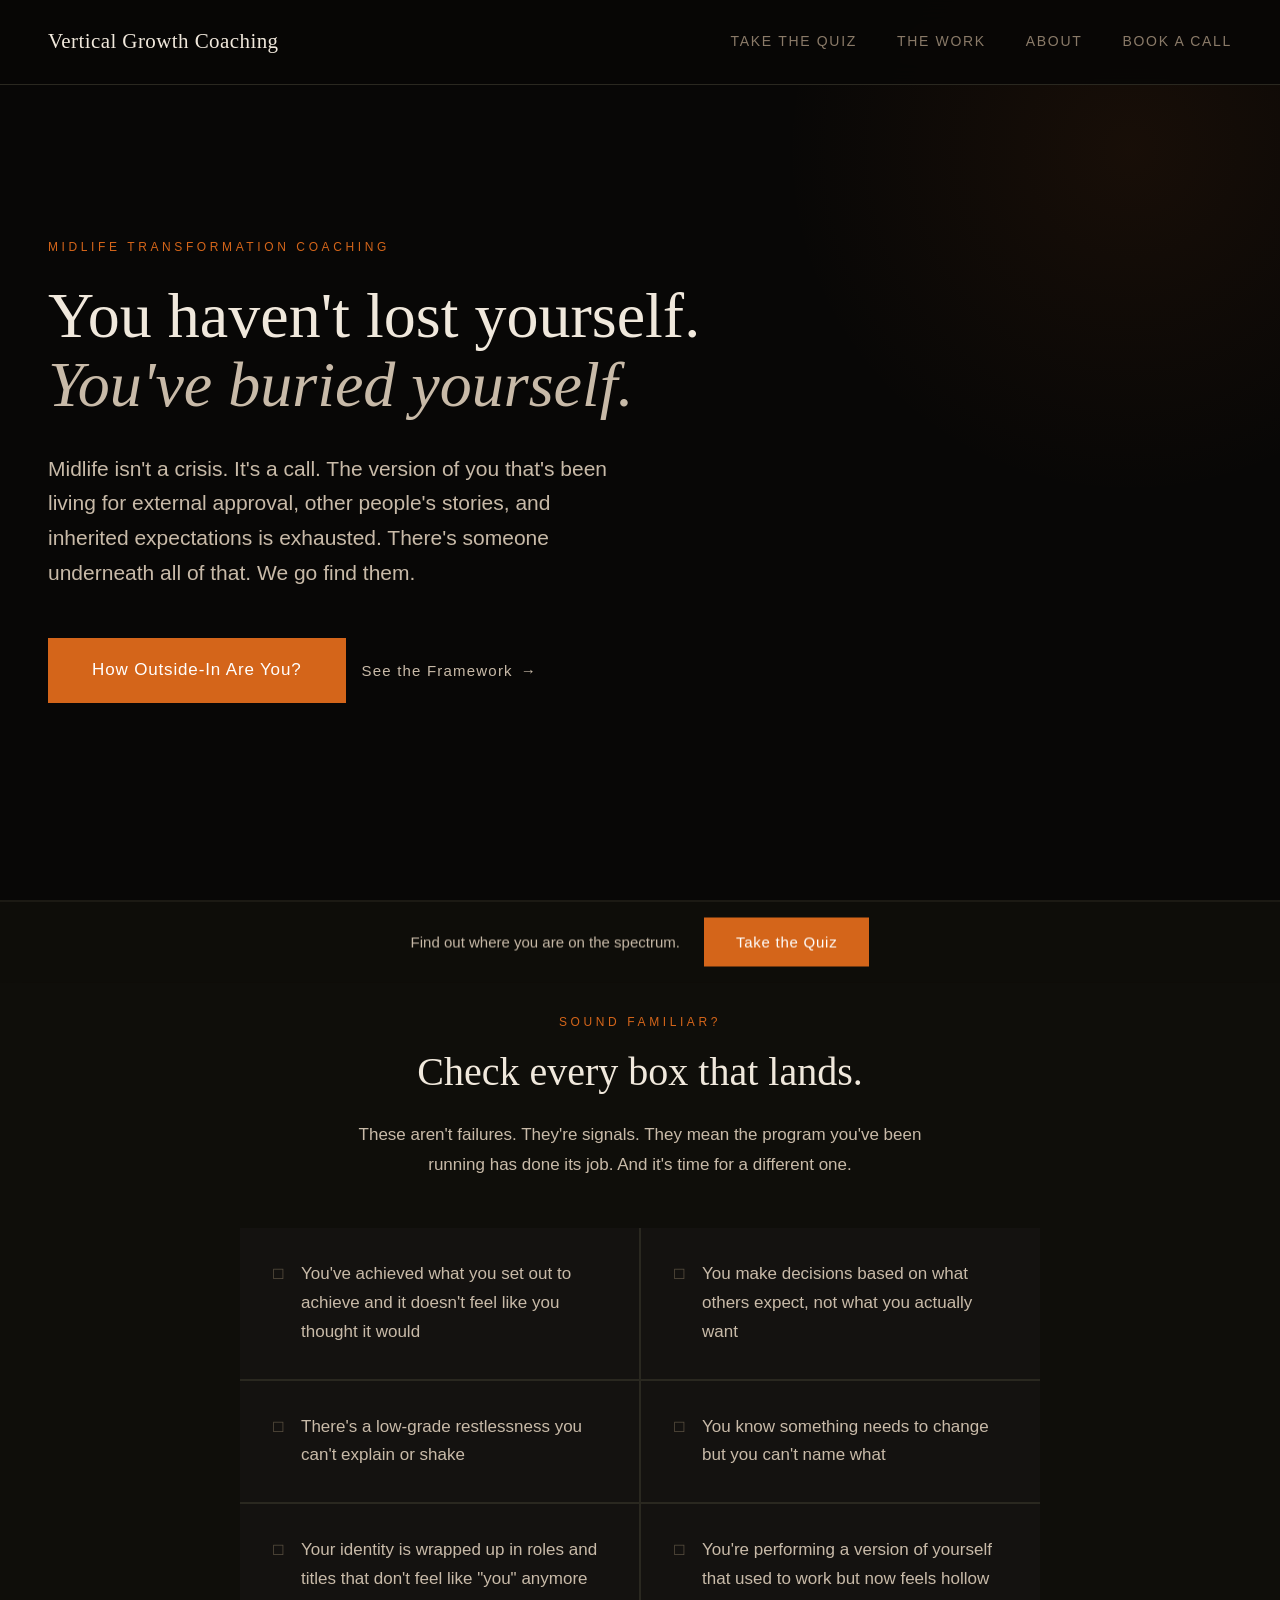
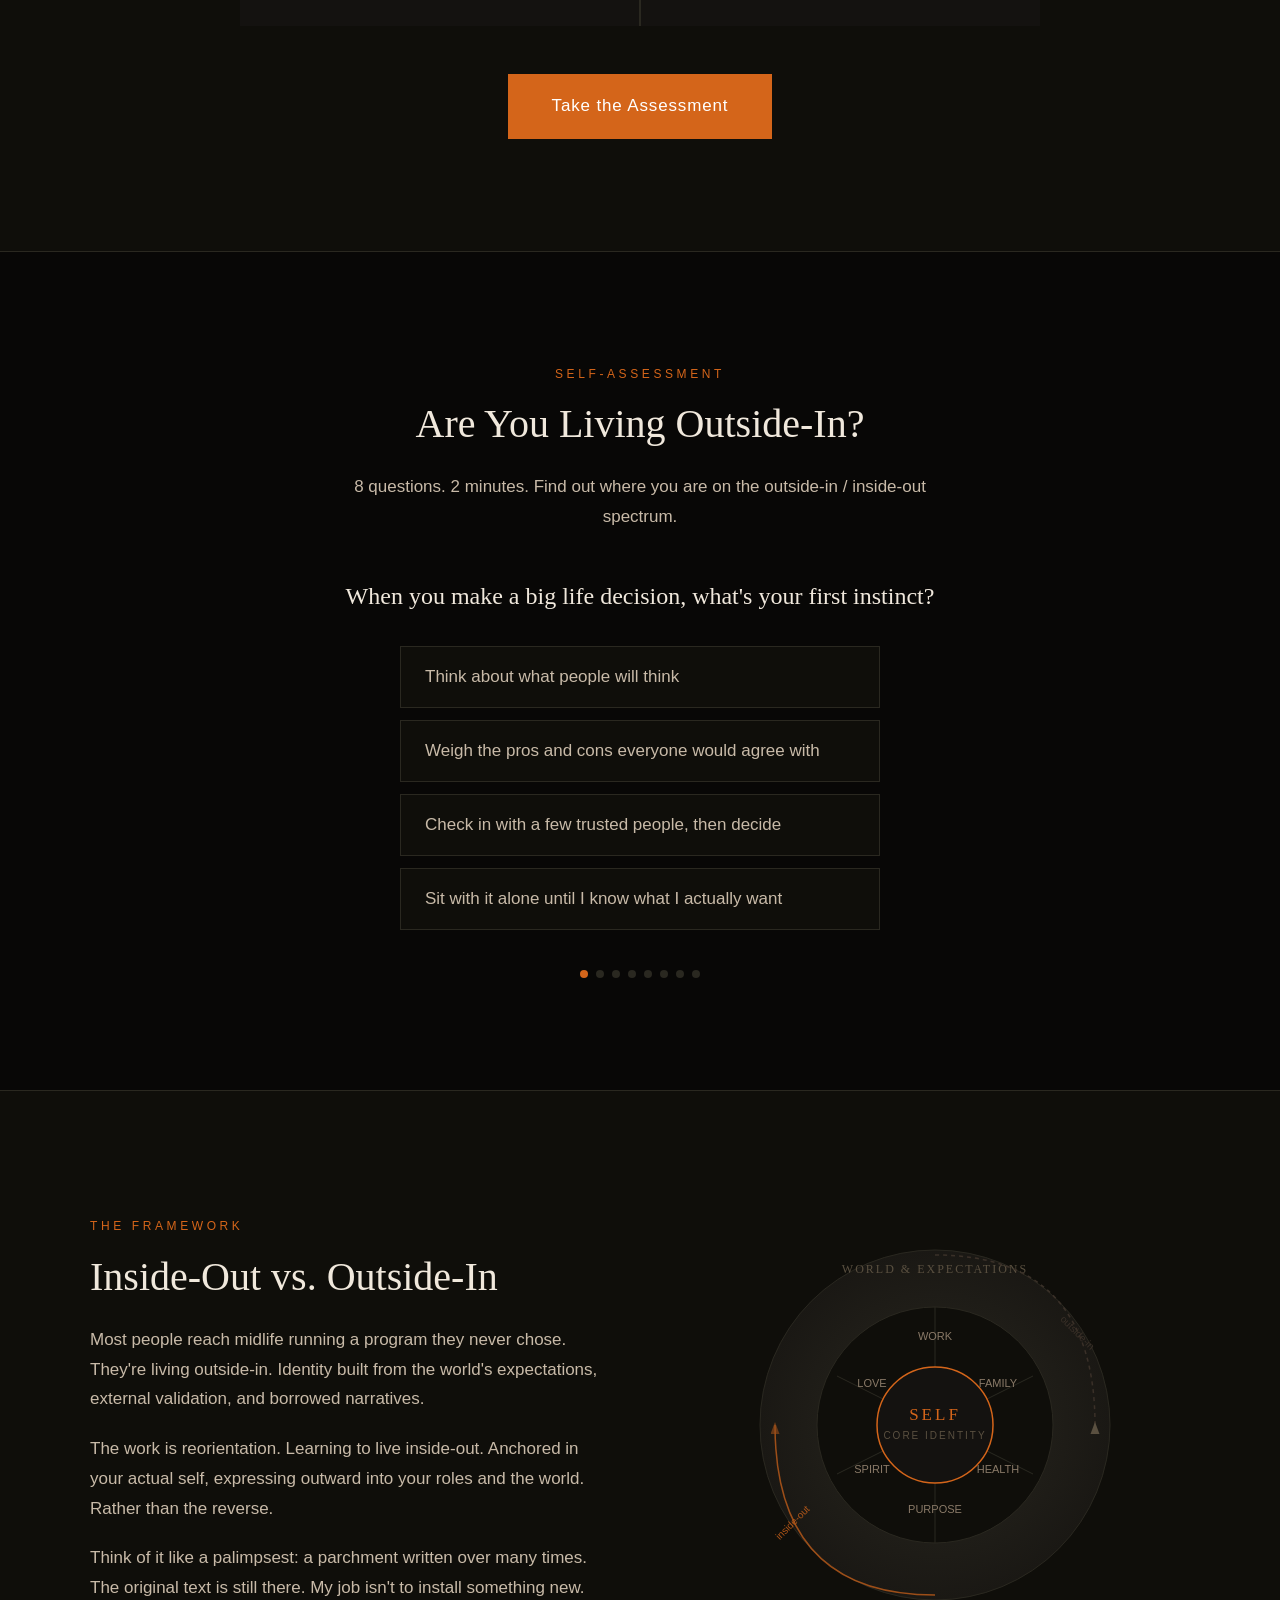
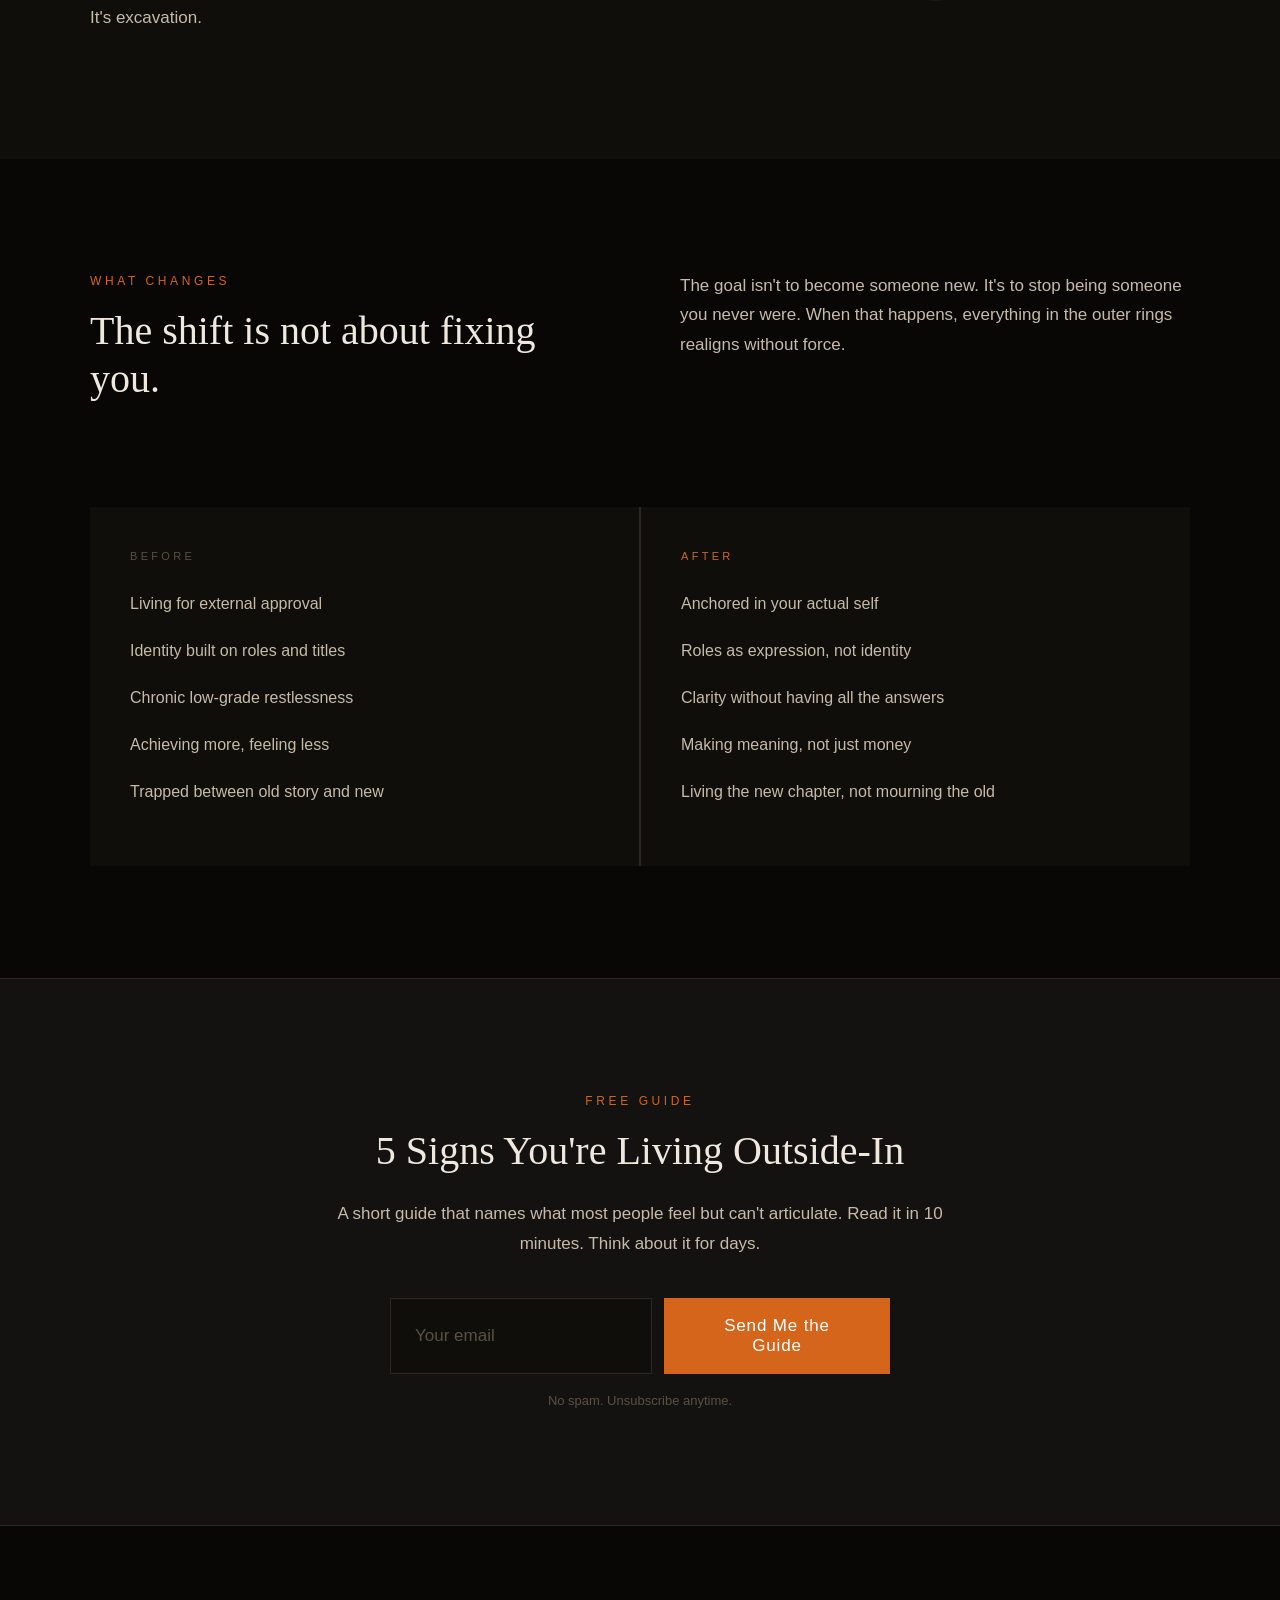
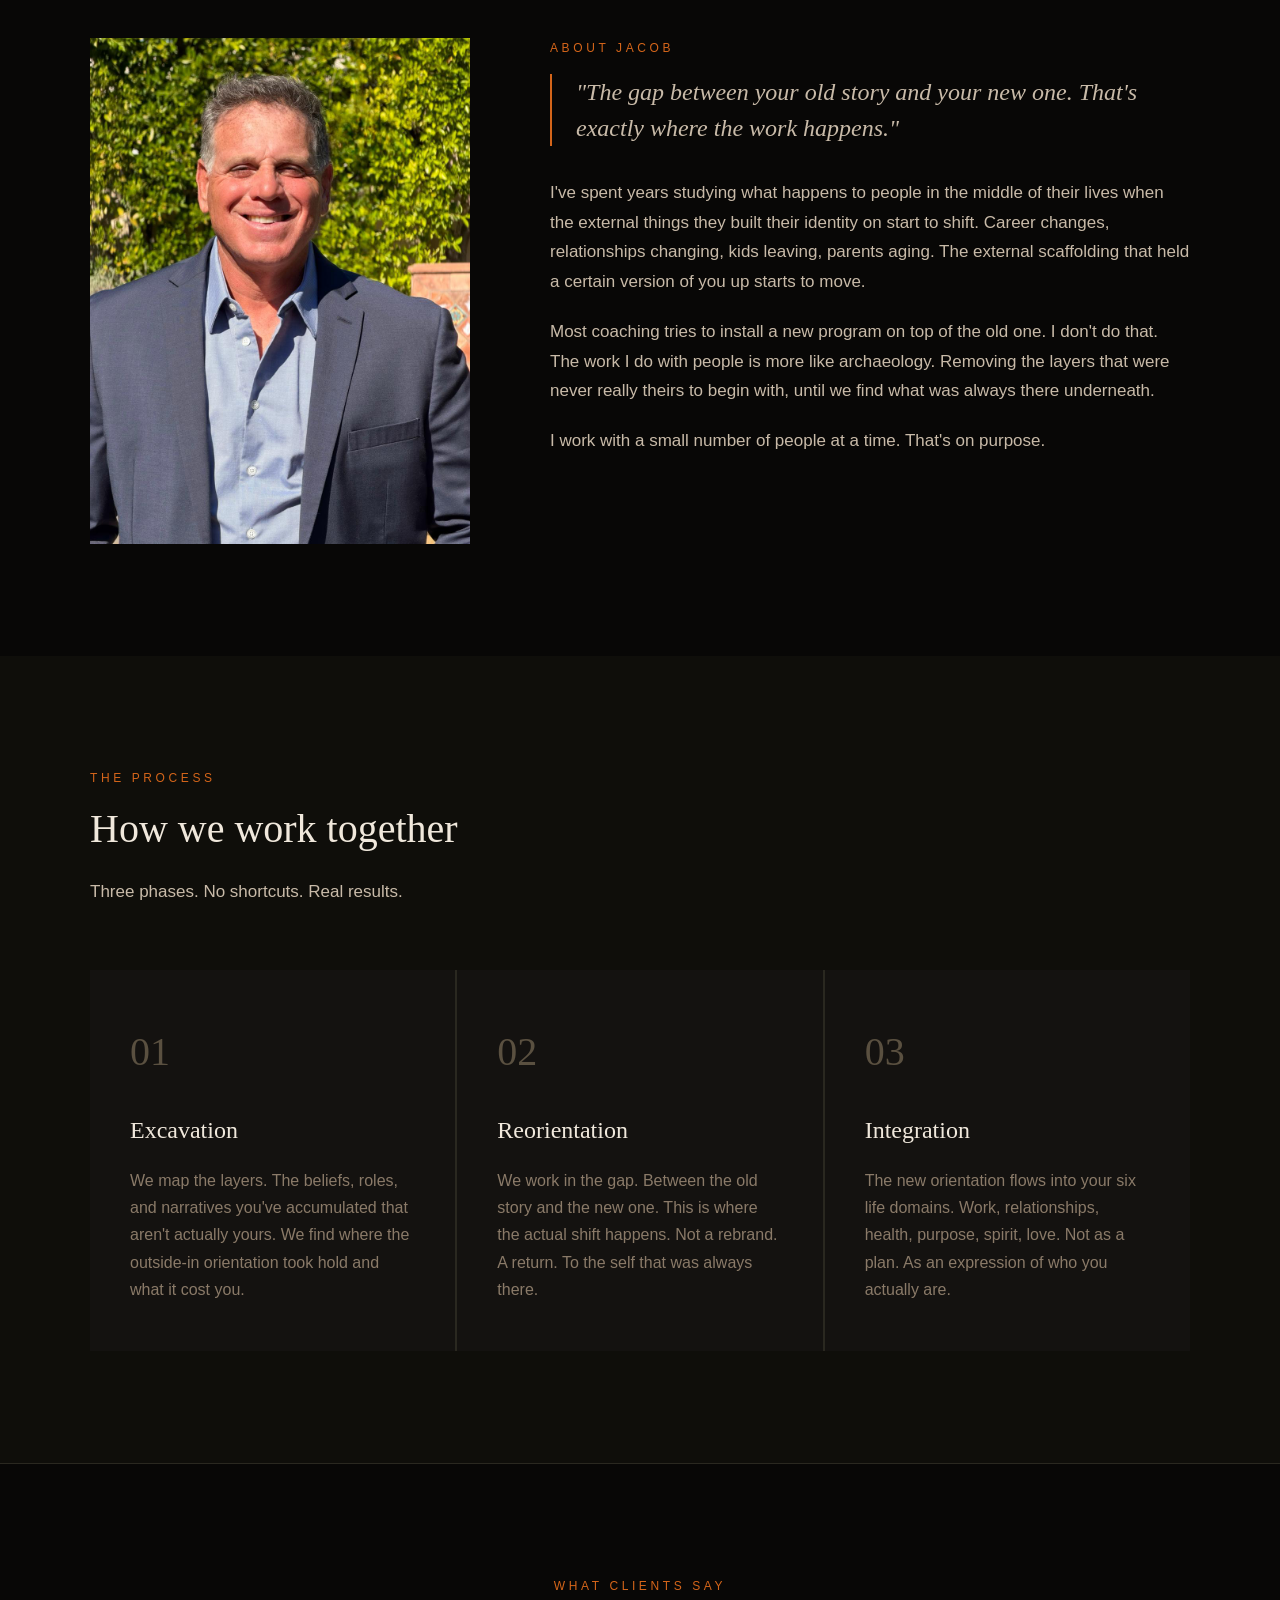
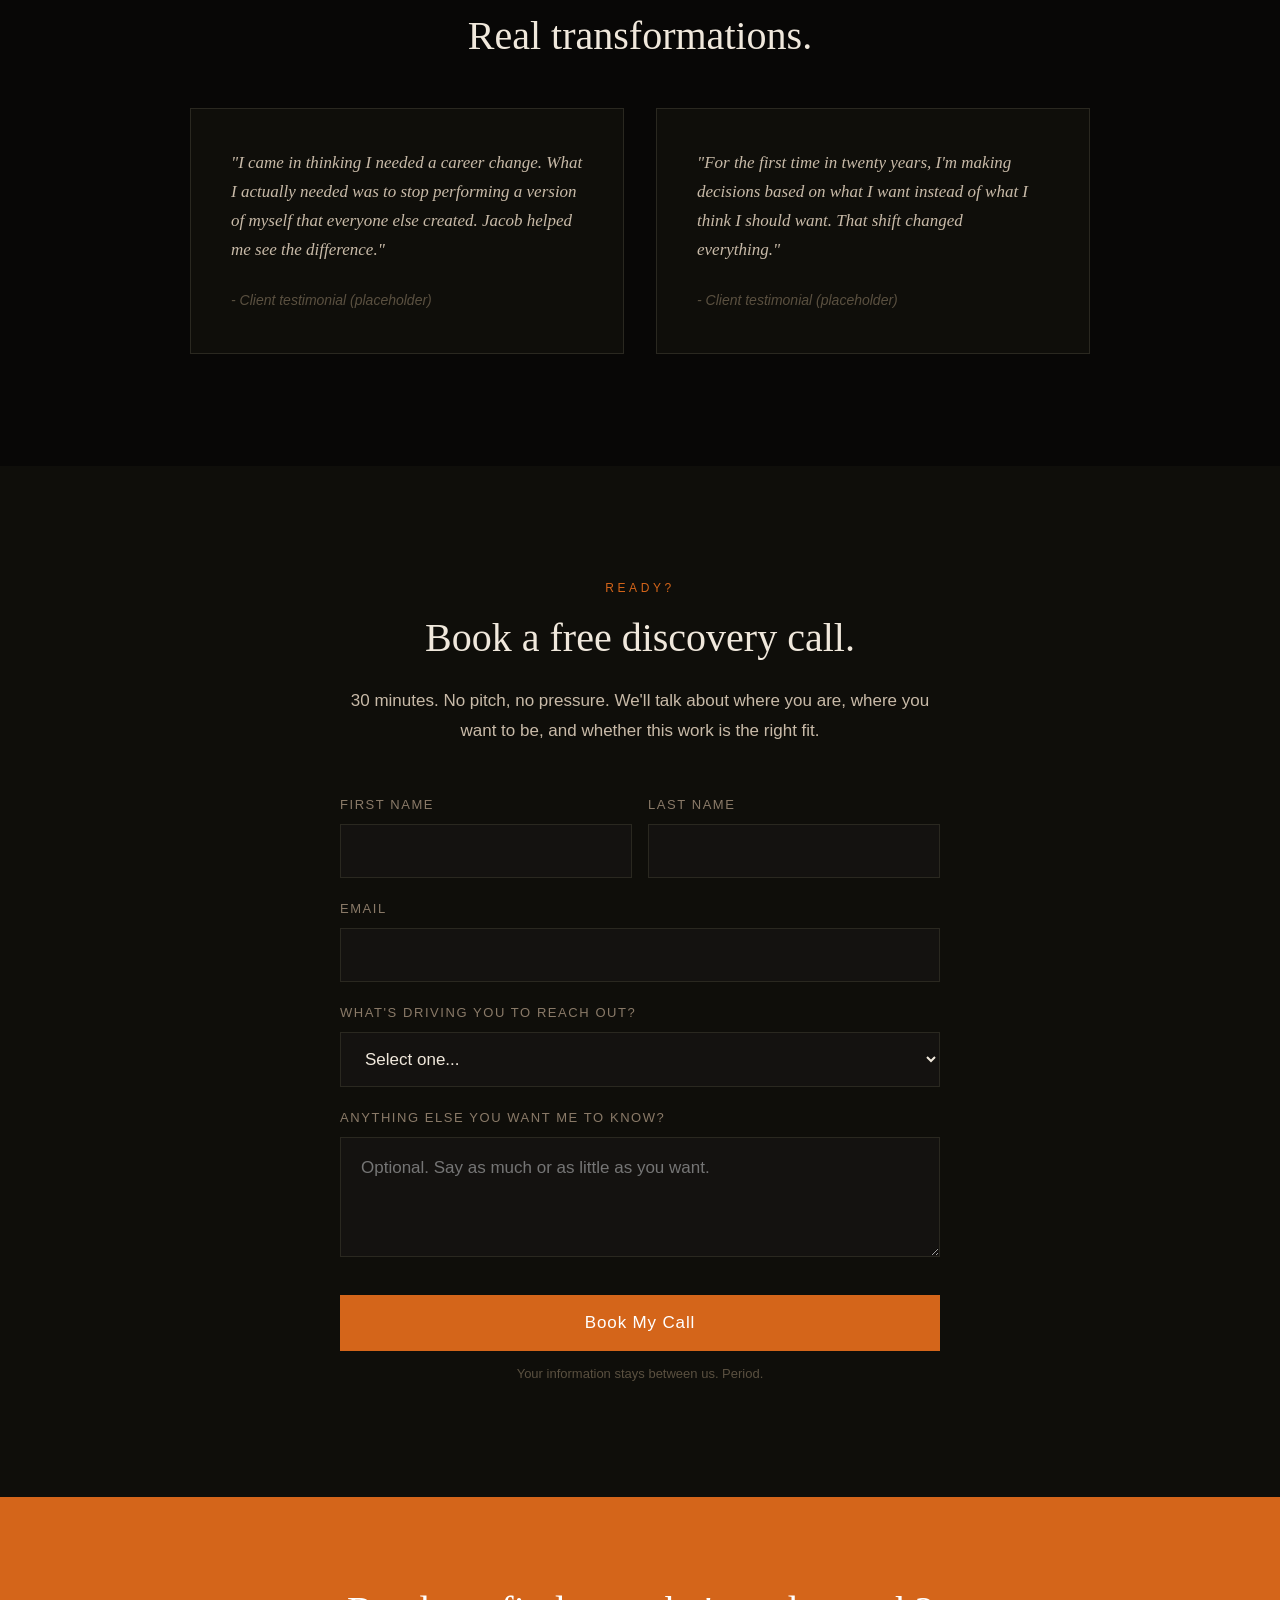
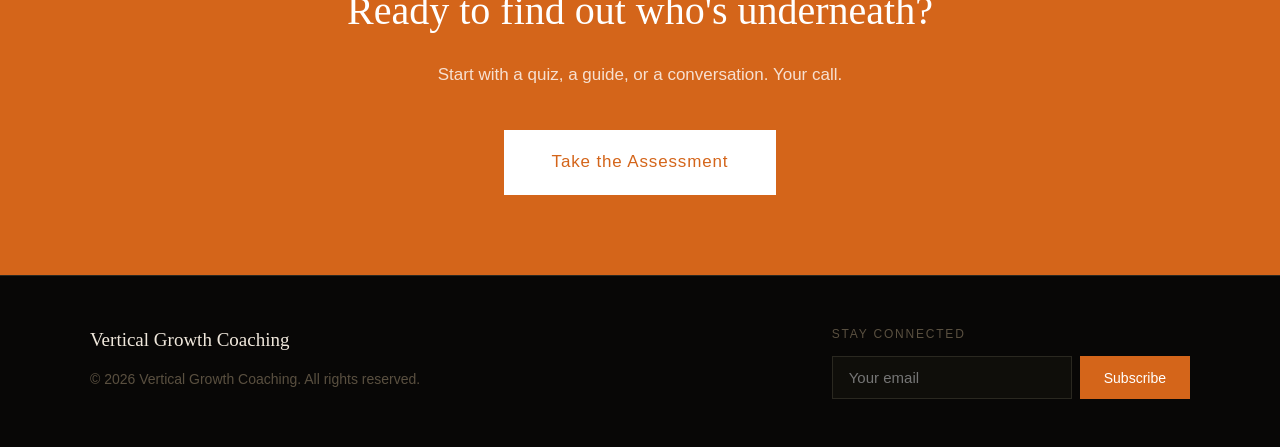
==== index.html @ a123ae8b "Initial commit: Vertical Growth Coaching site" ====
<!DOCTYPE html>
<html lang="en">
<head>
  <meta charset="UTF-8">
  <meta name="viewport" content="width=device-width, initial-scale=1.0">
  <title>Vertical Growth Coaching — Midlife Transformation</title>
  <meta name="description" content="You haven't lost yourself. You've buried yourself. Midlife transformation coaching that helps you excavate who you actually are underneath the roles, titles, and expectations.">
  <style>
    *, *::before, *::after { box-sizing: border-box; margin: 0; padding: 0; }

    :root {
      --dark:     #080706;
      --surface:  #0F0E0A;
      --elevated: #141210;
      --overlay:  #1E1C18;
      --border:   #2A2820;
      --text-1:   #F0E8DC;
      --text-2:   #C8BAA8;
      --text-3:   #8A7A68;
      --text-4:   #5A5040;
      --ember:    #D4651A;
      --gold:     #C9A84C;
      --green:    #3DA874;
      --font:     'Georgia', serif;
      --sans:     -apple-system, BlinkMacSystemFont, 'Segoe UI', sans-serif;
    }

    html { scroll-behavior: smooth; }

    body {
      background: var(--dark);
      color: var(--text-1);
      font-family: var(--sans);
      line-height: 1.7;
      font-size: 17px;
    }

    /* ── NAV ── */
    nav {
      position: fixed;
      top: 0; left: 0; right: 0;
      z-index: 100;
      display: flex;
      justify-content: space-between;
      align-items: center;
      padding: 24px 48px;
      background: rgba(8,7,6,0.92);
      backdrop-filter: blur(12px);
      border-bottom: 1px solid var(--border);
    }
    .nav-logo {
      font-family: var(--font);
      font-size: 21px;
      color: var(--text-1);
      letter-spacing: 0.02em;
    }
    .nav-links { display: flex; gap: 40px; }
    .nav-links a {
      color: var(--text-3);
      text-decoration: none;
      font-size: 14px;
      letter-spacing: 0.12em;
      text-transform: uppercase;
      transition: color 0.2s;
    }
    .nav-links a:hover { color: var(--text-1); }

    /* ── BUTTONS ── */
    .btn-primary {
      background: var(--ember);
      color: #fff;
      border: none;
      padding: 18px 44px;
      font-size: 17px;
      letter-spacing: 0.05em;
      cursor: pointer;
      text-decoration: none;
      display: inline-block;
      transition: all 0.2s;
      font-family: var(--sans);
    }
    .btn-primary:hover { opacity: 0.88; transform: translateY(-1px); }
    .btn-secondary {
      background: transparent;
      color: var(--text-2);
      border: 1px solid var(--border);
      padding: 18px 44px;
      font-size: 17px;
      letter-spacing: 0.05em;
      cursor: pointer;
      text-decoration: none;
      display: inline-block;
      transition: all 0.2s;
      font-family: var(--sans);
    }
    .btn-secondary:hover { border-color: var(--text-3); color: var(--text-1); }
    .btn-ghost {
      color: var(--text-2);
      text-decoration: none;
      font-size: 15px;
      letter-spacing: 0.08em;
      display: inline-flex;
      align-items: center;
      gap: 8px;
      transition: color 0.2s;
    }
    .btn-ghost:hover { color: var(--text-1); }
    .btn-ghost::after { content: '→'; }

    /* ── HERO ── */
    .hero {
      min-height: 100vh;
      display: flex;
      align-items: center;
      padding: 120px 48px 80px;
      position: relative;
      overflow: hidden;
    }
    .hero::before {
      content: '';
      position: absolute;
      top: -200px; right: -200px;
      width: 700px; height: 700px;
      background: radial-gradient(circle, rgba(212,101,26,0.08) 0%, transparent 70%);
      pointer-events: none;
    }
    .hero-inner { max-width: 760px; }
    .hero-label {
      font-size: 12px;
      letter-spacing: 0.3em;
      text-transform: uppercase;
      color: var(--ember);
      margin-bottom: 24px;
    }
    .hero h1 {
      font-family: var(--font);
      font-size: clamp(40px, 6vw, 64px);
      line-height: 1.08;
      color: var(--text-1);
      margin-bottom: 32px;
      font-weight: normal;
    }
    .hero h1 em { font-style: italic; color: var(--text-2); }
    .hero-body {
      font-size: 21px;
      color: var(--text-2);
      max-width: 580px;
      line-height: 1.65;
      margin-bottom: 48px;
    }
    .cta-group { display: flex; gap: 16px; flex-wrap: wrap; align-items: center; }

    /* ── SECTIONS ── */
    section { padding: 112px 48px; }
    .section-label {
      font-size: 12px;
      letter-spacing: 0.3em;
      text-transform: uppercase;
      color: var(--ember);
      margin-bottom: 16px;
    }
    .section-title {
      font-family: var(--font);
      font-size: clamp(28px, 4vw, 40px);
      font-weight: normal;
      color: var(--text-1);
      margin-bottom: 24px;
      line-height: 1.2;
    }
    .section-body {
      font-size: 17px;
      color: var(--text-2);
      line-height: 1.75;
      max-width: 640px;
    }

    /* ── PROBLEM SECTION ── */
    #problem { background: var(--surface); }
    .problem-inner {
      max-width: 800px;
      margin: 0 auto;
      text-align: center;
    }
    .problem-inner .section-body { margin: 0 auto 48px; max-width: 620px; }
    .pain-points {
      display: grid;
      grid-template-columns: 1fr 1fr;
      gap: 2px;
      background: var(--border);
      text-align: left;
      margin-bottom: 48px;
    }
    .pain-point {
      background: var(--elevated);
      padding: 32px;
      font-size: 17px;
      color: var(--text-2);
      display: flex;
      gap: 16px;
      align-items: flex-start;
    }
    .pain-check {
      color: var(--text-4);
      font-size: 14px;
      margin-top: 3px;
      flex-shrink: 0;
    }

    /* ── QUIZ SECTION ── */
    #quiz {
      background: var(--dark);
      border-top: 1px solid var(--border);
      border-bottom: 1px solid var(--border);
    }
    .quiz-container {
      max-width: 680px;
      margin: 0 auto;
      text-align: center;
    }
    .quiz-container .section-body { margin: 0 auto 48px; }

    /* Quiz Steps */
    .quiz-step { display: none; }
    .quiz-step.active { display: block; }
    .quiz-question {
      font-family: var(--font);
      font-size: 24px;
      color: var(--text-1);
      margin-bottom: 32px;
      line-height: 1.4;
    }
    .quiz-options { display: flex; flex-direction: column; gap: 12px; max-width: 480px; margin: 0 auto; }
    .quiz-option {
      background: var(--surface);
      border: 1px solid var(--border);
      padding: 20px 24px;
      color: var(--text-2);
      font-size: 17px;
      text-align: left;
      cursor: pointer;
      transition: all 0.2s;
      font-family: var(--sans);
    }
    .quiz-option:hover { border-color: var(--ember); color: var(--text-1); }
    .quiz-option.selected { border-color: var(--ember); background: rgba(212,101,26,0.08); color: var(--text-1); }
    .quiz-progress {
      margin-top: 40px;
      display: flex;
      justify-content: center;
      gap: 8px;
    }
    .quiz-dot {
      width: 8px; height: 8px;
      border-radius: 50%;
      background: var(--border);
      transition: background 0.3s;
    }
    .quiz-dot.filled { background: var(--ember); }

    /* Quiz Email Gate */
    .quiz-email-gate {
      max-width: 420px;
      margin: 0 auto;
    }
    .quiz-email-gate input {
      width: 100%;
      padding: 18px 24px;
      background: var(--surface);
      border: 1px solid var(--border);
      color: var(--text-1);
      font-size: 17px;
      font-family: var(--sans);
      margin-bottom: 12px;
      outline: none;
      transition: border-color 0.2s;
    }
    .quiz-email-gate input:focus { border-color: var(--ember); }
    .quiz-email-gate input::placeholder { color: var(--text-4); }
    .quiz-email-gate .btn-primary { width: 100%; text-align: center; }
    .quiz-email-gate .privacy-note {
      font-size: 13px;
      color: var(--text-4);
      margin-top: 12px;
    }

    /* Quiz Results */
    .quiz-results { text-align: left; max-width: 520px; margin: 0 auto; }
    .result-score {
      font-family: var(--font);
      font-size: 56px;
      color: var(--ember);
      margin-bottom: 8px;
      text-align: center;
    }
    .result-label {
      font-size: 21px;
      color: var(--text-1);
      text-align: center;
      margin-bottom: 32px;
    }
    .result-breakdown { margin-bottom: 40px; }
    .result-bar-group { margin-bottom: 20px; }
    .result-bar-label {
      display: flex;
      justify-content: space-between;
      font-size: 14px;
      color: var(--text-3);
      text-transform: uppercase;
      letter-spacing: 0.1em;
      margin-bottom: 8px;
    }
    .result-bar {
      height: 6px;
      background: var(--elevated);
      overflow: hidden;
    }
    .result-bar-fill {
      height: 100%;
      background: var(--ember);
      transition: width 1s ease;
    }

    /* ── FRAMEWORK ── */
    #framework { background: var(--surface); }
    .framework-inner {
      max-width: 1100px;
      margin: 0 auto;
      display: grid;
      grid-template-columns: 1fr 1fr;
      gap: 80px;
      align-items: center;
    }
    .framework-text p + p { margin-top: 20px; }
    .circles-diagram {
      display: flex;
      justify-content: center;
      align-items: center;
      padding: 32px 0;
    }
    .circles-svg { width: 100%; max-width: 380px; height: auto; }

    /* ── TRANSFORMATION ── */
    .transformation-inner { max-width: 1100px; margin: 0 auto; }
    .transformation-header {
      display: grid;
      grid-template-columns: 1fr 1fr;
      gap: 80px;
      margin-bottom: 80px;
    }
    .shift-grid {
      display: grid;
      grid-template-columns: 1fr 1fr;
      gap: 2px;
      background: var(--border);
    }
    .shift-card {
      background: var(--surface);
      padding: 40px;
    }
    .shift-card.before .shift-label { color: var(--text-4); }
    .shift-card.after .shift-label { color: var(--ember); }
    .shift-label {
      font-size: 11px;
      letter-spacing: 0.3em;
      text-transform: uppercase;
      margin-bottom: 24px;
    }
    .shift-item {
      display: flex;
      align-items: flex-start;
      gap: 16px;
      margin-bottom: 20px;
      color: var(--text-2);
      font-size: 16px;
    }

    /* ── LEAD MAGNET ── */
    #lead-magnet {
      background: var(--elevated);
      border-top: 1px solid var(--border);
      border-bottom: 1px solid var(--border);
    }
    .lead-magnet-inner {
      max-width: 700px;
      margin: 0 auto;
      text-align: center;
    }
    .lead-magnet-inner .section-body { margin: 0 auto 40px; }
    .lead-magnet-form {
      display: flex;
      gap: 12px;
      max-width: 500px;
      margin: 0 auto;
    }
    .lead-magnet-form input {
      flex: 1;
      padding: 18px 24px;
      background: var(--surface);
      border: 1px solid var(--border);
      color: var(--text-1);
      font-size: 17px;
      font-family: var(--sans);
      outline: none;
    }
    .lead-magnet-form input:focus { border-color: var(--ember); }
    .lead-magnet-form input::placeholder { color: var(--text-4); }
    .lead-magnet-privacy {
      font-size: 13px;
      color: var(--text-4);
      margin-top: 16px;
    }

    /* ── ABOUT ── */
    .about-inner {
      max-width: 1100px;
      margin: 0 auto;
      display: grid;
      grid-template-columns: 380px 1fr;
      gap: 80px;
      align-items: start;
    }
    .about-portrait {
      aspect-ratio: 3/4;
      overflow: hidden;
      background: var(--surface);
    }
    .about-text blockquote {
      font-family: var(--font);
      font-size: 24px;
      font-style: italic;
      color: var(--text-2);
      border-left: 2px solid var(--ember);
      padding-left: 24px;
      margin-bottom: 32px;
      line-height: 1.5;
    }
    .about-text p {
      font-size: 17px;
      color: var(--text-2);
      line-height: 1.75;
      margin-bottom: 20px;
    }

    /* ── PROCESS ── */
    #process { background: var(--surface); }
    .process-inner { max-width: 1100px; margin: 0 auto; }
    .process-header { margin-bottom: 64px; }
    .steps {
      display: grid;
      grid-template-columns: repeat(3, 1fr);
      gap: 2px;
      background: var(--border);
    }
    .step {
      background: var(--elevated);
      padding: 48px 40px;
    }
    .step-num {
      font-family: var(--font);
      font-size: 40px;
      color: var(--text-4);
      margin-bottom: 24px;
    }
    .step-title {
      font-family: var(--font);
      font-size: 24px;
      color: var(--text-1);
      margin-bottom: 16px;
    }
    .step-body {
      font-size: 16px;
      color: var(--text-3);
      line-height: 1.7;
    }

    /* ── TESTIMONIALS ── */
    #testimonials {
      border-top: 1px solid var(--border);
    }
    .testimonials-inner {
      max-width: 900px;
      margin: 0 auto;
      text-align: center;
    }
    .testimonial-grid {
      display: grid;
      grid-template-columns: 1fr 1fr;
      gap: 32px;
      text-align: left;
      margin-top: 48px;
    }
    .testimonial-card {
      background: var(--surface);
      border: 1px solid var(--border);
      padding: 40px;
    }
    .testimonial-quote {
      font-family: var(--font);
      font-size: 17px;
      font-style: italic;
      color: var(--text-2);
      line-height: 1.7;
      margin-bottom: 24px;
    }
    .testimonial-author {
      font-size: 14px;
      color: var(--text-4);
      letter-spacing: 0.1em;
      text-transform: uppercase;
    }
    .testimonial-placeholder {
      font-size: 14px;
      color: var(--text-4);
      font-style: italic;
    }

    /* ── BOOK A CALL (HIGH INTENT) ── */
    #book { background: var(--surface); }
    .book-inner {
      max-width: 600px;
      margin: 0 auto;
      text-align: center;
    }
    .book-inner .section-body { margin: 0 auto 48px; }
    .book-form { text-align: left; }
    .form-group { margin-bottom: 20px; }
    .form-group label {
      display: block;
      font-size: 13px;
      letter-spacing: 0.12em;
      text-transform: uppercase;
      color: var(--text-3);
      margin-bottom: 8px;
    }
    .form-group input,
    .form-group textarea,
    .form-group select {
      width: 100%;
      padding: 16px 20px;
      background: var(--elevated);
      border: 1px solid var(--border);
      color: var(--text-1);
      font-size: 17px;
      font-family: var(--sans);
      outline: none;
      transition: border-color 0.2s;
    }
    .form-group input:focus,
    .form-group textarea:focus,
    .form-group select:focus { border-color: var(--ember); }
    .form-group textarea { resize: vertical; min-height: 120px; line-height: 1.6; }
    .form-group select option { background: var(--elevated); }
    .book-form .btn-primary { width: 100%; text-align: center; margin-top: 8px; }
    .book-form .privacy-note { font-size: 13px; color: var(--text-4); margin-top: 12px; text-align: center; }

    /* ── STICKY BOTTOM BAR ── */
    .sticky-bar {
      position: fixed;
      bottom: 0; left: 0; right: 0;
      z-index: 99;
      background: rgba(15,14,10,0.95);
      backdrop-filter: blur(12px);
      border-top: 1px solid var(--border);
      padding: 16px 48px;
      display: flex;
      justify-content: center;
      align-items: center;
      gap: 24px;
      transform: translateY(100%);
      transition: transform 0.3s ease;
    }
    .sticky-bar.visible { transform: translateY(0); }
    .sticky-bar-text {
      font-size: 15px;
      color: var(--text-2);
    }
    .sticky-bar .btn-primary {
      padding: 12px 32px;
      font-size: 15px;
    }

    /* ── CTA BAND ── */
    .cta-band {
      background: var(--ember);
      padding: 80px 48px;
      text-align: center;
    }
    .cta-band h2 {
      font-family: var(--font);
      font-size: clamp(28px, 4vw, 40px);
      font-weight: normal;
      color: #fff;
      margin-bottom: 16px;
    }
    .cta-band p {
      font-size: 17px;
      color: rgba(255,255,255,0.8);
      margin-bottom: 40px;
    }
    .btn-white {
      background: #fff;
      color: var(--ember);
      padding: 18px 48px;
      font-size: 17px;
      letter-spacing: 0.05em;
      text-decoration: none;
      display: inline-block;
      transition: opacity 0.2s;
      font-family: var(--sans);
    }
    .btn-white:hover { opacity: 0.9; }

    /* ── FOOTER ── */
    footer {
      background: var(--dark);
      border-top: 1px solid var(--border);
      padding: 48px;
    }
    .footer-inner {
      max-width: 1100px;
      margin: 0 auto;
      display: flex;
      justify-content: space-between;
      align-items: flex-start;
    }
    .footer-left .logo {
      font-family: var(--font);
      font-size: 19px;
      color: var(--text-1);
      margin-bottom: 12px;
    }
    .footer-left .copy { font-size: 14px; color: var(--text-4); }
    .footer-email-form { display: flex; gap: 8px; }
    .footer-email-form input {
      padding: 12px 16px;
      background: var(--surface);
      border: 1px solid var(--border);
      color: var(--text-1);
      font-size: 15px;
      font-family: var(--sans);
      outline: none;
      width: 240px;
    }
    .footer-email-form button {
      padding: 12px 24px;
      background: var(--ember);
      color: #fff;
      border: none;
      font-size: 14px;
      cursor: pointer;
      font-family: var(--sans);
    }
    .footer-right-label {
      font-size: 12px;
      letter-spacing: 0.15em;
      text-transform: uppercase;
      color: var(--text-4);
      margin-bottom: 12px;
    }

    /* ── SUCCESS MESSAGES ── */
    .success-msg {
      display: none;
      padding: 20px;
      background: rgba(61,168,116,0.1);
      border: 1px solid rgba(61,168,116,0.3);
      color: var(--green);
      font-size: 17px;
      text-align: center;
      margin-top: 16px;
    }
    .success-msg.show { display: block; }

    /* ── RESPONSIVE ── */
    @media (max-width: 900px) {
      nav { padding: 20px 24px; }
      .nav-links { display: none; }
      .hero { padding: 100px 24px 60px; }
      section { padding: 80px 24px; }
      .framework-inner,
      .about-inner,
      .transformation-header { grid-template-columns: 1fr; gap: 48px; }
      .shift-grid { grid-template-columns: 1fr; }
      .steps { grid-template-columns: 1fr; }
      .pain-points { grid-template-columns: 1fr; }
      .testimonial-grid { grid-template-columns: 1fr; }
      .lead-magnet-form { flex-direction: column; }
      .sticky-bar { padding: 12px 24px; }
      .sticky-bar-text { display: none; }
      .footer-inner { flex-direction: column; gap: 32px; }
      .footer-email-form { flex-direction: column; }
      .footer-email-form input { width: 100%; }
    }
  </style>
</head>
<body>

<!-- NAV -->
<nav>
  <div class="nav-logo">Vertical Growth Coaching</div>
  <div class="nav-links">
    <a href="#quiz">Take the Quiz</a>
    <a href="#framework">The Work</a>
    <a href="#about">About</a>
    <a href="#book">Book a Call</a>
  </div>
</nav>

<!-- HERO -->
<section class="hero">
  <div class="hero-inner">
    <div class="hero-label">Midlife Transformation Coaching</div>
    <h1>You haven't lost yourself.<br><em>You've buried yourself.</em></h1>
    <p class="hero-body">
      Midlife isn't a crisis. It's a call. The version of you that's been living for external approval, other people's stories, and inherited expectations is exhausted. There's someone underneath all of that. We go find them.
    </p>
    <div class="cta-group">
      <a href="#quiz" class="btn-primary">How Outside-In Are You?</a>
      <a href="#framework" class="btn-ghost">See the Framework</a>
    </div>
  </div>
</section>

<!-- PROBLEM IDENTIFICATION -->
<section id="problem">
  <div class="problem-inner">
    <div class="section-label">Sound Familiar?</div>
    <h2 class="section-title">Check every box that lands.</h2>
    <p class="section-body">
      These aren't failures. They're signals. They mean the program you've been running has done its job. And it's time for a different one.
    </p>
    <div class="pain-points">
      <div class="pain-point">
        <span class="pain-check">☐</span>
        <span>You've achieved what you set out to achieve and it doesn't feel like you thought it would</span>
      </div>
      <div class="pain-point">
        <span class="pain-check">☐</span>
        <span>You make decisions based on what others expect, not what you actually want</span>
      </div>
      <div class="pain-point">
        <span class="pain-check">☐</span>
        <span>There's a low-grade restlessness you can't explain or shake</span>
      </div>
      <div class="pain-point">
        <span class="pain-check">☐</span>
        <span>You know something needs to change but you can't name what</span>
      </div>
      <div class="pain-point">
        <span class="pain-check">☐</span>
        <span>Your identity is wrapped up in roles and titles that don't feel like "you" anymore</span>
      </div>
      <div class="pain-point">
        <span class="pain-check">☐</span>
        <span>You're performing a version of yourself that used to work but now feels hollow</span>
      </div>
    </div>
    <a href="#quiz" class="btn-primary">Take the Assessment</a>
  </div>
</section>

<!-- QUIZ -->
<section id="quiz">
  <div class="quiz-container">
    <div class="section-label">Self-Assessment</div>
    <h2 class="section-title">Are You Living Outside-In?</h2>
    <p class="section-body">8 questions. 2 minutes. Find out where you are on the outside-in / inside-out spectrum.</p>

    <!-- Quiz Engine -->
    <div id="quizEngine">

      <!-- Q1 -->
      <div class="quiz-step active" data-step="1">
        <p class="quiz-question">When you make a big life decision, what's your first instinct?</p>
        <div class="quiz-options">
          <button class="quiz-option" data-value="4">Think about what people will think</button>
          <button class="quiz-option" data-value="3">Weigh the pros and cons everyone would agree with</button>
          <button class="quiz-option" data-value="2">Check in with a few trusted people, then decide</button>
          <button class="quiz-option" data-value="1">Sit with it alone until I know what I actually want</button>
        </div>
        <div class="quiz-progress"><div class="quiz-dot filled"></div><div class="quiz-dot"></div><div class="quiz-dot"></div><div class="quiz-dot"></div><div class="quiz-dot"></div><div class="quiz-dot"></div><div class="quiz-dot"></div><div class="quiz-dot"></div></div>
      </div>

      <!-- Q2 -->
      <div class="quiz-step" data-step="2">
        <p class="quiz-question">How often do you do things because you "should" rather than because you want to?</p>
        <div class="quiz-options">
          <button class="quiz-option" data-value="4">Most of the time. My life runs on should.</button>
          <button class="quiz-option" data-value="3">Often. It's hard to separate should from want.</button>
          <button class="quiz-option" data-value="2">Sometimes, but I'm getting better at noticing.</button>
          <button class="quiz-option" data-value="1">Rarely. I've learned to trust my own compass.</button>
        </div>
        <div class="quiz-progress"><div class="quiz-dot filled"></div><div class="quiz-dot filled"></div><div class="quiz-dot"></div><div class="quiz-dot"></div><div class="quiz-dot"></div><div class="quiz-dot"></div><div class="quiz-dot"></div><div class="quiz-dot"></div></div>
      </div>

      <!-- Q3 -->
      <div class="quiz-step" data-step="3">
        <p class="quiz-question">If someone asked you "who are you, without your job title or family role?" how would you feel?</p>
        <div class="quiz-options">
          <button class="quiz-option" data-value="4">Genuinely anxious. I don't know the answer.</button>
          <button class="quiz-option" data-value="3">Uncomfortable. I'd struggle to answer.</button>
          <button class="quiz-option" data-value="2">Curious. I'd have to think about it.</button>
          <button class="quiz-option" data-value="1">Clear. I know who I am beyond roles.</button>
        </div>
        <div class="quiz-progress"><div class="quiz-dot filled"></div><div class="quiz-dot filled"></div><div class="quiz-dot filled"></div><div class="quiz-dot"></div><div class="quiz-dot"></div><div class="quiz-dot"></div><div class="quiz-dot"></div><div class="quiz-dot"></div></div>
      </div>

      <!-- Q4 -->
      <div class="quiz-step" data-step="4">
        <p class="quiz-question">When you achieve something significant, what happens next?</p>
        <div class="quiz-options">
          <button class="quiz-option" data-value="4">Brief relief, then immediately onto the next thing</button>
          <button class="quiz-option" data-value="3">Satisfaction, but it fades fast</button>
          <button class="quiz-option" data-value="2">Genuine pride, though I wonder if it's "enough"</button>
          <button class="quiz-option" data-value="1">Deep fulfillment. I did it because it mattered to me.</button>
        </div>
        <div class="quiz-progress"><div class="quiz-dot filled"></div><div class="quiz-dot filled"></div><div class="quiz-dot filled"></div><div class="quiz-dot filled"></div><div class="quiz-dot"></div><div class="quiz-dot"></div><div class="quiz-dot"></div><div class="quiz-dot"></div></div>
      </div>

      <!-- Q5 -->
      <div class="quiz-step" data-step="5">
        <p class="quiz-question">How would you describe the gap between how you present yourself and how you actually feel?</p>
        <div class="quiz-options">
          <button class="quiz-option" data-value="4">Massive. People would be surprised by what's underneath.</button>
          <button class="quiz-option" data-value="3">Significant. I perform more than I let on.</button>
          <button class="quiz-option" data-value="2">Moderate. I show most of myself, but not all.</button>
          <button class="quiz-option" data-value="1">Small. What you see is close to what you get.</button>
        </div>
        <div class="quiz-progress"><div class="quiz-dot filled"></div><div class="quiz-dot filled"></div><div class="quiz-dot filled"></div><div class="quiz-dot filled"></div><div class="quiz-dot filled"></div><div class="quiz-dot"></div><div class="quiz-dot"></div><div class="quiz-dot"></div></div>
      </div>

      <!-- Q6 -->
      <div class="quiz-step" data-step="6">
        <p class="quiz-question">When you think about the next 10 years, what comes up?</p>
        <div class="quiz-options">
          <button class="quiz-option" data-value="4">Dread. More of the same, or worse.</button>
          <button class="quiz-option" data-value="3">Uncertainty. I can't picture it clearly.</button>
          <button class="quiz-option" data-value="2">Hope, mixed with doubt about whether I'll actually change.</button>
          <button class="quiz-option" data-value="1">Excitement. I'm building toward something real.</button>
        </div>
        <div class="quiz-progress"><div class="quiz-dot filled"></div><div class="quiz-dot filled"></div><div class="quiz-dot filled"></div><div class="quiz-dot filled"></div><div class="quiz-dot filled"></div><div class="quiz-dot filled"></div><div class="quiz-dot"></div><div class="quiz-dot"></div></div>
      </div>

      <!-- Q7 -->
      <div class="quiz-step" data-step="7">
        <p class="quiz-question">How connected do you feel to a sense of purpose right now?</p>
        <div class="quiz-options">
          <button class="quiz-option" data-value="4">I lost it. Or maybe I never really had one that was mine.</button>
          <button class="quiz-option" data-value="3">I sense something but can't articulate it.</button>
          <button class="quiz-option" data-value="2">I'm in the process of rediscovering it.</button>
          <button class="quiz-option" data-value="1">Deeply connected. It guides my daily choices.</button>
        </div>
        <div class="quiz-progress"><div class="quiz-dot filled"></div><div class="quiz-dot filled"></div><div class="quiz-dot filled"></div><div class="quiz-dot filled"></div><div class="quiz-dot filled"></div><div class="quiz-dot filled"></div><div class="quiz-dot filled"></div><div class="quiz-dot"></div></div>
      </div>

      <!-- Q8 -->
      <div class="quiz-step" data-step="8">
        <p class="quiz-question">If you could change one thing about your inner life right now, what would it be?</p>
        <div class="quiz-options">
          <button class="quiz-option" data-value="purpose">I want to feel like my life means something beyond achievement</button>
          <button class="quiz-option" data-value="identity">I want to know who I actually am, not who I've been performing</button>
          <button class="quiz-option" data-value="freedom">I want to stop caring so much about what everyone thinks</button>
          <button class="quiz-option" data-value="clarity">I want clarity. I'm stuck between the old me and something new.</button>
        </div>
        <div class="quiz-progress"><div class="quiz-dot filled"></div><div class="quiz-dot filled"></div><div class="quiz-dot filled"></div><div class="quiz-dot filled"></div><div class="quiz-dot filled"></div><div class="quiz-dot filled"></div><div class="quiz-dot filled"></div><div class="quiz-dot filled"></div></div>
      </div>

      <!-- EMAIL GATE -->
      <div class="quiz-step" data-step="email">
        <p class="quiz-question">Your results are ready.</p>
        <p style="color: var(--text-3); margin-bottom: 32px; font-size: 17px;">Enter your email to see your Outside-In Score and personalized breakdown.</p>
        <div class="quiz-email-gate">
          <input type="text" id="quizName" placeholder="First name">
          <input type="email" id="quizEmail" placeholder="Email address">
          <button class="btn-primary" onclick="showResults()">See My Results</button>
          <p class="privacy-note">No spam. Just your results and occasional insights.</p>
        </div>
      </div>

      <!-- RESULTS -->
      <div class="quiz-step" data-step="results">
        <div class="quiz-results">
          <div class="result-score" id="resultScore">--</div>
          <div class="result-label" id="resultLabel">Loading...</div>
          <div class="result-breakdown" id="resultBreakdown"></div>
          <div style="text-align:center; margin-top: 40px;">
            <p style="color: var(--text-2); margin-bottom: 24px; font-size: 17px;">This is a starting point, not a verdict. The real work starts with a conversation.</p>
            <a href="#book" class="btn-primary">Book a Free Call</a>
          </div>
        </div>
      </div>

    </div>
  </div>
</section>

<!-- FRAMEWORK -->
<section id="framework">
  <div class="framework-inner">
    <div class="framework-text">
      <div class="section-label">The Framework</div>
      <h2 class="section-title">Inside-Out vs. Outside-In</h2>
      <p class="section-body">
        Most people reach midlife running a program they never chose. They're living outside-in. Identity built from the world's expectations, external validation, and borrowed narratives.
      </p>
      <p class="section-body" style="margin-top:20px;">
        The work is reorientation. Learning to live inside-out. Anchored in your actual self, expressing outward into your roles and the world. Rather than the reverse.
      </p>
      <p class="section-body" style="margin-top:20px;">
        Think of it like a palimpsest: a parchment written over many times. The original text is still there. My job isn't to install something new. It's excavation.
      </p>
    </div>

    <div class="circles-diagram">
      <svg class="circles-svg" viewBox="0 0 380 380" fill="none" xmlns="http://www.w3.org/2000/svg">
        <defs>
          <radialGradient id="outerGrad" cx="50%" cy="50%" r="50%">
            <stop offset="0%" stop-color="#2A2820"/>
            <stop offset="100%" stop-color="#1A1814"/>
          </radialGradient>
        </defs>
        <circle cx="190" cy="190" r="175" fill="url(#outerGrad)" stroke="#2A2820" stroke-width="1"/>
        <text x="190" y="38" text-anchor="middle" font-family="Georgia, serif" font-size="12" fill="#5A5040" letter-spacing="2">WORLD &amp; EXPECTATIONS</text>
        <circle cx="190" cy="190" r="118" fill="#0F0E0A" stroke="#2A2820" stroke-width="1"/>
        <line x1="190" y1="72" x2="190" y2="190" stroke="#2A2820" stroke-width="1"/>
        <line x1="288" y1="141" x2="190" y2="190" stroke="#2A2820" stroke-width="1"/>
        <line x1="288" y1="239" x2="190" y2="190" stroke="#2A2820" stroke-width="1"/>
        <line x1="190" y1="308" x2="190" y2="190" stroke="#2A2820" stroke-width="1"/>
        <line x1="92" y1="239" x2="190" y2="190" stroke="#2A2820" stroke-width="1"/>
        <line x1="92" y1="141" x2="190" y2="190" stroke="#2A2820" stroke-width="1"/>
        <text x="190" y="105" text-anchor="middle" font-family="-apple-system, sans-serif" font-size="11" fill="#8A7A68">WORK</text>
        <text x="253" y="152" text-anchor="middle" font-family="-apple-system, sans-serif" font-size="11" fill="#8A7A68">FAMILY</text>
        <text x="253" y="238" text-anchor="middle" font-family="-apple-system, sans-serif" font-size="11" fill="#8A7A68">HEALTH</text>
        <text x="190" y="278" text-anchor="middle" font-family="-apple-system, sans-serif" font-size="11" fill="#8A7A68">PURPOSE</text>
        <text x="127" y="238" text-anchor="middle" font-family="-apple-system, sans-serif" font-size="11" fill="#8A7A68">SPIRIT</text>
        <text x="127" y="152" text-anchor="middle" font-family="-apple-system, sans-serif" font-size="11" fill="#8A7A68">LOVE</text>
        <circle cx="190" cy="190" r="58" fill="#141210" stroke="#D4651A" stroke-width="1.5"/>
        <text x="190" y="185" text-anchor="middle" font-family="Georgia, serif" font-size="17" fill="#D4651A" letter-spacing="3">SELF</text>
        <text x="190" y="204" text-anchor="middle" font-family="-apple-system, sans-serif" font-size="10" fill="#5A5040" letter-spacing="2">CORE IDENTITY</text>
        <defs>
          <marker id="arrowOut" markerWidth="8" markerHeight="8" refX="6" refY="3" orient="auto">
            <path d="M0,0 L0,6 L8,3 z" fill="#D4651A" opacity="0.6"/>
          </marker>
          <marker id="arrowIn" markerWidth="8" markerHeight="8" refX="2" refY="3" orient="auto">
            <path d="M8,0 L8,6 L0,3 z" fill="#5A5040"/>
          </marker>
        </defs>
        <path d="M 190 20 Q 350 20 350 190" stroke="#3A3028" stroke-width="1.5" stroke-dasharray="4 4" fill="none" marker-end="url(#arrowIn)"/>
        <text x="330" y="100" text-anchor="middle" font-family="-apple-system, sans-serif" font-size="10" fill="#3A3028" transform="rotate(45, 330, 100)">outside-in</text>
        <path d="M 190 360 Q 30 360 30 190" stroke="#D4651A" stroke-width="1.5" fill="none" marker-end="url(#arrowOut)" opacity="0.7"/>
        <text x="50" y="290" text-anchor="middle" font-family="-apple-system, sans-serif" font-size="10" fill="#D4651A" transform="rotate(-45, 50, 290)" opacity="0.8">inside-out</text>
      </svg>
    </div>
  </div>
</section>

<!-- TRANSFORMATION -->
<section id="transformation">
  <div class="transformation-inner">
    <div class="transformation-header">
      <div>
        <div class="section-label">What Changes</div>
        <h2 class="section-title">The shift is not about fixing you.</h2>
      </div>
      <div class="section-body">
        The goal isn't to become someone new. It's to stop being someone you never were. When that happens, everything in the outer rings realigns without force.
      </div>
    </div>
    <div class="shift-grid">
      <div class="shift-card before">
        <div class="shift-label">Before</div>
        <div class="shift-item"><span>Living for external approval</span></div>
        <div class="shift-item"><span>Identity built on roles and titles</span></div>
        <div class="shift-item"><span>Chronic low-grade restlessness</span></div>
        <div class="shift-item"><span>Achieving more, feeling less</span></div>
        <div class="shift-item"><span>Trapped between old story and new</span></div>
      </div>
      <div class="shift-card after">
        <div class="shift-label">After</div>
        <div class="shift-item"><span>Anchored in your actual self</span></div>
        <div class="shift-item"><span>Roles as expression, not identity</span></div>
        <div class="shift-item"><span>Clarity without having all the answers</span></div>
        <div class="shift-item"><span>Making meaning, not just money</span></div>
        <div class="shift-item"><span>Living the new chapter, not mourning the old</span></div>
      </div>
    </div>
  </div>
</section>

<!-- LEAD MAGNET -->
<section id="lead-magnet">
  <div class="lead-magnet-inner">
    <div class="section-label">Free Guide</div>
    <h2 class="section-title">5 Signs You're Living Outside-In</h2>
    <p class="section-body">
      A short guide that names what most people feel but can't articulate. Read it in 10 minutes. Think about it for days.
    </p>
    <form class="lead-magnet-form" name="lead-magnet" onsubmit="handleLeadMagnet(event)">
      <input type="email" name="email" placeholder="Your email" required>
      <button type="submit" class="btn-primary">Send Me the Guide</button>
    </form>
    <p class="lead-magnet-privacy">No spam. Unsubscribe anytime.</p>
    <div class="success-msg" id="leadMagnetSuccess">Check your inbox. The guide is on its way.</div>
  </div>
</section>

<!-- ABOUT -->
<section id="about">
  <div class="about-inner">
    <div class="about-portrait">
      <img src="jacob.jpg" alt="Jacob V" style="width:100%;height:100%;object-fit:cover;object-position:center top;display:block;">
    </div>
    <div class="about-text">
      <div class="section-label">About Jacob</div>
      <blockquote>"The gap between your old story and your new one. That's exactly where the work happens."</blockquote>
      <p>
        I've spent years studying what happens to people in the middle of their lives when the external things they built their identity on start to shift. Career changes, relationships changing, kids leaving, parents aging. The external scaffolding that held a certain version of you up starts to move.
      </p>
      <p>
        Most coaching tries to install a new program on top of the old one. I don't do that. The work I do with people is more like archaeology. Removing the layers that were never really theirs to begin with, until we find what was always there underneath.
      </p>
      <p>
        I work with a small number of people at a time. That's on purpose.
      </p>
    </div>
  </div>
</section>

<!-- PROCESS -->
<section id="process">
  <div class="process-inner">
    <div class="process-header">
      <div class="section-label">The Process</div>
      <h2 class="section-title">How we work together</h2>
      <p class="section-body">Three phases. No shortcuts. Real results.</p>
    </div>
    <div class="steps">
      <div class="step">
        <div class="step-num">01</div>
        <div class="step-title">Excavation</div>
        <p class="step-body">We map the layers. The beliefs, roles, and narratives you've accumulated that aren't actually yours. We find where the outside-in orientation took hold and what it cost you.</p>
      </div>
      <div class="step">
        <div class="step-num">02</div>
        <div class="step-title">Reorientation</div>
        <p class="step-body">We work in the gap. Between the old story and the new one. This is where the actual shift happens. Not a rebrand. A return. To the self that was always there.</p>
      </div>
      <div class="step">
        <div class="step-num">03</div>
        <div class="step-title">Integration</div>
        <p class="step-body">The new orientation flows into your six life domains. Work, relationships, health, purpose, spirit, love. Not as a plan. As an expression of who you actually are.</p>
      </div>
    </div>
  </div>
</section>

<!-- TESTIMONIALS -->
<section id="testimonials">
  <div class="testimonials-inner">
    <div class="section-label">What Clients Say</div>
    <h2 class="section-title">Real transformations.</h2>
    <div class="testimonial-grid">
      <div class="testimonial-card">
        <p class="testimonial-quote">"I came in thinking I needed a career change. What I actually needed was to stop performing a version of myself that everyone else created. Jacob helped me see the difference."</p>
        <p class="testimonial-placeholder">- Client testimonial (placeholder)</p>
      </div>
      <div class="testimonial-card">
        <p class="testimonial-quote">"For the first time in twenty years, I'm making decisions based on what I want instead of what I think I should want. That shift changed everything."</p>
        <p class="testimonial-placeholder">- Client testimonial (placeholder)</p>
      </div>
    </div>
  </div>
</section>

<!-- BOOK A CALL -->
<section id="book">
  <div class="book-inner">
    <div class="section-label">Ready?</div>
    <h2 class="section-title">Book a free discovery call.</h2>
    <p class="section-body">
      30 minutes. No pitch, no pressure. We'll talk about where you are, where you want to be, and whether this work is the right fit.
    </p>
    <form class="book-form" name="book-call" onsubmit="handleBooking(event)">
      <div style="display: grid; grid-template-columns: 1fr 1fr; gap: 16px;">
        <div class="form-group">
          <label>First Name</label>
          <input type="text" name="firstName" required>
        </div>
        <div class="form-group">
          <label>Last Name</label>
          <input type="text" name="lastName" required>
        </div>
      </div>
      <div class="form-group">
        <label>Email</label>
        <input type="email" name="email" required>
      </div>
      <div class="form-group">
        <label>What's driving you to reach out?</label>
        <select name="driver" required>
          <option value="">Select one...</option>
          <option value="career">Career feels hollow or stuck</option>
          <option value="identity">Don't know who I am anymore</option>
          <option value="relationships">Relationships are shifting</option>
          <option value="purpose">Lost sense of purpose</option>
          <option value="restless">Can't shake a feeling of restlessness</option>
          <option value="other">Something else</option>
        </select>
      </div>
      <div class="form-group">
        <label>Anything else you want me to know?</label>
        <textarea name="context" placeholder="Optional. Say as much or as little as you want."></textarea>
      </div>
      <button type="submit" class="btn-primary">Book My Call</button>
      <p class="privacy-note">Your information stays between us. Period.</p>
    </form>
    <div class="success-msg" id="bookingSuccess">Got it. I'll be in touch within 24 hours to find a time that works.</div>
  </div>
</section>

<!-- CTA BAND -->
<div class="cta-band">
  <h2>Ready to find out who's underneath?</h2>
  <p>Start with a quiz, a guide, or a conversation. Your call.</p>
  <a href="#quiz" class="btn-white">Take the Assessment</a>
</div>

<!-- FOOTER -->
<footer>
  <div class="footer-inner">
    <div class="footer-left">
      <div class="logo">Vertical Growth Coaching</div>
      <p class="copy">&copy; 2026 Vertical Growth Coaching. All rights reserved.</p>
    </div>
    <div class="footer-right">
      <p class="footer-right-label">Stay Connected</p>
      <form class="footer-email-form" onsubmit="handleFooterEmail(event)">
        <input type="email" placeholder="Your email" required>
        <button type="submit">Subscribe</button>
      </form>
    </div>
  </div>
</footer>

<!-- STICKY BOTTOM BAR (appears after scroll) -->
<div class="sticky-bar" id="stickyBar">
  <span class="sticky-bar-text">Find out where you are on the spectrum.</span>
  <a href="#quiz" class="btn-primary">Take the Quiz</a>
</div>

<!-- ═══════════════════════════════════════ -->
<!-- JAVASCRIPT: Quiz Engine + Data Capture -->
<!-- ═══════════════════════════════════════ -->
<script>
  // ── DATA STORE ──
  const quizData = { answers: [], scores: {}, primaryPain: '', name: '', email: '' };
  const leads = []; // In production, this sends to your backend/CRM

  // ── QUIZ NAVIGATION ──
  document.querySelectorAll('.quiz-option').forEach(btn => {
    btn.addEventListener('click', function() {
      const step = this.closest('.quiz-step');
      const stepNum = parseInt(step.dataset.step);

      // Visual feedback
      step.querySelectorAll('.quiz-option').forEach(o => o.classList.remove('selected'));
      this.classList.add('selected');

      // Store answer
      const value = this.dataset.value;
      if (stepNum === 8) {
        quizData.primaryPain = value;
      } else {
        quizData.answers[stepNum - 1] = parseInt(value);
      }

      // Advance after brief delay
      setTimeout(() => {
        step.classList.remove('active');
        if (stepNum < 8) {
          document.querySelector(`[data-step="${stepNum + 1}"]`).classList.add('active');
        } else {
          document.querySelector('[data-step="email"]').classList.add('active');
        }
      }, 300);
    });
  });

  // ── SHOW RESULTS (after email) ──
  function showResults() {
    const name = document.getElementById('quizName').value.trim();
    const email = document.getElementById('quizEmail').value.trim();

    if (!email || !email.includes('@')) {
      document.getElementById('quizEmail').style.borderColor = '#D44040';
      return;
    }

    quizData.name = name;
    quizData.email = email;

    // Calculate score
    const totalScore = quizData.answers.reduce((a, b) => a + (b || 0), 0);
    const maxScore = 28; // 7 questions x 4 max
    const percentage = Math.round((totalScore / maxScore) * 100);

    // Categories
    const categories = {
      'Decision Autonomy': quizData.answers[0] || 0,
      'Should vs Want': quizData.answers[1] || 0,
      'Identity Clarity': quizData.answers[2] || 0,
      'Achievement Fulfillment': quizData.answers[3] || 0,
      'Authenticity Gap': quizData.answers[4] || 0,
      'Future Orientation': quizData.answers[5] || 0,
      'Purpose Connection': quizData.answers[6] || 0
    };

    // Label
    let label = '';
    if (percentage >= 75) label = 'Deeply Outside-In';
    else if (percentage >= 55) label = 'Mostly Outside-In';
    else if (percentage >= 35) label = 'In Transition';
    else label = 'Moving Inside-Out';

    // Show results
    document.querySelector('[data-step="email"]').classList.remove('active');
    document.querySelector('[data-step="results"]').classList.add('active');

    document.getElementById('resultScore').textContent = percentage + '%';
    document.getElementById('resultLabel').textContent = label + ' — Outside-In';

    // Build breakdown bars
    const breakdown = document.getElementById('resultBreakdown');
    breakdown.innerHTML = '';
    Object.entries(categories).forEach(([cat, score]) => {
      const pct = Math.round((score / 4) * 100);
      breakdown.innerHTML += `
        <div class="result-bar-group">
          <div class="result-bar-label">
            <span>${cat}</span>
            <span>${pct}%</span>
          </div>
          <div class="result-bar">
            <div class="result-bar-fill" style="width: 0%;" data-width="${pct}%"></div>
          </div>
        </div>
      `;
    });

    // Animate bars
    setTimeout(() => {
      document.querySelectorAll('.result-bar-fill').forEach(bar => {
        bar.style.width = bar.dataset.width;
      });
    }, 100);

    // ── CAPTURE LEAD DATA ──
    const leadData = {
      type: 'quiz_completion',
      timestamp: new Date().toISOString(),
      name: quizData.name,
      email: quizData.email,
      score: percentage,
      label: label,
      primaryPain: quizData.primaryPain,
      categories: categories,
      answers: quizData.answers
    };

    leads.push(leadData);
    console.log('📊 LEAD CAPTURED:', JSON.stringify(leadData, null, 2));

    // In production: send to backend
    // fetch('/api/leads', { method: 'POST', body: JSON.stringify(leadData) });
  }

  // ── LEAD MAGNET FORM ──
  function handleLeadMagnet(e) {
    e.preventDefault();
    const email = e.target.querySelector('input').value;
    const leadData = {
      type: 'lead_magnet',
      timestamp: new Date().toISOString(),
      email: email,
      asset: '5-signs-outside-in-guide'
    };
    leads.push(leadData);
    console.log('📊 LEAD CAPTURED:', JSON.stringify(leadData, null, 2));
    e.target.style.display = 'none';
    document.getElementById('leadMagnetSuccess').classList.add('show');
  }

  // ── BOOKING FORM ──
  function handleBooking(e) {
    e.preventDefault();
    const formData = new FormData(e.target);
    const leadData = {
      type: 'book_call',
      timestamp: new Date().toISOString(),
      firstName: formData.get('firstName'),
      lastName: formData.get('lastName'),
      email: formData.get('email'),
      driver: formData.get('driver'),
      context: formData.get('context')
    };
    leads.push(leadData);
    console.log('📊 LEAD CAPTURED:', JSON.stringify(leadData, null, 2));
    e.target.style.display = 'none';
    document.getElementById('bookingSuccess').classList.add('show');
  }

  // ── FOOTER EMAIL ──
  function handleFooterEmail(e) {
    e.preventDefault();
    const email = e.target.querySelector('input').value;
    leads.push({ type: 'newsletter', timestamp: new Date().toISOString(), email: email });
    console.log('📊 LEAD CAPTURED: newsletter signup -', email);
    e.target.innerHTML = '<p style="color: var(--green); font-size: 15px;">You\'re in. Welcome.</p>';
  }

  // ── STICKY BAR (show after scrolling past hero) ──
  const stickyBar = document.getElementById('stickyBar');
  const hero = document.querySelector('.hero');
  const observer = new IntersectionObserver(entries => {
    entries.forEach(entry => {
      stickyBar.classList.toggle('visible', !entry.isIntersecting);
    });
  }, { threshold: 0 });
  observer.observe(hero);

  // Hide sticky bar when quiz is in view
  const quizSection = document.getElementById('quiz');
  const quizObserver = new IntersectionObserver(entries => {
    entries.forEach(entry => {
      if (entry.isIntersecting) stickyBar.classList.remove('visible');
    });
  }, { threshold: 0.3 });
  quizObserver.observe(quizSection);

  // ── INTERACTIVE CHECKBOXES (Problem Section) ──
  document.querySelectorAll('.pain-point').forEach(point => {
    point.style.cursor = 'pointer';
    point.addEventListener('click', function() {
      const check = this.querySelector('.pain-check');
      if (check.textContent === '☐') {
        check.textContent = '☑';
        check.style.color = 'var(--ember)';
        this.style.borderLeft = '3px solid var(--ember)';
      } else {
        check.textContent = '☐';
        check.style.color = 'var(--text-4)';
        this.style.borderLeft = 'none';
      }
    });
  });
</script>

</body>
</html>
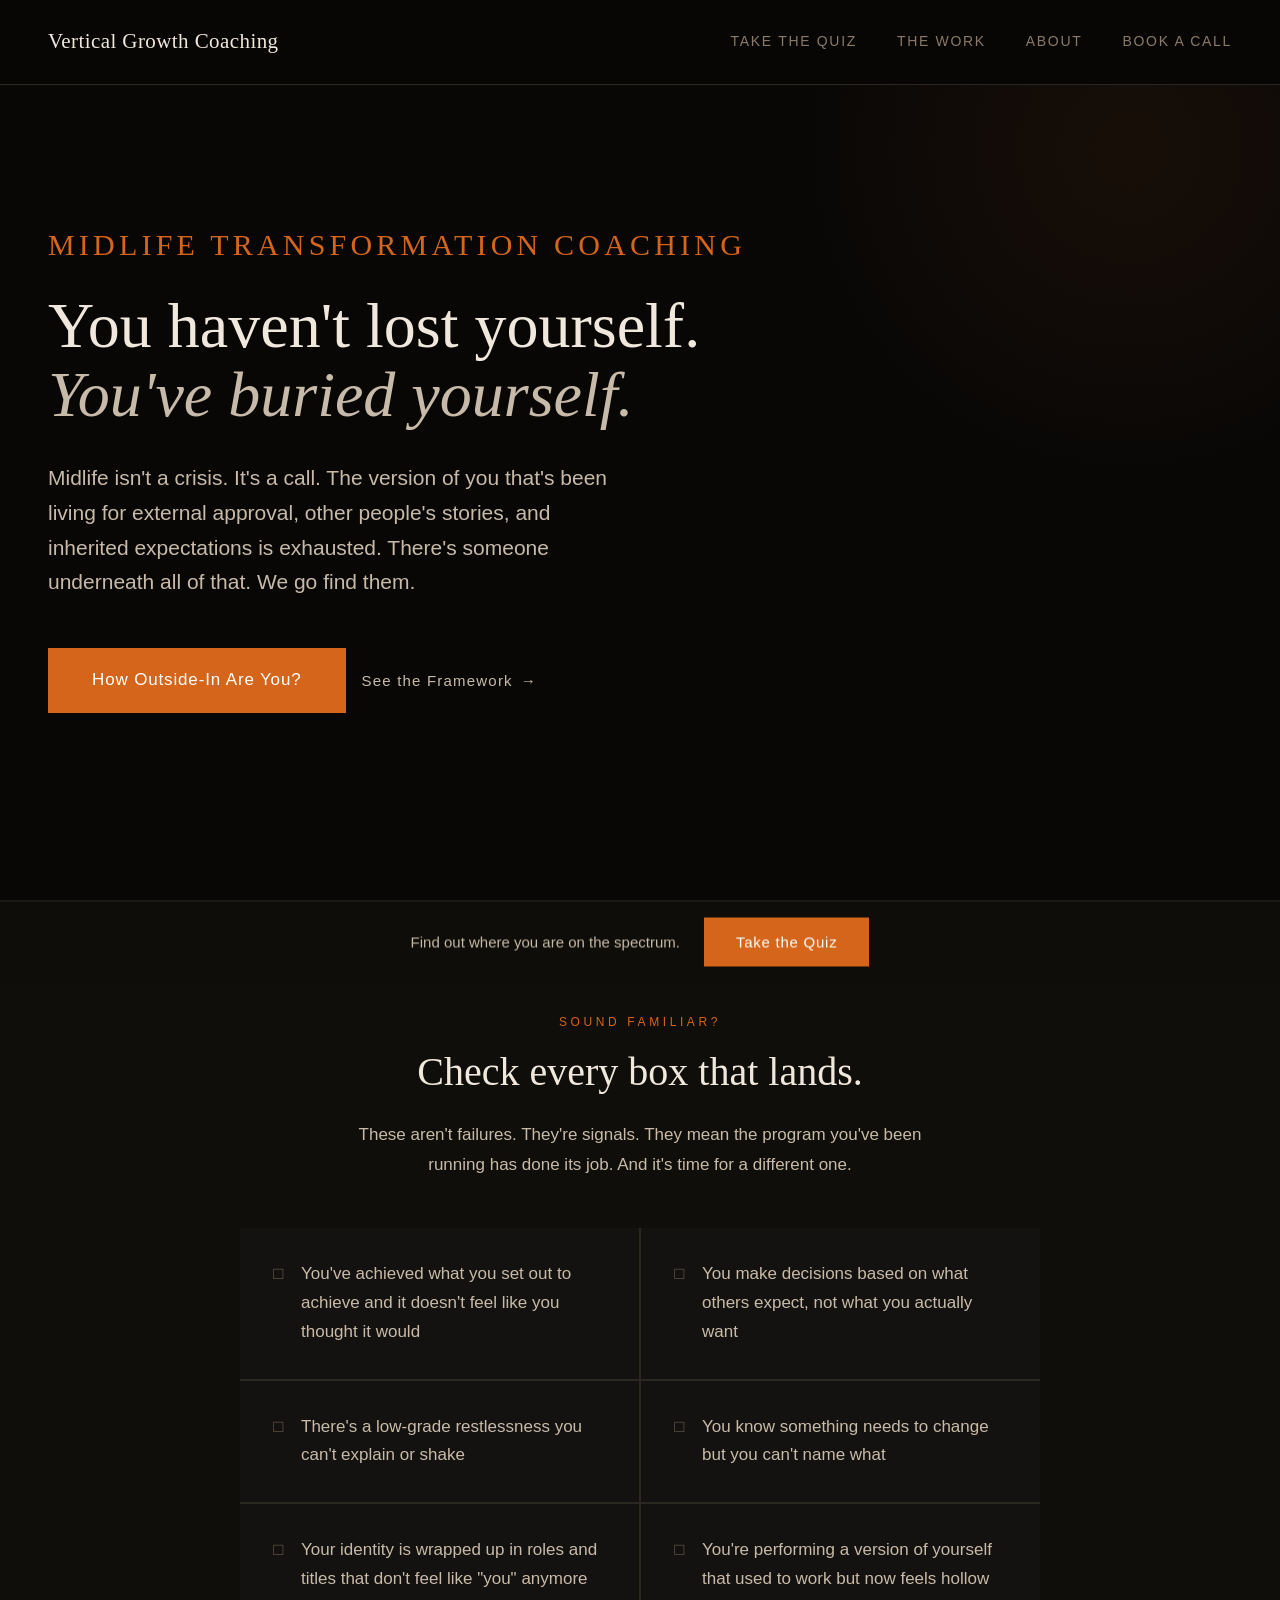
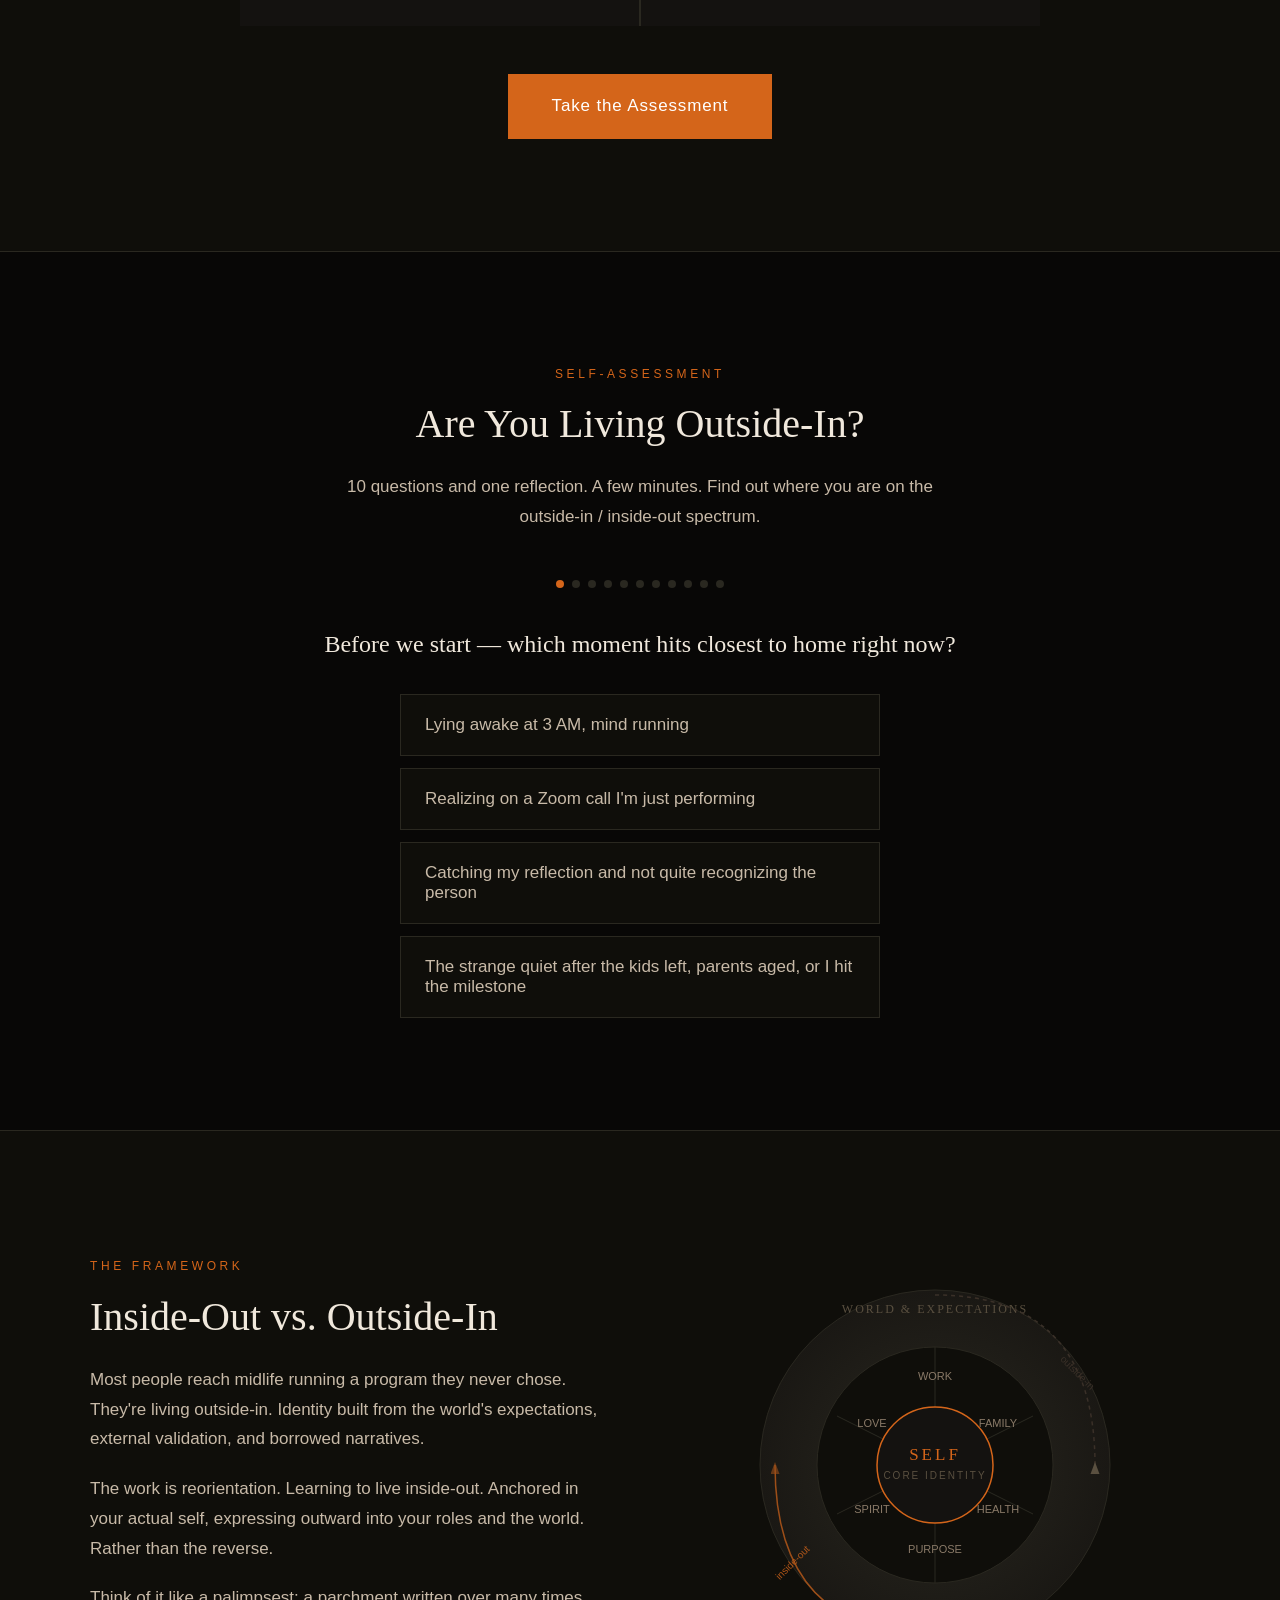
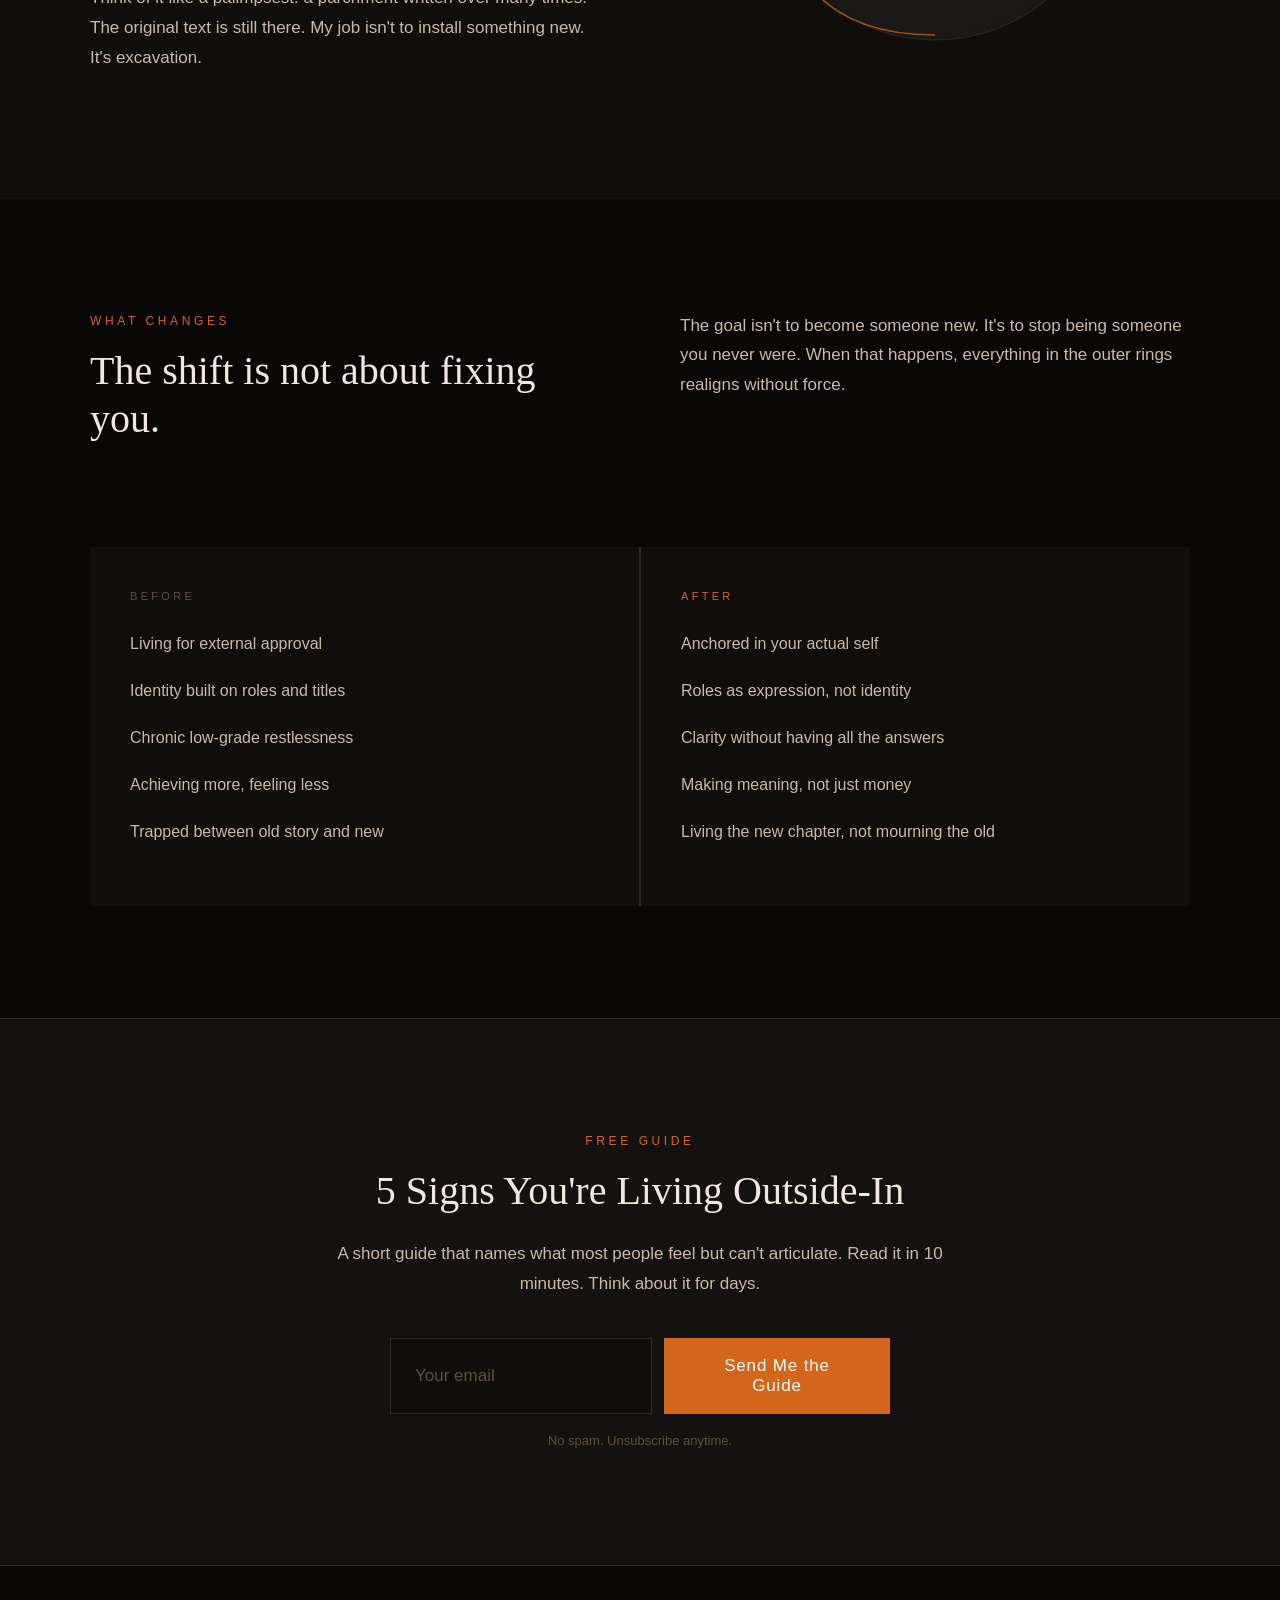
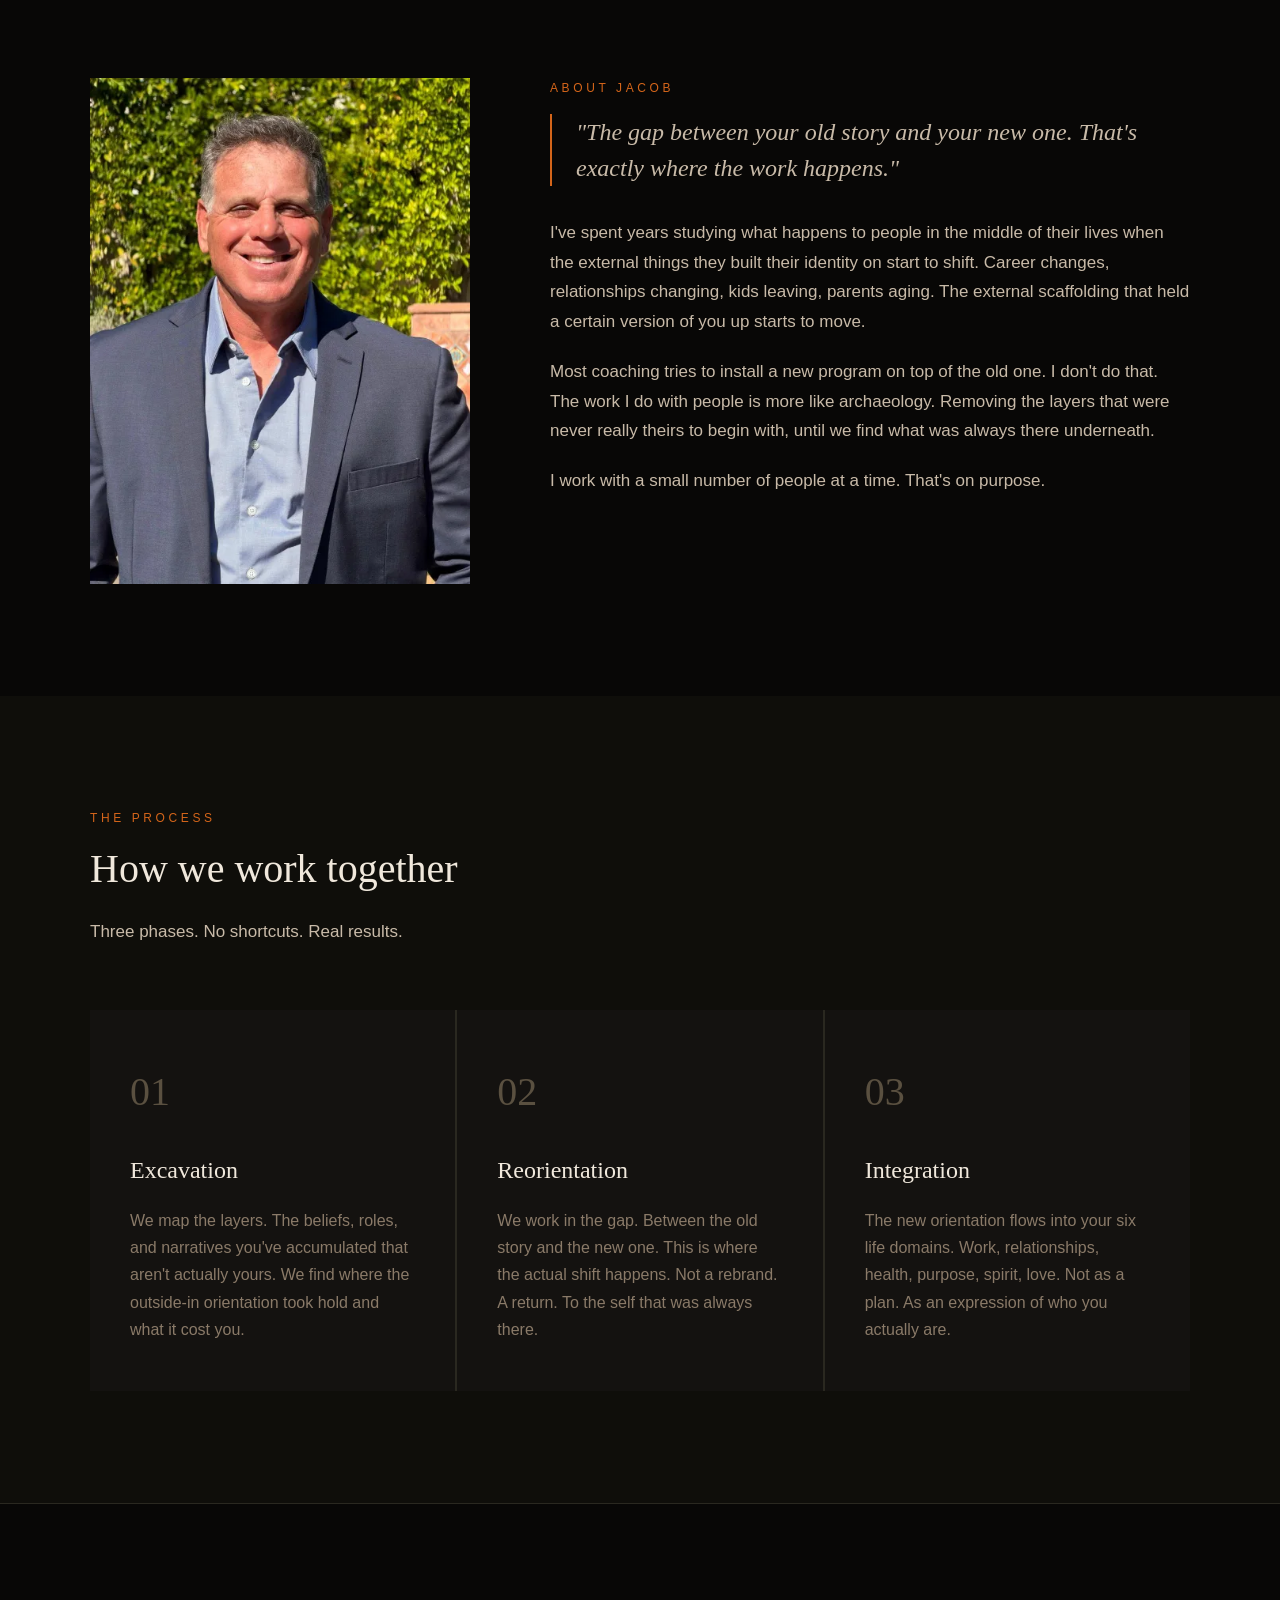
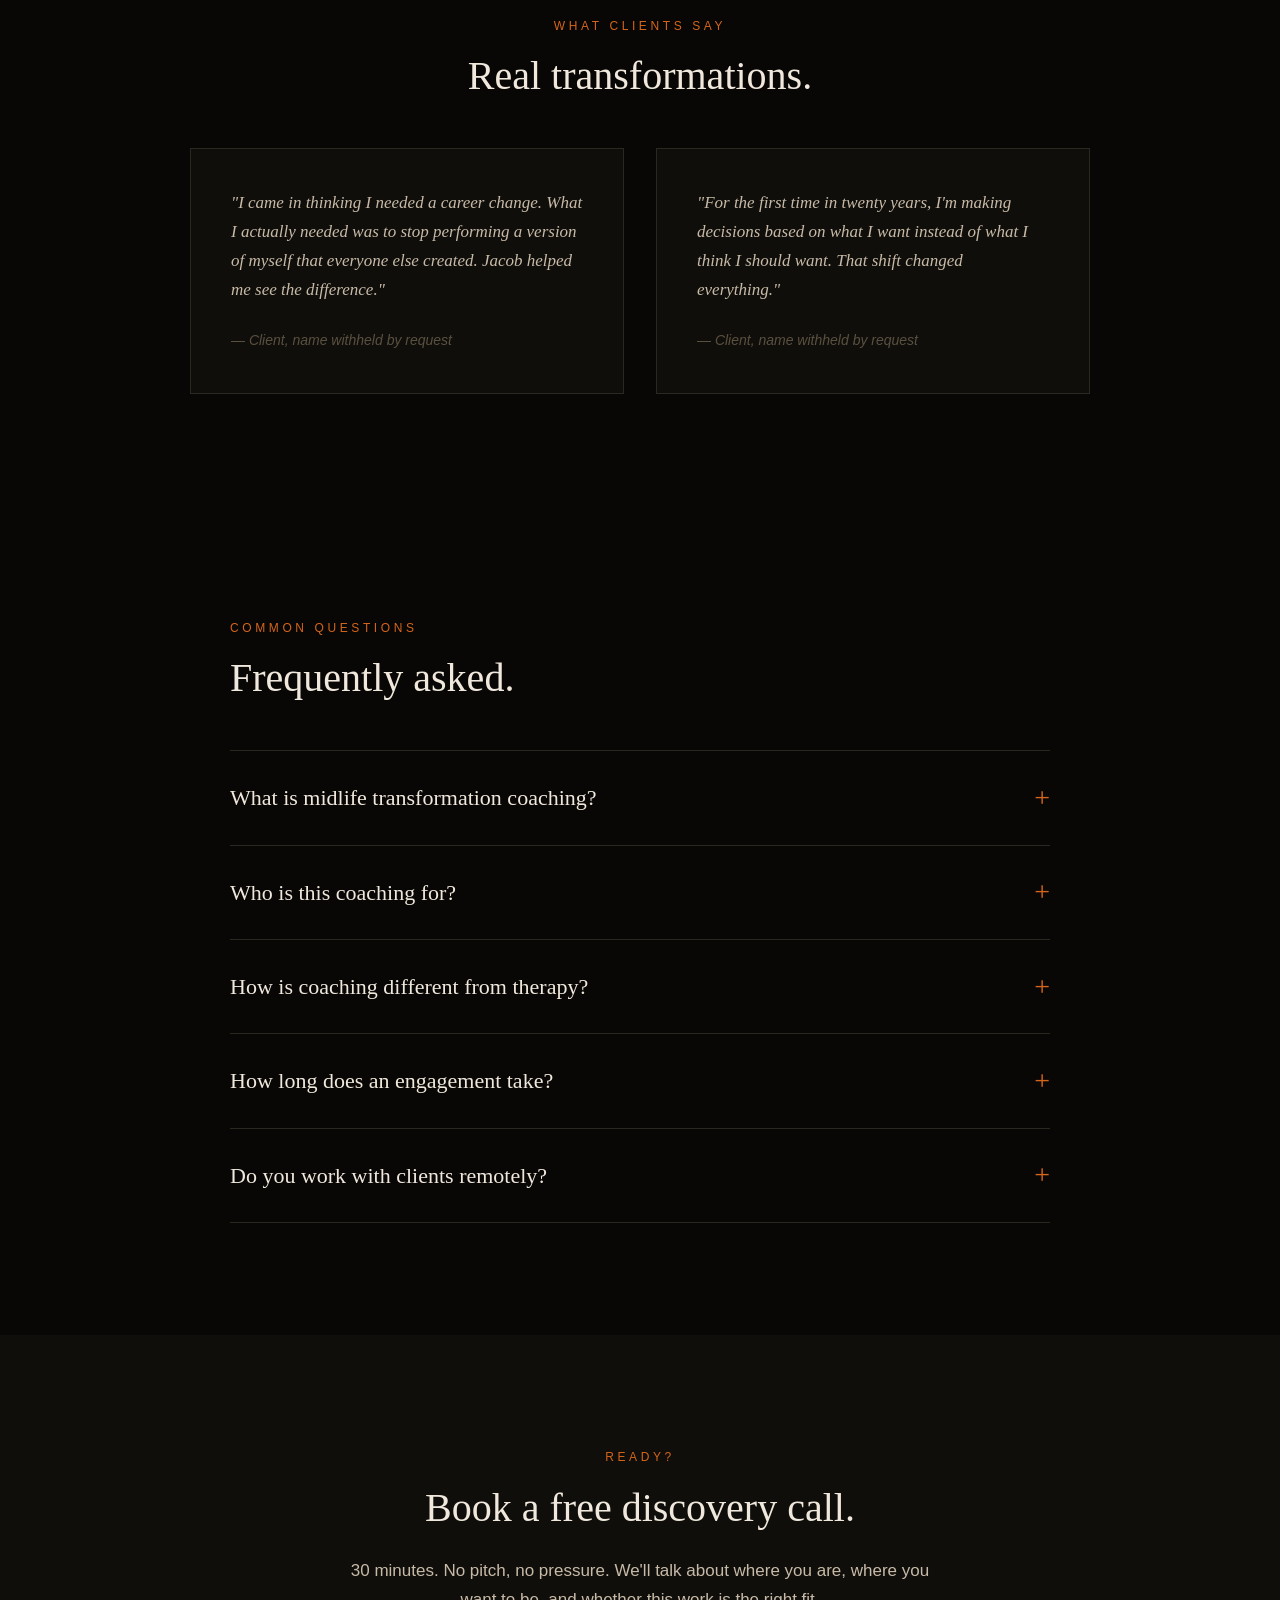
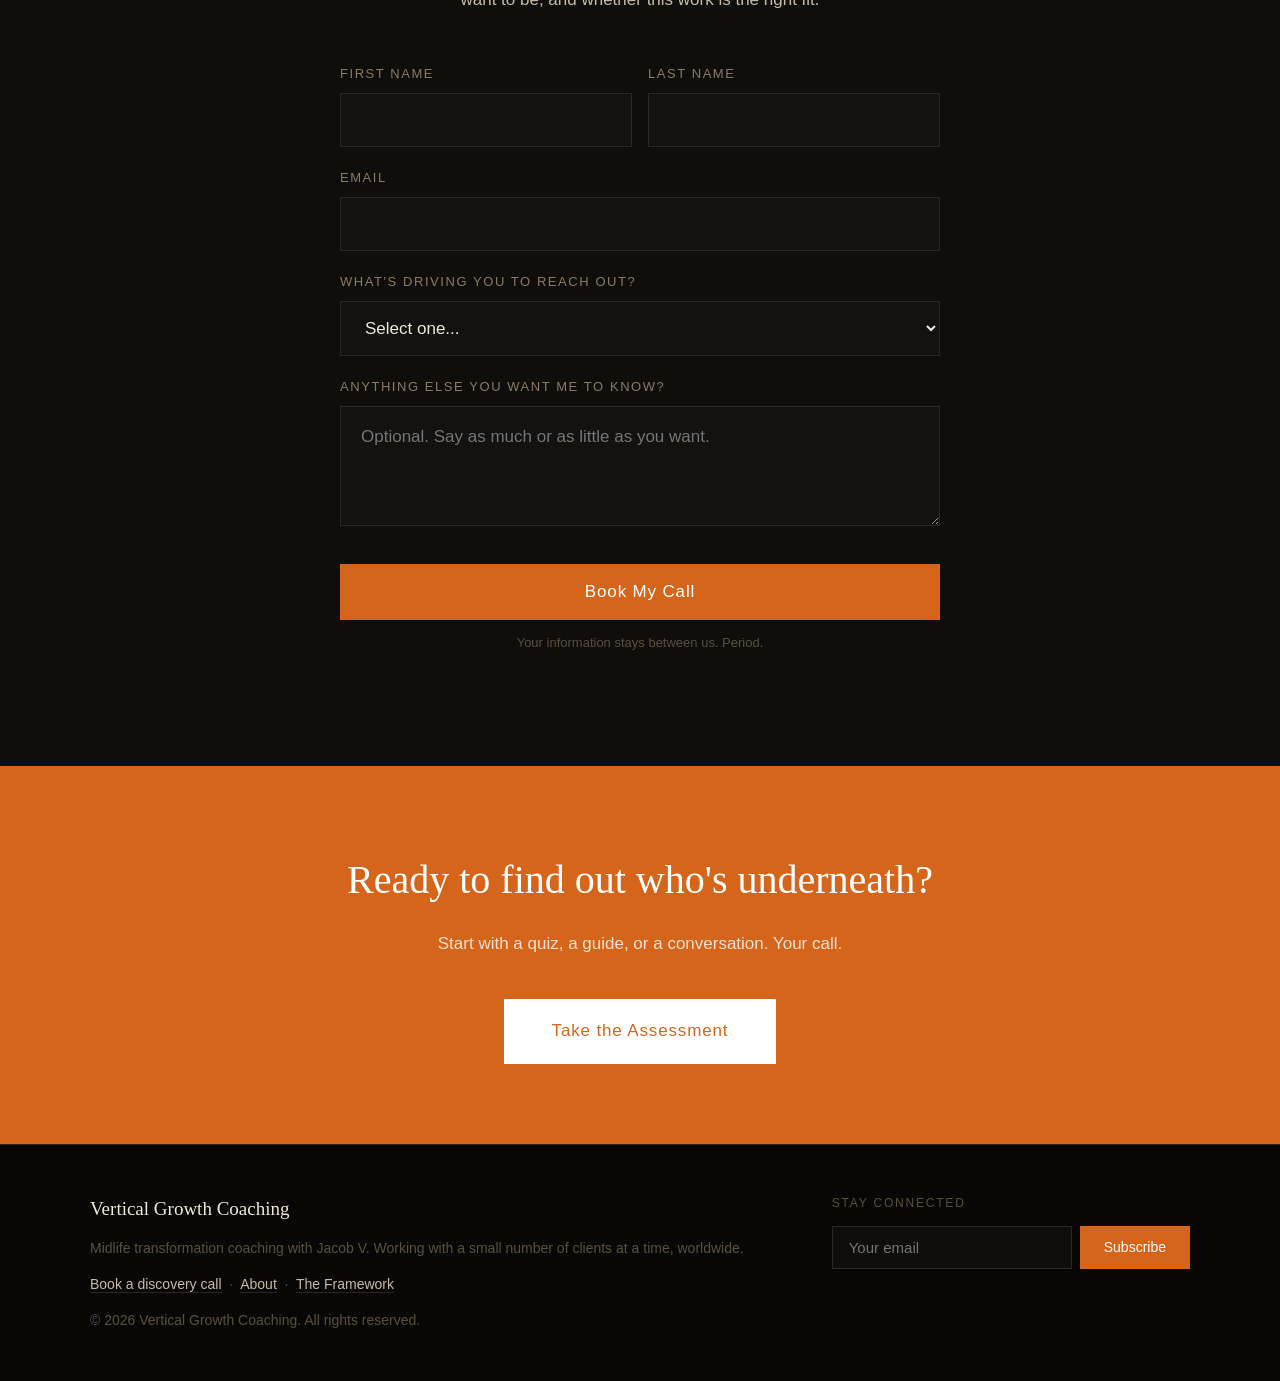
==== commit 349f0a24: "Site overhaul: SEO foundations, AI/LLM optimization, image pipeline, quiz Phase 1 SEO & metadata - K" ====
--- a/index.html
+++ b/index.html
@@ -3,8 +3,174 @@
 <head>
   <meta charset="UTF-8">
   <meta name="viewport" content="width=device-width, initial-scale=1.0">
-  <title>Vertical Growth Coaching — Midlife Transformation</title>
+  <title>Midlife Transformation Coaching | Vertical Growth Coaching</title>
   <meta name="description" content="You haven't lost yourself. You've buried yourself. Midlife transformation coaching that helps you excavate who you actually are underneath the roles, titles, and expectations.">
+  <meta name="author" content="Jacob V">
+  <meta name="publisher" content="Vertical Growth Coaching">
+  <meta name="theme-color" content="#0F0E0A">
+  <link rel="canonical" href="https://verticalgrowthcoaching.com/">
+  <link rel="icon" type="image/svg+xml" href="/favicon.svg">
+  <link rel="apple-touch-icon" href="/apple-touch-icon.png">
+  <link rel="manifest" href="/site.webmanifest">
+
+  <!-- Open Graph -->
+  <meta property="og:type" content="website">
+  <meta property="og:site_name" content="Vertical Growth Coaching">
+  <meta property="og:title" content="Midlife Transformation Coaching | Vertical Growth Coaching">
+  <meta property="og:description" content="You haven't lost yourself. You've buried yourself. Midlife transformation coaching that helps you excavate who you actually are underneath the roles, titles, and expectations.">
+  <meta property="og:url" content="https://verticalgrowthcoaching.com/">
+  <meta property="og:image" content="https://verticalgrowthcoaching.com/jacob.jpg">
+  <meta property="og:image:alt" content="Jacob V, midlife transformation coach and founder of Vertical Growth Coaching">
+  <meta property="og:locale" content="en_US">
+
+  <!-- Twitter -->
+  <meta name="twitter:card" content="summary_large_image">
+  <meta name="twitter:title" content="Midlife Transformation Coaching | Vertical Growth Coaching">
+  <meta name="twitter:description" content="You haven't lost yourself. You've buried yourself. Midlife transformation coaching that helps you excavate who you actually are underneath the roles, titles, and expectations.">
+  <meta name="twitter:image" content="https://verticalgrowthcoaching.com/jacob.jpg">
+  <meta name="twitter:image:alt" content="Jacob V, midlife transformation coach and founder of Vertical Growth Coaching">
+
+  <!-- Structured data
+       TODO: when available, add Jacob's social profile URLs into the Person and
+       ProfessionalService "sameAs" arrays (LinkedIn, Instagram, YouTube, etc.).
+       Also add "email" and/or "telephone" to ProfessionalService for richer
+       contact info in search results. -->
+  <script type="application/ld+json">
+  {
+    "@context": "https://schema.org",
+    "@graph": [
+      {
+        "@type": "ProfessionalService",
+        "@id": "https://verticalgrowthcoaching.com/#business",
+        "name": "Vertical Growth Coaching",
+        "description": "Midlife transformation coaching that helps you excavate who you actually are underneath the roles, titles, and expectations.",
+        "url": "https://verticalgrowthcoaching.com/",
+        "image": "https://verticalgrowthcoaching.com/jacob.jpg",
+        "priceRange": "$$",
+        "areaServed": "Worldwide",
+        "serviceType": "Midlife Transformation Coaching",
+        "slogan": "You haven't lost yourself. You've buried yourself.",
+        "keywords": "midlife coaching, midlife transformation, identity coaching, purpose coaching, midlife crisis coach, executive midlife coach, inside-out coaching, life coach for 40s and 50s",
+        "founder": { "@id": "https://verticalgrowthcoaching.com/#jacob" },
+        "provider": { "@id": "https://verticalgrowthcoaching.com/#jacob" },
+        "knowsAbout": [
+          "Midlife transformation",
+          "Identity coaching",
+          "Purpose and meaning",
+          "Inside-out vs. outside-in orientation",
+          "Career transitions in midlife",
+          "Excavation and reorientation work"
+        ],
+        "audience": {
+          "@type": "PeopleAudience",
+          "suggestedMinAge": 40,
+          "suggestedMaxAge": 65,
+          "audienceType": "Adults in midlife navigating identity, purpose, and meaning transitions"
+        },
+        "availableChannel": {
+          "@type": "ServiceChannel",
+          "serviceUrl": "https://verticalgrowthcoaching.com/#book",
+          "name": "Online discovery call",
+          "availableLanguage": "English"
+        }
+      },
+      {
+        "@type": "Person",
+        "@id": "https://verticalgrowthcoaching.com/#jacob",
+        "name": "Jacob V",
+        "jobTitle": "Midlife Transformation Coach",
+        "image": "https://verticalgrowthcoaching.com/jacob.jpg",
+        "url": "https://verticalgrowthcoaching.com/#about",
+        "worksFor": { "@id": "https://verticalgrowthcoaching.com/#business" },
+        "knowsAbout": [
+          "Midlife transformation coaching",
+          "Identity and purpose work",
+          "Inside-out reorientation"
+        ]
+      },
+      {
+        "@type": "WebSite",
+        "@id": "https://verticalgrowthcoaching.com/#website",
+        "url": "https://verticalgrowthcoaching.com/",
+        "name": "Vertical Growth Coaching",
+        "publisher": { "@id": "https://verticalgrowthcoaching.com/#business" },
+        "inLanguage": "en-US"
+      },
+      {
+        "@type": "WebPage",
+        "@id": "https://verticalgrowthcoaching.com/#webpage",
+        "url": "https://verticalgrowthcoaching.com/",
+        "name": "Midlife Transformation Coaching | Vertical Growth Coaching",
+        "description": "Midlife transformation coaching that helps adults in their 40s, 50s, and early 60s excavate who they actually are underneath the roles, titles, and expectations.",
+        "isPartOf": { "@id": "https://verticalgrowthcoaching.com/#website" },
+        "about": [
+          { "@type": "Thing", "name": "Midlife crisis", "sameAs": "https://en.wikipedia.org/wiki/Midlife_crisis" },
+          { "@type": "Thing", "name": "Life coaching", "sameAs": "https://en.wikipedia.org/wiki/Coaching" },
+          { "@type": "Thing", "name": "Personal development", "sameAs": "https://en.wikipedia.org/wiki/Personal_development" },
+          { "@type": "Thing", "name": "Identity", "sameAs": "https://en.wikipedia.org/wiki/Identity_(social_science)" },
+          { "@type": "Thing", "name": "Self-actualization", "sameAs": "https://en.wikipedia.org/wiki/Self-actualization" },
+          { "@type": "Thing", "name": "Meaning of life", "sameAs": "https://en.wikipedia.org/wiki/Meaning_of_life" }
+        ],
+        "mentions": [
+          { "@type": "Thing", "name": "Midlife transition" },
+          { "@type": "Thing", "name": "Purpose in life" },
+          { "@type": "Thing", "name": "Authenticity (philosophy)", "sameAs": "https://en.wikipedia.org/wiki/Authenticity_(philosophy)" },
+          { "@type": "Thing", "name": "Executive burnout" }
+        ],
+        "primaryImageOfPage": {
+          "@type": "ImageObject",
+          "url": "https://verticalgrowthcoaching.com/jacob.jpg"
+        }
+      },
+      {
+        "@type": "FAQPage",
+        "@id": "https://verticalgrowthcoaching.com/#faq",
+        "mainEntity": [
+          {
+            "@type": "Question",
+            "name": "What is midlife transformation coaching?",
+            "acceptedAnswer": {
+              "@type": "Answer",
+              "text": "Structured coaching for adults in the middle of their lives who feel they've achieved what they set out to but no longer recognize themselves in the result. The work is excavation: removing layers of inherited expectation, role identity, and external validation until what's underneath becomes legible again."
+            }
+          },
+          {
+            "@type": "Question",
+            "name": "Who is this coaching for?",
+            "acceptedAnswer": {
+              "@type": "Answer",
+              "text": "People in their 40s, 50s, and early 60s who are functioning well externally — career, relationships, responsibilities intact — but who feel a low-grade dissonance they can't name. If you've quietly suspected the version of you that worked for the last twenty years is not the version you want for the next twenty, you're the audience."
+            }
+          },
+          {
+            "@type": "Question",
+            "name": "How is coaching different from therapy?",
+            "acceptedAnswer": {
+              "@type": "Answer",
+              "text": "Therapy works with what's wounded. Coaching works with what's next. We don't process trauma; we excavate identity. If you're in active crisis or processing past harm, therapy first. If you're stable but stuck between an old story and a new one, coaching is the right tool."
+            }
+          },
+          {
+            "@type": "Question",
+            "name": "How long does an engagement take?",
+            "acceptedAnswer": {
+              "@type": "Answer",
+              "text": "Most clients work with me over a multi-month arc. The first phase, excavation, is the densest. Reorientation and integration unfold at the pace your life can metabolize. I don't sell time-bound packages; the work takes as long as the work takes."
+            }
+          },
+          {
+            "@type": "Question",
+            "name": "Do you work with clients remotely?",
+            "acceptedAnswer": {
+              "@type": "Answer",
+              "text": "Yes. All sessions are conducted via video. I work with a small number of clients at a time, anywhere in the world."
+            }
+          }
+        ]
+      }
+    ]
+  }
+  </script>
   <style>
     *, *::before, *::after { box-sizing: border-box; margin: 0; padding: 0; }
 
@@ -27,6 +193,64 @@
 
     html { scroll-behavior: smooth; }
 
+    @media (prefers-reduced-motion: reduce) {
+      html { scroll-behavior: auto; }
+      *, *::before, *::after {
+        animation-duration: 0.01ms !important;
+        animation-iteration-count: 1 !important;
+        transition-duration: 0.01ms !important;
+      }
+    }
+
+    .skip-link {
+      position: absolute;
+      top: -100px; left: 16px;
+      z-index: 1000;
+      padding: 12px 20px;
+      background: var(--ember);
+      color: #fff;
+      text-decoration: none;
+      font-size: 15px;
+      letter-spacing: 0.05em;
+      transition: top 0.15s;
+    }
+    .skip-link:focus { top: 12px; }
+
+    /* ── FAQ ── */
+    #faq .faq-inner { max-width: 820px; margin: 0 auto; }
+    .faq-list { margin-top: 48px; }
+    .faq-item {
+      border-top: 1px solid var(--border);
+      padding: 28px 0;
+    }
+    .faq-item:last-child { border-bottom: 1px solid var(--border); }
+    .faq-item summary {
+      font-family: var(--font);
+      font-size: 22px;
+      color: var(--text-1);
+      cursor: pointer;
+      list-style: none;
+      display: flex;
+      justify-content: space-between;
+      align-items: center;
+      gap: 16px;
+    }
+    .faq-item summary::-webkit-details-marker { display: none; }
+    .faq-item summary::after {
+      content: '+';
+      color: var(--ember);
+      font-size: 28px;
+      line-height: 1;
+      transition: transform 0.2s;
+    }
+    .faq-item[open] summary::after { transform: rotate(45deg); }
+    .faq-item p {
+      margin-top: 16px;
+      color: var(--text-2);
+      font-size: 17px;
+      line-height: 1.7;
+    }
+
     body {
       background: var(--dark);
       color: var(--text-1);
@@ -125,14 +349,17 @@
       pointer-events: none;
     }
     .hero-inner { max-width: 760px; }
-    .hero-label {
-      font-size: 12px;
-      letter-spacing: 0.3em;
+    .hero h1 {
+      font-family: var(--font);
+      font-size: clamp(22px, 2.8vw, 30px);
+      line-height: 1.2;
+      letter-spacing: 0.14em;
       text-transform: uppercase;
       color: var(--ember);
-      margin-bottom: 24px;
-    }
-    .hero h1 {
+      margin-bottom: 28px;
+      font-weight: normal;
+    }
+    .hero-tagline {
       font-family: var(--font);
       font-size: clamp(40px, 6vw, 64px);
       line-height: 1.08;
@@ -140,7 +367,7 @@
       margin-bottom: 32px;
       font-weight: normal;
     }
-    .hero h1 em { font-style: italic; color: var(--text-2); }
+    .hero-tagline em { font-style: italic; color: var(--text-2); }
     .hero-body {
       font-size: 21px;
       color: var(--text-2);
@@ -244,10 +471,12 @@
     .quiz-option:hover { border-color: var(--ember); color: var(--text-1); }
     .quiz-option.selected { border-color: var(--ember); background: rgba(212,101,26,0.08); color: var(--text-1); }
     .quiz-progress {
-      margin-top: 40px;
       display: flex;
       justify-content: center;
       gap: 8px;
+      margin: 0 auto 40px;
+      max-width: 320px;
+      flex-wrap: wrap;
     }
     .quiz-dot {
       width: 8px; height: 8px;
@@ -256,6 +485,214 @@
       transition: background 0.3s;
     }
     .quiz-dot.filled { background: var(--ember); }
+
+    /* Quiz subtext (under question) */
+    .quiz-subtext {
+      color: var(--text-3);
+      font-size: 16px;
+      text-align: center;
+      margin: -16px auto 24px;
+      max-width: 560px;
+      line-height: 1.55;
+    }
+
+    /* Multi-select buttons (life context) */
+    .quiz-options-multi {
+      display: flex;
+      flex-direction: column;
+      gap: 12px;
+      max-width: 540px;
+      margin: 0 auto 16px;
+    }
+    .quiz-option-multi {
+      position: relative;
+      padding: 16px 20px 16px 52px;
+      background: var(--elevated);
+      border: 1px solid var(--border);
+      color: var(--text-2);
+      font-size: 16px;
+      text-align: left;
+      cursor: pointer;
+      transition: all 0.15s;
+      font-family: var(--sans);
+    }
+    .quiz-option-multi::before {
+      content: '';
+      position: absolute;
+      left: 18px;
+      top: 50%;
+      transform: translateY(-50%);
+      width: 18px; height: 18px;
+      border: 1.5px solid var(--text-4);
+      background: transparent;
+      transition: all 0.15s;
+    }
+    .quiz-option-multi:hover { border-color: var(--ember); color: var(--text-1); }
+    .quiz-option-multi.selected {
+      border-color: var(--ember);
+      color: var(--text-1);
+      background: rgba(212,101,26,0.08);
+    }
+    .quiz-option-multi.selected::before {
+      background: var(--ember);
+      border-color: var(--ember);
+    }
+    .quiz-option-multi.selected::after {
+      content: '';
+      position: absolute;
+      left: 22px; top: 50%;
+      transform: translateY(-65%) rotate(-45deg);
+      width: 10px; height: 5px;
+      border-left: 2px solid #fff;
+      border-bottom: 2px solid #fff;
+    }
+
+    /* Textareas (life context "other", aspiration) */
+    .quiz-textarea,
+    .quiz-textarea-small {
+      width: 100%;
+      max-width: 540px;
+      display: block;
+      margin: 0 auto 16px;
+      padding: 16px 20px;
+      background: var(--surface);
+      border: 1px solid var(--border);
+      color: var(--text-1);
+      font-size: 17px;
+      font-family: var(--sans);
+      line-height: 1.6;
+      resize: vertical;
+      outline: none;
+      transition: border-color 0.2s;
+    }
+    .quiz-textarea:focus,
+    .quiz-textarea-small:focus { border-color: var(--ember); }
+    .quiz-textarea::placeholder,
+    .quiz-textarea-small::placeholder { color: var(--text-4); }
+    .quiz-textarea-small { font-size: 15px; min-height: 56px; }
+
+    .quiz-continue-btn {
+      display: block;
+      margin: 8px auto 0;
+      min-width: 200px;
+    }
+    .quiz-continue-btn:disabled {
+      opacity: 0.35;
+      cursor: not-allowed;
+      transform: none !important;
+    }
+    .quiz-aspiration-actions {
+      display: flex;
+      flex-direction: column;
+      gap: 14px;
+      align-items: center;
+      margin-top: 4px;
+    }
+    .quiz-aspiration-actions .btn-primary { min-width: 200px; }
+    .quiz-aspiration-actions .btn-ghost {
+      color: var(--text-3);
+      text-decoration: none;
+      font-size: 14px;
+      letter-spacing: 0.05em;
+      background: transparent;
+      border: none;
+      cursor: pointer;
+      font-family: var(--sans);
+      padding: 8px 16px;
+    }
+    .quiz-aspiration-actions .btn-ghost:hover { color: var(--text-1); }
+
+    /* Interlude */
+    .quiz-interlude {
+      max-width: 560px;
+      margin: 0 auto;
+      text-align: center;
+      padding: 32px 0 16px;
+    }
+    .quiz-interlude-headline {
+      font-family: var(--font);
+      font-size: clamp(28px, 4vw, 36px);
+      color: var(--text-1);
+      margin-bottom: 20px;
+    }
+    .quiz-interlude-body {
+      font-size: 18px;
+      color: var(--text-2);
+      line-height: 1.65;
+      margin-bottom: 36px;
+    }
+
+    /* Age band fieldset (in email gate) */
+    .age-band-fieldset {
+      border: 1px solid var(--border);
+      padding: 12px 16px 16px;
+      margin-bottom: 16px;
+      transition: border-color 0.2s;
+    }
+    .age-band-fieldset legend {
+      padding: 0 8px;
+      color: var(--text-3);
+      font-size: 12px;
+      letter-spacing: 0.14em;
+      text-transform: uppercase;
+    }
+    .age-band-fieldset.age-band-error { border-color: #D44040; }
+    .age-band-options {
+      display: flex;
+      gap: 6px;
+      flex-wrap: wrap;
+    }
+    .age-band-options label {
+      flex: 1 1 auto;
+      min-width: 56px;
+      position: relative;
+      cursor: pointer;
+    }
+    .age-band-options input { position: absolute; opacity: 0; pointer-events: none; }
+    .age-band-options span {
+      display: block;
+      padding: 10px 12px;
+      border: 1px solid var(--border);
+      background: var(--surface);
+      text-align: center;
+      font-size: 15px;
+      color: var(--text-2);
+      transition: all 0.15s;
+    }
+    .age-band-options input:checked + span {
+      border-color: var(--ember);
+      background: rgba(212,101,26,0.08);
+      color: var(--text-1);
+    }
+    .age-band-options label:hover span { border-color: var(--text-3); }
+
+    /* Marketing consent row */
+    .consent-row {
+      display: flex;
+      gap: 10px;
+      align-items: flex-start;
+      font-size: 14px;
+      color: var(--text-3);
+      margin-bottom: 16px;
+      cursor: pointer;
+      line-height: 1.5;
+    }
+    .consent-row input[type="checkbox"] {
+      margin-top: 3px;
+      accent-color: var(--ember);
+      flex-shrink: 0;
+    }
+
+    /* Results greeting */
+    .result-greeting {
+      font-family: var(--font);
+      font-size: clamp(22px, 3vw, 28px);
+      color: var(--text-1);
+      text-align: center;
+      margin-bottom: 24px;
+      font-style: italic;
+      line-height: 1.3;
+    }
 
     /* Quiz Email Gate */
     .quiz-email-gate {
@@ -464,6 +901,7 @@
     .step-title {
       font-family: var(--font);
       font-size: 24px;
+      font-weight: normal;
       color: var(--text-1);
       margin-bottom: 16px;
     }
@@ -695,22 +1133,28 @@
 </head>
 <body>
 
+<a class="skip-link" href="#main">Skip to main content</a>
+
 <!-- NAV -->
-<nav>
-  <div class="nav-logo">Vertical Growth Coaching</div>
-  <div class="nav-links">
-    <a href="#quiz">Take the Quiz</a>
-    <a href="#framework">The Work</a>
-    <a href="#about">About</a>
-    <a href="#book">Book a Call</a>
-  </div>
-</nav>
+<header>
+  <nav aria-label="Primary">
+    <div class="nav-logo">Vertical Growth Coaching</div>
+    <div class="nav-links">
+      <a href="#quiz">Take the Quiz</a>
+      <a href="#framework">The Work</a>
+      <a href="#about">About</a>
+      <a href="#book">Book a Call</a>
+    </div>
+  </nav>
+</header>
+
+<main id="main">
 
 <!-- HERO -->
 <section class="hero">
   <div class="hero-inner">
-    <div class="hero-label">Midlife Transformation Coaching</div>
-    <h1>You haven't lost yourself.<br><em>You've buried yourself.</em></h1>
+    <h1>Midlife Transformation Coaching</h1>
+    <p class="hero-tagline">You haven't lost yourself.<br><em>You've buried yourself.</em></p>
     <p class="hero-body">
       Midlife isn't a crisis. It's a call. The version of you that's been living for external approval, other people's stories, and inherited expectations is exhausted. There's someone underneath all of that. We go find them.
     </p>
@@ -764,122 +1208,189 @@
   <div class="quiz-container">
     <div class="section-label">Self-Assessment</div>
     <h2 class="section-title">Are You Living Outside-In?</h2>
-    <p class="section-body">8 questions. 2 minutes. Find out where you are on the outside-in / inside-out spectrum.</p>
+    <p class="section-body">10 questions and one reflection. A few minutes. Find out where you are on the outside-in / inside-out spectrum.</p>
+
+    <noscript>
+      <p class="section-body" style="border-left:3px solid var(--ember);padding:16px 20px;background:var(--elevated);">
+        The interactive assessment needs JavaScript enabled. You can still <a href="#book" style="color:var(--ember);">book a free discovery call</a> to talk through where you are.
+      </p>
+    </noscript>
 
     <!-- Quiz Engine -->
     <div id="quizEngine">
 
+      <!-- Shared progress bar (populated by JS) -->
+      <div class="quiz-progress" id="quizProgress" aria-hidden="true"></div>
+
+      <!-- Q0 — Opening moment -->
+      <div class="quiz-step active" data-step="opening">
+        <p class="quiz-question">Before we start — which moment hits closest to home right now?</p>
+        <div class="quiz-options">
+          <button class="quiz-option" data-advance="auto" data-value="3am">Lying awake at 3 AM, mind running</button>
+          <button class="quiz-option" data-advance="auto" data-value="zoom">Realizing on a Zoom call I'm just performing</button>
+          <button class="quiz-option" data-advance="auto" data-value="reflection">Catching my reflection and not quite recognizing the person</button>
+          <button class="quiz-option" data-advance="auto" data-value="quiet">The strange quiet after the kids left, parents aged, or I hit the milestone</button>
+        </div>
+      </div>
+
       <!-- Q1 -->
-      <div class="quiz-step active" data-step="1">
+      <div class="quiz-step" data-step="1">
         <p class="quiz-question">When you make a big life decision, what's your first instinct?</p>
         <div class="quiz-options">
-          <button class="quiz-option" data-value="4">Think about what people will think</button>
-          <button class="quiz-option" data-value="3">Weigh the pros and cons everyone would agree with</button>
-          <button class="quiz-option" data-value="2">Check in with a few trusted people, then decide</button>
-          <button class="quiz-option" data-value="1">Sit with it alone until I know what I actually want</button>
+          <button class="quiz-option" data-advance="auto" data-value="4">Think about what people will think</button>
+          <button class="quiz-option" data-advance="auto" data-value="3">Weigh the pros and cons everyone would agree with</button>
+          <button class="quiz-option" data-advance="auto" data-value="2">Check in with a few trusted people, then decide</button>
+          <button class="quiz-option" data-advance="auto" data-value="1">Sit with it alone until I know what I actually want</button>
         </div>
-        <div class="quiz-progress"><div class="quiz-dot filled"></div><div class="quiz-dot"></div><div class="quiz-dot"></div><div class="quiz-dot"></div><div class="quiz-dot"></div><div class="quiz-dot"></div><div class="quiz-dot"></div><div class="quiz-dot"></div></div>
       </div>
 
       <!-- Q2 -->
       <div class="quiz-step" data-step="2">
         <p class="quiz-question">How often do you do things because you "should" rather than because you want to?</p>
         <div class="quiz-options">
-          <button class="quiz-option" data-value="4">Most of the time. My life runs on should.</button>
-          <button class="quiz-option" data-value="3">Often. It's hard to separate should from want.</button>
-          <button class="quiz-option" data-value="2">Sometimes, but I'm getting better at noticing.</button>
-          <button class="quiz-option" data-value="1">Rarely. I've learned to trust my own compass.</button>
+          <button class="quiz-option" data-advance="auto" data-value="4">Most of the time. My life runs on should.</button>
+          <button class="quiz-option" data-advance="auto" data-value="3">Often. It's hard to separate should from want.</button>
+          <button class="quiz-option" data-advance="auto" data-value="2">Sometimes, but I'm getting better at noticing.</button>
+          <button class="quiz-option" data-advance="auto" data-value="1">Rarely. I've learned to trust my own compass.</button>
         </div>
-        <div class="quiz-progress"><div class="quiz-dot filled"></div><div class="quiz-dot filled"></div><div class="quiz-dot"></div><div class="quiz-dot"></div><div class="quiz-dot"></div><div class="quiz-dot"></div><div class="quiz-dot"></div><div class="quiz-dot"></div></div>
       </div>
 
       <!-- Q3 -->
       <div class="quiz-step" data-step="3">
         <p class="quiz-question">If someone asked you "who are you, without your job title or family role?" how would you feel?</p>
         <div class="quiz-options">
-          <button class="quiz-option" data-value="4">Genuinely anxious. I don't know the answer.</button>
-          <button class="quiz-option" data-value="3">Uncomfortable. I'd struggle to answer.</button>
-          <button class="quiz-option" data-value="2">Curious. I'd have to think about it.</button>
-          <button class="quiz-option" data-value="1">Clear. I know who I am beyond roles.</button>
+          <button class="quiz-option" data-advance="auto" data-value="4">Genuinely anxious. I don't know the answer.</button>
+          <button class="quiz-option" data-advance="auto" data-value="3">Uncomfortable. I'd struggle to answer.</button>
+          <button class="quiz-option" data-advance="auto" data-value="2">Curious. I'd have to think about it.</button>
+          <button class="quiz-option" data-advance="auto" data-value="1">Clear. I know who I am beyond roles.</button>
         </div>
-        <div class="quiz-progress"><div class="quiz-dot filled"></div><div class="quiz-dot filled"></div><div class="quiz-dot filled"></div><div class="quiz-dot"></div><div class="quiz-dot"></div><div class="quiz-dot"></div><div class="quiz-dot"></div><div class="quiz-dot"></div></div>
       </div>
 
       <!-- Q4 -->
       <div class="quiz-step" data-step="4">
         <p class="quiz-question">When you achieve something significant, what happens next?</p>
         <div class="quiz-options">
-          <button class="quiz-option" data-value="4">Brief relief, then immediately onto the next thing</button>
-          <button class="quiz-option" data-value="3">Satisfaction, but it fades fast</button>
-          <button class="quiz-option" data-value="2">Genuine pride, though I wonder if it's "enough"</button>
-          <button class="quiz-option" data-value="1">Deep fulfillment. I did it because it mattered to me.</button>
+          <button class="quiz-option" data-advance="auto" data-value="4">Brief relief, then immediately onto the next thing</button>
+          <button class="quiz-option" data-advance="auto" data-value="3">Satisfaction, but it fades fast</button>
+          <button class="quiz-option" data-advance="auto" data-value="2">Genuine pride, though I wonder if it's "enough"</button>
+          <button class="quiz-option" data-advance="auto" data-value="1">Deep fulfillment. I did it because it mattered to me.</button>
         </div>
-        <div class="quiz-progress"><div class="quiz-dot filled"></div><div class="quiz-dot filled"></div><div class="quiz-dot filled"></div><div class="quiz-dot filled"></div><div class="quiz-dot"></div><div class="quiz-dot"></div><div class="quiz-dot"></div><div class="quiz-dot"></div></div>
+      </div>
+
+      <!-- INTERLUDE -->
+      <div class="quiz-step" data-step="interlude">
+        <div class="quiz-interlude">
+          <p class="quiz-interlude-headline">You're halfway.</p>
+          <p class="quiz-interlude-body">A lot of people pause here. That's not weakness — it's the part of you that's been silent finally getting a turn. Take a breath, then keep going.</p>
+          <button class="btn-primary" id="interludeContinue">Continue</button>
+        </div>
       </div>
 
       <!-- Q5 -->
       <div class="quiz-step" data-step="5">
         <p class="quiz-question">How would you describe the gap between how you present yourself and how you actually feel?</p>
         <div class="quiz-options">
-          <button class="quiz-option" data-value="4">Massive. People would be surprised by what's underneath.</button>
-          <button class="quiz-option" data-value="3">Significant. I perform more than I let on.</button>
-          <button class="quiz-option" data-value="2">Moderate. I show most of myself, but not all.</button>
-          <button class="quiz-option" data-value="1">Small. What you see is close to what you get.</button>
+          <button class="quiz-option" data-advance="auto" data-value="4">Massive. People would be surprised by what's underneath.</button>
+          <button class="quiz-option" data-advance="auto" data-value="3">Significant. I perform more than I let on.</button>
+          <button class="quiz-option" data-advance="auto" data-value="2">Moderate. I show most of myself, but not all.</button>
+          <button class="quiz-option" data-advance="auto" data-value="1">Small. What you see is close to what you get.</button>
         </div>
-        <div class="quiz-progress"><div class="quiz-dot filled"></div><div class="quiz-dot filled"></div><div class="quiz-dot filled"></div><div class="quiz-dot filled"></div><div class="quiz-dot filled"></div><div class="quiz-dot"></div><div class="quiz-dot"></div><div class="quiz-dot"></div></div>
       </div>
 
       <!-- Q6 -->
       <div class="quiz-step" data-step="6">
         <p class="quiz-question">When you think about the next 10 years, what comes up?</p>
         <div class="quiz-options">
-          <button class="quiz-option" data-value="4">Dread. More of the same, or worse.</button>
-          <button class="quiz-option" data-value="3">Uncertainty. I can't picture it clearly.</button>
-          <button class="quiz-option" data-value="2">Hope, mixed with doubt about whether I'll actually change.</button>
-          <button class="quiz-option" data-value="1">Excitement. I'm building toward something real.</button>
+          <button class="quiz-option" data-advance="auto" data-value="4">Dread. More of the same, or worse.</button>
+          <button class="quiz-option" data-advance="auto" data-value="3">Uncertainty. I can't picture it clearly.</button>
+          <button class="quiz-option" data-advance="auto" data-value="2">Hope, mixed with doubt about whether I'll actually change.</button>
+          <button class="quiz-option" data-advance="auto" data-value="1">Excitement. I'm building toward something real.</button>
         </div>
-        <div class="quiz-progress"><div class="quiz-dot filled"></div><div class="quiz-dot filled"></div><div class="quiz-dot filled"></div><div class="quiz-dot filled"></div><div class="quiz-dot filled"></div><div class="quiz-dot filled"></div><div class="quiz-dot"></div><div class="quiz-dot"></div></div>
       </div>
 
       <!-- Q7 -->
       <div class="quiz-step" data-step="7">
         <p class="quiz-question">How connected do you feel to a sense of purpose right now?</p>
         <div class="quiz-options">
-          <button class="quiz-option" data-value="4">I lost it. Or maybe I never really had one that was mine.</button>
-          <button class="quiz-option" data-value="3">I sense something but can't articulate it.</button>
-          <button class="quiz-option" data-value="2">I'm in the process of rediscovering it.</button>
-          <button class="quiz-option" data-value="1">Deeply connected. It guides my daily choices.</button>
+          <button class="quiz-option" data-advance="auto" data-value="4">I lost it. Or maybe I never really had one that was mine.</button>
+          <button class="quiz-option" data-advance="auto" data-value="3">I sense something but can't articulate it.</button>
+          <button class="quiz-option" data-advance="auto" data-value="2">I'm in the process of rediscovering it.</button>
+          <button class="quiz-option" data-advance="auto" data-value="1">Deeply connected. It guides my daily choices.</button>
         </div>
-        <div class="quiz-progress"><div class="quiz-dot filled"></div><div class="quiz-dot filled"></div><div class="quiz-dot filled"></div><div class="quiz-dot filled"></div><div class="quiz-dot filled"></div><div class="quiz-dot filled"></div><div class="quiz-dot filled"></div><div class="quiz-dot"></div></div>
-      </div>
-
-      <!-- Q8 -->
-      <div class="quiz-step" data-step="8">
+      </div>
+
+      <!-- CONTEXT (multi-select, new) -->
+      <div class="quiz-step" data-step="context">
+        <p class="quiz-question">What's happening in your life right now that brought you here?</p>
+        <p class="quiz-subtext">Pick up to two. There are no wrong answers.</p>
+        <div class="quiz-options-multi">
+          <button class="quiz-option-multi" data-value="career">Career feels off and I can't tell if it's the role or me</button>
+          <button class="quiz-option-multi" data-value="empty_nest">Kids becoming independent or empty-nesting</button>
+          <button class="quiz-option-multi" data-value="aging_parents">A parent aging, ill, or recently lost</button>
+          <button class="quiz-option-multi" data-value="relationship">A relationship is shifting</button>
+          <button class="quiz-option-multi" data-value="health">A health event got my attention</button>
+          <button class="quiz-option-multi" data-value="milestone">Hit a milestone birthday and something cracked</button>
+          <button class="quiz-option-multi" data-value="nothing">Nothing specific — just a quiet, persistent feeling</button>
+        </div>
+        <textarea id="contextOther" class="quiz-textarea-small" placeholder="Something else (optional)" rows="2"></textarea>
+        <button class="btn-primary quiz-continue-btn" id="contextContinue" disabled>Continue</button>
+      </div>
+
+      <!-- ASPIRATION (free text, new, optional) -->
+      <div class="quiz-step" data-step="aspiration">
+        <p class="quiz-question">One last reflection.</p>
+        <p class="quiz-subtext">If we did this work and it actually worked — what would be different in 12 months?</p>
+        <textarea id="aspirationText" class="quiz-textarea" placeholder="One sentence or one paragraph. Doesn't have to be polished." rows="5"></textarea>
+        <div class="quiz-aspiration-actions">
+          <button class="btn-primary" id="aspirationContinue">Continue</button>
+          <button class="btn-ghost" id="aspirationSkip">Skip this</button>
+        </div>
+      </div>
+
+      <!-- PRIMARY PAIN (existing Q8) -->
+      <div class="quiz-step" data-step="primary">
         <p class="quiz-question">If you could change one thing about your inner life right now, what would it be?</p>
         <div class="quiz-options">
-          <button class="quiz-option" data-value="purpose">I want to feel like my life means something beyond achievement</button>
-          <button class="quiz-option" data-value="identity">I want to know who I actually am, not who I've been performing</button>
-          <button class="quiz-option" data-value="freedom">I want to stop caring so much about what everyone thinks</button>
-          <button class="quiz-option" data-value="clarity">I want clarity. I'm stuck between the old me and something new.</button>
+          <button class="quiz-option" data-advance="auto" data-value="purpose">I want to feel like my life means something beyond achievement</button>
+          <button class="quiz-option" data-advance="auto" data-value="identity">I want to know who I actually am, not who I've been performing</button>
+          <button class="quiz-option" data-advance="auto" data-value="freedom">I want to stop caring so much about what everyone thinks</button>
+          <button class="quiz-option" data-advance="auto" data-value="clarity">I want clarity. I'm stuck between the old me and something new.</button>
         </div>
-        <div class="quiz-progress"><div class="quiz-dot filled"></div><div class="quiz-dot filled"></div><div class="quiz-dot filled"></div><div class="quiz-dot filled"></div><div class="quiz-dot filled"></div><div class="quiz-dot filled"></div><div class="quiz-dot filled"></div><div class="quiz-dot filled"></div></div>
-      </div>
-
-      <!-- EMAIL GATE -->
+      </div>
+
+      <!-- EMAIL GATE (upgraded) -->
       <div class="quiz-step" data-step="email">
         <p class="quiz-question">Your results are ready.</p>
-        <p style="color: var(--text-3); margin-bottom: 32px; font-size: 17px;">Enter your email to see your Outside-In Score and personalized breakdown.</p>
+        <p class="quiz-subtext">Where should I send them? I'll include a short personal note based on your answers — usually within 24 hours.</p>
         <div class="quiz-email-gate">
           <input type="text" id="quizName" placeholder="First name">
           <input type="email" id="quizEmail" placeholder="Email address">
+
+          <fieldset class="age-band-fieldset">
+            <legend>Your age range</legend>
+            <div class="age-band-options">
+              <label><input type="radio" name="ageBand" value="30s"><span>30s</span></label>
+              <label><input type="radio" name="ageBand" value="40s"><span>40s</span></label>
+              <label><input type="radio" name="ageBand" value="50s"><span>50s</span></label>
+              <label><input type="radio" name="ageBand" value="60s"><span>60s</span></label>
+              <label><input type="radio" name="ageBand" value="70+"><span>70+</span></label>
+            </div>
+          </fieldset>
+
+          <label class="consent-row">
+            <input type="checkbox" id="marketingConsent">
+            <span>Send me the occasional insight from Jacob too (optional, unsubscribe any time).</span>
+          </label>
+
           <button class="btn-primary" onclick="showResults()">See My Results</button>
-          <p class="privacy-note">No spam. Just your results and occasional insights.</p>
+          <p class="privacy-note">Your results are sent regardless. Marketing consent is separate and revocable any time.</p>
         </div>
       </div>
 
       <!-- RESULTS -->
       <div class="quiz-step" data-step="results">
         <div class="quiz-results">
+          <p class="result-greeting" id="resultGreeting"></p>
           <div class="result-score" id="resultScore">--</div>
           <div class="result-label" id="resultLabel">Loading...</div>
           <div class="result-breakdown" id="resultBreakdown"></div>
@@ -995,7 +1506,9 @@
     <p class="section-body">
       A short guide that names what most people feel but can't articulate. Read it in 10 minutes. Think about it for days.
     </p>
-    <form class="lead-magnet-form" name="lead-magnet" onsubmit="handleLeadMagnet(event)">
+    <form class="lead-magnet-form" name="lead-magnet" method="POST" data-netlify="true" netlify-honeypot="bot-field" onsubmit="handleLeadMagnet(event)">
+      <input type="hidden" name="form-name" value="lead-magnet">
+      <p hidden><label>Don't fill this out: <input name="bot-field"></label></p>
       <input type="email" name="email" placeholder="Your email" required>
       <button type="submit" class="btn-primary">Send Me the Guide</button>
     </form>
@@ -1008,7 +1521,18 @@
 <section id="about">
   <div class="about-inner">
     <div class="about-portrait">
-      <img src="jacob.jpg" alt="Jacob V" style="width:100%;height:100%;object-fit:cover;object-position:center top;display:block;">
+      <picture>
+        <source
+          type="image/webp"
+          srcset="jacob-320.webp 320w, jacob-480.webp 480w, jacob-760.webp 760w"
+          sizes="(max-width: 768px) 100vw, 380px">
+        <img
+          src="jacob.jpg"
+          alt="Jacob V, midlife transformation coach and founder of Vertical Growth Coaching"
+          width="960" height="1280"
+          loading="lazy" decoding="async"
+          style="width:100%;height:100%;object-fit:cover;object-position:center top;display:block;">
+      </picture>
     </div>
     <div class="about-text">
       <div class="section-label">About Jacob</div>
@@ -1037,17 +1561,17 @@
     <div class="steps">
       <div class="step">
         <div class="step-num">01</div>
-        <div class="step-title">Excavation</div>
+        <h3 class="step-title">Excavation</h3>
         <p class="step-body">We map the layers. The beliefs, roles, and narratives you've accumulated that aren't actually yours. We find where the outside-in orientation took hold and what it cost you.</p>
       </div>
       <div class="step">
         <div class="step-num">02</div>
-        <div class="step-title">Reorientation</div>
+        <h3 class="step-title">Reorientation</h3>
         <p class="step-body">We work in the gap. Between the old story and the new one. This is where the actual shift happens. Not a rebrand. A return. To the self that was always there.</p>
       </div>
       <div class="step">
         <div class="step-num">03</div>
-        <div class="step-title">Integration</div>
+        <h3 class="step-title">Integration</h3>
         <p class="step-body">The new orientation flows into your six life domains. Work, relationships, health, purpose, spirit, love. Not as a plan. As an expression of who you actually are.</p>
       </div>
     </div>
@@ -1062,12 +1586,42 @@
     <div class="testimonial-grid">
       <div class="testimonial-card">
         <p class="testimonial-quote">"I came in thinking I needed a career change. What I actually needed was to stop performing a version of myself that everyone else created. Jacob helped me see the difference."</p>
-        <p class="testimonial-placeholder">- Client testimonial (placeholder)</p>
+        <p class="testimonial-placeholder">— Client, name withheld by request</p>
       </div>
       <div class="testimonial-card">
         <p class="testimonial-quote">"For the first time in twenty years, I'm making decisions based on what I want instead of what I think I should want. That shift changed everything."</p>
-        <p class="testimonial-placeholder">- Client testimonial (placeholder)</p>
-      </div>
+        <p class="testimonial-placeholder">— Client, name withheld by request</p>
+      </div>
+    </div>
+  </div>
+</section>
+
+<!-- FAQ -->
+<section id="faq">
+  <div class="faq-inner">
+    <div class="section-label">Common Questions</div>
+    <h2 class="section-title">Frequently asked.</h2>
+    <div class="faq-list">
+      <details class="faq-item">
+        <summary>What is midlife transformation coaching?</summary>
+        <p>Structured coaching for adults in the middle of their lives who feel they've achieved what they set out to but no longer recognize themselves in the result. The work is excavation: removing layers of inherited expectation, role identity, and external validation until what's underneath becomes legible again.</p>
+      </details>
+      <details class="faq-item">
+        <summary>Who is this coaching for?</summary>
+        <p>People in their 40s, 50s, and early 60s who are functioning well externally — career, relationships, responsibilities intact — but who feel a low-grade dissonance they can't name. If you've quietly suspected the version of you that worked for the last twenty years is not the version you want for the next twenty, you're the audience.</p>
+      </details>
+      <details class="faq-item">
+        <summary>How is coaching different from therapy?</summary>
+        <p>Therapy works with what's wounded. Coaching works with what's next. We don't process trauma; we excavate identity. If you're in active crisis or processing past harm, therapy first. If you're stable but stuck between an old story and a new one, coaching is the right tool.</p>
+      </details>
+      <details class="faq-item">
+        <summary>How long does an engagement take?</summary>
+        <p>Most clients work with me over a multi-month arc. The first phase, excavation, is the densest. Reorientation and integration unfold at the pace your life can metabolize. I don't sell time-bound packages; the work takes as long as the work takes.</p>
+      </details>
+      <details class="faq-item">
+        <summary>Do you work with clients remotely?</summary>
+        <p>Yes. All sessions are conducted via video. I work with a small number of clients at a time, anywhere in the world.</p>
+      </details>
     </div>
   </div>
 </section>
@@ -1080,7 +1634,9 @@
     <p class="section-body">
       30 minutes. No pitch, no pressure. We'll talk about where you are, where you want to be, and whether this work is the right fit.
     </p>
-    <form class="book-form" name="book-call" onsubmit="handleBooking(event)">
+    <form class="book-form" name="book-call" method="POST" data-netlify="true" netlify-honeypot="bot-field" onsubmit="handleBooking(event)">
+      <input type="hidden" name="form-name" value="book-call">
+      <p hidden><label>Don't fill this out: <input name="bot-field"></label></p>
       <div style="display: grid; grid-template-columns: 1fr 1fr; gap: 16px;">
         <div class="form-group">
           <label>First Name</label>
@@ -1125,17 +1681,46 @@
   <a href="#quiz" class="btn-white">Take the Assessment</a>
 </div>
 
+</main>
+
+<!-- Netlify form schema detection (quiz is JS-only, so we declare its fields here) -->
+<form name="quiz-results" data-netlify="true" netlify-honeypot="bot-field" hidden>
+  <input type="text" name="name">
+  <input type="email" name="email">
+  <input type="text" name="ageBand">
+  <input type="text" name="marketingConsent">
+  <input type="text" name="score">
+  <input type="text" name="label">
+  <input type="text" name="openingMoment">
+  <input type="text" name="lifeTriggers">
+  <input type="text" name="lifeTriggerOther">
+  <input type="text" name="aspiration">
+  <input type="text" name="primaryPain">
+  <input type="text" name="answers">
+  <input type="text" name="timeOnQuiz">
+</form>
+
 <!-- FOOTER -->
 <footer>
   <div class="footer-inner">
     <div class="footer-left">
       <div class="logo">Vertical Growth Coaching</div>
+      <p class="copy" style="margin-bottom:12px;">Midlife transformation coaching with Jacob V. Working with a small number of clients at a time, worldwide.</p>
+      <p class="copy" style="margin-bottom:12px;">
+        <a href="#book" style="color:var(--text-2);text-decoration:none;border-bottom:1px solid var(--border);">Book a discovery call</a>
+        &nbsp;·&nbsp;
+        <a href="#about" style="color:var(--text-2);text-decoration:none;border-bottom:1px solid var(--border);">About</a>
+        &nbsp;·&nbsp;
+        <a href="#framework" style="color:var(--text-2);text-decoration:none;border-bottom:1px solid var(--border);">The Framework</a>
+      </p>
       <p class="copy">&copy; 2026 Vertical Growth Coaching. All rights reserved.</p>
     </div>
     <div class="footer-right">
       <p class="footer-right-label">Stay Connected</p>
-      <form class="footer-email-form" onsubmit="handleFooterEmail(event)">
-        <input type="email" placeholder="Your email" required>
+      <form class="footer-email-form" name="newsletter" method="POST" data-netlify="true" netlify-honeypot="bot-field" onsubmit="handleFooterEmail(event)">
+        <input type="hidden" name="form-name" value="newsletter">
+        <p hidden><label>Don't fill this out: <input name="bot-field"></label></p>
+        <input type="email" name="email" placeholder="Your email" required>
         <button type="submit">Subscribe</button>
       </form>
     </div>
@@ -1153,58 +1738,188 @@
 <!-- ═══════════════════════════════════════ -->
 <script>
   // ── DATA STORE ──
-  const quizData = { answers: [], scores: {}, primaryPain: '', name: '', email: '' };
-  const leads = []; // In production, this sends to your backend/CRM
+  const quizData = {
+    openingMoment: '',
+    answers: [],          // index 0-6 for Q1-Q7 Likerts
+    lifeTriggers: [],     // multi-select, max 2
+    lifeTriggerOther: '',
+    aspiration: '',
+    primaryPain: '',
+    name: '',
+    email: '',
+    ageBand: '',
+    marketingConsent: false,
+    startTime: Date.now()
+  };
+  const leads = []; // Mirrored in console for local debugging; source of truth is Netlify Forms.
+
+  // POST to Netlify Forms (forms must exist in the static HTML with data-netlify="true")
+  function submitToNetlify(formName, data) {
+    const body = new URLSearchParams({ 'form-name': formName, ...data }).toString();
+    return fetch('/', {
+      method: 'POST',
+      headers: { 'Content-Type': 'application/x-www-form-urlencoded' },
+      body
+    }).catch(err => console.error('Netlify submit failed:', err));
+  }
 
   // ── QUIZ NAVIGATION ──
-  document.querySelectorAll('.quiz-option').forEach(btn => {
+  const stepOrder = ['opening', '1', '2', '3', '4', 'interlude', '5', '6', '7', 'context', 'aspiration', 'primary', 'email', 'results'];
+  // Steps that count toward the progress bar (interlude, email, results don't)
+  const progressSteps = ['opening', '1', '2', '3', '4', '5', '6', '7', 'context', 'aspiration', 'primary'];
+
+  function buildProgress() {
+    const bar = document.getElementById('quizProgress');
+    if (!bar) return;
+    bar.innerHTML = progressSteps.map(() => '<span class="quiz-dot"></span>').join('');
+  }
+
+  function updateProgress(stepName) {
+    const dots = document.querySelectorAll('#quizProgress .quiz-dot');
+    const qIdx = progressSteps.indexOf(stepName);
+    dots.forEach((dot, i) => dot.classList.toggle('filled', i <= qIdx));
+    // Hide progress on email/results
+    const bar = document.getElementById('quizProgress');
+    if (bar) bar.style.visibility = (stepName === 'email' || stepName === 'results') ? 'hidden' : 'visible';
+  }
+
+  function goToStep(stepName) {
+    document.querySelectorAll('.quiz-step').forEach(s => s.classList.remove('active'));
+    const next = document.querySelector(`.quiz-step[data-step="${stepName}"]`);
+    if (!next) return;
+    next.classList.add('active');
+    updateProgress(stepName);
+    // Keep quiz in view if user has scrolled
+    const container = document.getElementById('quiz');
+    if (container && stepName !== 'results') {
+      const rect = container.getBoundingClientRect();
+      if (rect.top < -40 || rect.top > 140) {
+        container.scrollIntoView({ behavior: 'smooth', block: 'start' });
+      }
+    }
+  }
+
+  function advanceFrom(stepName) {
+    const idx = stepOrder.indexOf(stepName);
+    if (idx < 0 || idx >= stepOrder.length - 1) return;
+    goToStep(stepOrder[idx + 1]);
+  }
+
+  buildProgress();
+  updateProgress('opening');
+
+  // Auto-advance single-select buttons (opening, 1-7, primary)
+  document.querySelectorAll('.quiz-option[data-advance="auto"]').forEach(btn => {
     btn.addEventListener('click', function() {
       const step = this.closest('.quiz-step');
-      const stepNum = parseInt(step.dataset.step);
-
-      // Visual feedback
+      const stepName = step.dataset.step;
       step.querySelectorAll('.quiz-option').forEach(o => o.classList.remove('selected'));
       this.classList.add('selected');
 
-      // Store answer
       const value = this.dataset.value;
-      if (stepNum === 8) {
+      if (stepName === 'opening') {
+        quizData.openingMoment = value;
+      } else if (stepName === 'primary') {
         quizData.primaryPain = value;
       } else {
-        quizData.answers[stepNum - 1] = parseInt(value);
+        const n = parseInt(stepName);
+        if (!isNaN(n)) quizData.answers[n - 1] = parseInt(value);
       }
 
-      // Advance after brief delay
-      setTimeout(() => {
-        step.classList.remove('active');
-        if (stepNum < 8) {
-          document.querySelector(`[data-step="${stepNum + 1}"]`).classList.add('active');
-        } else {
-          document.querySelector('[data-step="email"]').classList.add('active');
-        }
-      }, 300);
+      setTimeout(() => advanceFrom(stepName), 350);
     });
   });
+
+  // Interlude continue
+  const interludeBtn = document.getElementById('interludeContinue');
+  if (interludeBtn) interludeBtn.addEventListener('click', () => advanceFrom('interlude'));
+
+  // Context (multi-select, max 2)
+  const MAX_CONTEXT = 2;
+  function updateContextContinueState() {
+    const btn = document.getElementById('contextContinue');
+    if (!btn) return;
+    const hasSomething = quizData.lifeTriggers.length > 0 || (quizData.lifeTriggerOther || '').trim().length > 0;
+    btn.disabled = !hasSomething;
+  }
+  document.querySelectorAll('[data-step="context"] .quiz-option-multi').forEach(btn => {
+    btn.addEventListener('click', function() {
+      const value = this.dataset.value;
+      const idx = quizData.lifeTriggers.indexOf(value);
+      if (idx >= 0) {
+        quizData.lifeTriggers.splice(idx, 1);
+        this.classList.remove('selected');
+      } else {
+        if (quizData.lifeTriggers.length >= MAX_CONTEXT) {
+          // Rolling FIFO: drop oldest selection so the new one fits
+          const oldest = quizData.lifeTriggers.shift();
+          const oldestBtn = document.querySelector(`[data-step="context"] .quiz-option-multi[data-value="${oldest}"]`);
+          if (oldestBtn) oldestBtn.classList.remove('selected');
+        }
+        quizData.lifeTriggers.push(value);
+        this.classList.add('selected');
+      }
+      updateContextContinueState();
+    });
+  });
+  const contextOther = document.getElementById('contextOther');
+  if (contextOther) {
+    contextOther.addEventListener('input', function() {
+      quizData.lifeTriggerOther = this.value;
+      updateContextContinueState();
+    });
+  }
+  const contextContinueBtn = document.getElementById('contextContinue');
+  if (contextContinueBtn) contextContinueBtn.addEventListener('click', () => {
+    if (!contextContinueBtn.disabled) advanceFrom('context');
+  });
+
+  // Aspiration (optional textarea)
+  const aspirationText = document.getElementById('aspirationText');
+  if (aspirationText) {
+    aspirationText.addEventListener('input', function() {
+      quizData.aspiration = this.value;
+    });
+  }
+  const aspirationContinue = document.getElementById('aspirationContinue');
+  if (aspirationContinue) aspirationContinue.addEventListener('click', () => advanceFrom('aspiration'));
+  const aspirationSkip = document.getElementById('aspirationSkip');
+  if (aspirationSkip) aspirationSkip.addEventListener('click', () => advanceFrom('aspiration'));
 
   // ── SHOW RESULTS (after email) ──
   function showResults() {
     const name = document.getElementById('quizName').value.trim();
     const email = document.getElementById('quizEmail').value.trim();
-
+    const ageBandEl = document.querySelector('input[name="ageBand"]:checked');
+    const marketingConsent = document.getElementById('marketingConsent').checked;
+    const ageFieldset = document.querySelector('.age-band-fieldset');
+
+    let valid = true;
+    const emailInput = document.getElementById('quizEmail');
     if (!email || !email.includes('@')) {
-      document.getElementById('quizEmail').style.borderColor = '#D44040';
-      return;
-    }
+      emailInput.style.borderColor = '#D44040';
+      valid = false;
+    } else {
+      emailInput.style.borderColor = '';
+    }
+    if (!ageBandEl) {
+      ageFieldset && ageFieldset.classList.add('age-band-error');
+      valid = false;
+    } else {
+      ageFieldset && ageFieldset.classList.remove('age-band-error');
+    }
+    if (!valid) return;
 
     quizData.name = name;
     quizData.email = email;
-
-    // Calculate score
+    quizData.ageBand = ageBandEl.value;
+    quizData.marketingConsent = marketingConsent;
+
+    // Calculate score (7 Likerts: Q1-Q7)
     const totalScore = quizData.answers.reduce((a, b) => a + (b || 0), 0);
     const maxScore = 28; // 7 questions x 4 max
     const percentage = Math.round((totalScore / maxScore) * 100);
 
-    // Categories
     const categories = {
       'Decision Autonomy': quizData.answers[0] || 0,
       'Should vs Want': quizData.answers[1] || 0,
@@ -1215,16 +1930,20 @@
       'Purpose Connection': quizData.answers[6] || 0
     };
 
-    // Label
     let label = '';
     if (percentage >= 75) label = 'Deeply Outside-In';
     else if (percentage >= 55) label = 'Mostly Outside-In';
     else if (percentage >= 35) label = 'In Transition';
     else label = 'Moving Inside-Out';
 
-    // Show results
-    document.querySelector('[data-step="email"]').classList.remove('active');
-    document.querySelector('[data-step="results"]').classList.add('active');
+    goToStep('results');
+
+    // Personalize greeting with first name (if provided)
+    const firstName = (name || '').split(/\s+/)[0];
+    const greeting = firstName
+      ? `${firstName}, here's the pattern I see in your answers.`
+      : `Here's the pattern I see in your answers.`;
+    document.getElementById('resultGreeting').textContent = greeting;
 
     document.getElementById('resultScore').textContent = percentage + '%';
     document.getElementById('resultLabel').textContent = label + ' — Outside-In';
@@ -1254,30 +1973,51 @@
       });
     }, 100);
 
+    const timeOnQuiz = Math.round((Date.now() - quizData.startTime) / 1000);
+
     // ── CAPTURE LEAD DATA ──
     const leadData = {
       type: 'quiz_completion',
       timestamp: new Date().toISOString(),
       name: quizData.name,
       email: quizData.email,
+      ageBand: quizData.ageBand,
+      marketingConsent: quizData.marketingConsent,
       score: percentage,
-      label: label,
+      label,
+      openingMoment: quizData.openingMoment,
+      lifeTriggers: quizData.lifeTriggers,
+      lifeTriggerOther: quizData.lifeTriggerOther,
+      aspiration: quizData.aspiration,
       primaryPain: quizData.primaryPain,
-      categories: categories,
-      answers: quizData.answers
+      categories,
+      answers: quizData.answers,
+      timeOnQuiz
     };
-
     leads.push(leadData);
     console.log('📊 LEAD CAPTURED:', JSON.stringify(leadData, null, 2));
 
-    // In production: send to backend
-    // fetch('/api/leads', { method: 'POST', body: JSON.stringify(leadData) });
+    submitToNetlify('quiz-results', {
+      name: quizData.name,
+      email: quizData.email,
+      ageBand: quizData.ageBand,
+      marketingConsent: String(quizData.marketingConsent),
+      score: String(percentage),
+      label,
+      openingMoment: quizData.openingMoment,
+      lifeTriggers: quizData.lifeTriggers.join('|'),
+      lifeTriggerOther: quizData.lifeTriggerOther,
+      aspiration: quizData.aspiration,
+      primaryPain: quizData.primaryPain,
+      answers: quizData.answers.join(','),
+      timeOnQuiz: String(timeOnQuiz)
+    });
   }
 
   // ── LEAD MAGNET FORM ──
   function handleLeadMagnet(e) {
     e.preventDefault();
-    const email = e.target.querySelector('input').value;
+    const email = e.target.querySelector('input[type="email"]').value;
     const leadData = {
       type: 'lead_magnet',
       timestamp: new Date().toISOString(),
@@ -1286,6 +2026,7 @@
     };
     leads.push(leadData);
     console.log('📊 LEAD CAPTURED:', JSON.stringify(leadData, null, 2));
+    submitToNetlify('lead-magnet', { email });
     e.target.style.display = 'none';
     document.getElementById('leadMagnetSuccess').classList.add('show');
   }
@@ -1305,6 +2046,13 @@
     };
     leads.push(leadData);
     console.log('📊 LEAD CAPTURED:', JSON.stringify(leadData, null, 2));
+    submitToNetlify('book-call', {
+      firstName: leadData.firstName || '',
+      lastName: leadData.lastName || '',
+      email: leadData.email || '',
+      driver: leadData.driver || '',
+      context: leadData.context || ''
+    });
     e.target.style.display = 'none';
     document.getElementById('bookingSuccess').classList.add('show');
   }
@@ -1312,9 +2060,10 @@
   // ── FOOTER EMAIL ──
   function handleFooterEmail(e) {
     e.preventDefault();
-    const email = e.target.querySelector('input').value;
+    const email = e.target.querySelector('input[type="email"]').value;
     leads.push({ type: 'newsletter', timestamp: new Date().toISOString(), email: email });
     console.log('📊 LEAD CAPTURED: newsletter signup -', email);
+    submitToNetlify('newsletter', { email });
     e.target.innerHTML = '<p style="color: var(--green); font-size: 15px;">You\'re in. Welcome.</p>';
   }
 
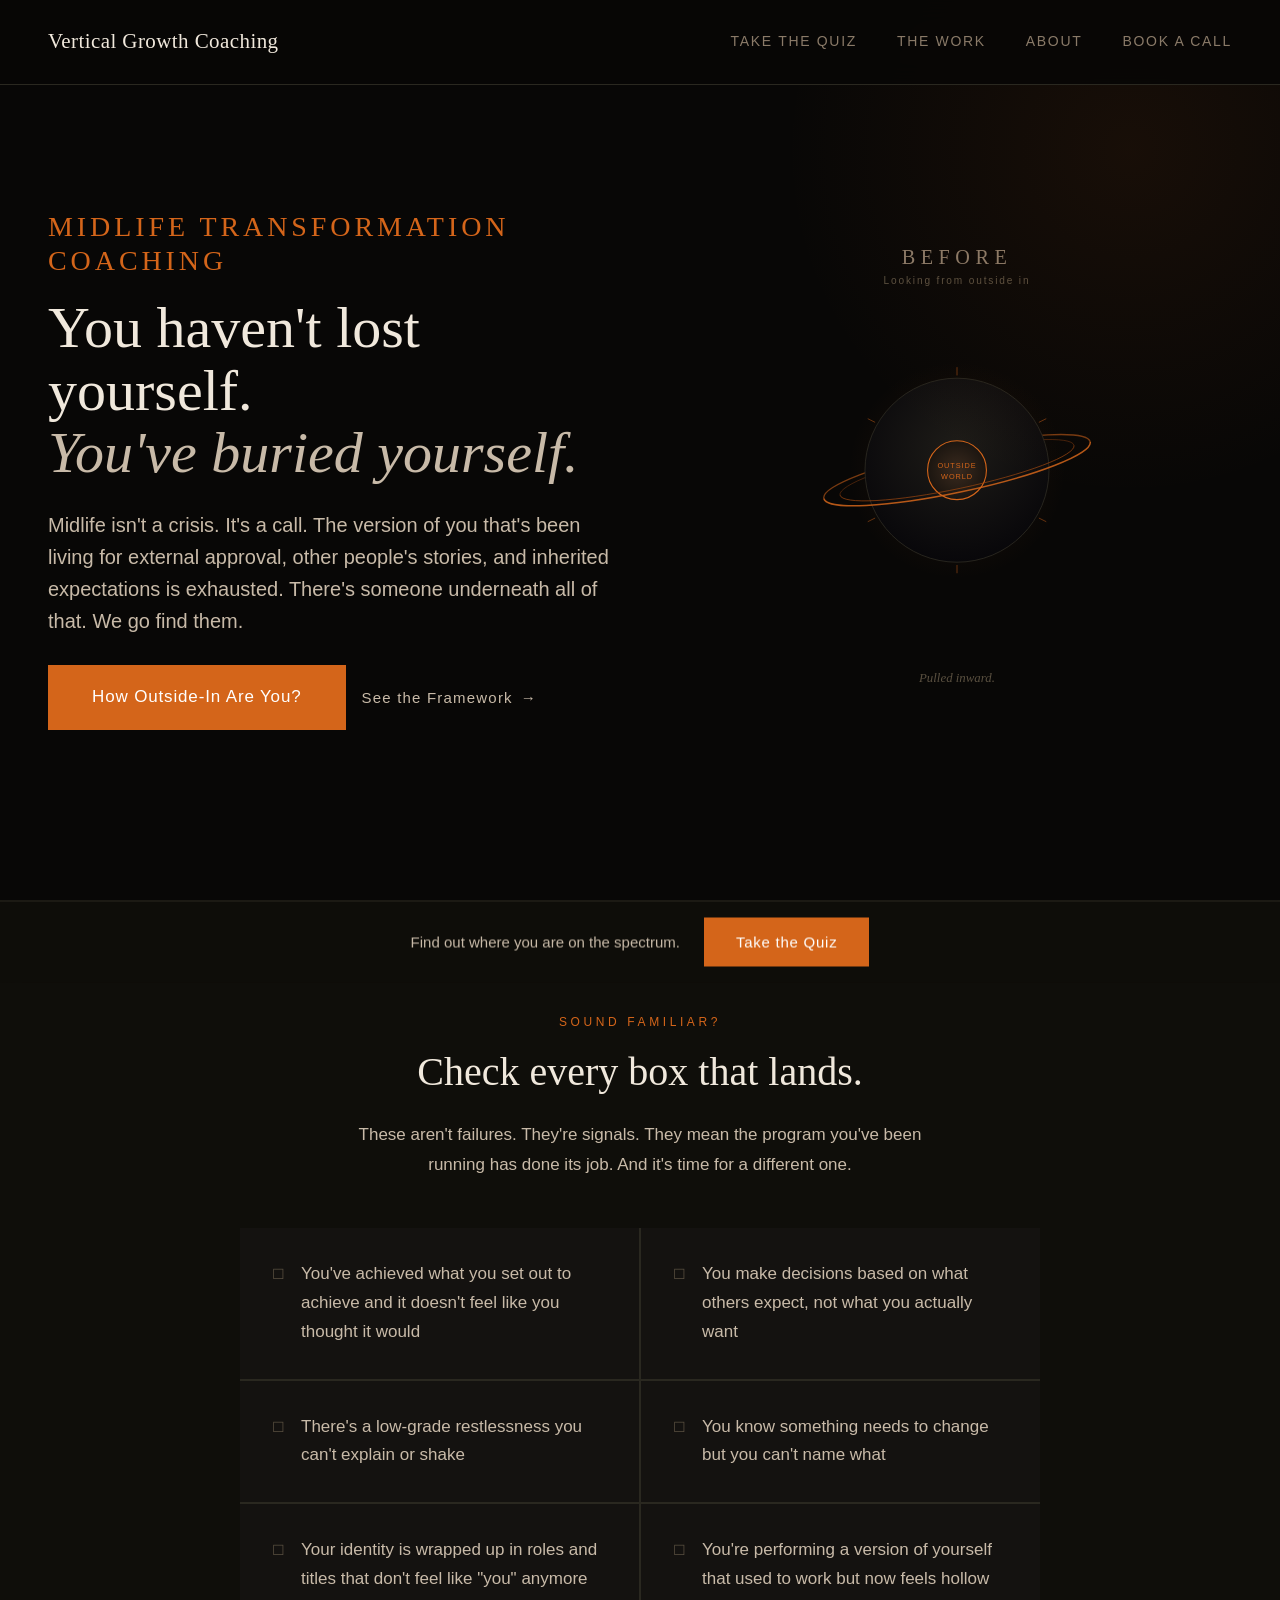
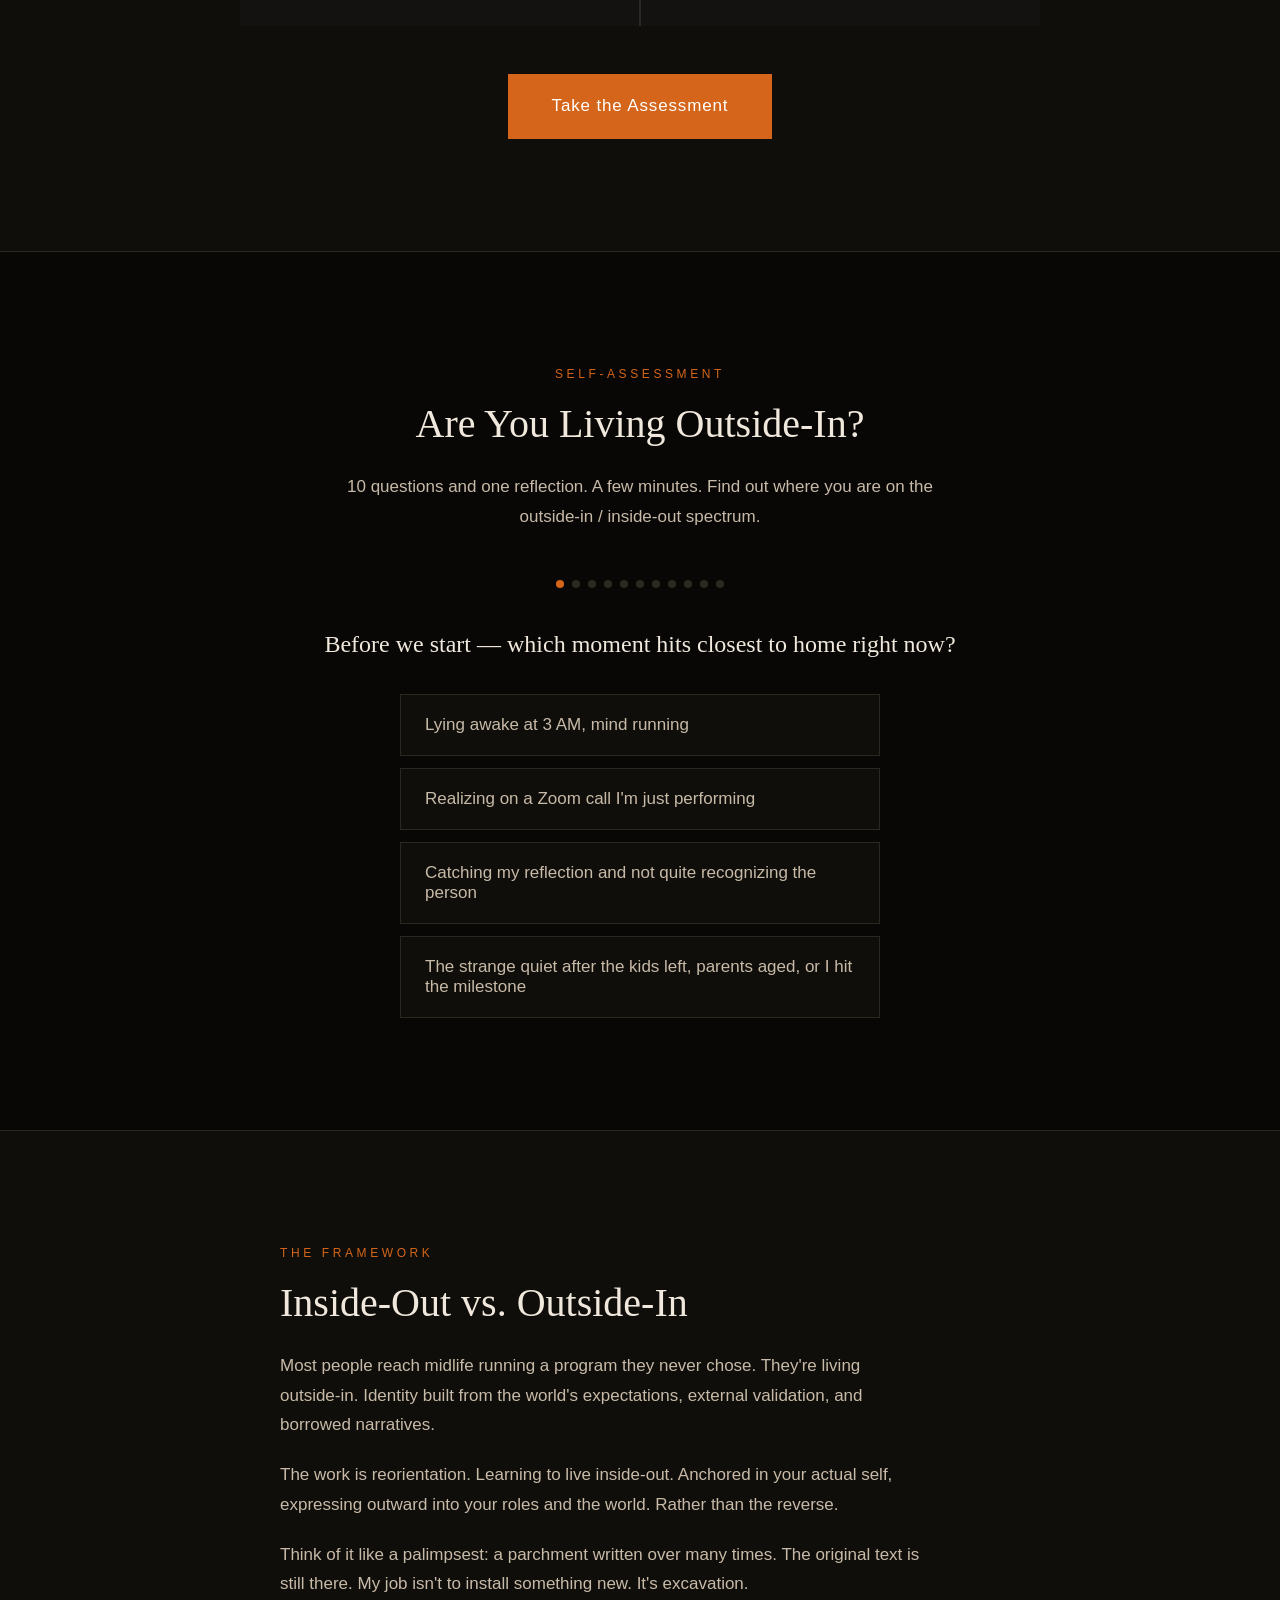
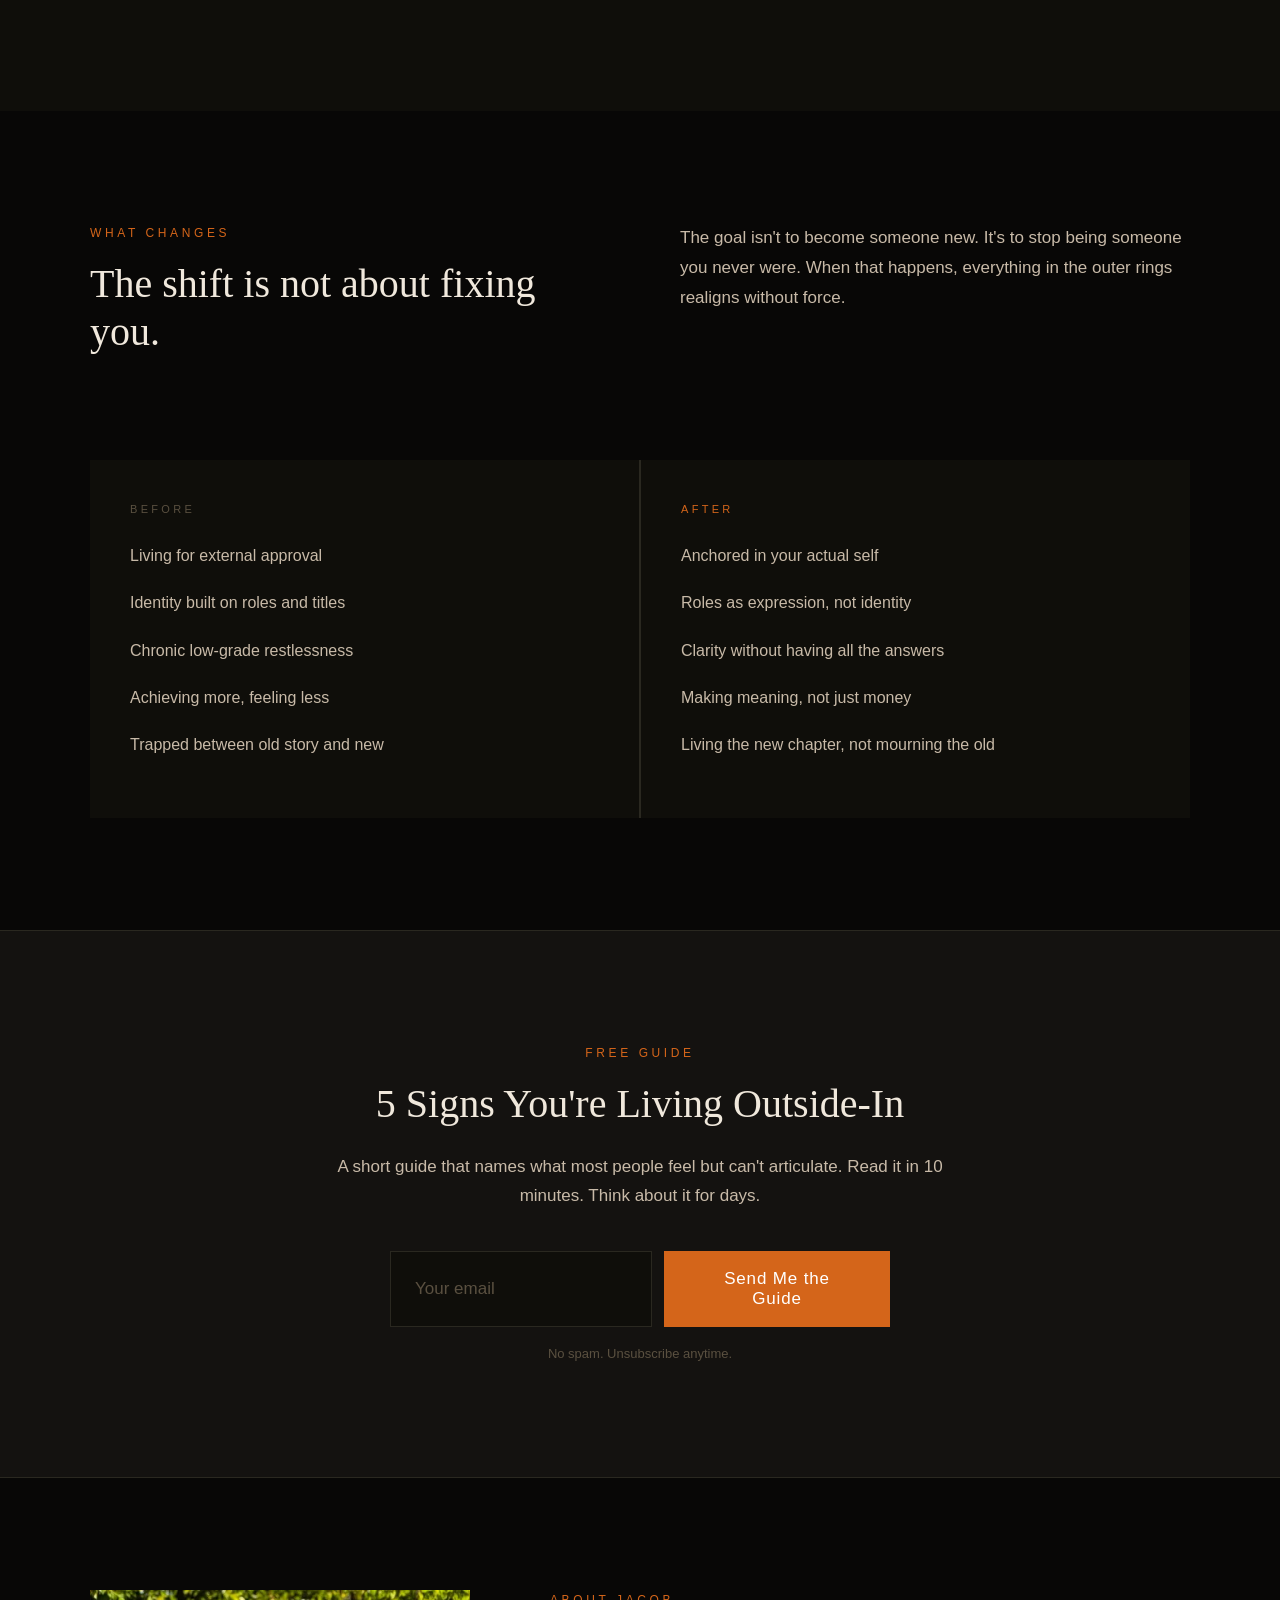
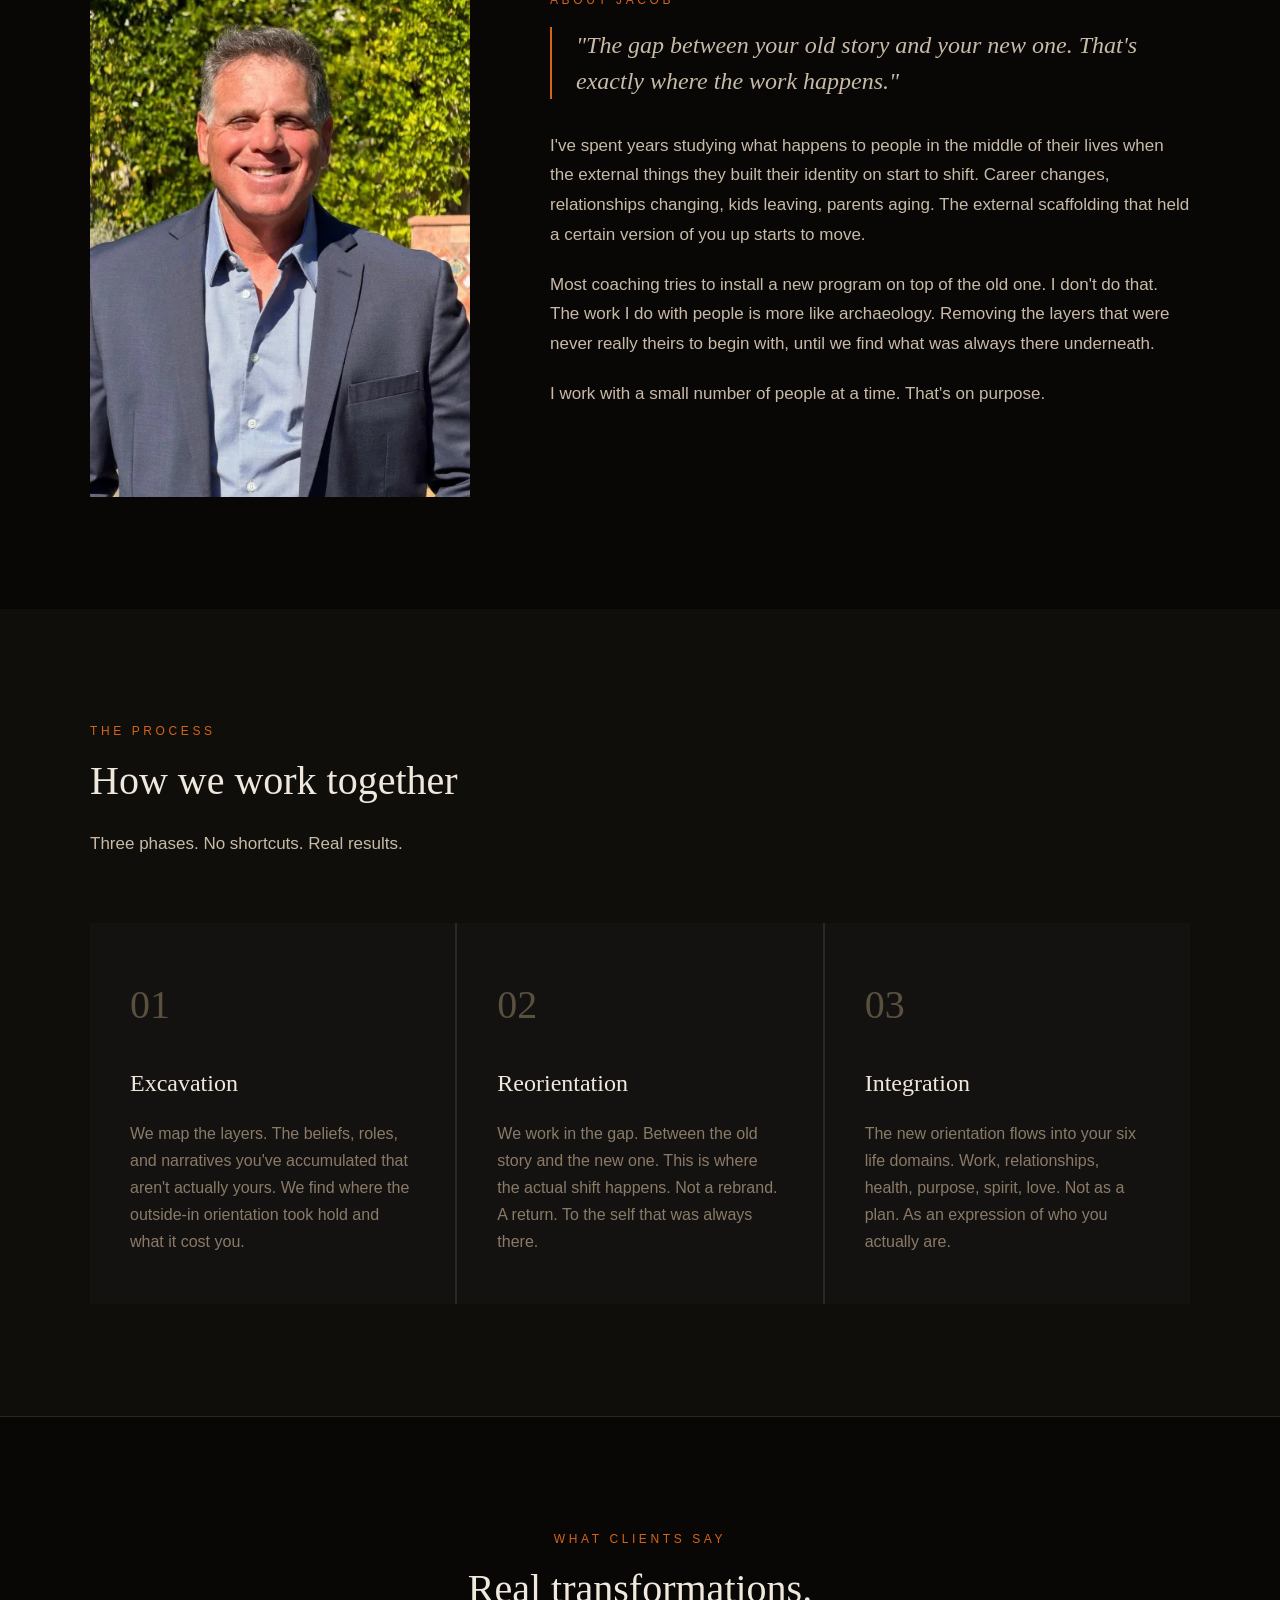
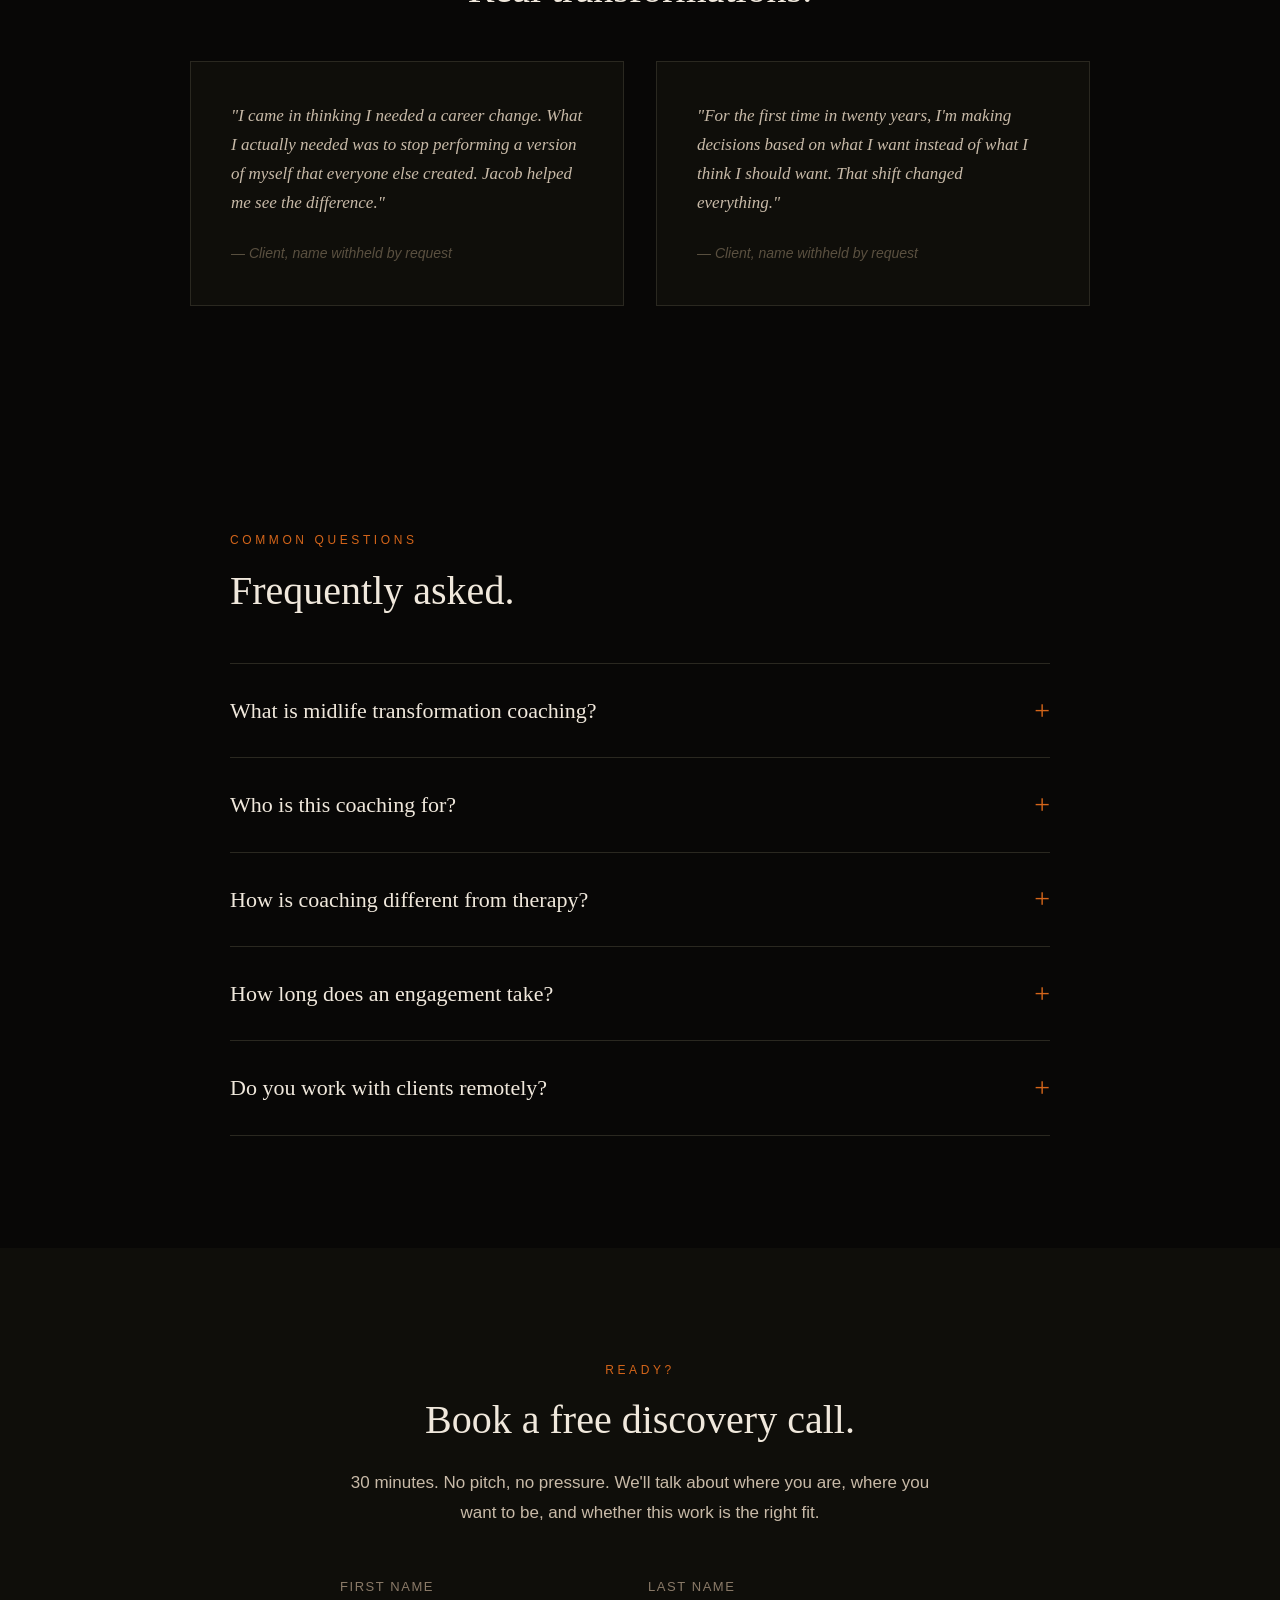
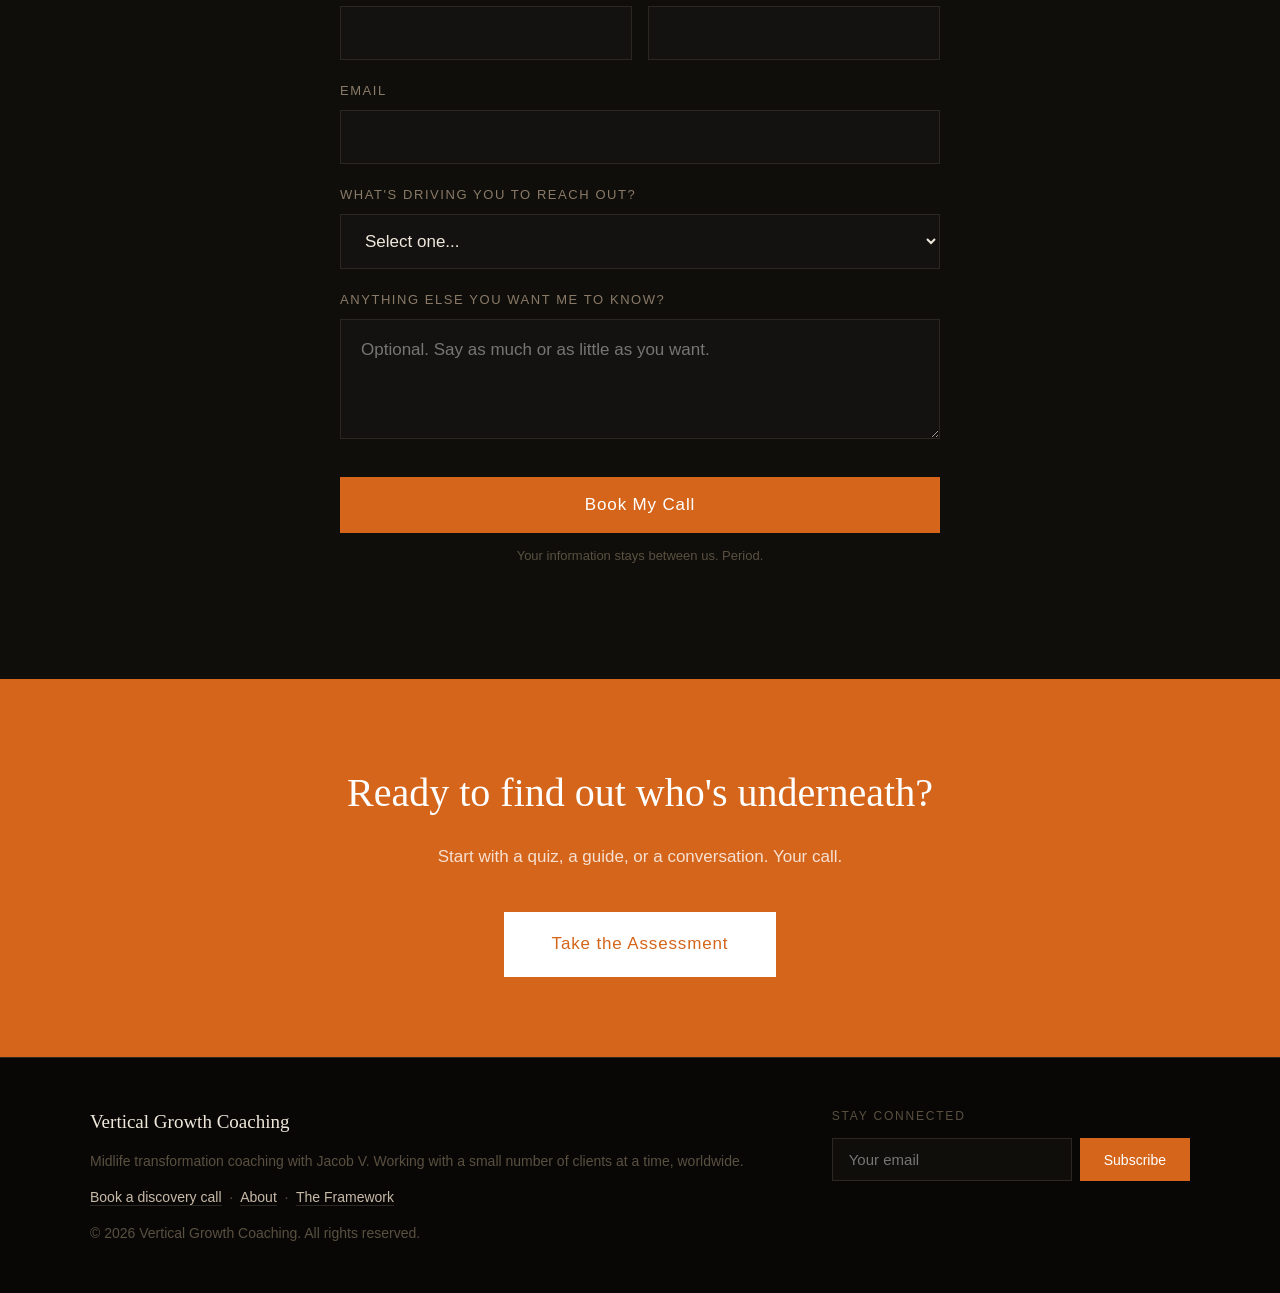
==== commit cc30d0f2: "Hero: animated Before/After framework diagram, mobile-optimized Promote the inside-out vs. outside-i" ====
--- a/index.html
+++ b/index.html
@@ -348,32 +348,48 @@
       background: radial-gradient(circle, rgba(212,101,26,0.08) 0%, transparent 70%);
       pointer-events: none;
     }
-    .hero-inner { max-width: 760px; }
+    .hero-inner {
+      width: 100%;
+      max-width: 1200px;
+      margin: 0 auto;
+      display: grid;
+      grid-template-columns: minmax(0, 1.05fr) minmax(0, 1fr);
+      grid-template-areas:
+        "top    diagram"
+        "bottom diagram";
+      column-gap: 56px;
+      row-gap: 24px;
+      align-items: center;
+    }
+    .hero-text-top    { grid-area: top;     align-self: end;    max-width: 580px; }
+    .hero-text-bottom { grid-area: bottom;  align-self: start;  max-width: 580px; }
+    .hero-diagram     { grid-area: diagram; justify-self: center; align-self: center; width: 100%; }
+    .hero-diagram .circles-svg { max-width: 460px; margin: 0 auto; display: block; }
     .hero h1 {
       font-family: var(--font);
-      font-size: clamp(22px, 2.8vw, 30px);
+      font-size: clamp(20px, 2.6vw, 28px);
       line-height: 1.2;
       letter-spacing: 0.14em;
       text-transform: uppercase;
       color: var(--ember);
-      margin-bottom: 28px;
+      margin-bottom: 20px;
       font-weight: normal;
     }
     .hero-tagline {
       font-family: var(--font);
-      font-size: clamp(40px, 6vw, 64px);
+      font-size: clamp(36px, 5.2vw, 58px);
       line-height: 1.08;
       color: var(--text-1);
-      margin-bottom: 32px;
+      margin-bottom: 0;
       font-weight: normal;
     }
     .hero-tagline em { font-style: italic; color: var(--text-2); }
     .hero-body {
-      font-size: 21px;
+      font-size: clamp(17px, 1.6vw, 20px);
       color: var(--text-2);
       max-width: 580px;
-      line-height: 1.65;
-      margin-bottom: 48px;
+      line-height: 1.6;
+      margin-bottom: 28px;
     }
     .cta-group { display: flex; gap: 16px; flex-wrap: wrap; align-items: center; }
 
@@ -760,21 +776,56 @@
     /* ── FRAMEWORK ── */
     #framework { background: var(--surface); }
     .framework-inner {
-      max-width: 1100px;
+      max-width: 720px;
       margin: 0 auto;
-      display: grid;
-      grid-template-columns: 1fr 1fr;
-      gap: 80px;
-      align-items: center;
     }
     .framework-text p + p { margin-top: 20px; }
-    .circles-diagram {
-      display: flex;
-      justify-content: center;
-      align-items: center;
-      padding: 32px 0;
-    }
-    .circles-svg { width: 100%; max-width: 380px; height: auto; }
+    .circles-diagram { width: 100%; display: flex; justify-content: center; align-items: center; }
+    .circles-svg { width: 100%; height: auto; }
+
+    /* ── Orientation morph (Before → After loop) ── */
+    @keyframes orientationBefore {
+      0%, 28%   { opacity: 1; }
+      44%, 78%  { opacity: 0; }
+      94%, 100% { opacity: 1; }
+    }
+    @keyframes orientationAfter {
+      0%, 28%   { opacity: 0; }
+      44%, 78%  { opacity: 1; }
+      94%, 100% { opacity: 0; }
+    }
+    @keyframes orientationDomain {
+      0%, 28%   { fill: #5A5040; }
+      44%, 78%  { fill: #C8BAA8; }
+      94%, 100% { fill: #5A5040; }
+    }
+    @keyframes orientationWedge {
+      0%, 28%   { stroke: #2A2820; }
+      44%, 78%  { stroke: #4A3826; }
+      94%, 100% { stroke: #2A2820; }
+    }
+    @keyframes selfPulse {
+      0%, 100% { opacity: 0.55; }
+      50%      { opacity: 1; }
+    }
+    .circles-svg .anim-before        { animation: orientationBefore 14s ease-in-out infinite; }
+    .circles-svg .anim-after         { animation: orientationAfter  14s ease-in-out infinite; opacity: 0; }
+    .circles-svg .domain-labels text { animation: orientationDomain 14s ease-in-out infinite; }
+    .circles-svg .wedge-lines line   { animation: orientationWedge  14s ease-in-out infinite; }
+    .circles-svg .self-halo          { animation: selfPulse 4s ease-in-out infinite; }
+
+    @media (prefers-reduced-motion: reduce) {
+      .circles-svg .anim-before,
+      .circles-svg .anim-after,
+      .circles-svg .domain-labels text,
+      .circles-svg .wedge-lines line,
+      .circles-svg .self-halo { animation: none; }
+      .circles-svg .anim-before        { opacity: 0; }
+      .circles-svg .anim-after         { opacity: 1; }
+      .circles-svg .domain-labels text { fill: #C8BAA8; }
+      .circles-svg .wedge-lines line   { stroke: #4A3826; }
+      .circles-svg .self-halo          { opacity: 0.85; }
+    }
 
     /* ── TRANSFORMATION ── */
     .transformation-inner { max-width: 1100px; margin: 0 auto; }
@@ -1113,9 +1164,21 @@
     @media (max-width: 900px) {
       nav { padding: 20px 24px; }
       .nav-links { display: none; }
-      .hero { padding: 100px 24px 60px; }
+      .hero { padding: 92px 20px 56px; min-height: 0; }
+      .hero-inner {
+        grid-template-columns: 1fr;
+        grid-template-areas:
+          "top"
+          "diagram"
+          "bottom";
+        column-gap: 0;
+        row-gap: 20px;
+        align-items: stretch;
+      }
+      .hero-text-top,
+      .hero-text-bottom { align-self: stretch; max-width: 100%; }
+      .hero-diagram .circles-svg { max-width: 340px; }
       section { padding: 80px 24px; }
-      .framework-inner,
       .about-inner,
       .transformation-header { grid-template-columns: 1fr; gap: 48px; }
       .shift-grid { grid-template-columns: 1fr; }
@@ -1153,14 +1216,138 @@
 <!-- HERO -->
 <section class="hero">
   <div class="hero-inner">
-    <h1>Midlife Transformation Coaching</h1>
-    <p class="hero-tagline">You haven't lost yourself.<br><em>You've buried yourself.</em></p>
-    <p class="hero-body">
-      Midlife isn't a crisis. It's a call. The version of you that's been living for external approval, other people's stories, and inherited expectations is exhausted. There's someone underneath all of that. We go find them.
-    </p>
-    <div class="cta-group">
-      <a href="#quiz" class="btn-primary">How Outside-In Are You?</a>
-      <a href="#framework" class="btn-ghost">See the Framework</a>
+    <div class="hero-text-top">
+      <h1>Midlife Transformation Coaching</h1>
+      <p class="hero-tagline">You haven't lost yourself.<br><em>You've buried yourself.</em></p>
+    </div>
+
+    <div class="hero-diagram">
+      <svg class="circles-svg" viewBox="0 0 500 520" fill="none" xmlns="http://www.w3.org/2000/svg" role="img" aria-labelledby="orientationTitle orientationDesc">
+        <title id="orientationTitle">Inside-Out vs. Outside-In Orientation</title>
+        <desc id="orientationDesc">An animated diagram that loops between two states. In the "Before" state, the outside world sits at the center of life and the six domains — Purpose, Work, Family, Love, Spirit, Health — are organized around it, ringed tightly by an ember halo. In the "After" state, the self is at the center, the outside world becomes a peripheral gold orbit, and the same six domains brighten as they express outward from a self-anchored core.</desc>
+
+        <defs>
+          <radialGradient id="planet" cx="50%" cy="38%" r="62%">
+            <stop offset="0%" stop-color="#1E1C18"/>
+            <stop offset="100%" stop-color="#08070A"/>
+          </radialGradient>
+          <radialGradient id="coreWorld" cx="50%" cy="50%" r="60%">
+            <stop offset="0%" stop-color="#3A2A1E"/>
+            <stop offset="100%" stop-color="#15110D"/>
+          </radialGradient>
+          <radialGradient id="coreSelf" cx="50%" cy="45%" r="55%">
+            <stop offset="0%" stop-color="#F8A560"/>
+            <stop offset="55%" stop-color="#D4651A"/>
+            <stop offset="100%" stop-color="#6E2E0C"/>
+          </radialGradient>
+          <radialGradient id="emberHalo" cx="50%" cy="50%" r="50%">
+            <stop offset="0%" stop-color="#D4651A" stop-opacity="0.32"/>
+            <stop offset="60%" stop-color="#D4651A" stop-opacity="0.08"/>
+            <stop offset="100%" stop-color="#D4651A" stop-opacity="0"/>
+          </radialGradient>
+        </defs>
+
+        <g class="anim-before">
+          <text x="250" y="36" text-anchor="middle" font-family="Georgia, serif" font-size="22" fill="#8A7A68" letter-spacing="6">BEFORE</text>
+          <text x="250" y="58" text-anchor="middle" font-family="-apple-system, sans-serif" font-size="11" fill="#5A5040" letter-spacing="2">Looking from outside in</text>
+        </g>
+        <g class="anim-after">
+          <text x="250" y="36" text-anchor="middle" font-family="Georgia, serif" font-size="22" fill="#D4651A" letter-spacing="6">AFTER</text>
+          <text x="250" y="58" text-anchor="middle" font-family="-apple-system, sans-serif" font-size="11" fill="#8A7A68" letter-spacing="2">Looking from inside out</text>
+        </g>
+
+        <g transform="translate(250 260)">
+          <circle class="anim-before" r="118" fill="url(#emberHalo)" opacity="0.55"/>
+          <g class="anim-after">
+            <circle class="self-halo" r="150" fill="url(#emberHalo)"/>
+          </g>
+
+          <g transform="rotate(-12)">
+            <g class="anim-before">
+              <path d="M -148 0 A 148 24 0 0 1 148 0" stroke="#D4651A" stroke-width="1.5" fill="none" opacity="0.55"/>
+              <path d="M -130 0 A 130 20 0 0 1 130 0" stroke="#7A3810" stroke-width="1" fill="none" opacity="0.55"/>
+            </g>
+            <g class="anim-after">
+              <path d="M -162 0 A 162 28 0 0 1 162 0" stroke="#C9A84C" stroke-width="1.2" fill="none" opacity="0.55"/>
+              <path d="M -142 0 A 142 22 0 0 1 142 0" stroke="#8A7A68" stroke-width="1" fill="none" opacity="0.45"/>
+            </g>
+          </g>
+
+          <text class="anim-after" x="0" y="-34" text-anchor="middle" font-family="-apple-system, sans-serif" font-size="9" fill="#8A7A68" letter-spacing="3">OUTSIDE WORLD</text>
+
+          <circle r="100" fill="url(#planet)" stroke="#2A2820" stroke-width="1"/>
+
+          <g class="wedge-lines">
+            <line x1="32"   y1="0"     x2="100"  y2="0"/>
+            <line x1="16"   y1="27.7"  x2="50"   y2="86.6"/>
+            <line x1="-16"  y1="27.7"  x2="-50"  y2="86.6"/>
+            <line x1="-32"  y1="0"     x2="-100" y2="0"/>
+            <line x1="-16"  y1="-27.7" x2="-50"  y2="-86.6"/>
+            <line x1="16"   y1="-27.7" x2="50"   y2="-86.6"/>
+          </g>
+
+          <g class="domain-labels" font-family="-apple-system, sans-serif" font-size="10" letter-spacing="1.4" text-anchor="middle">
+            <text x="0"   y="-62">PURPOSE</text>
+            <text x="54"  y="-30">WORK</text>
+            <text x="54"  y="36">FAMILY</text>
+            <text x="0"   y="68">LOVE</text>
+            <text x="-54" y="36">SPIRIT</text>
+            <text x="-54" y="-30">HEALTH</text>
+          </g>
+
+          <g class="anim-before" stroke="#D4651A" stroke-width="0.9" fill="none" opacity="0.55">
+            <path d="M 0 -112 L 0 -103"/>
+            <path d="M 97 -56 L 89 -52"/>
+            <path d="M 97 56 L 89 52"/>
+            <path d="M 0 112 L 0 103"/>
+            <path d="M -97 56 L -89 52"/>
+            <path d="M -97 -56 L -89 -52"/>
+          </g>
+          <g class="anim-after" stroke="#D4651A" stroke-width="1" fill="none" opacity="0.75">
+            <path d="M 0 -103 L 0 -114"/>
+            <path d="M 89 -52 L 98 -57"/>
+            <path d="M 89 52 L 98 57"/>
+            <path d="M 0 103 L 0 114"/>
+            <path d="M -89 52 L -98 57"/>
+            <path d="M -89 -52 L -98 -57"/>
+          </g>
+
+          <g class="anim-before">
+            <circle r="32" fill="url(#coreWorld)" stroke="#D4651A" stroke-width="1.2"/>
+            <text y="-2" text-anchor="middle" font-family="-apple-system, sans-serif" font-size="8" fill="#D4651A" letter-spacing="1">OUTSIDE</text>
+            <text y="10" text-anchor="middle" font-family="-apple-system, sans-serif" font-size="8" fill="#D4651A" letter-spacing="1">WORLD</text>
+          </g>
+
+          <g class="anim-after">
+            <circle r="32" fill="url(#coreSelf)" stroke="#F8A560" stroke-width="1.2"/>
+            <text y="11" text-anchor="middle" font-family="Georgia, serif" font-size="34" font-style="italic" font-weight="bold" fill="#FFF6E8">I</text>
+          </g>
+
+          <g transform="rotate(-12)">
+            <g class="anim-before">
+              <path d="M -148 0 A 148 24 0 0 0 148 0" stroke="#D4651A" stroke-width="1.6" fill="none" opacity="0.85"/>
+              <path d="M -130 0 A 130 20 0 0 0 130 0" stroke="#A04810" stroke-width="1" fill="none" opacity="0.7"/>
+            </g>
+            <g class="anim-after">
+              <path d="M -162 0 A 162 28 0 0 0 162 0" stroke="#C9A84C" stroke-width="1.4" fill="none" opacity="0.75"/>
+              <path d="M -142 0 A 142 22 0 0 0 142 0" stroke="#8A7A68" stroke-width="1" fill="none" opacity="0.55"/>
+            </g>
+          </g>
+        </g>
+
+        <text class="anim-before" x="250" y="490" text-anchor="middle" font-family="Georgia, serif" font-size="14" fill="#5A5040" font-style="italic">Pulled inward.</text>
+        <text class="anim-after"  x="250" y="490" text-anchor="middle" font-family="Georgia, serif" font-size="14" fill="#C8BAA8" font-style="italic">Radiating outward.</text>
+      </svg>
+    </div>
+
+    <div class="hero-text-bottom">
+      <p class="hero-body">
+        Midlife isn't a crisis. It's a call. The version of you that's been living for external approval, other people's stories, and inherited expectations is exhausted. There's someone underneath all of that. We go find them.
+      </p>
+      <div class="cta-group">
+        <a href="#quiz" class="btn-primary">How Outside-In Are You?</a>
+        <a href="#framework" class="btn-ghost">See the Framework</a>
+      </div>
     </div>
   </div>
 </section>
@@ -1420,47 +1607,6 @@
       <p class="section-body" style="margin-top:20px;">
         Think of it like a palimpsest: a parchment written over many times. The original text is still there. My job isn't to install something new. It's excavation.
       </p>
-    </div>
-
-    <div class="circles-diagram">
-      <svg class="circles-svg" viewBox="0 0 380 380" fill="none" xmlns="http://www.w3.org/2000/svg">
-        <defs>
-          <radialGradient id="outerGrad" cx="50%" cy="50%" r="50%">
-            <stop offset="0%" stop-color="#2A2820"/>
-            <stop offset="100%" stop-color="#1A1814"/>
-          </radialGradient>
-        </defs>
-        <circle cx="190" cy="190" r="175" fill="url(#outerGrad)" stroke="#2A2820" stroke-width="1"/>
-        <text x="190" y="38" text-anchor="middle" font-family="Georgia, serif" font-size="12" fill="#5A5040" letter-spacing="2">WORLD &amp; EXPECTATIONS</text>
-        <circle cx="190" cy="190" r="118" fill="#0F0E0A" stroke="#2A2820" stroke-width="1"/>
-        <line x1="190" y1="72" x2="190" y2="190" stroke="#2A2820" stroke-width="1"/>
-        <line x1="288" y1="141" x2="190" y2="190" stroke="#2A2820" stroke-width="1"/>
-        <line x1="288" y1="239" x2="190" y2="190" stroke="#2A2820" stroke-width="1"/>
-        <line x1="190" y1="308" x2="190" y2="190" stroke="#2A2820" stroke-width="1"/>
-        <line x1="92" y1="239" x2="190" y2="190" stroke="#2A2820" stroke-width="1"/>
-        <line x1="92" y1="141" x2="190" y2="190" stroke="#2A2820" stroke-width="1"/>
-        <text x="190" y="105" text-anchor="middle" font-family="-apple-system, sans-serif" font-size="11" fill="#8A7A68">WORK</text>
-        <text x="253" y="152" text-anchor="middle" font-family="-apple-system, sans-serif" font-size="11" fill="#8A7A68">FAMILY</text>
-        <text x="253" y="238" text-anchor="middle" font-family="-apple-system, sans-serif" font-size="11" fill="#8A7A68">HEALTH</text>
-        <text x="190" y="278" text-anchor="middle" font-family="-apple-system, sans-serif" font-size="11" fill="#8A7A68">PURPOSE</text>
-        <text x="127" y="238" text-anchor="middle" font-family="-apple-system, sans-serif" font-size="11" fill="#8A7A68">SPIRIT</text>
-        <text x="127" y="152" text-anchor="middle" font-family="-apple-system, sans-serif" font-size="11" fill="#8A7A68">LOVE</text>
-        <circle cx="190" cy="190" r="58" fill="#141210" stroke="#D4651A" stroke-width="1.5"/>
-        <text x="190" y="185" text-anchor="middle" font-family="Georgia, serif" font-size="17" fill="#D4651A" letter-spacing="3">SELF</text>
-        <text x="190" y="204" text-anchor="middle" font-family="-apple-system, sans-serif" font-size="10" fill="#5A5040" letter-spacing="2">CORE IDENTITY</text>
-        <defs>
-          <marker id="arrowOut" markerWidth="8" markerHeight="8" refX="6" refY="3" orient="auto">
-            <path d="M0,0 L0,6 L8,3 z" fill="#D4651A" opacity="0.6"/>
-          </marker>
-          <marker id="arrowIn" markerWidth="8" markerHeight="8" refX="2" refY="3" orient="auto">
-            <path d="M8,0 L8,6 L0,3 z" fill="#5A5040"/>
-          </marker>
-        </defs>
-        <path d="M 190 20 Q 350 20 350 190" stroke="#3A3028" stroke-width="1.5" stroke-dasharray="4 4" fill="none" marker-end="url(#arrowIn)"/>
-        <text x="330" y="100" text-anchor="middle" font-family="-apple-system, sans-serif" font-size="10" fill="#3A3028" transform="rotate(45, 330, 100)">outside-in</text>
-        <path d="M 190 360 Q 30 360 30 190" stroke="#D4651A" stroke-width="1.5" fill="none" marker-end="url(#arrowOut)" opacity="0.7"/>
-        <text x="50" y="290" text-anchor="middle" font-family="-apple-system, sans-serif" font-size="10" fill="#D4651A" transform="rotate(-45, 50, 290)" opacity="0.8">inside-out</text>
-      </svg>
     </div>
   </div>
 </section>
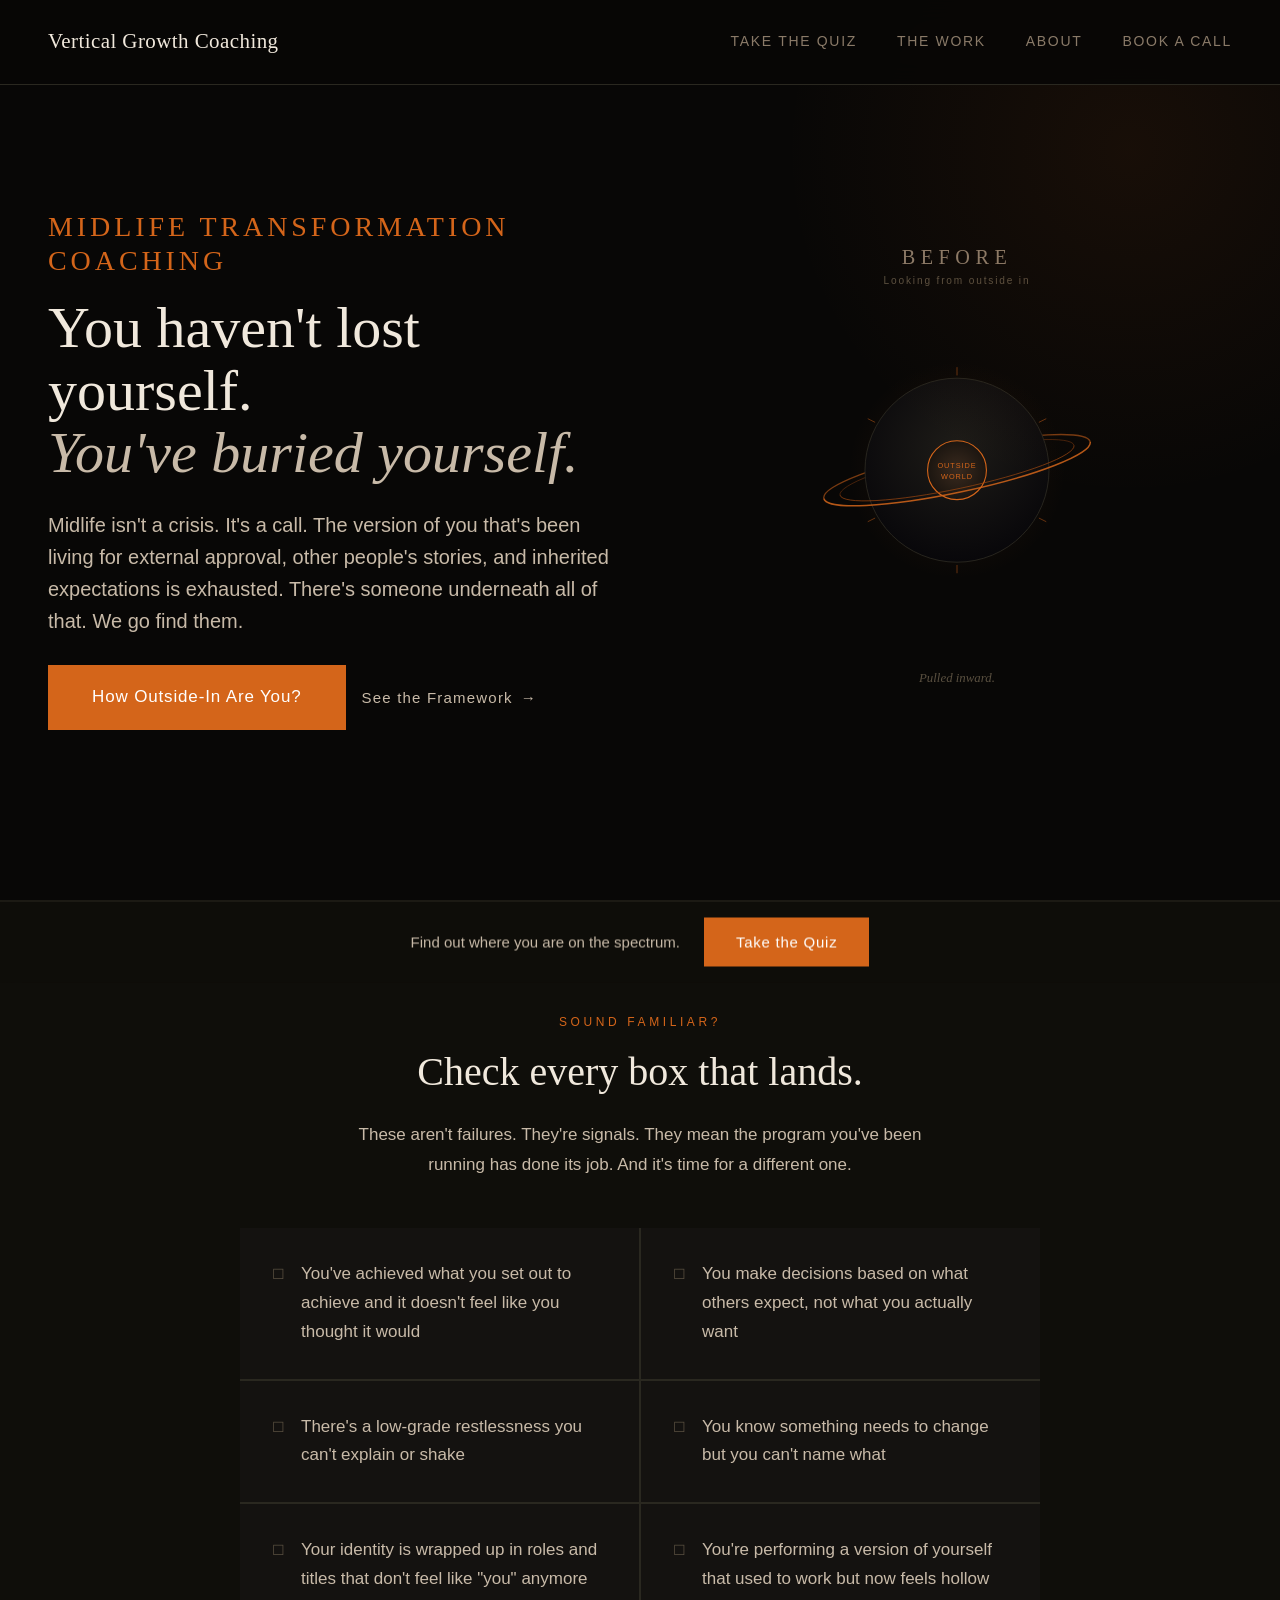
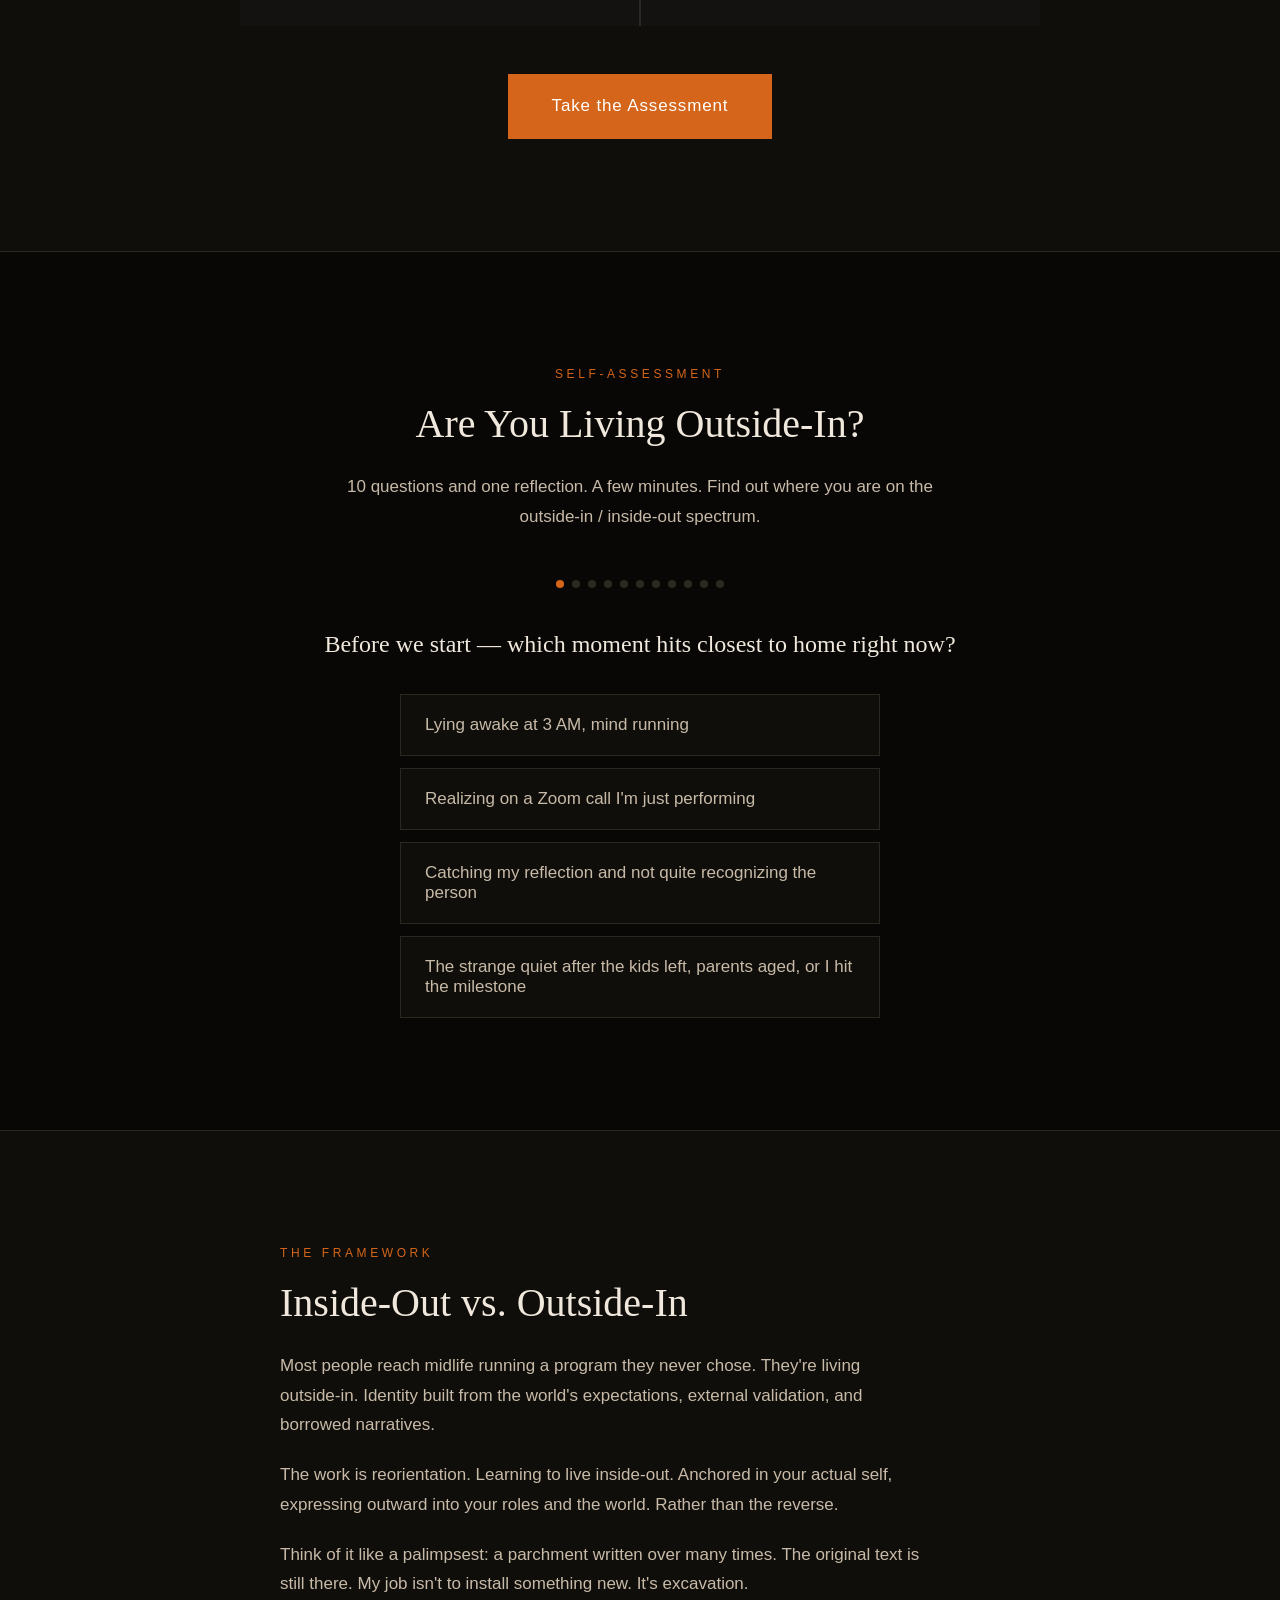
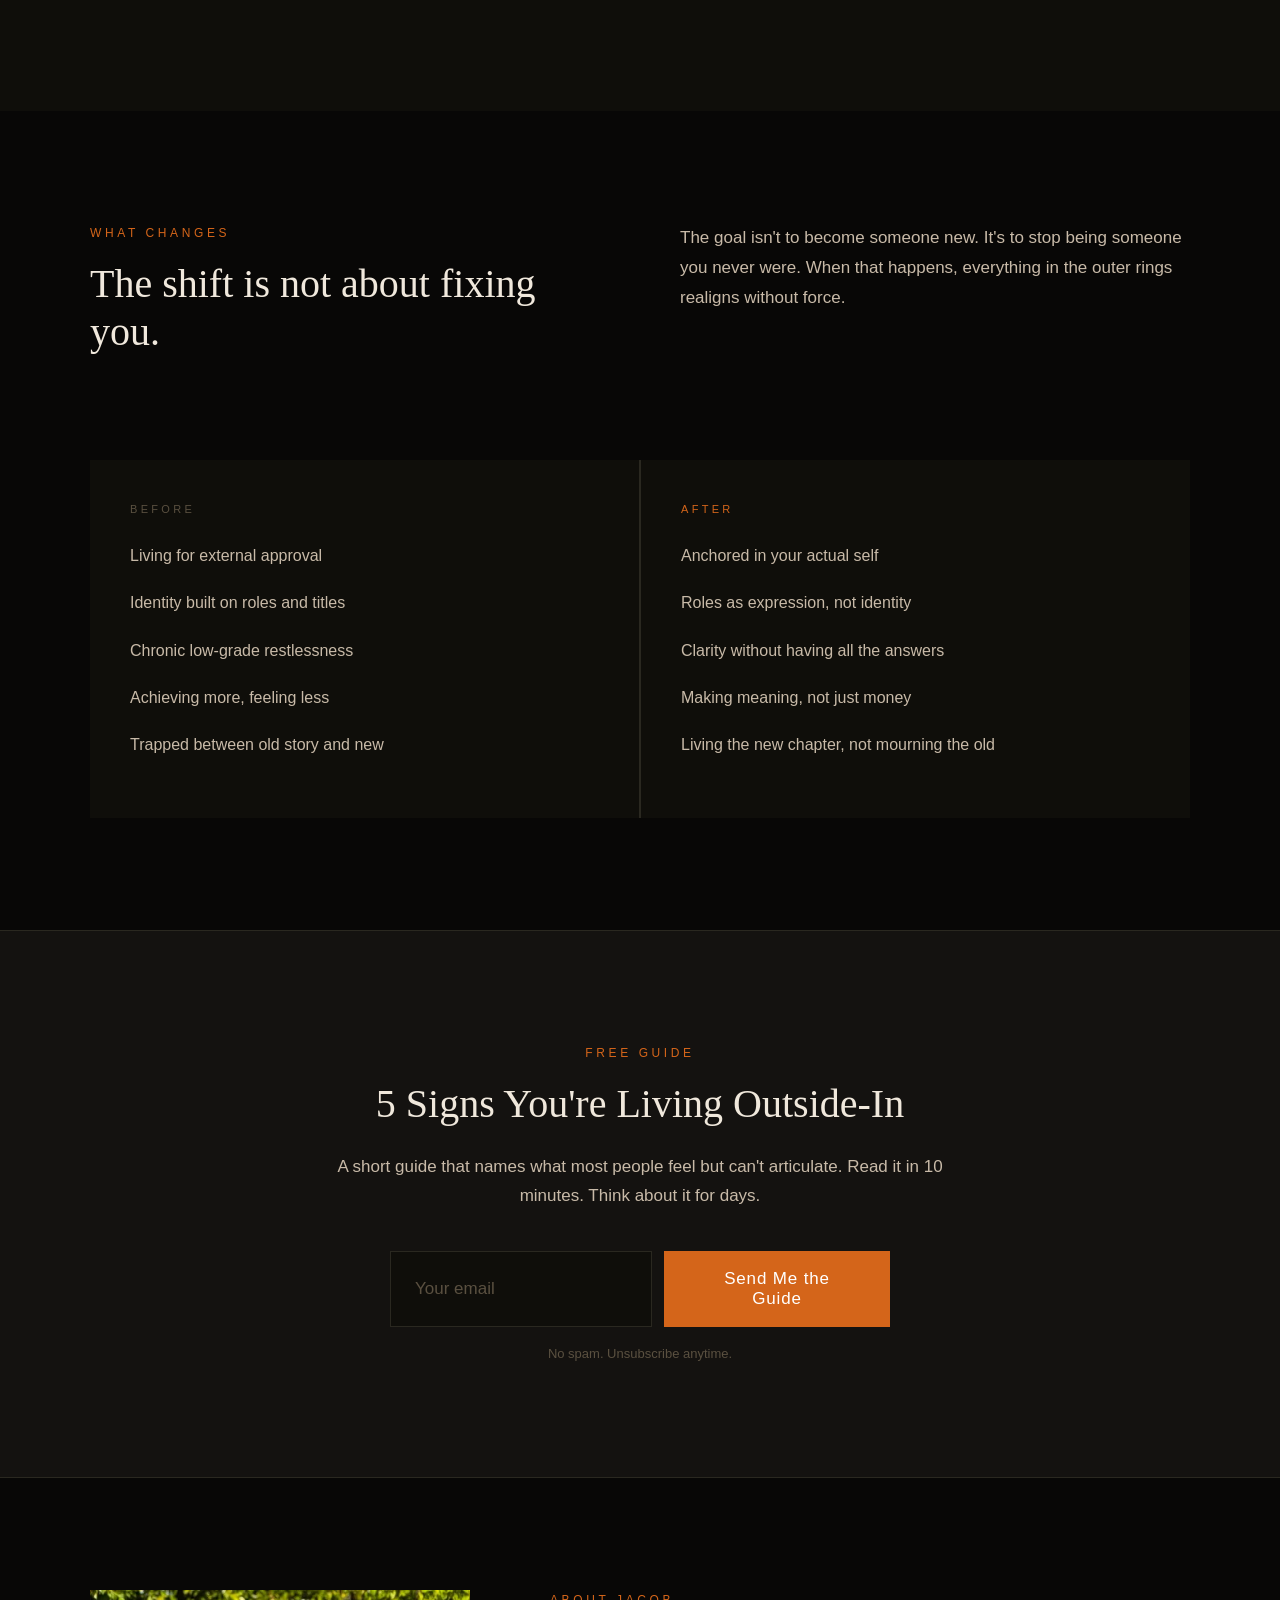
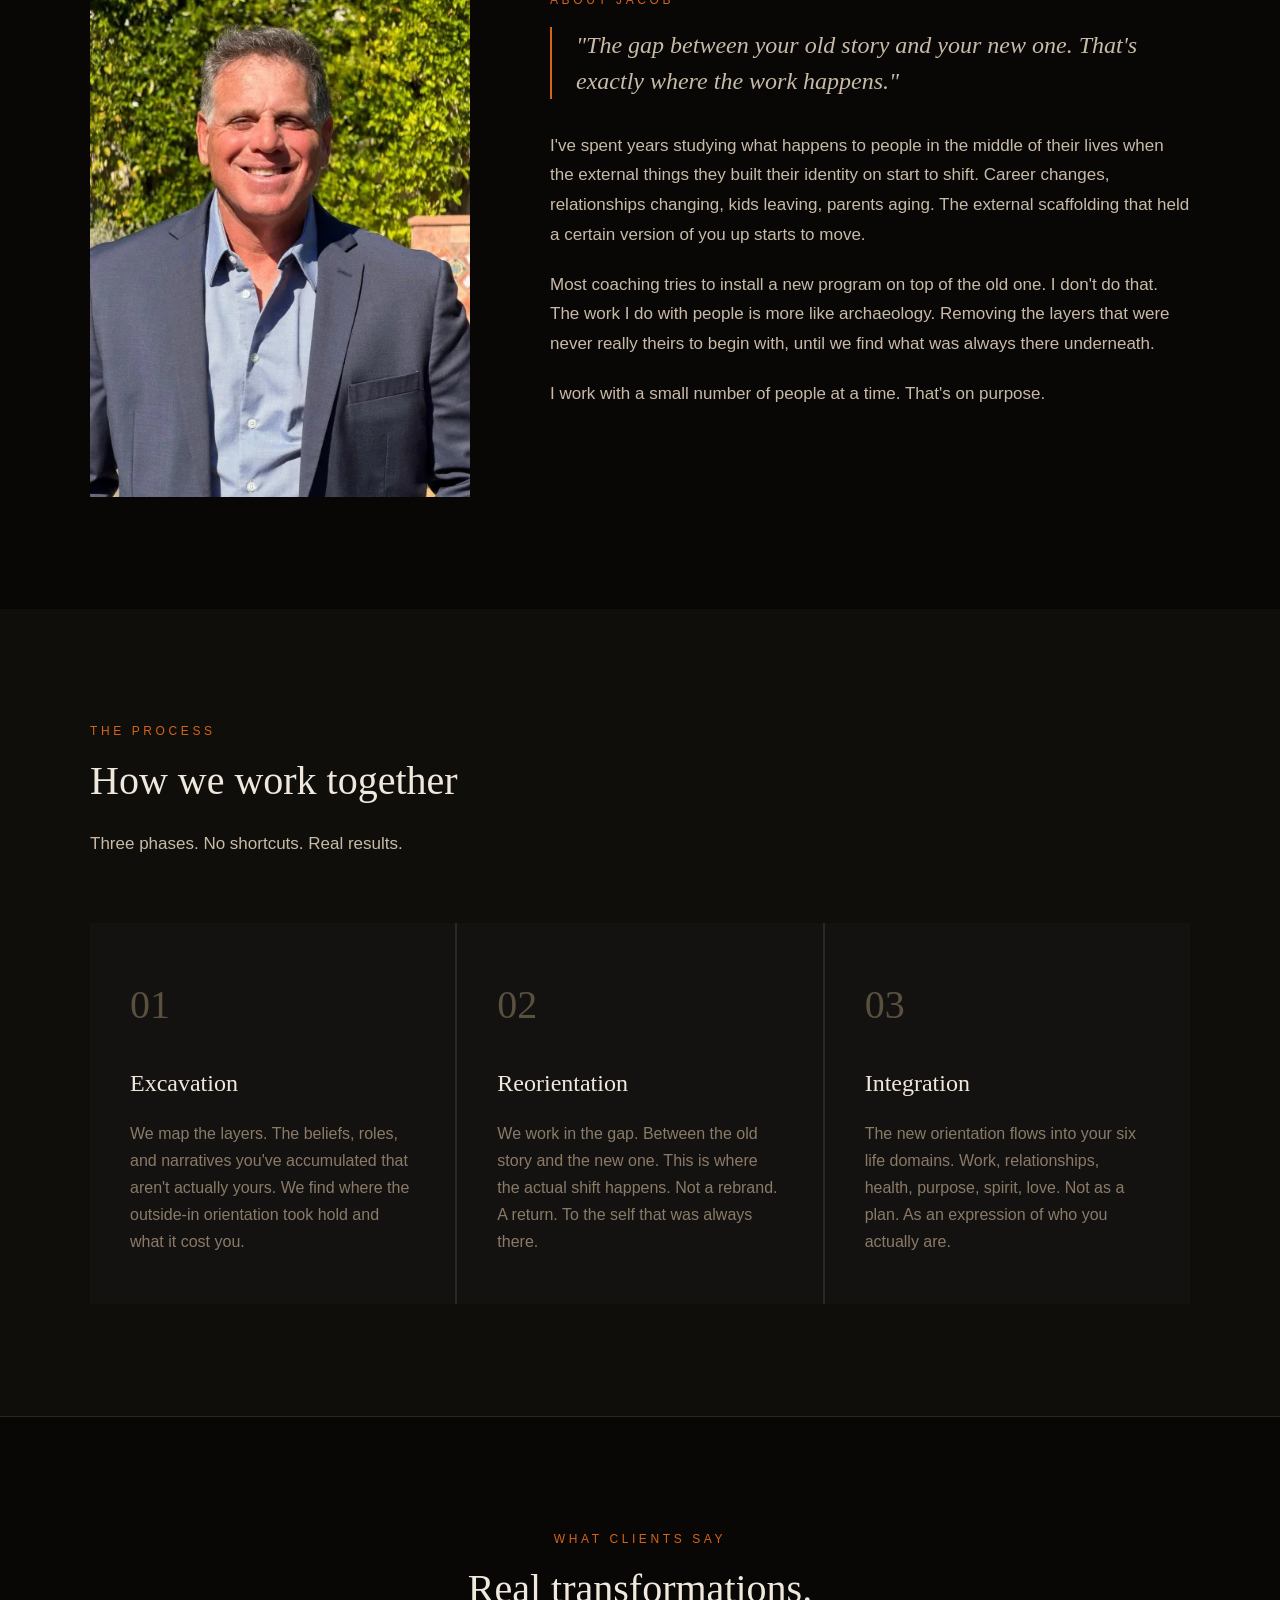
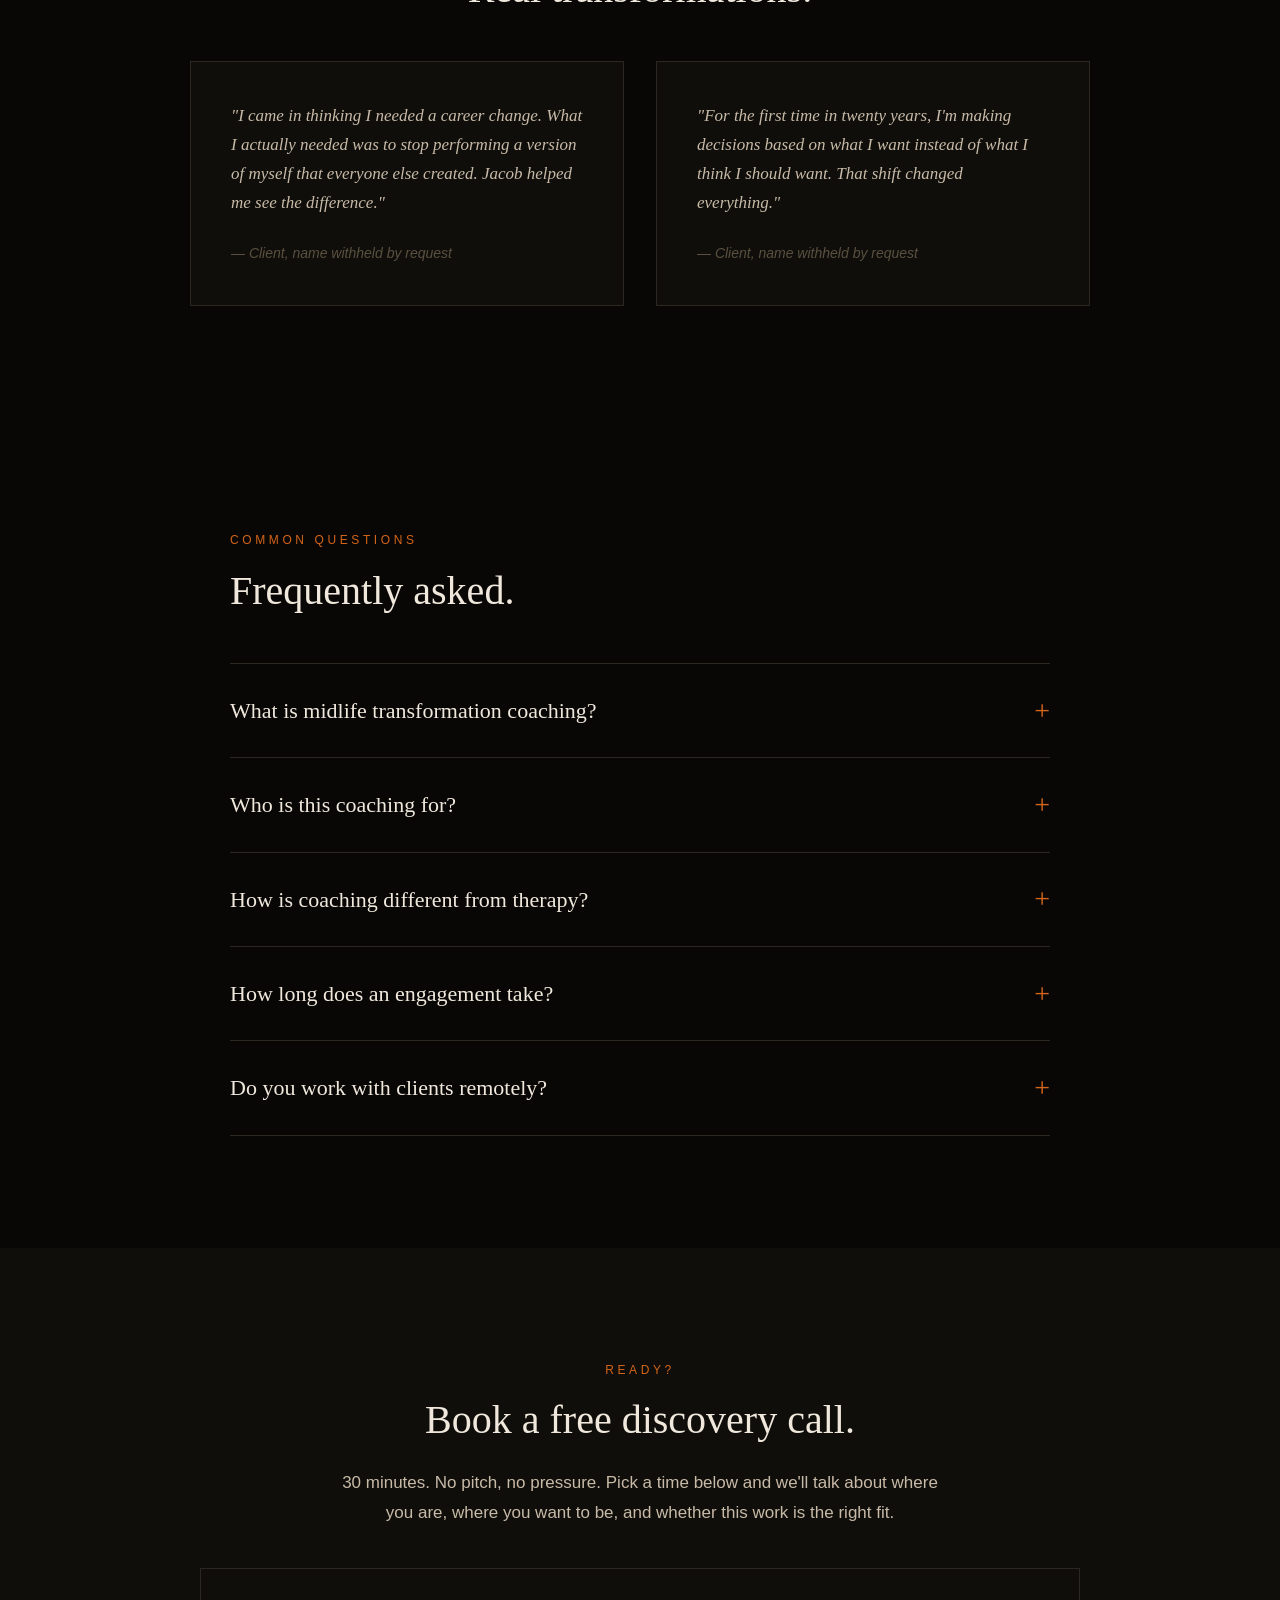
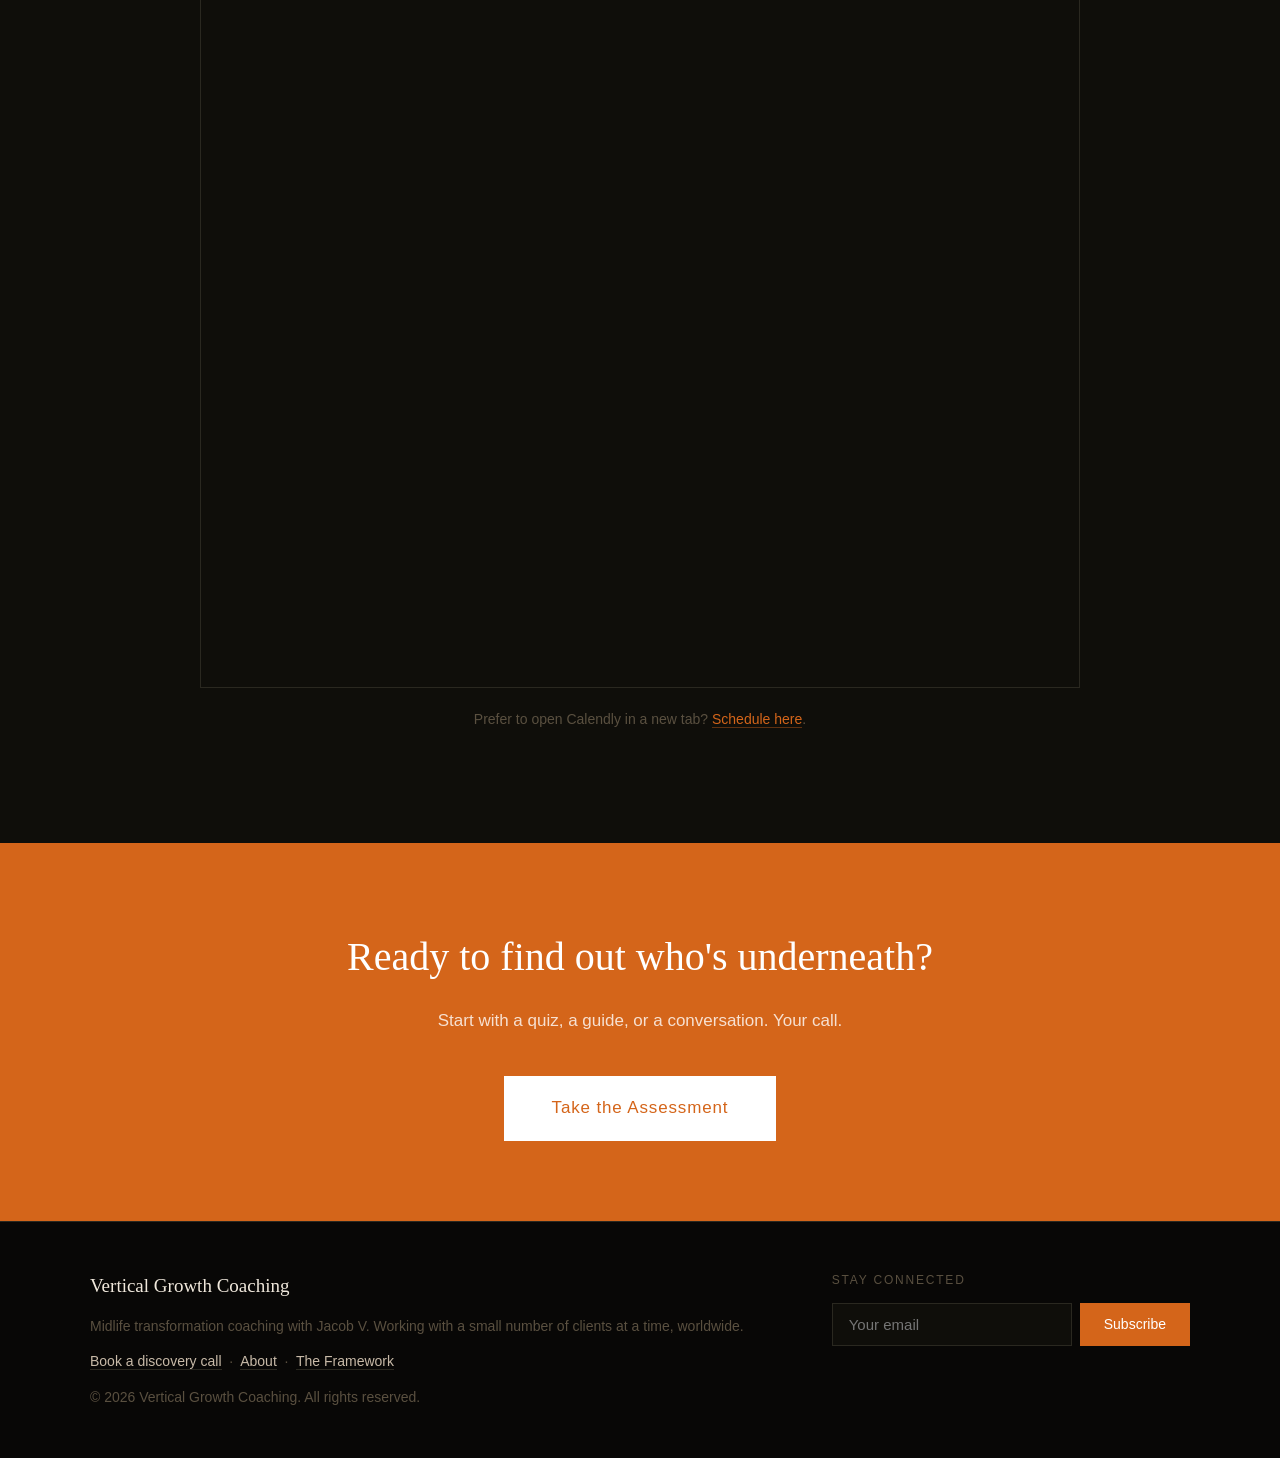
==== commit 2369d7a4: "Replace booking form with Calendly inline widget + CRM-ready tracking Replace the custom Netlify int" ====
--- a/index.html
+++ b/index.html
@@ -1006,41 +1006,29 @@
     /* ── BOOK A CALL (HIGH INTENT) ── */
     #book { background: var(--surface); }
     .book-inner {
-      max-width: 600px;
+      max-width: 880px;
       margin: 0 auto;
       text-align: center;
     }
-    .book-inner .section-body { margin: 0 auto 48px; }
-    .book-form { text-align: left; }
-    .form-group { margin-bottom: 20px; }
-    .form-group label {
-      display: block;
-      font-size: 13px;
-      letter-spacing: 0.12em;
-      text-transform: uppercase;
-      color: var(--text-3);
-      margin-bottom: 8px;
-    }
-    .form-group input,
-    .form-group textarea,
-    .form-group select {
+    .book-inner .section-body { margin: 0 auto 40px; max-width: 600px; }
+    .calendly-inline-widget {
       width: 100%;
-      padding: 16px 20px;
-      background: var(--elevated);
+      min-width: 320px;
+      height: 720px;
+      margin: 0 auto;
       border: 1px solid var(--border);
-      color: var(--text-1);
-      font-size: 17px;
-      font-family: var(--sans);
-      outline: none;
-      transition: border-color 0.2s;
-    }
-    .form-group input:focus,
-    .form-group textarea:focus,
-    .form-group select:focus { border-color: var(--ember); }
-    .form-group textarea { resize: vertical; min-height: 120px; line-height: 1.6; }
-    .form-group select option { background: var(--elevated); }
-    .book-form .btn-primary { width: 100%; text-align: center; margin-top: 8px; }
-    .book-form .privacy-note { font-size: 13px; color: var(--text-4); margin-top: 12px; text-align: center; }
+      background: var(--surface);
+    }
+    .calendly-fallback {
+      margin-top: 20px;
+      font-size: 14px;
+      color: var(--text-4);
+    }
+    .calendly-fallback a { color: var(--ember); text-decoration: none; border-bottom: 1px solid rgba(212,101,26,0.4); }
+    .calendly-fallback a:hover { color: var(--text-1); }
+    @media (max-width: 720px) {
+      .calendly-inline-widget { height: 1080px; }
+    }
 
     /* ── STICKY BOTTOM BAR ── */
     .sticky-bar {
@@ -1778,45 +1766,24 @@
     <div class="section-label">Ready?</div>
     <h2 class="section-title">Book a free discovery call.</h2>
     <p class="section-body">
-      30 minutes. No pitch, no pressure. We'll talk about where you are, where you want to be, and whether this work is the right fit.
+      30 minutes. No pitch, no pressure. Pick a time below and we'll talk about where you are, where you want to be, and whether this work is the right fit.
     </p>
-    <form class="book-form" name="book-call" method="POST" data-netlify="true" netlify-honeypot="bot-field" onsubmit="handleBooking(event)">
-      <input type="hidden" name="form-name" value="book-call">
-      <p hidden><label>Don't fill this out: <input name="bot-field"></label></p>
-      <div style="display: grid; grid-template-columns: 1fr 1fr; gap: 16px;">
-        <div class="form-group">
-          <label>First Name</label>
-          <input type="text" name="firstName" required>
-        </div>
-        <div class="form-group">
-          <label>Last Name</label>
-          <input type="text" name="lastName" required>
-        </div>
-      </div>
-      <div class="form-group">
-        <label>Email</label>
-        <input type="email" name="email" required>
-      </div>
-      <div class="form-group">
-        <label>What's driving you to reach out?</label>
-        <select name="driver" required>
-          <option value="">Select one...</option>
-          <option value="career">Career feels hollow or stuck</option>
-          <option value="identity">Don't know who I am anymore</option>
-          <option value="relationships">Relationships are shifting</option>
-          <option value="purpose">Lost sense of purpose</option>
-          <option value="restless">Can't shake a feeling of restlessness</option>
-          <option value="other">Something else</option>
-        </select>
-      </div>
-      <div class="form-group">
-        <label>Anything else you want me to know?</label>
-        <textarea name="context" placeholder="Optional. Say as much or as little as you want."></textarea>
-      </div>
-      <button type="submit" class="btn-primary">Book My Call</button>
-      <p class="privacy-note">Your information stays between us. Period.</p>
-    </form>
-    <div class="success-msg" id="bookingSuccess">Got it. I'll be in touch within 24 hours to find a time that works.</div>
+
+    <!-- Calendly inline widget -->
+    <div class="calendly-inline-widget"
+         data-url="https://calendly.com/hello-verticalgrowthcoaching/30min?background_color=0F0E0A&text_color=F0E8DC&primary_color=D4651A&hide_gdpr_banner=1"
+         aria-label="Book a 30-minute discovery call with Jacob V"></div>
+    <noscript>
+      <p class="calendly-fallback">
+        Scheduling requires JavaScript. You can also
+        <a href="https://calendly.com/hello-verticalgrowthcoaching/30min" target="_blank" rel="noopener">open my Calendly directly</a>.
+      </p>
+    </noscript>
+    <p class="calendly-fallback">
+      Prefer to open Calendly in a new tab?
+      <a href="https://calendly.com/hello-verticalgrowthcoaching/30min" target="_blank" rel="noopener">Schedule here</a>.
+    </p>
+    <script type="text/javascript" src="https://assets.calendly.com/assets/external/widget.js" async></script>
   </div>
 </section>
 
@@ -1844,6 +1811,17 @@
   <input type="text" name="primaryPain">
   <input type="text" name="answers">
   <input type="text" name="timeOnQuiz">
+</form>
+
+<!-- Calendly booking conversion — captured via JS postMessage listener.
+     Every completed Calendly booking writes a row here, tagged 'booked_a_call'.
+     CRM integration: Netlify → Forms → calendly-booking → Notifications →
+     add an outgoing webhook (Zapier, Make, HubSpot, etc.). -->
+<form name="calendly-booking" data-netlify="true" netlify-honeypot="bot-field" hidden>
+  <input type="text" name="tag">
+  <input type="text" name="event_uri">
+  <input type="text" name="invitee_uri">
+  <input type="text" name="timestamp">
 </form>
 
 <!-- FOOTER -->
@@ -2177,32 +2155,6 @@
     document.getElementById('leadMagnetSuccess').classList.add('show');
   }
 
-  // ── BOOKING FORM ──
-  function handleBooking(e) {
-    e.preventDefault();
-    const formData = new FormData(e.target);
-    const leadData = {
-      type: 'book_call',
-      timestamp: new Date().toISOString(),
-      firstName: formData.get('firstName'),
-      lastName: formData.get('lastName'),
-      email: formData.get('email'),
-      driver: formData.get('driver'),
-      context: formData.get('context')
-    };
-    leads.push(leadData);
-    console.log('📊 LEAD CAPTURED:', JSON.stringify(leadData, null, 2));
-    submitToNetlify('book-call', {
-      firstName: leadData.firstName || '',
-      lastName: leadData.lastName || '',
-      email: leadData.email || '',
-      driver: leadData.driver || '',
-      context: leadData.context || ''
-    });
-    e.target.style.display = 'none';
-    document.getElementById('bookingSuccess').classList.add('show');
-  }
-
   // ── FOOTER EMAIL ──
   function handleFooterEmail(e) {
     e.preventDefault();
@@ -2211,6 +2163,78 @@
     console.log('📊 LEAD CAPTURED: newsletter signup -', email);
     submitToNetlify('newsletter', { email });
     e.target.innerHTML = '<p style="color: var(--green); font-size: 15px;">You\'re in. Welcome.</p>';
+  }
+
+  // ── CALENDLY BOOKING CONVERSION ──
+  // Calendly's embedded widget emits postMessage events for the booking funnel.
+  // We only care about 'event_scheduled' — the moment someone successfully
+  // confirms a time. Everything booked here gets tagged 'booked_a_call' so
+  // downstream tools (Netlify Forms, CRM, analytics) can route on that tag.
+  window.addEventListener('message', function(e) {
+    if (!e.data || typeof e.data.event !== 'string' || e.data.event.indexOf('calendly') !== 0) return;
+    if (e.data.event !== 'calendly.event_scheduled') return;
+
+    // Calendly only exposes resource URIs to the embedded widget — full
+    // invitee details (name, email, custom answers) require a server-side
+    // Calendly API call OR a Calendly webhook. The URIs below are stable
+    // references we (or the CRM) can resolve later.
+    const payload = e.data.payload || {};
+    const booking = {
+      type: 'book_call',
+      tag: 'booked_a_call',
+      timestamp: new Date().toISOString(),
+      source: 'calendly',
+      event_uri: (payload.event && payload.event.uri) || '',
+      invitee_uri: (payload.invitee && payload.invitee.uri) || ''
+    };
+
+    leads.push(booking);
+    console.log('📊 LEAD CAPTURED: booked a call →', JSON.stringify(booking, null, 2));
+
+    // Durable record in Netlify Forms → outgoing webhook to any CRM.
+    submitToNetlify('calendly-booking', {
+      tag: booking.tag,
+      event_uri: booking.event_uri,
+      invitee_uri: booking.invitee_uri,
+      timestamp: booking.timestamp
+    });
+
+    // Direct CRM hook (placeholder — wire up when CRM is connected).
+    pushToCRM(booking);
+
+    // GTM / GA4 dataLayer — fires only if GTM is ever added.
+    if (window.dataLayer) {
+      window.dataLayer.push({ event: 'booked_a_call', source: 'calendly' });
+    }
+  });
+
+  // ── CRM PUSH ──
+  // Placeholder until a CRM is connected. When you wire one up, replace the
+  // body of this function with a fetch() to the CRM's intake endpoint.
+  // The `booking` object you receive includes:
+  //   { type, tag, timestamp, source, event_uri, invitee_uri }
+  //
+  // Examples (uncomment + edit one):
+  //   // Zapier webhook (easiest — Zap → any CRM):
+  //   fetch('https://hooks.zapier.com/hooks/catch/XXXXX/YYYYY/', {
+  //     method: 'POST',
+  //     headers: { 'Content-Type': 'application/json' },
+  //     body: JSON.stringify(booking)
+  //   });
+  //
+  //   // HubSpot Forms API (no auth needed, public endpoint):
+  //   fetch('https://api.hsforms.com/submissions/v3/integration/submit/PORTAL/FORM', {
+  //     method: 'POST',
+  //     headers: { 'Content-Type': 'application/json' },
+  //     body: JSON.stringify({ fields: [{ name: 'tag', value: booking.tag }, ...] })
+  //   });
+  //
+  //   // Airtable (use server-side proxy — never expose Airtable PAT in client JS):
+  //   fetch('/.netlify/functions/airtable-booking', { method: 'POST', body: JSON.stringify(booking) });
+  //
+  // Until then, the Netlify Forms record above is the source of truth.
+  function pushToCRM(_booking) {
+    // No-op until CRM is connected.
   }
 
   // ── STICKY BAR (show after scrolling past hero) ──
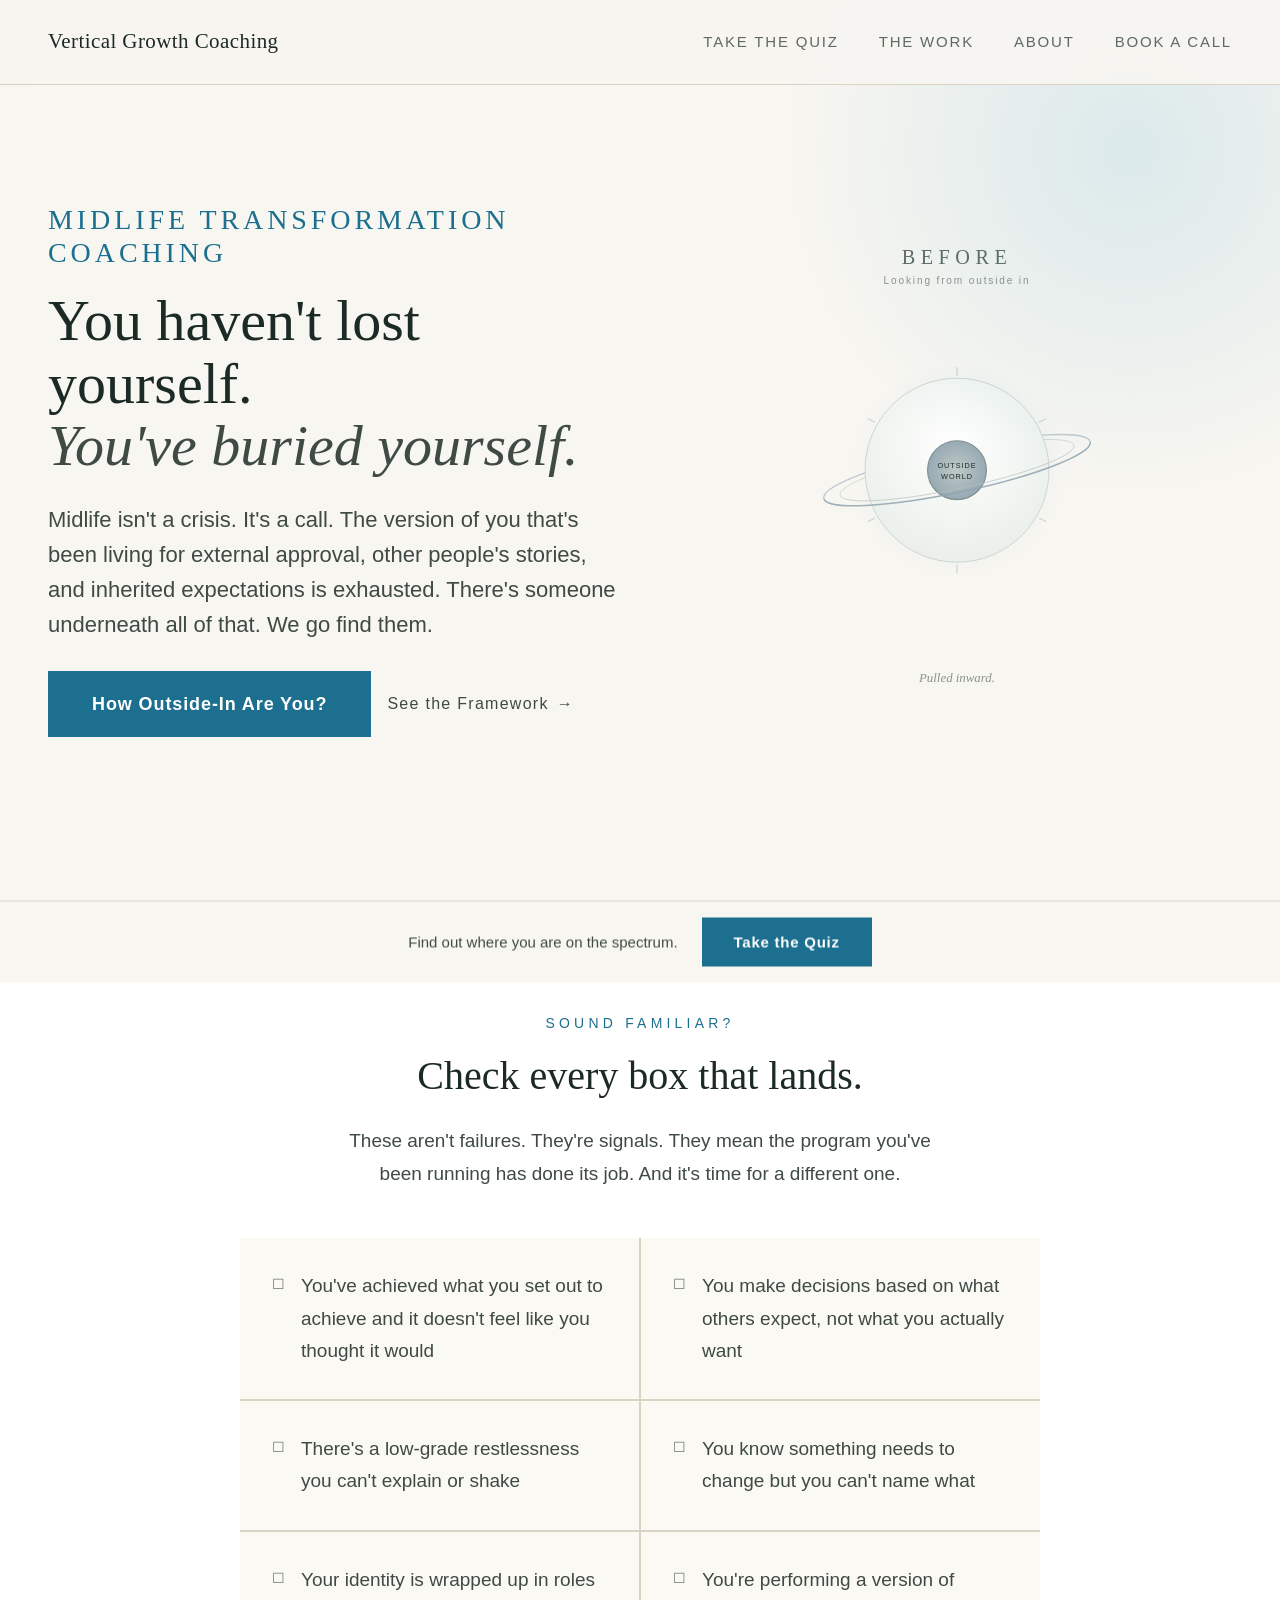
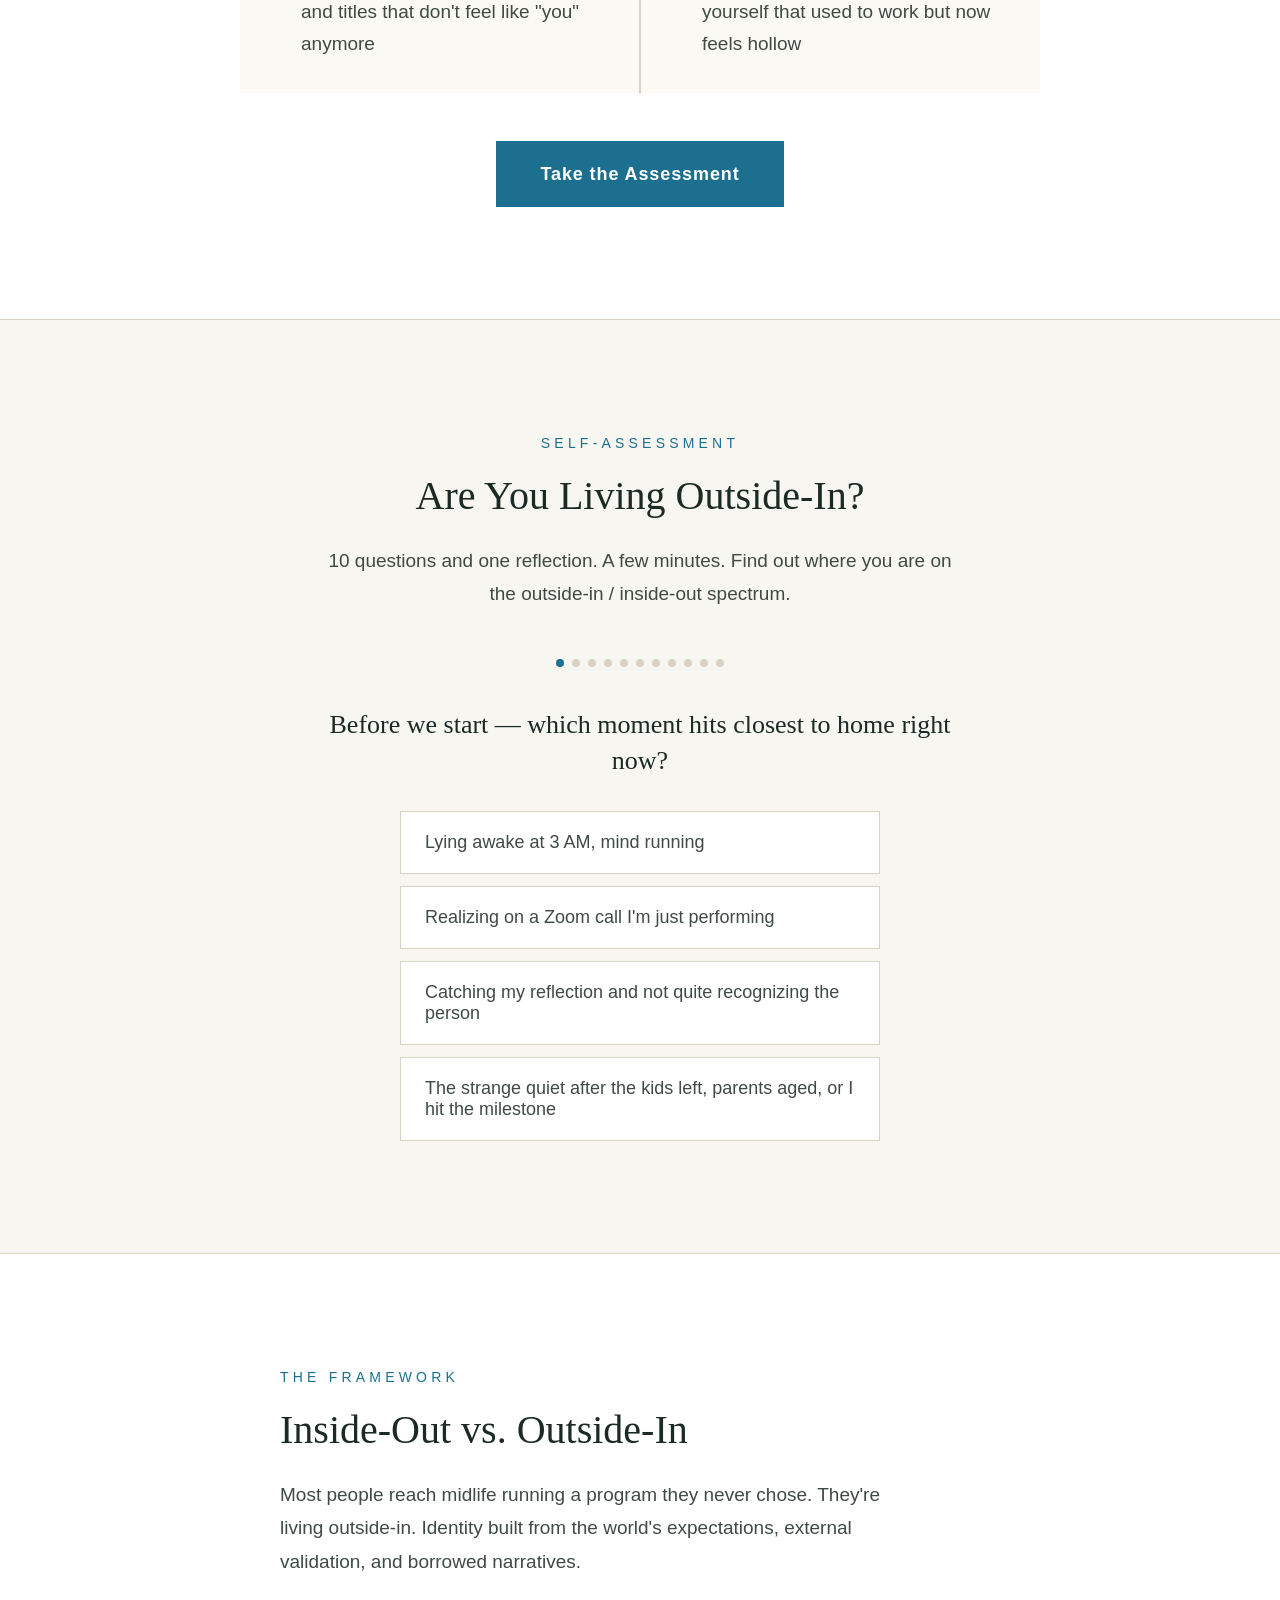
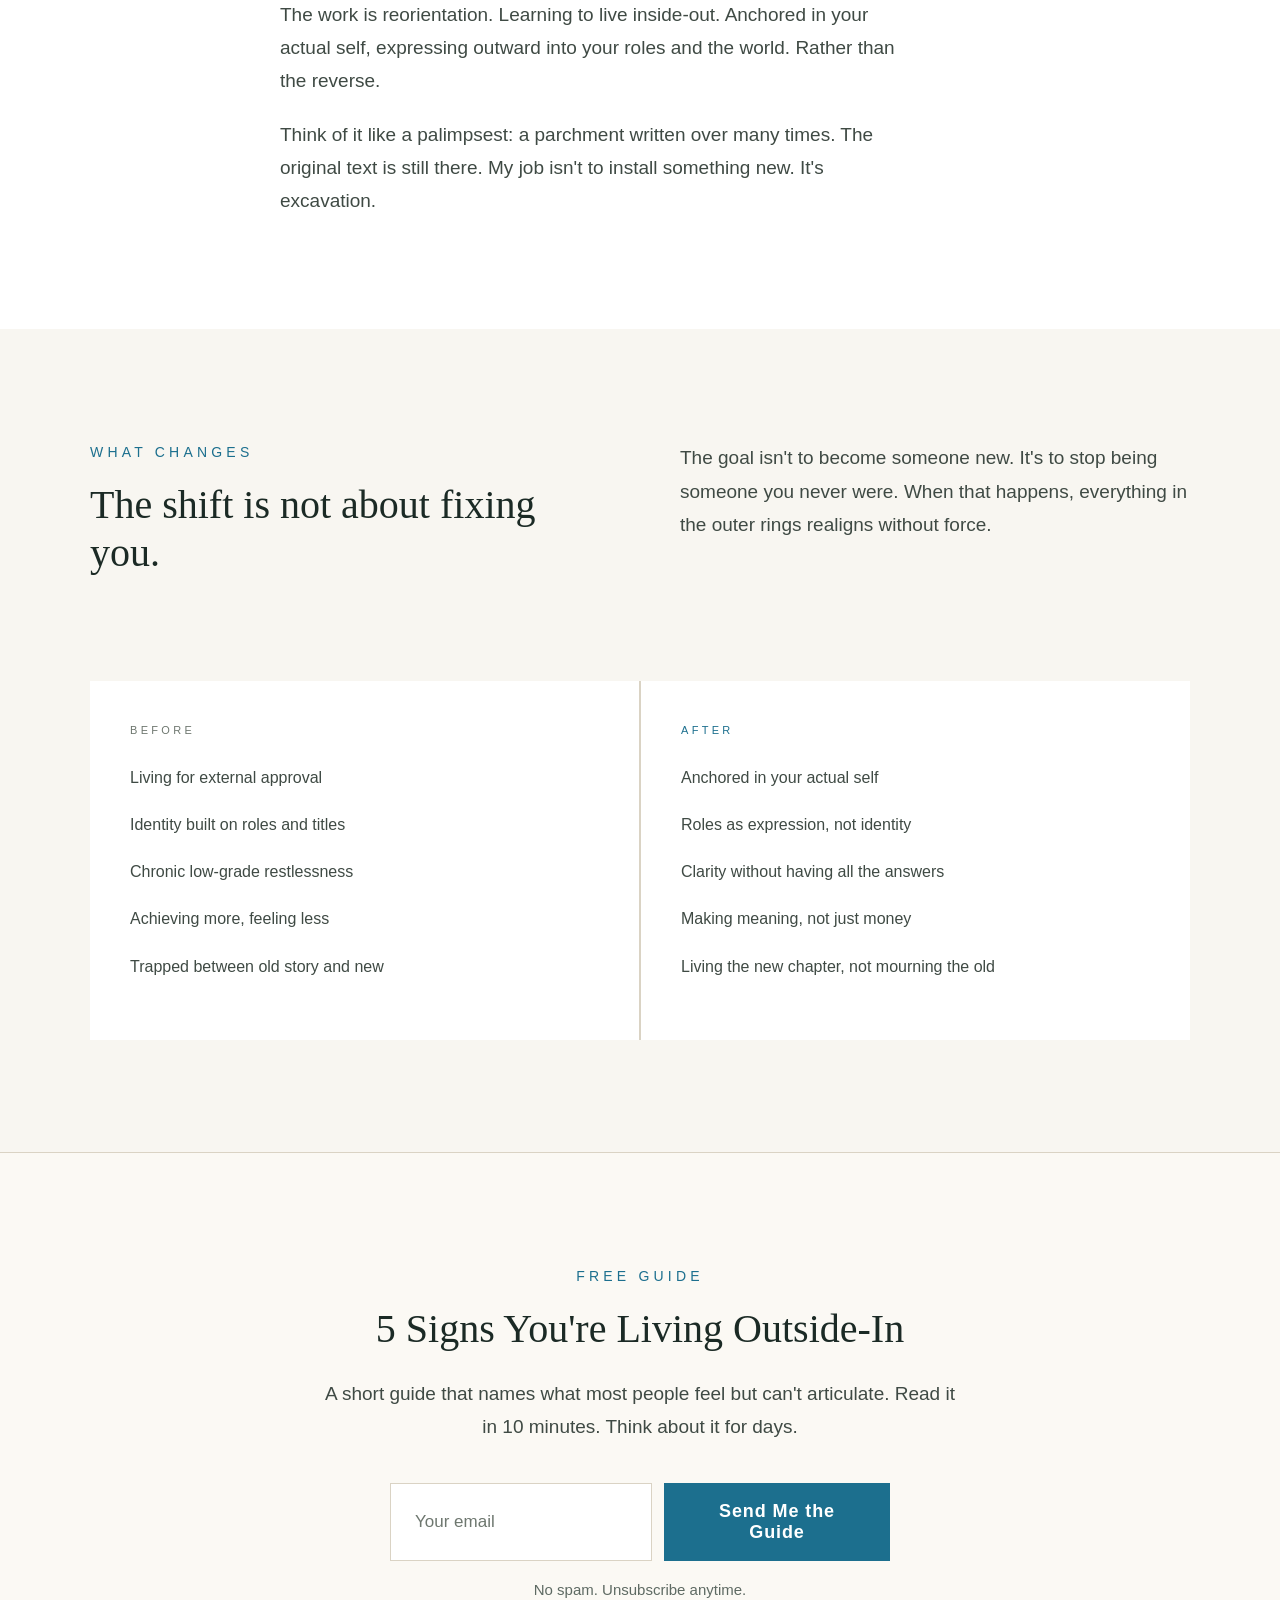
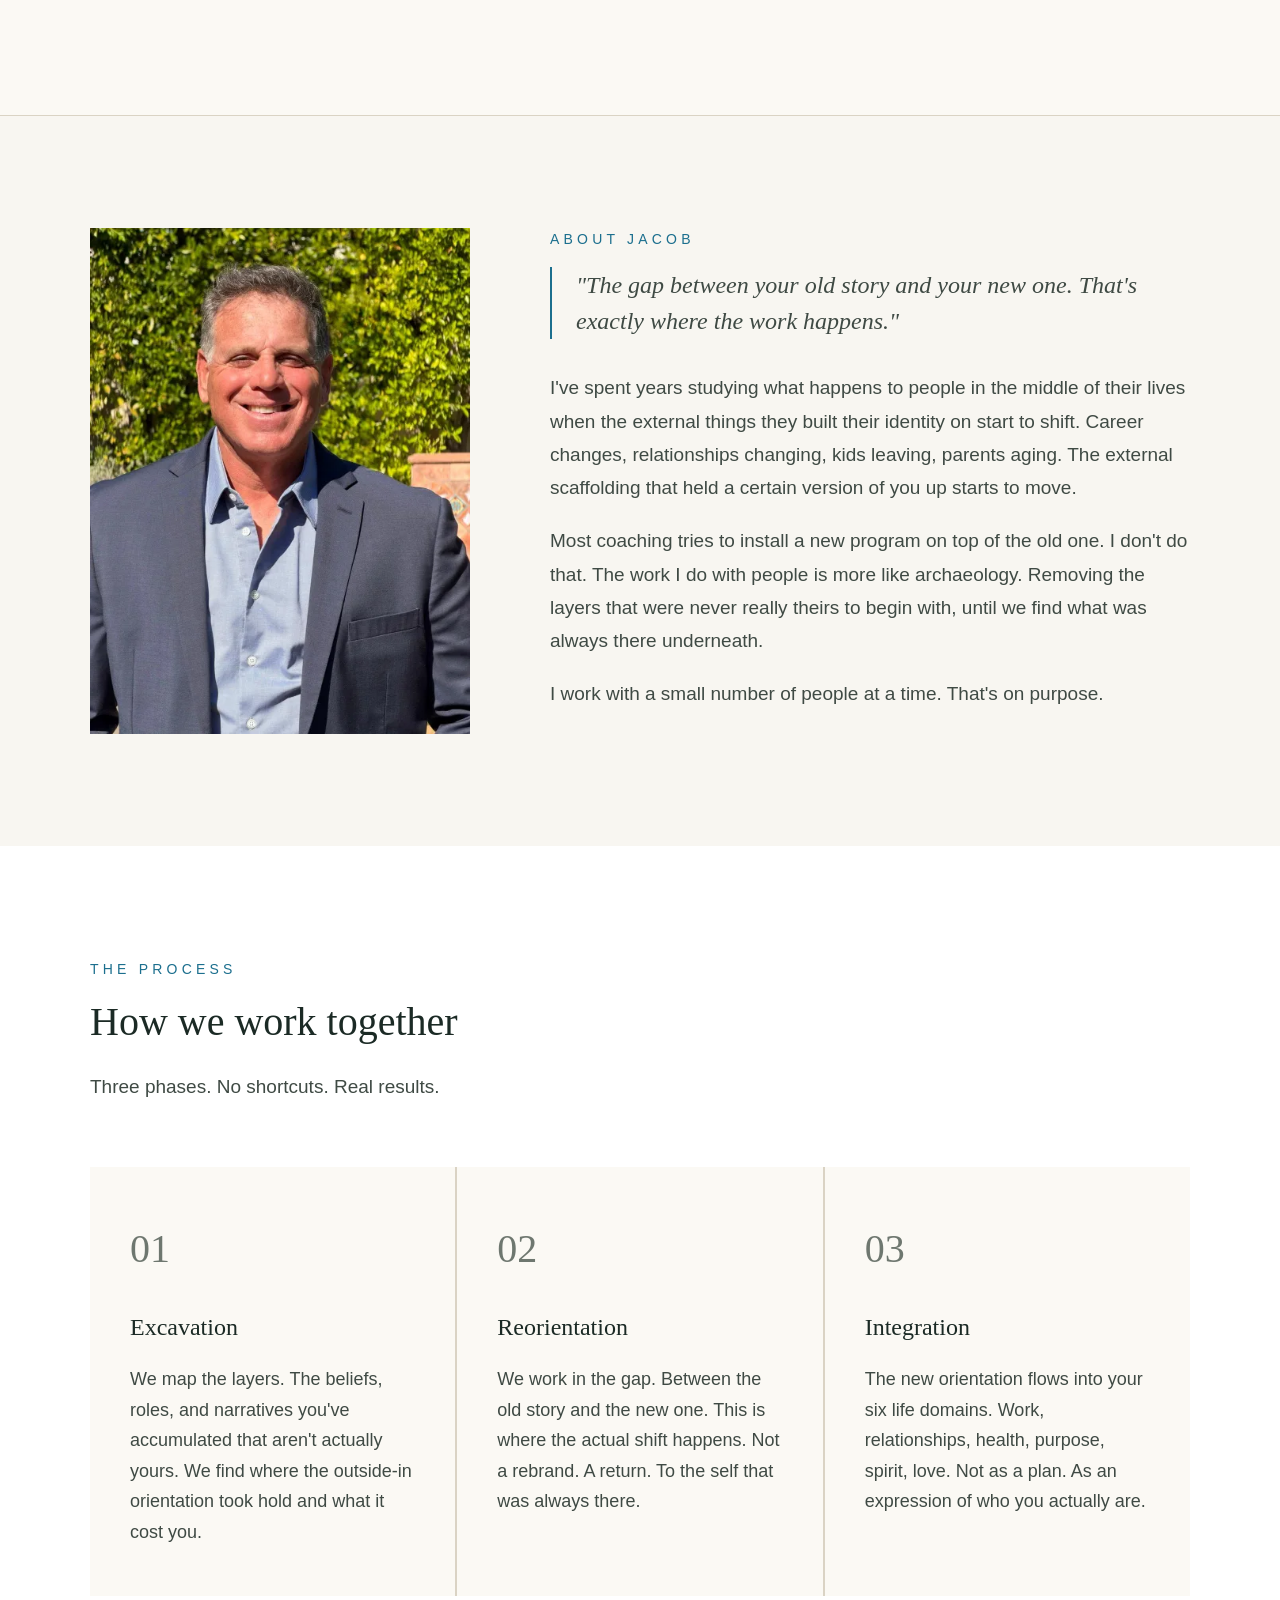
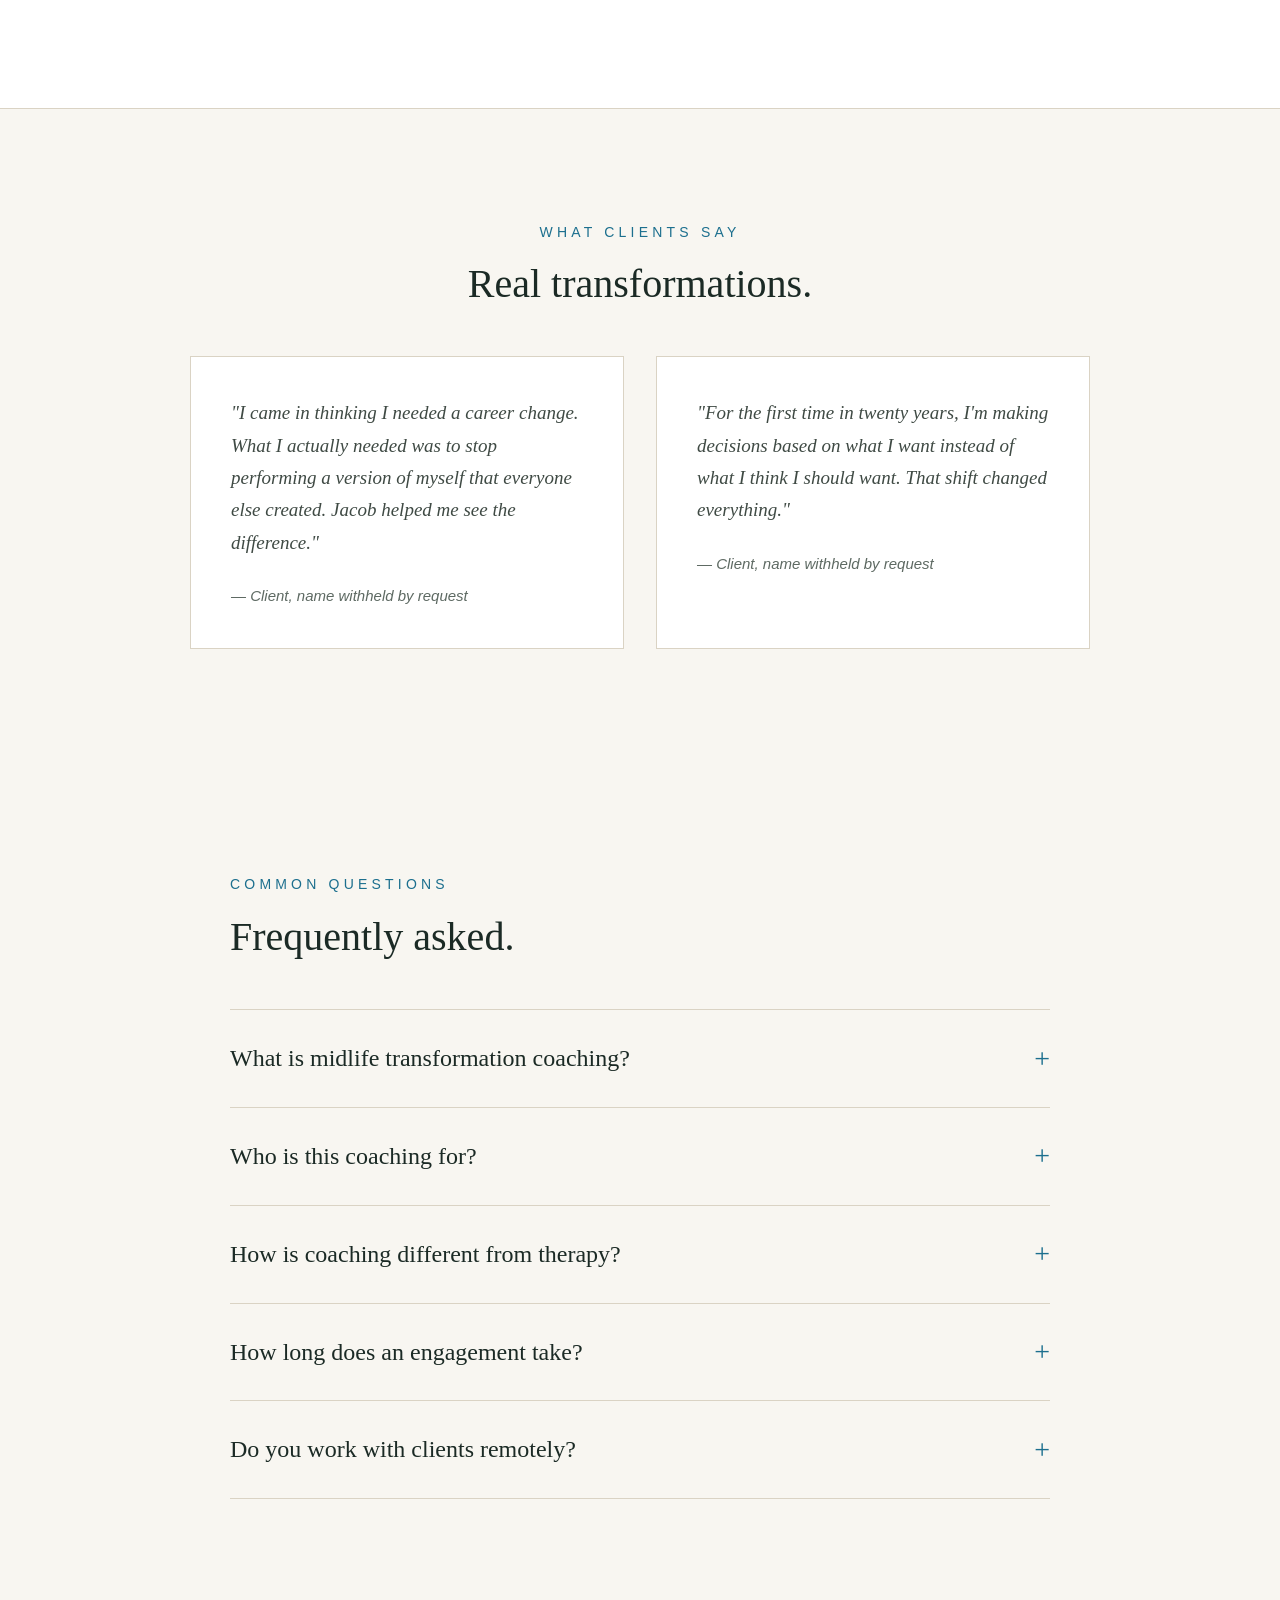
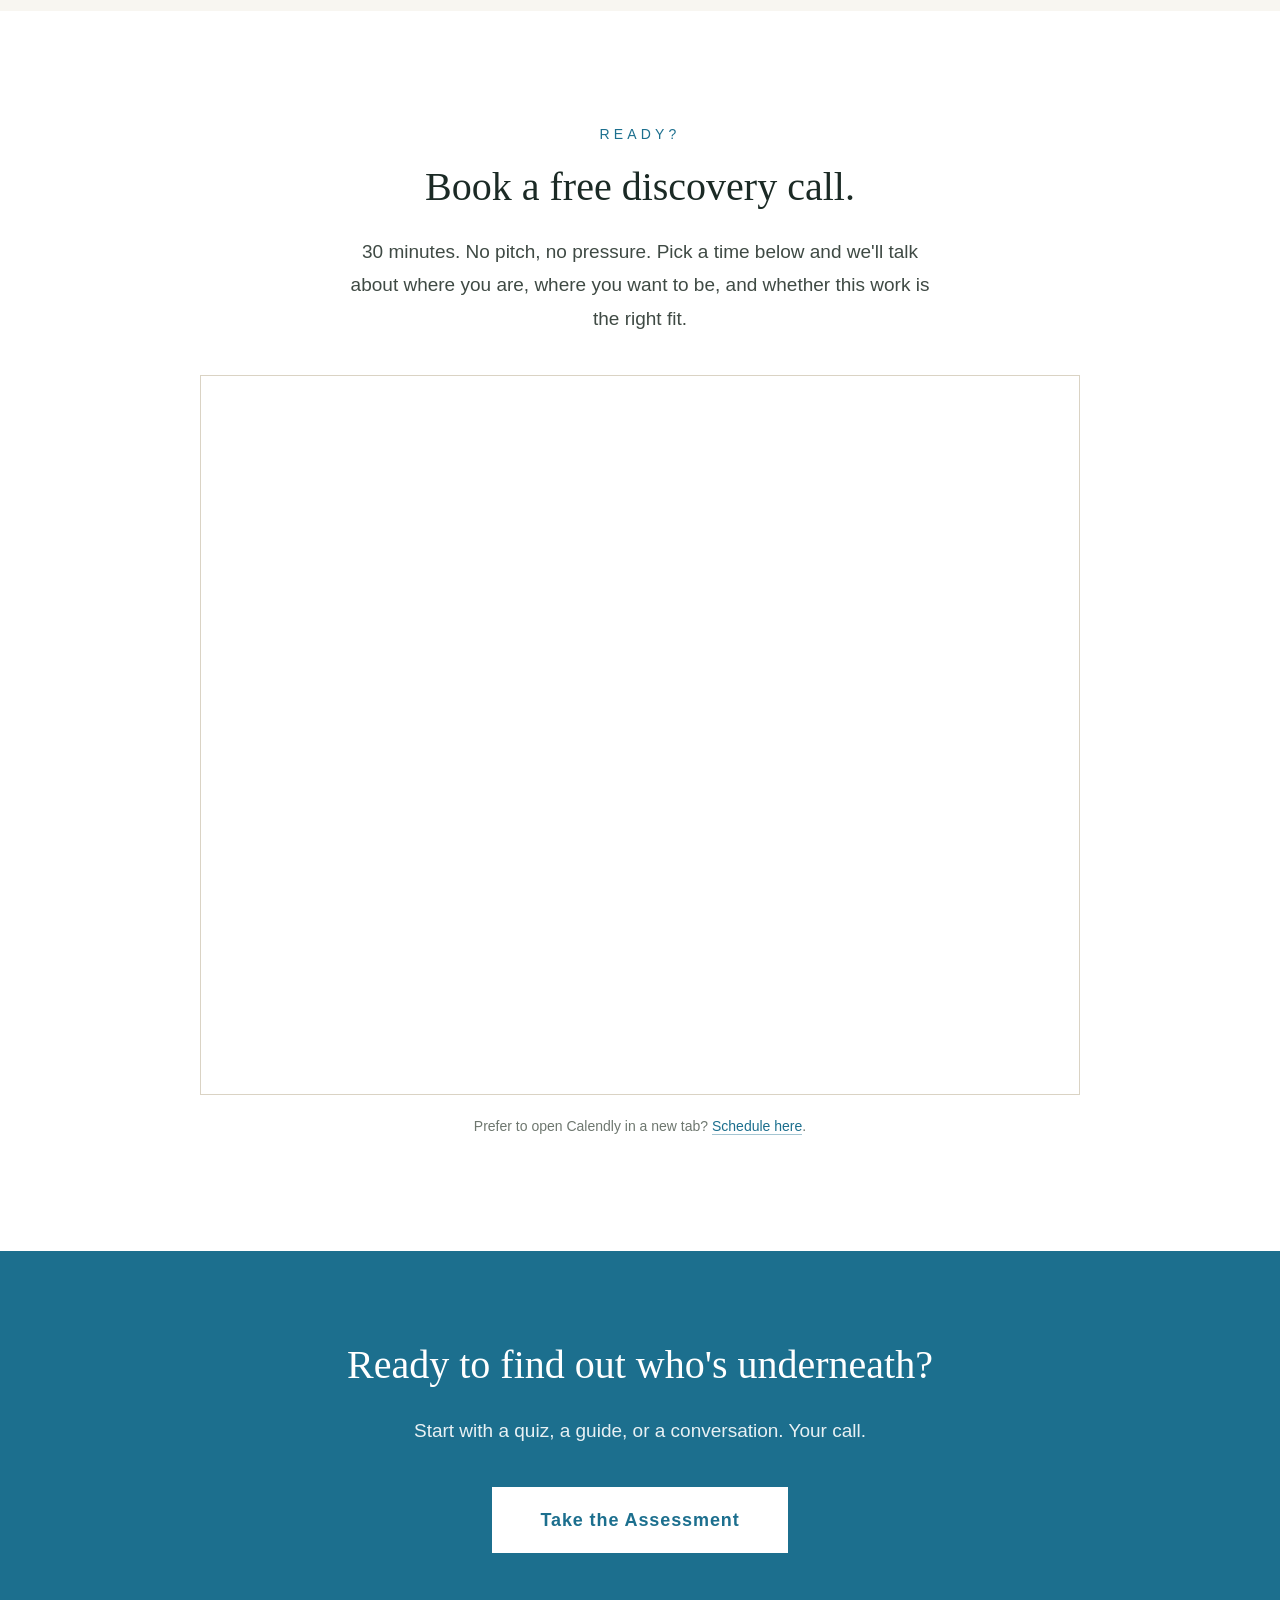
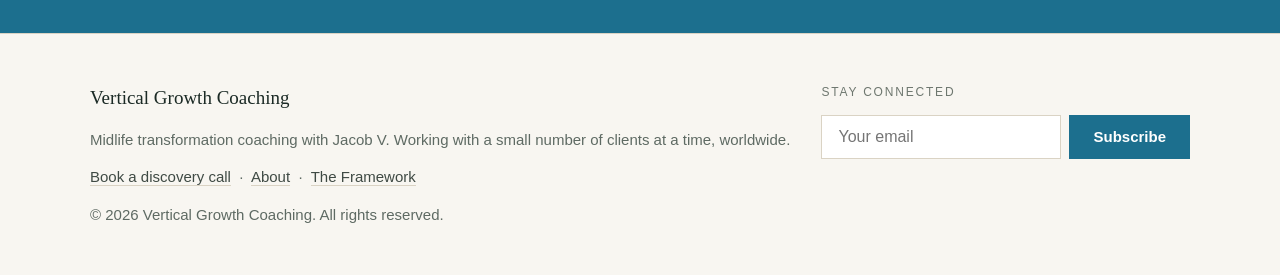
==== commit 45ec055a: "Redesign: evergreen light palette + larger type for 50+ legibility Switch from the dark ember theme " ====
--- a/index.html
+++ b/index.html
@@ -7,7 +7,7 @@
   <meta name="description" content="You haven't lost yourself. You've buried yourself. Midlife transformation coaching that helps you excavate who you actually are underneath the roles, titles, and expectations.">
   <meta name="author" content="Jacob V">
   <meta name="publisher" content="Vertical Growth Coaching">
-  <meta name="theme-color" content="#0F0E0A">
+  <meta name="theme-color" content="#F8F6F1">
   <link rel="canonical" href="https://verticalgrowthcoaching.com/">
   <link rel="icon" type="image/svg+xml" href="/favicon.svg">
   <link rel="apple-touch-icon" href="/apple-touch-icon.png">
@@ -29,6 +29,18 @@
   <meta name="twitter:description" content="You haven't lost yourself. You've buried yourself. Midlife transformation coaching that helps you excavate who you actually are underneath the roles, titles, and expectations.">
   <meta name="twitter:image" content="https://verticalgrowthcoaching.com/jacob.jpg">
   <meta name="twitter:image:alt" content="Jacob V, midlife transformation coach and founder of Vertical Growth Coaching">
+
+  <!-- ── Google Tag Manager ──
+       Container: GTM-MJ2HJQQ3. GA4 is wired via the Google Tag *inside*
+       the GTM workspace (Measurement ID G-8TCDCKFJ7P), not directly here
+       — running both gtag.js and GTM would double-count events. Custom
+       dataLayer events are defined in the script at the bottom of <body>. -->
+  <script>(function(w,d,s,l,i){w[l]=w[l]||[];w[l].push({'gtm.start':
+  new Date().getTime(),event:'gtm.js'});var f=d.getElementsByTagName(s)[0],
+  j=d.createElement(s),dl=l!='dataLayer'?'&l='+l:'';j.async=true;j.src=
+  'https://www.googletagmanager.com/gtm.js?id='+i+dl;f.parentNode.insertBefore(j,f);
+  })(window,document,'script','dataLayer','GTM-MJ2HJQQ3');</script>
+  <!-- End Google Tag Manager -->
 
   <!-- Structured data
        TODO: when available, add Jacob's social profile URLs into the Person and
@@ -175,18 +187,19 @@
     *, *::before, *::after { box-sizing: border-box; margin: 0; padding: 0; }
 
     :root {
-      --dark:     #080706;
-      --surface:  #0F0E0A;
-      --elevated: #141210;
-      --overlay:  #1E1C18;
-      --border:   #2A2820;
-      --text-1:   #F0E8DC;
-      --text-2:   #C8BAA8;
-      --text-3:   #8A7A68;
-      --text-4:   #5A5040;
-      --ember:    #D4651A;
-      --gold:     #C9A84C;
-      --green:    #3DA874;
+      --dark:     #F8F6F1;   /* cream base — page background */
+      --surface:  #FFFFFF;   /* alternating section background */
+      --elevated: #FBF9F4;   /* cards */
+      --overlay:  #F1ECE1;
+      --border:   #DAD3C4;   /* warm light border */
+      --text-1:   #1B2A25;   /* primary text & headings */
+      --text-2:   #3F4A44;   /* body copy */
+      --text-3:   #5E6A63;   /* muted labels */
+      --text-4:   #6E776F;   /* faint text */
+      --ember:    #1C6F8E;   /* primary accent — deep sky (legible on light) */
+      --gold:     #2E9CC4;   /* bright sky accent */
+      --green:    #2F8F66;   /* success */
+      --anchor:   #1F3D34;   /* deep evergreen */
       --font:     'Georgia', serif;
       --sans:     -apple-system, BlinkMacSystemFont, 'Segoe UI', sans-serif;
     }
@@ -226,7 +239,7 @@
     .faq-item:last-child { border-bottom: 1px solid var(--border); }
     .faq-item summary {
       font-family: var(--font);
-      font-size: 22px;
+      font-size: 24px;
       color: var(--text-1);
       cursor: pointer;
       list-style: none;
@@ -247,7 +260,7 @@
     .faq-item p {
       margin-top: 16px;
       color: var(--text-2);
-      font-size: 17px;
+      font-size: 19px;
       line-height: 1.7;
     }
 
@@ -256,7 +269,8 @@
       color: var(--text-1);
       font-family: var(--sans);
       line-height: 1.7;
-      font-size: 17px;
+      font-size: 19px;
+      -webkit-text-size-adjust: 100%;
     }
 
     /* ── NAV ── */
@@ -268,7 +282,7 @@
       justify-content: space-between;
       align-items: center;
       padding: 24px 48px;
-      background: rgba(8,7,6,0.92);
+      background: rgba(248,246,241,0.9);
       backdrop-filter: blur(12px);
       border-bottom: 1px solid var(--border);
     }
@@ -282,7 +296,7 @@
     .nav-links a {
       color: var(--text-3);
       text-decoration: none;
-      font-size: 14px;
+      font-size: 15px;
       letter-spacing: 0.12em;
       text-transform: uppercase;
       transition: color 0.2s;
@@ -295,7 +309,8 @@
       color: #fff;
       border: none;
       padding: 18px 44px;
-      font-size: 17px;
+      font-size: 18px;
+      font-weight: 600;
       letter-spacing: 0.05em;
       cursor: pointer;
       text-decoration: none;
@@ -309,7 +324,7 @@
       color: var(--text-2);
       border: 1px solid var(--border);
       padding: 18px 44px;
-      font-size: 17px;
+      font-size: 18px;
       letter-spacing: 0.05em;
       cursor: pointer;
       text-decoration: none;
@@ -321,7 +336,7 @@
     .btn-ghost {
       color: var(--text-2);
       text-decoration: none;
-      font-size: 15px;
+      font-size: 16px;
       letter-spacing: 0.08em;
       display: inline-flex;
       align-items: center;
@@ -345,7 +360,7 @@
       position: absolute;
       top: -200px; right: -200px;
       width: 700px; height: 700px;
-      background: radial-gradient(circle, rgba(212,101,26,0.08) 0%, transparent 70%);
+      background: radial-gradient(circle, rgba(46,156,196,0.14) 0%, transparent 70%);
       pointer-events: none;
     }
     .hero-inner {
@@ -385,7 +400,7 @@
     }
     .hero-tagline em { font-style: italic; color: var(--text-2); }
     .hero-body {
-      font-size: clamp(17px, 1.6vw, 20px);
+      font-size: clamp(19px, 1.8vw, 22px);
       color: var(--text-2);
       max-width: 580px;
       line-height: 1.6;
@@ -396,7 +411,7 @@
     /* ── SECTIONS ── */
     section { padding: 112px 48px; }
     .section-label {
-      font-size: 12px;
+      font-size: 14px;
       letter-spacing: 0.3em;
       text-transform: uppercase;
       color: var(--ember);
@@ -411,7 +426,7 @@
       line-height: 1.2;
     }
     .section-body {
-      font-size: 17px;
+      font-size: 19px;
       color: var(--text-2);
       line-height: 1.75;
       max-width: 640px;
@@ -436,7 +451,7 @@
     .pain-point {
       background: var(--elevated);
       padding: 32px;
-      font-size: 17px;
+      font-size: 19px;
       color: var(--text-2);
       display: flex;
       gap: 16px;
@@ -467,7 +482,7 @@
     .quiz-step.active { display: block; }
     .quiz-question {
       font-family: var(--font);
-      font-size: 24px;
+      font-size: 26px;
       color: var(--text-1);
       margin-bottom: 32px;
       line-height: 1.4;
@@ -478,14 +493,14 @@
       border: 1px solid var(--border);
       padding: 20px 24px;
       color: var(--text-2);
-      font-size: 17px;
+      font-size: 18px;
       text-align: left;
       cursor: pointer;
       transition: all 0.2s;
       font-family: var(--sans);
     }
     .quiz-option:hover { border-color: var(--ember); color: var(--text-1); }
-    .quiz-option.selected { border-color: var(--ember); background: rgba(212,101,26,0.08); color: var(--text-1); }
+    .quiz-option.selected { border-color: var(--ember); background: rgba(28,111,142,0.10); color: var(--text-1); }
     .quiz-progress {
       display: flex;
       justify-content: center;
@@ -505,7 +520,7 @@
     /* Quiz subtext (under question) */
     .quiz-subtext {
       color: var(--text-3);
-      font-size: 16px;
+      font-size: 18px;
       text-align: center;
       margin: -16px auto 24px;
       max-width: 560px;
@@ -526,7 +541,7 @@
       background: var(--elevated);
       border: 1px solid var(--border);
       color: var(--text-2);
-      font-size: 16px;
+      font-size: 18px;
       text-align: left;
       cursor: pointer;
       transition: all 0.15s;
@@ -547,7 +562,7 @@
     .quiz-option-multi.selected {
       border-color: var(--ember);
       color: var(--text-1);
-      background: rgba(212,101,26,0.08);
+      background: rgba(28,111,142,0.10);
     }
     .quiz-option-multi.selected::before {
       background: var(--ember);
@@ -677,7 +692,7 @@
     }
     .age-band-options input:checked + span {
       border-color: var(--ember);
-      background: rgba(212,101,26,0.08);
+      background: rgba(28,111,142,0.10);
       color: var(--text-1);
     }
     .age-band-options label:hover span { border-color: var(--text-3); }
@@ -731,8 +746,8 @@
     .quiz-email-gate input::placeholder { color: var(--text-4); }
     .quiz-email-gate .btn-primary { width: 100%; text-align: center; }
     .quiz-email-gate .privacy-note {
-      font-size: 13px;
-      color: var(--text-4);
+      font-size: 15px;
+      color: var(--text-3);
       margin-top: 12px;
     }
 
@@ -795,14 +810,14 @@
       94%, 100% { opacity: 0; }
     }
     @keyframes orientationDomain {
-      0%, 28%   { fill: #5A5040; }
-      44%, 78%  { fill: #C8BAA8; }
-      94%, 100% { fill: #5A5040; }
+      0%, 28%   { fill: #8A938C; }
+      44%, 78%  { fill: #1B2A25; }
+      94%, 100% { fill: #8A938C; }
     }
     @keyframes orientationWedge {
-      0%, 28%   { stroke: #2A2820; }
-      44%, 78%  { stroke: #4A3826; }
-      94%, 100% { stroke: #2A2820; }
+      0%, 28%   { stroke: #D7DED7; }
+      44%, 78%  { stroke: #8FA3B0; }
+      94%, 100% { stroke: #D7DED7; }
     }
     @keyframes selfPulse {
       0%, 100% { opacity: 0.55; }
@@ -822,8 +837,8 @@
       .circles-svg .self-halo { animation: none; }
       .circles-svg .anim-before        { opacity: 0; }
       .circles-svg .anim-after         { opacity: 1; }
-      .circles-svg .domain-labels text { fill: #C8BAA8; }
-      .circles-svg .wedge-lines line   { stroke: #4A3826; }
+      .circles-svg .domain-labels text { fill: #1B2A25; }
+      .circles-svg .wedge-lines line   { stroke: #8FA3B0; }
       .circles-svg .self-halo          { opacity: 0.85; }
     }
 
@@ -893,8 +908,8 @@
     .lead-magnet-form input:focus { border-color: var(--ember); }
     .lead-magnet-form input::placeholder { color: var(--text-4); }
     .lead-magnet-privacy {
-      font-size: 13px;
-      color: var(--text-4);
+      font-size: 15px;
+      color: var(--text-3);
       margin-top: 16px;
     }
 
@@ -923,7 +938,7 @@
       line-height: 1.5;
     }
     .about-text p {
-      font-size: 17px;
+      font-size: 19px;
       color: var(--text-2);
       line-height: 1.75;
       margin-bottom: 20px;
@@ -957,8 +972,8 @@
       margin-bottom: 16px;
     }
     .step-body {
-      font-size: 16px;
-      color: var(--text-3);
+      font-size: 18px;
+      color: var(--text-2);
       line-height: 1.7;
     }
 
@@ -985,7 +1000,7 @@
     }
     .testimonial-quote {
       font-family: var(--font);
-      font-size: 17px;
+      font-size: 19px;
       font-style: italic;
       color: var(--text-2);
       line-height: 1.7;
@@ -998,8 +1013,8 @@
       text-transform: uppercase;
     }
     .testimonial-placeholder {
-      font-size: 14px;
-      color: var(--text-4);
+      font-size: 15px;
+      color: var(--text-3);
       font-style: italic;
     }
 
@@ -1024,7 +1039,7 @@
       font-size: 14px;
       color: var(--text-4);
     }
-    .calendly-fallback a { color: var(--ember); text-decoration: none; border-bottom: 1px solid rgba(212,101,26,0.4); }
+    .calendly-fallback a { color: var(--ember); text-decoration: none; border-bottom: 1px solid rgba(28,111,142,0.4); }
     .calendly-fallback a:hover { color: var(--text-1); }
     @media (max-width: 720px) {
       .calendly-inline-widget { height: 1080px; }
@@ -1035,7 +1050,7 @@
       position: fixed;
       bottom: 0; left: 0; right: 0;
       z-index: 99;
-      background: rgba(15,14,10,0.95);
+      background: rgba(248,246,241,0.96);
       backdrop-filter: blur(12px);
       border-top: 1px solid var(--border);
       padding: 16px 48px;
@@ -1070,15 +1085,16 @@
       margin-bottom: 16px;
     }
     .cta-band p {
-      font-size: 17px;
-      color: rgba(255,255,255,0.8);
+      font-size: 19px;
+      color: rgba(255,255,255,0.9);
       margin-bottom: 40px;
     }
     .btn-white {
       background: #fff;
       color: var(--ember);
       padding: 18px 48px;
-      font-size: 17px;
+      font-size: 18px;
+      font-weight: 600;
       letter-spacing: 0.05em;
       text-decoration: none;
       display: inline-block;
@@ -1106,14 +1122,14 @@
       color: var(--text-1);
       margin-bottom: 12px;
     }
-    .footer-left .copy { font-size: 14px; color: var(--text-4); }
+    .footer-left .copy { font-size: 15px; color: var(--text-3); }
     .footer-email-form { display: flex; gap: 8px; }
     .footer-email-form input {
       padding: 12px 16px;
       background: var(--surface);
       border: 1px solid var(--border);
       color: var(--text-1);
-      font-size: 15px;
+      font-size: 16px;
       font-family: var(--sans);
       outline: none;
       width: 240px;
@@ -1123,7 +1139,8 @@
       background: var(--ember);
       color: #fff;
       border: none;
-      font-size: 14px;
+      font-size: 15px;
+      font-weight: 600;
       cursor: pointer;
       font-family: var(--sans);
     }
@@ -1179,10 +1196,25 @@
       .footer-inner { flex-direction: column; gap: 32px; }
       .footer-email-form { flex-direction: column; }
       .footer-email-form input { width: 100%; }
+
+      /* Larger, full-width tap targets for easy reading & tapping on mobile */
+      .cta-group { flex-direction: column; align-items: stretch; }
+      .cta-group .btn-primary,
+      .cta-group .btn-secondary { width: 100%; text-align: center; }
+      .btn-primary, .btn-secondary, .btn-white { padding: 20px 32px; font-size: 19px; }
+      .hero-tagline { font-size: clamp(38px, 11vw, 52px); }
+      .quiz-question { font-size: 24px; }
+      .quiz-options { max-width: 100%; }
+      .quiz-option { padding: 22px 20px; }
     }
   </style>
 </head>
 <body>
+
+<!-- Google Tag Manager (noscript) -->
+<noscript><iframe src="https://www.googletagmanager.com/ns.html?id=GTM-MJ2HJQQ3"
+height="0" width="0" style="display:none;visibility:hidden"></iframe></noscript>
+<!-- End Google Tag Manager (noscript) -->
 
 <a class="skip-link" href="#main">Skip to main content</a>
 
@@ -1216,32 +1248,32 @@
 
         <defs>
           <radialGradient id="planet" cx="50%" cy="38%" r="62%">
-            <stop offset="0%" stop-color="#1E1C18"/>
-            <stop offset="100%" stop-color="#08070A"/>
+            <stop offset="0%" stop-color="#FFFFFF"/>
+            <stop offset="100%" stop-color="#EAEFEA"/>
           </radialGradient>
           <radialGradient id="coreWorld" cx="50%" cy="50%" r="60%">
-            <stop offset="0%" stop-color="#3A2A1E"/>
-            <stop offset="100%" stop-color="#15110D"/>
+            <stop offset="0%" stop-color="#BFC9C6"/>
+            <stop offset="100%" stop-color="#8FA3B0"/>
           </radialGradient>
           <radialGradient id="coreSelf" cx="50%" cy="45%" r="55%">
-            <stop offset="0%" stop-color="#F8A560"/>
-            <stop offset="55%" stop-color="#D4651A"/>
-            <stop offset="100%" stop-color="#6E2E0C"/>
+            <stop offset="0%" stop-color="#BFE6F4"/>
+            <stop offset="55%" stop-color="#2E9CC4"/>
+            <stop offset="100%" stop-color="#1C6F8E"/>
           </radialGradient>
           <radialGradient id="emberHalo" cx="50%" cy="50%" r="50%">
-            <stop offset="0%" stop-color="#D4651A" stop-opacity="0.32"/>
-            <stop offset="60%" stop-color="#D4651A" stop-opacity="0.08"/>
-            <stop offset="100%" stop-color="#D4651A" stop-opacity="0"/>
+            <stop offset="0%" stop-color="#2E9CC4" stop-opacity="0.30"/>
+            <stop offset="60%" stop-color="#2E9CC4" stop-opacity="0.10"/>
+            <stop offset="100%" stop-color="#2E9CC4" stop-opacity="0"/>
           </radialGradient>
         </defs>
 
         <g class="anim-before">
-          <text x="250" y="36" text-anchor="middle" font-family="Georgia, serif" font-size="22" fill="#8A7A68" letter-spacing="6">BEFORE</text>
-          <text x="250" y="58" text-anchor="middle" font-family="-apple-system, sans-serif" font-size="11" fill="#5A5040" letter-spacing="2">Looking from outside in</text>
+          <text x="250" y="36" text-anchor="middle" font-family="Georgia, serif" font-size="22" fill="#5E6A63" letter-spacing="6">BEFORE</text>
+          <text x="250" y="58" text-anchor="middle" font-family="-apple-system, sans-serif" font-size="11" fill="#8A938C" letter-spacing="2">Looking from outside in</text>
         </g>
         <g class="anim-after">
-          <text x="250" y="36" text-anchor="middle" font-family="Georgia, serif" font-size="22" fill="#D4651A" letter-spacing="6">AFTER</text>
-          <text x="250" y="58" text-anchor="middle" font-family="-apple-system, sans-serif" font-size="11" fill="#8A7A68" letter-spacing="2">Looking from inside out</text>
+          <text x="250" y="36" text-anchor="middle" font-family="Georgia, serif" font-size="22" fill="#1C6F8E" letter-spacing="6">AFTER</text>
+          <text x="250" y="58" text-anchor="middle" font-family="-apple-system, sans-serif" font-size="11" fill="#5E6A63" letter-spacing="2">Looking from inside out</text>
         </g>
 
         <g transform="translate(250 260)">
@@ -1252,18 +1284,18 @@
 
           <g transform="rotate(-12)">
             <g class="anim-before">
-              <path d="M -148 0 A 148 24 0 0 1 148 0" stroke="#D4651A" stroke-width="1.5" fill="none" opacity="0.55"/>
-              <path d="M -130 0 A 130 20 0 0 1 130 0" stroke="#7A3810" stroke-width="1" fill="none" opacity="0.55"/>
+              <path d="M -148 0 A 148 24 0 0 1 148 0" stroke="#8FA3B0" stroke-width="1.5" fill="none" opacity="0.55"/>
+              <path d="M -130 0 A 130 20 0 0 1 130 0" stroke="#B8C2C0" stroke-width="1" fill="none" opacity="0.55"/>
             </g>
             <g class="anim-after">
-              <path d="M -162 0 A 162 28 0 0 1 162 0" stroke="#C9A84C" stroke-width="1.2" fill="none" opacity="0.55"/>
-              <path d="M -142 0 A 142 22 0 0 1 142 0" stroke="#8A7A68" stroke-width="1" fill="none" opacity="0.45"/>
+              <path d="M -162 0 A 162 28 0 0 1 162 0" stroke="#2E9CC4" stroke-width="1.2" fill="none" opacity="0.6"/>
+              <path d="M -142 0 A 142 22 0 0 1 142 0" stroke="#8FA3B0" stroke-width="1" fill="none" opacity="0.5"/>
             </g>
           </g>
 
-          <text class="anim-after" x="0" y="-34" text-anchor="middle" font-family="-apple-system, sans-serif" font-size="9" fill="#8A7A68" letter-spacing="3">OUTSIDE WORLD</text>
-
-          <circle r="100" fill="url(#planet)" stroke="#2A2820" stroke-width="1"/>
+          <text class="anim-after" x="0" y="-34" text-anchor="middle" font-family="-apple-system, sans-serif" font-size="9" fill="#5E6A63" letter-spacing="3">OUTSIDE WORLD</text>
+
+          <circle r="100" fill="url(#planet)" stroke="#CBD3CC" stroke-width="1"/>
 
           <g class="wedge-lines">
             <line x1="32"   y1="0"     x2="100"  y2="0"/>
@@ -1283,7 +1315,7 @@
             <text x="-54" y="-30">HEALTH</text>
           </g>
 
-          <g class="anim-before" stroke="#D4651A" stroke-width="0.9" fill="none" opacity="0.55">
+          <g class="anim-before" stroke="#8FA3B0" stroke-width="0.9" fill="none" opacity="0.6">
             <path d="M 0 -112 L 0 -103"/>
             <path d="M 97 -56 L 89 -52"/>
             <path d="M 97 56 L 89 52"/>
@@ -1291,7 +1323,7 @@
             <path d="M -97 56 L -89 52"/>
             <path d="M -97 -56 L -89 -52"/>
           </g>
-          <g class="anim-after" stroke="#D4651A" stroke-width="1" fill="none" opacity="0.75">
+          <g class="anim-after" stroke="#2E9CC4" stroke-width="1" fill="none" opacity="0.8">
             <path d="M 0 -103 L 0 -114"/>
             <path d="M 89 -52 L 98 -57"/>
             <path d="M 89 52 L 98 57"/>
@@ -1301,30 +1333,30 @@
           </g>
 
           <g class="anim-before">
-            <circle r="32" fill="url(#coreWorld)" stroke="#D4651A" stroke-width="1.2"/>
-            <text y="-2" text-anchor="middle" font-family="-apple-system, sans-serif" font-size="8" fill="#D4651A" letter-spacing="1">OUTSIDE</text>
-            <text y="10" text-anchor="middle" font-family="-apple-system, sans-serif" font-size="8" fill="#D4651A" letter-spacing="1">WORLD</text>
+            <circle r="32" fill="url(#coreWorld)" stroke="#7E8E8C" stroke-width="1.2"/>
+            <text y="-2" text-anchor="middle" font-family="-apple-system, sans-serif" font-size="8" fill="#1B2A25" letter-spacing="1">OUTSIDE</text>
+            <text y="10" text-anchor="middle" font-family="-apple-system, sans-serif" font-size="8" fill="#1B2A25" letter-spacing="1">WORLD</text>
           </g>
 
           <g class="anim-after">
-            <circle r="32" fill="url(#coreSelf)" stroke="#F8A560" stroke-width="1.2"/>
+            <circle r="32" fill="url(#coreSelf)" stroke="#BFE6F4" stroke-width="1.2"/>
             <text y="11" text-anchor="middle" font-family="Georgia, serif" font-size="34" font-style="italic" font-weight="bold" fill="#FFF6E8">I</text>
           </g>
 
           <g transform="rotate(-12)">
             <g class="anim-before">
-              <path d="M -148 0 A 148 24 0 0 0 148 0" stroke="#D4651A" stroke-width="1.6" fill="none" opacity="0.85"/>
-              <path d="M -130 0 A 130 20 0 0 0 130 0" stroke="#A04810" stroke-width="1" fill="none" opacity="0.7"/>
+              <path d="M -148 0 A 148 24 0 0 0 148 0" stroke="#8FA3B0" stroke-width="1.6" fill="none" opacity="0.85"/>
+              <path d="M -130 0 A 130 20 0 0 0 130 0" stroke="#B8C2C0" stroke-width="1" fill="none" opacity="0.7"/>
             </g>
             <g class="anim-after">
-              <path d="M -162 0 A 162 28 0 0 0 162 0" stroke="#C9A84C" stroke-width="1.4" fill="none" opacity="0.75"/>
-              <path d="M -142 0 A 142 22 0 0 0 142 0" stroke="#8A7A68" stroke-width="1" fill="none" opacity="0.55"/>
+              <path d="M -162 0 A 162 28 0 0 0 162 0" stroke="#2E9CC4" stroke-width="1.4" fill="none" opacity="0.8"/>
+              <path d="M -142 0 A 142 22 0 0 0 142 0" stroke="#8FA3B0" stroke-width="1" fill="none" opacity="0.55"/>
             </g>
           </g>
         </g>
 
-        <text class="anim-before" x="250" y="490" text-anchor="middle" font-family="Georgia, serif" font-size="14" fill="#5A5040" font-style="italic">Pulled inward.</text>
-        <text class="anim-after"  x="250" y="490" text-anchor="middle" font-family="Georgia, serif" font-size="14" fill="#C8BAA8" font-style="italic">Radiating outward.</text>
+        <text class="anim-before" x="250" y="490" text-anchor="middle" font-family="Georgia, serif" font-size="14" fill="#8A938C" font-style="italic">Pulled inward.</text>
+        <text class="anim-after"  x="250" y="490" text-anchor="middle" font-family="Georgia, serif" font-size="14" fill="#1F3D34" font-style="italic">Radiating outward.</text>
       </svg>
     </div>
 
@@ -1570,7 +1602,7 @@
           <div class="result-label" id="resultLabel">Loading...</div>
           <div class="result-breakdown" id="resultBreakdown"></div>
           <div style="text-align:center; margin-top: 40px;">
-            <p style="color: var(--text-2); margin-bottom: 24px; font-size: 17px;">This is a starting point, not a verdict. The real work starts with a conversation.</p>
+            <p style="color: var(--text-2); margin-bottom: 24px; font-size: 19px;">This is a starting point, not a verdict. The real work starts with a conversation.</p>
             <a href="#book" class="btn-primary">Book a Free Call</a>
           </div>
         </div>
@@ -1771,7 +1803,7 @@
 
     <!-- Calendly inline widget -->
     <div class="calendly-inline-widget"
-         data-url="https://calendly.com/hello-verticalgrowthcoaching/30min?background_color=0F0E0A&text_color=F0E8DC&primary_color=D4651A&hide_gdpr_banner=1"
+         data-url="https://calendly.com/hello-verticalgrowthcoaching/30min?background_color=FFFFFF&text_color=1B2A25&primary_color=1C6F8E&hide_gdpr_banner=1"
          aria-label="Book a 30-minute discovery call with Jacob V"></div>
     <noscript>
       <p class="calendly-fallback">
@@ -1861,6 +1893,44 @@
 <!-- JAVASCRIPT: Quiz Engine + Data Capture -->
 <!-- ═══════════════════════════════════════ -->
 <script>
+  // ── GTM / GA4 DATALAYER ──
+  // Initialize the dataLayer so events queue even before GTM loads.
+  // When GTM is installed (see <head> snippet), it processes the existing
+  // queue and routes events to GA4, Meta Pixel, Google Ads, etc.
+  //
+  // PII RULE: never push email, name, phone, or any identifying string into
+  // dataLayer — GA4's ToS forbids PII storage. Pass aggregate properties only
+  // (scores, bands, source, location). PII lives in Netlify Forms / Calendly.
+  window.dataLayer = window.dataLayer || [];
+  function track(eventName, params) {
+    const payload = Object.assign({ event: eventName }, params || {});
+    window.dataLayer.push(payload);
+    console.log('📈 EVENT:', eventName, params || {});
+  }
+
+  // ── CTA CLICK TRACKING (delegated) ──
+  // Captures every click on a #book / #quiz / #framework anchor anywhere on
+  // the page, with the link text and originating section for attribution.
+  (function() {
+    const ctaMap = {
+      book:      'cta_click_book',
+      quiz:      'cta_click_quiz',
+      framework: 'cta_click_framework'
+    };
+    document.addEventListener('click', function(e) {
+      const link = e.target.closest('a[href^="#"]');
+      if (!link) return;
+      const target = link.getAttribute('href').slice(1);
+      const eventName = ctaMap[target];
+      if (!eventName) return;
+      const section = link.closest('section, header, footer, .sticky-bar');
+      track(eventName, {
+        cta_label:    link.textContent.trim().slice(0, 80),
+        cta_location: (section && (section.id || section.tagName.toLowerCase())) || 'unknown'
+      });
+    });
+  })();
+
   // ── DATA STORE ──
   const quizData = {
     openingMoment: '',
@@ -1933,10 +2003,15 @@
   updateProgress('opening');
 
   // Auto-advance single-select buttons (opening, 1-7, primary)
+  let quizStartFired = false;
   document.querySelectorAll('.quiz-option[data-advance="auto"]').forEach(btn => {
     btn.addEventListener('click', function() {
       const step = this.closest('.quiz-step');
       const stepName = step.dataset.step;
+      if (!quizStartFired) {
+        track('quiz_start', { entry_step: stepName });
+        quizStartFired = true;
+      }
       step.querySelectorAll('.quiz-option').forEach(o => o.classList.remove('selected'));
       this.classList.add('selected');
 
@@ -2136,6 +2211,16 @@
       answers: quizData.answers.join(','),
       timeOnQuiz: String(timeOnQuiz)
     });
+
+    // GTM / GA4 conversion event — aggregate properties only, no PII.
+    track('quiz_complete', {
+      score: percentage,
+      score_band: label,
+      time_on_quiz_sec: timeOnQuiz,
+      age_band: quizData.ageBand || 'unknown',
+      marketing_consent: !!quizData.marketingConsent,
+      primary_pain: quizData.primaryPain || 'unknown'
+    });
   }
 
   // ── LEAD MAGNET FORM ──
@@ -2151,6 +2236,7 @@
     leads.push(leadData);
     console.log('📊 LEAD CAPTURED:', JSON.stringify(leadData, null, 2));
     submitToNetlify('lead-magnet', { email });
+    track('lead_magnet_signup', { asset: '5-signs-outside-in-guide' });
     e.target.style.display = 'none';
     document.getElementById('leadMagnetSuccess').classList.add('show');
   }
@@ -2162,6 +2248,7 @@
     leads.push({ type: 'newsletter', timestamp: new Date().toISOString(), email: email });
     console.log('📊 LEAD CAPTURED: newsletter signup -', email);
     submitToNetlify('newsletter', { email });
+    track('newsletter_signup', { location: 'footer' });
     e.target.innerHTML = '<p style="color: var(--green); font-size: 15px;">You\'re in. Welcome.</p>';
   }
 
@@ -2202,10 +2289,8 @@
     // Direct CRM hook (placeholder — wire up when CRM is connected).
     pushToCRM(booking);
 
-    // GTM / GA4 dataLayer — fires only if GTM is ever added.
-    if (window.dataLayer) {
-      window.dataLayer.push({ event: 'booked_a_call', source: 'calendly' });
-    }
+    // GTM / GA4 conversion event.
+    track('booked_a_call', { source: 'calendly' });
   });
 
   // ── CRM PUSH ──
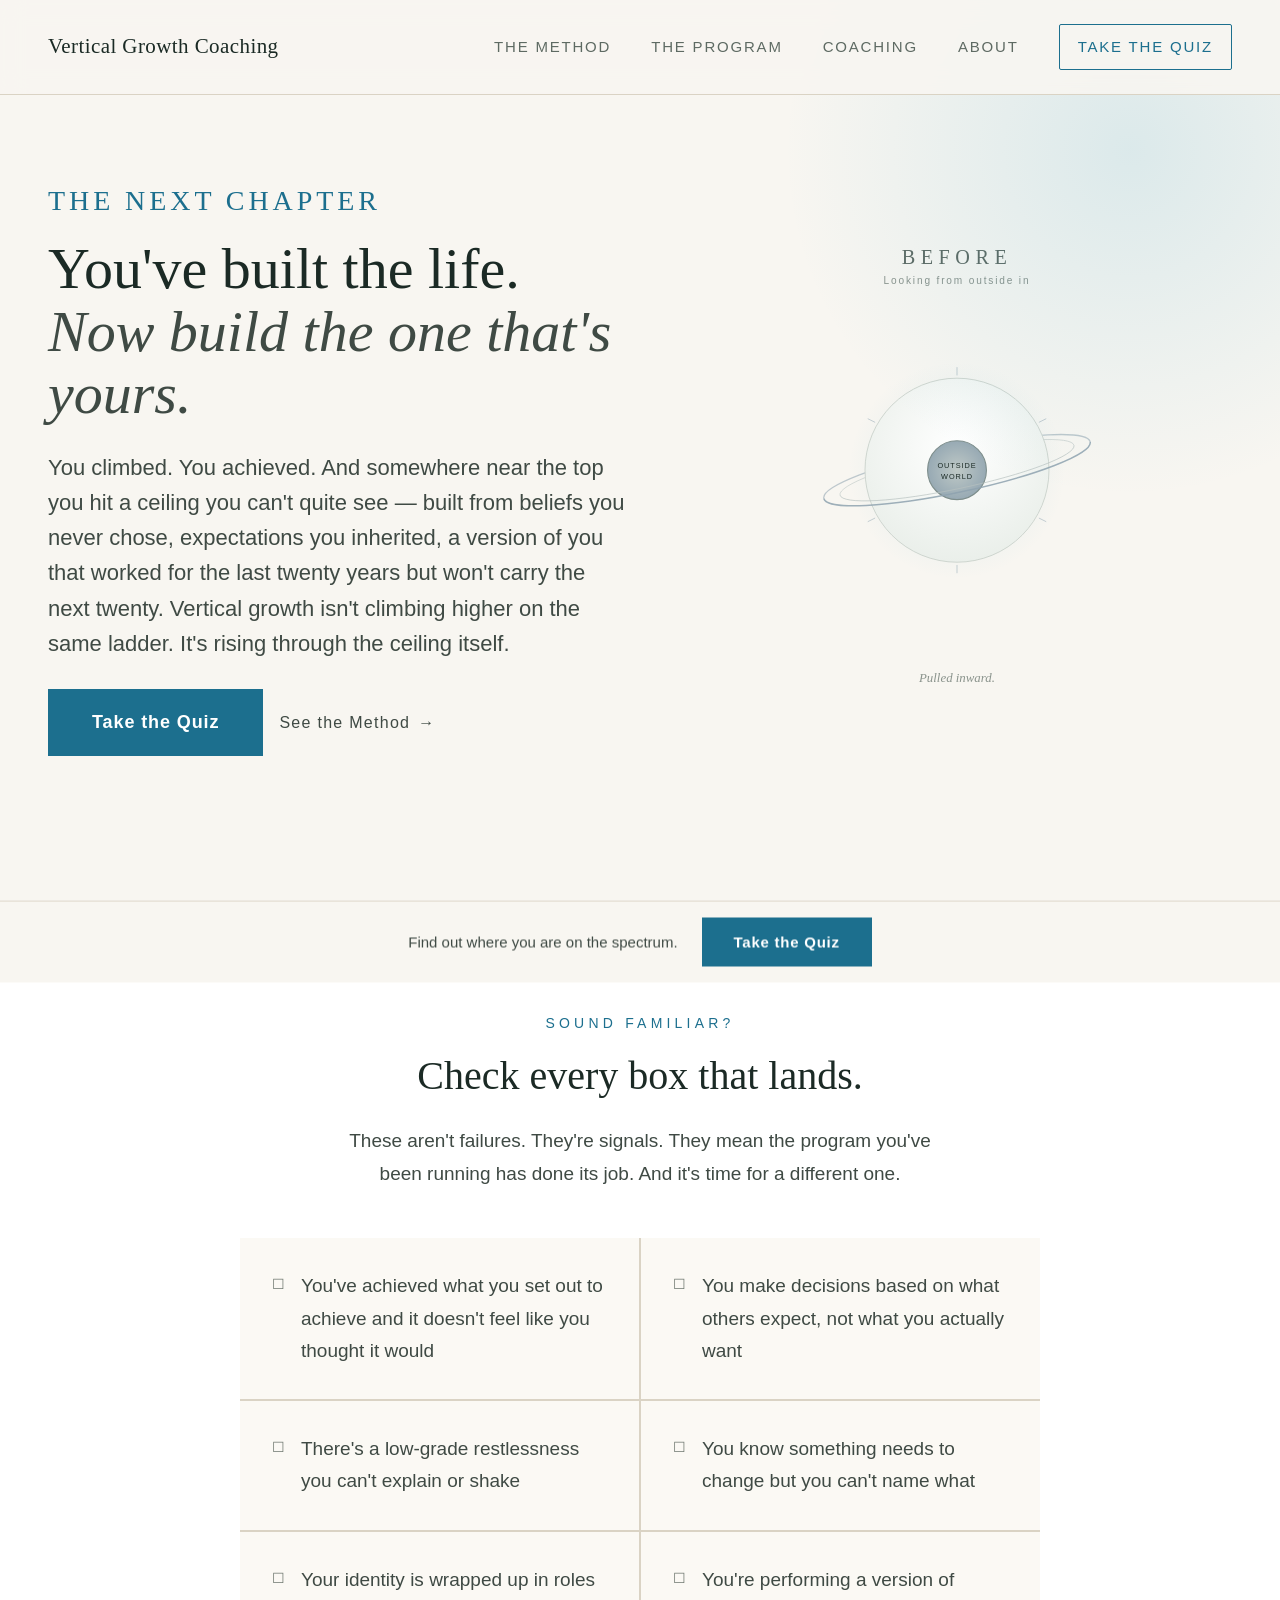
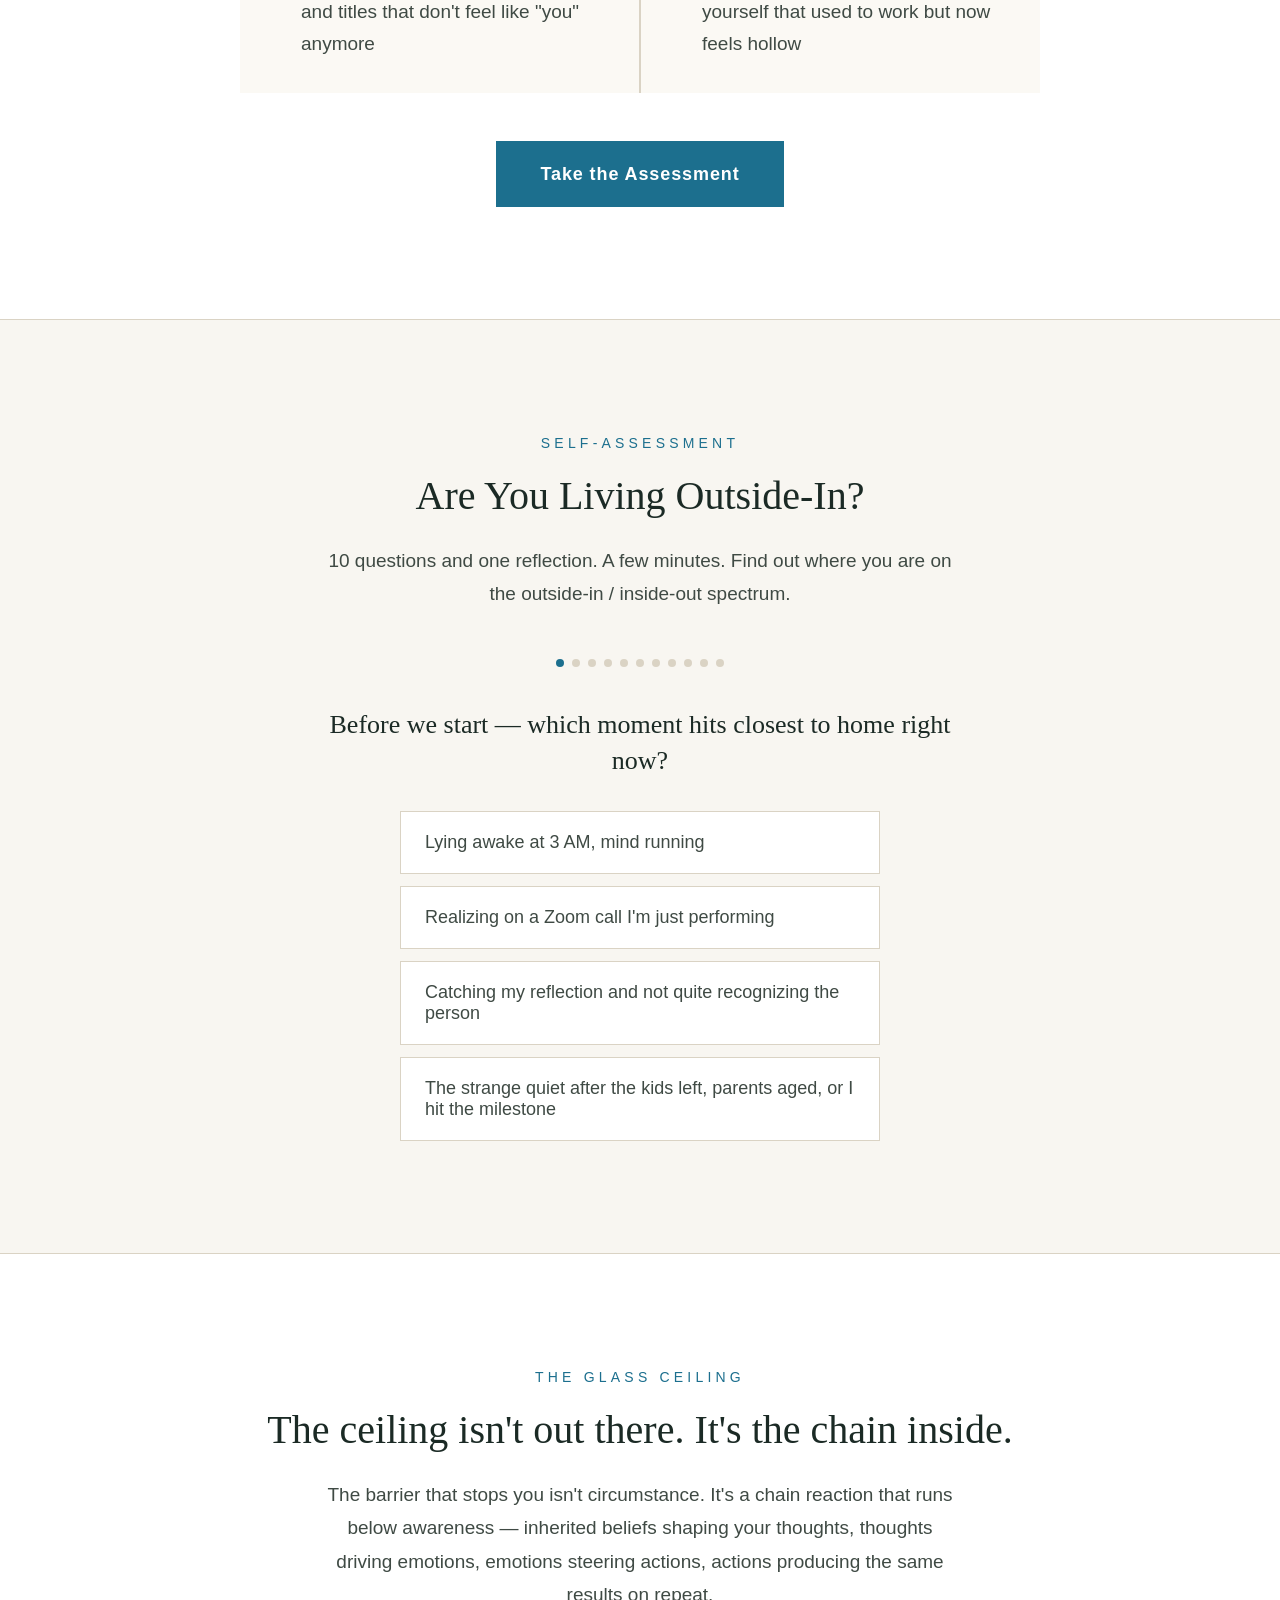
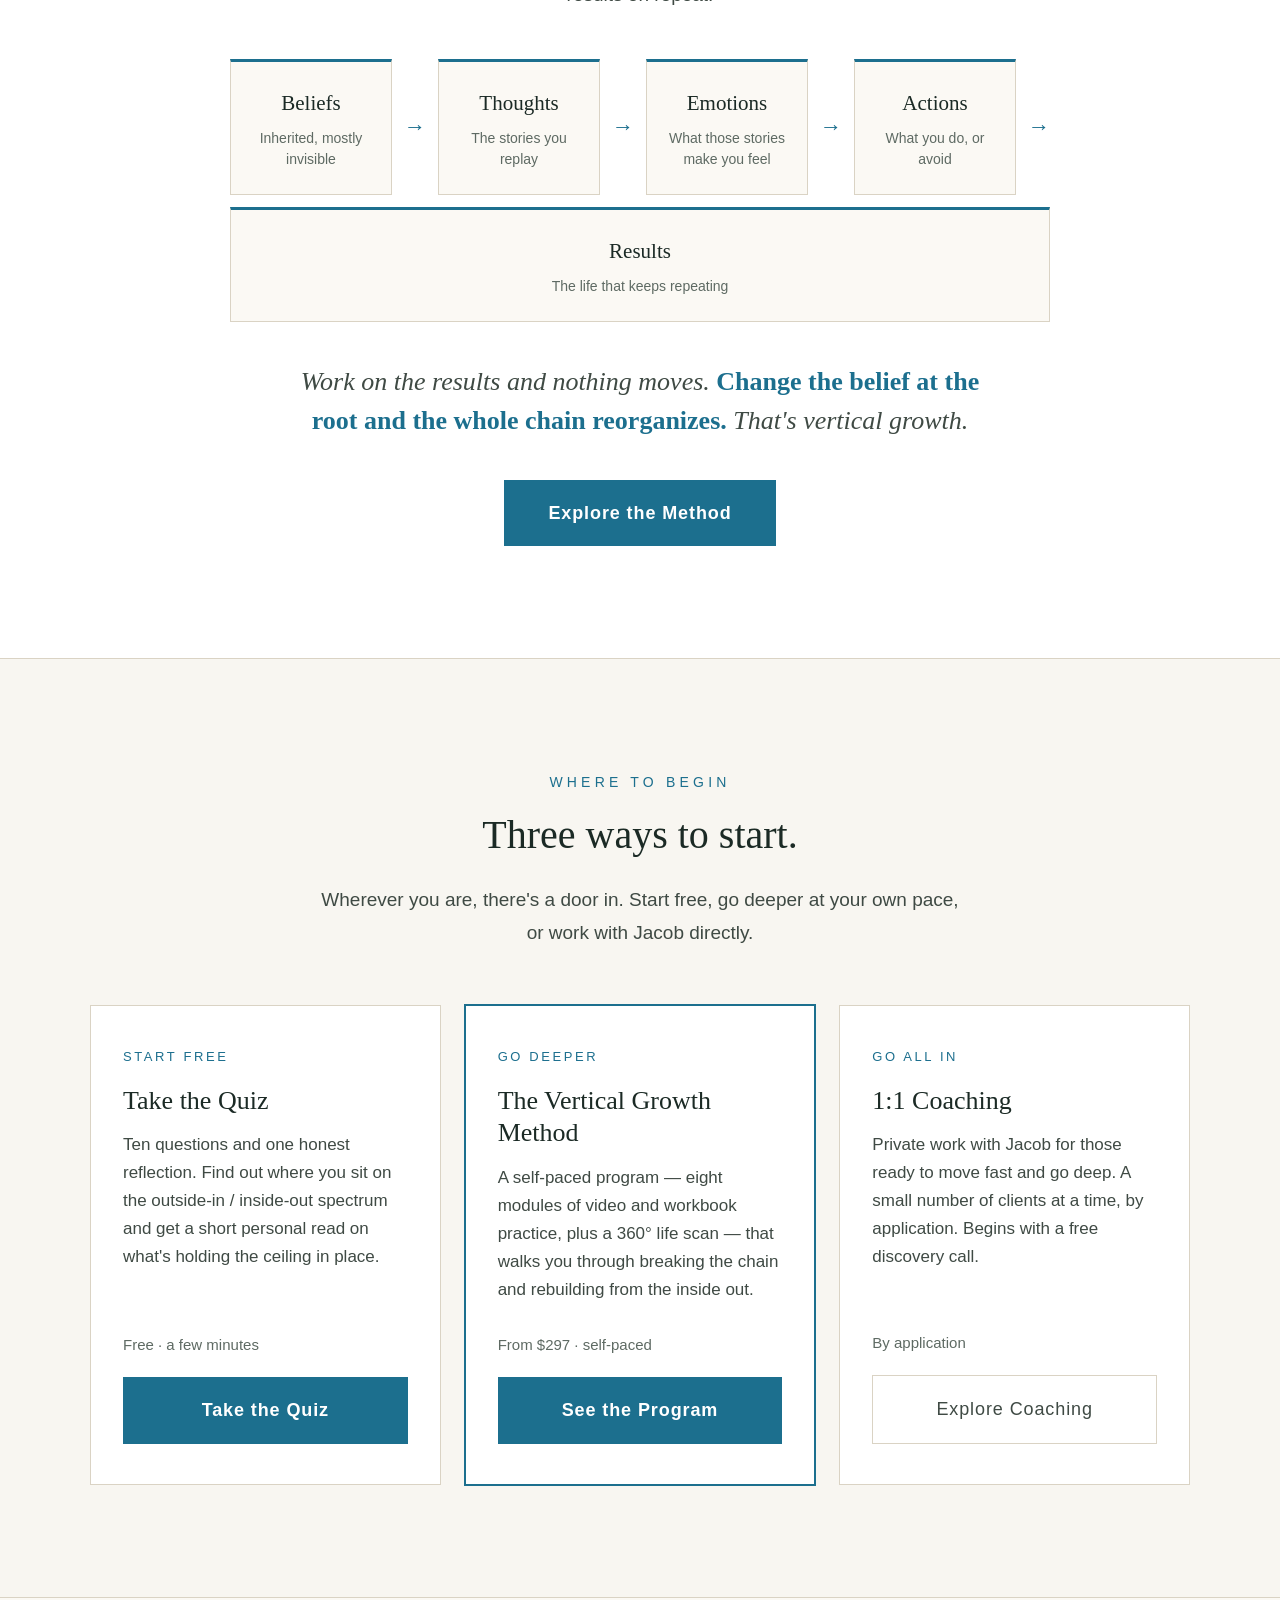
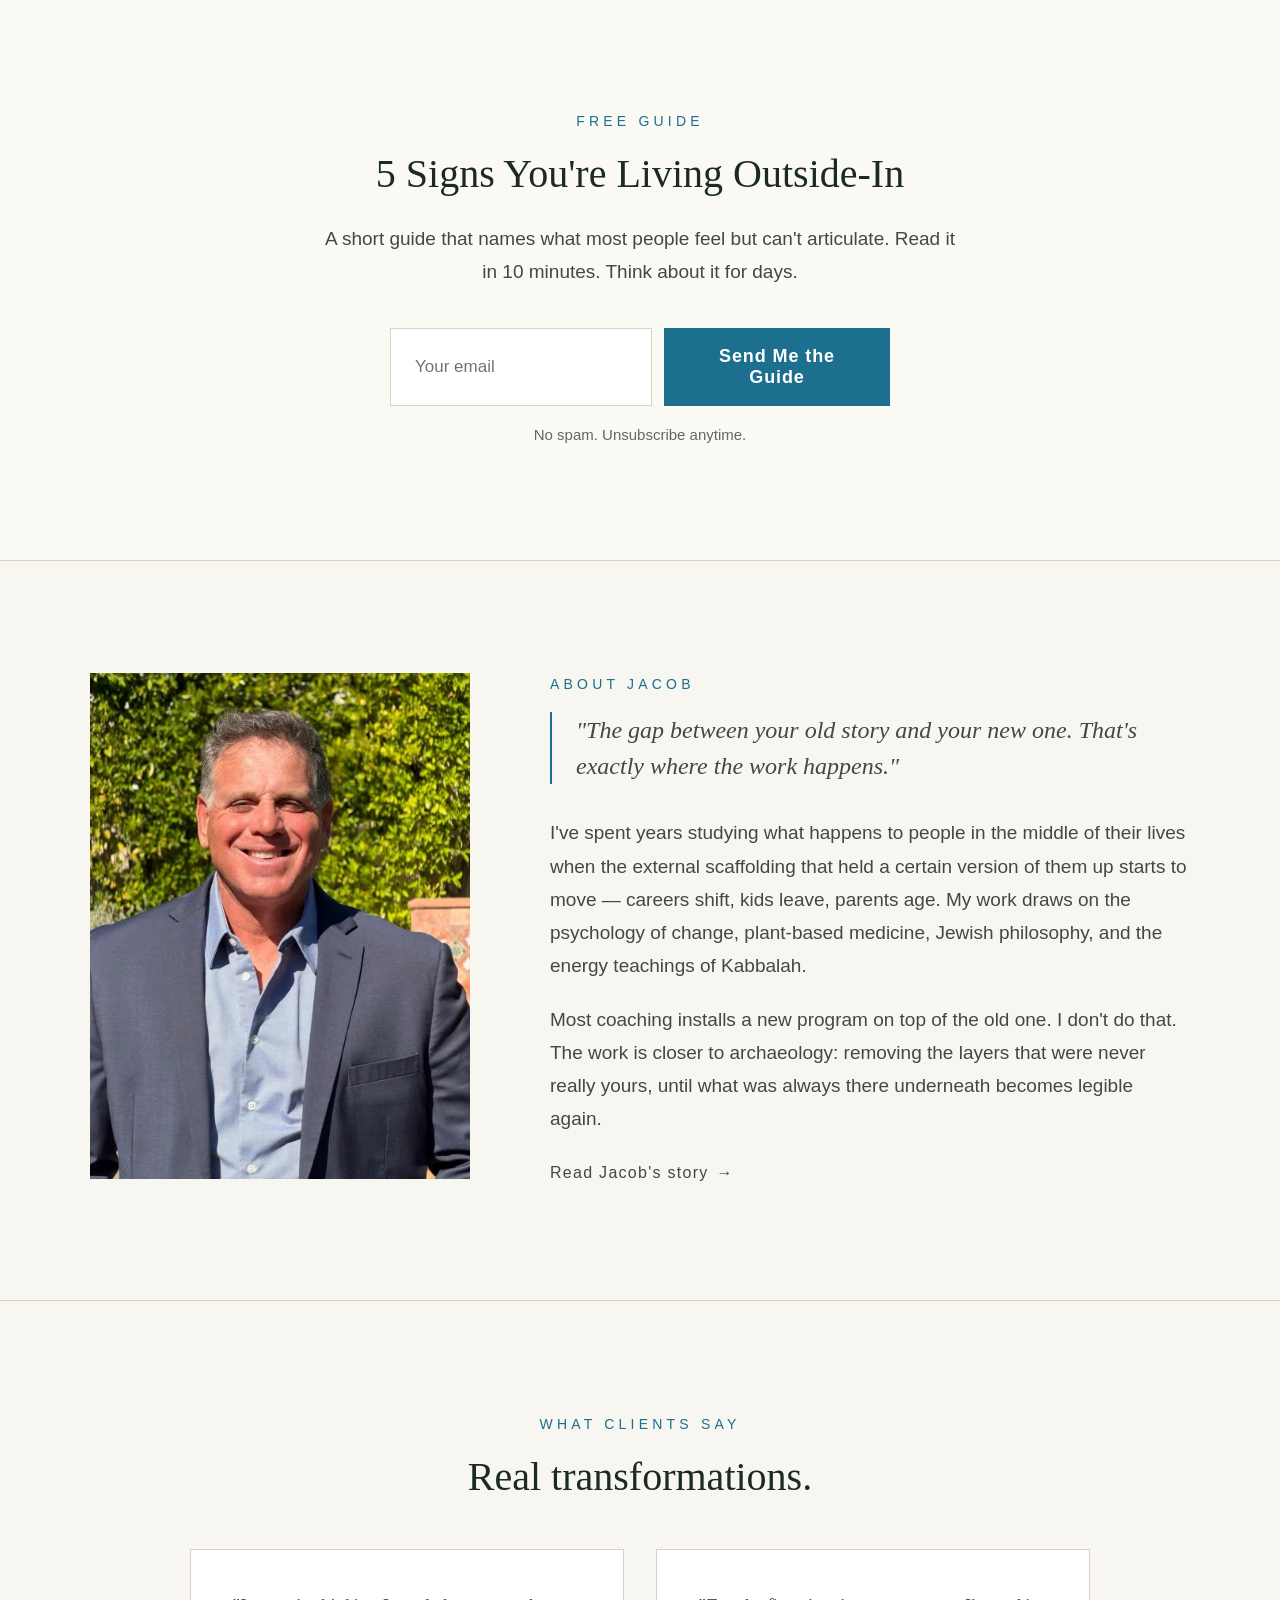
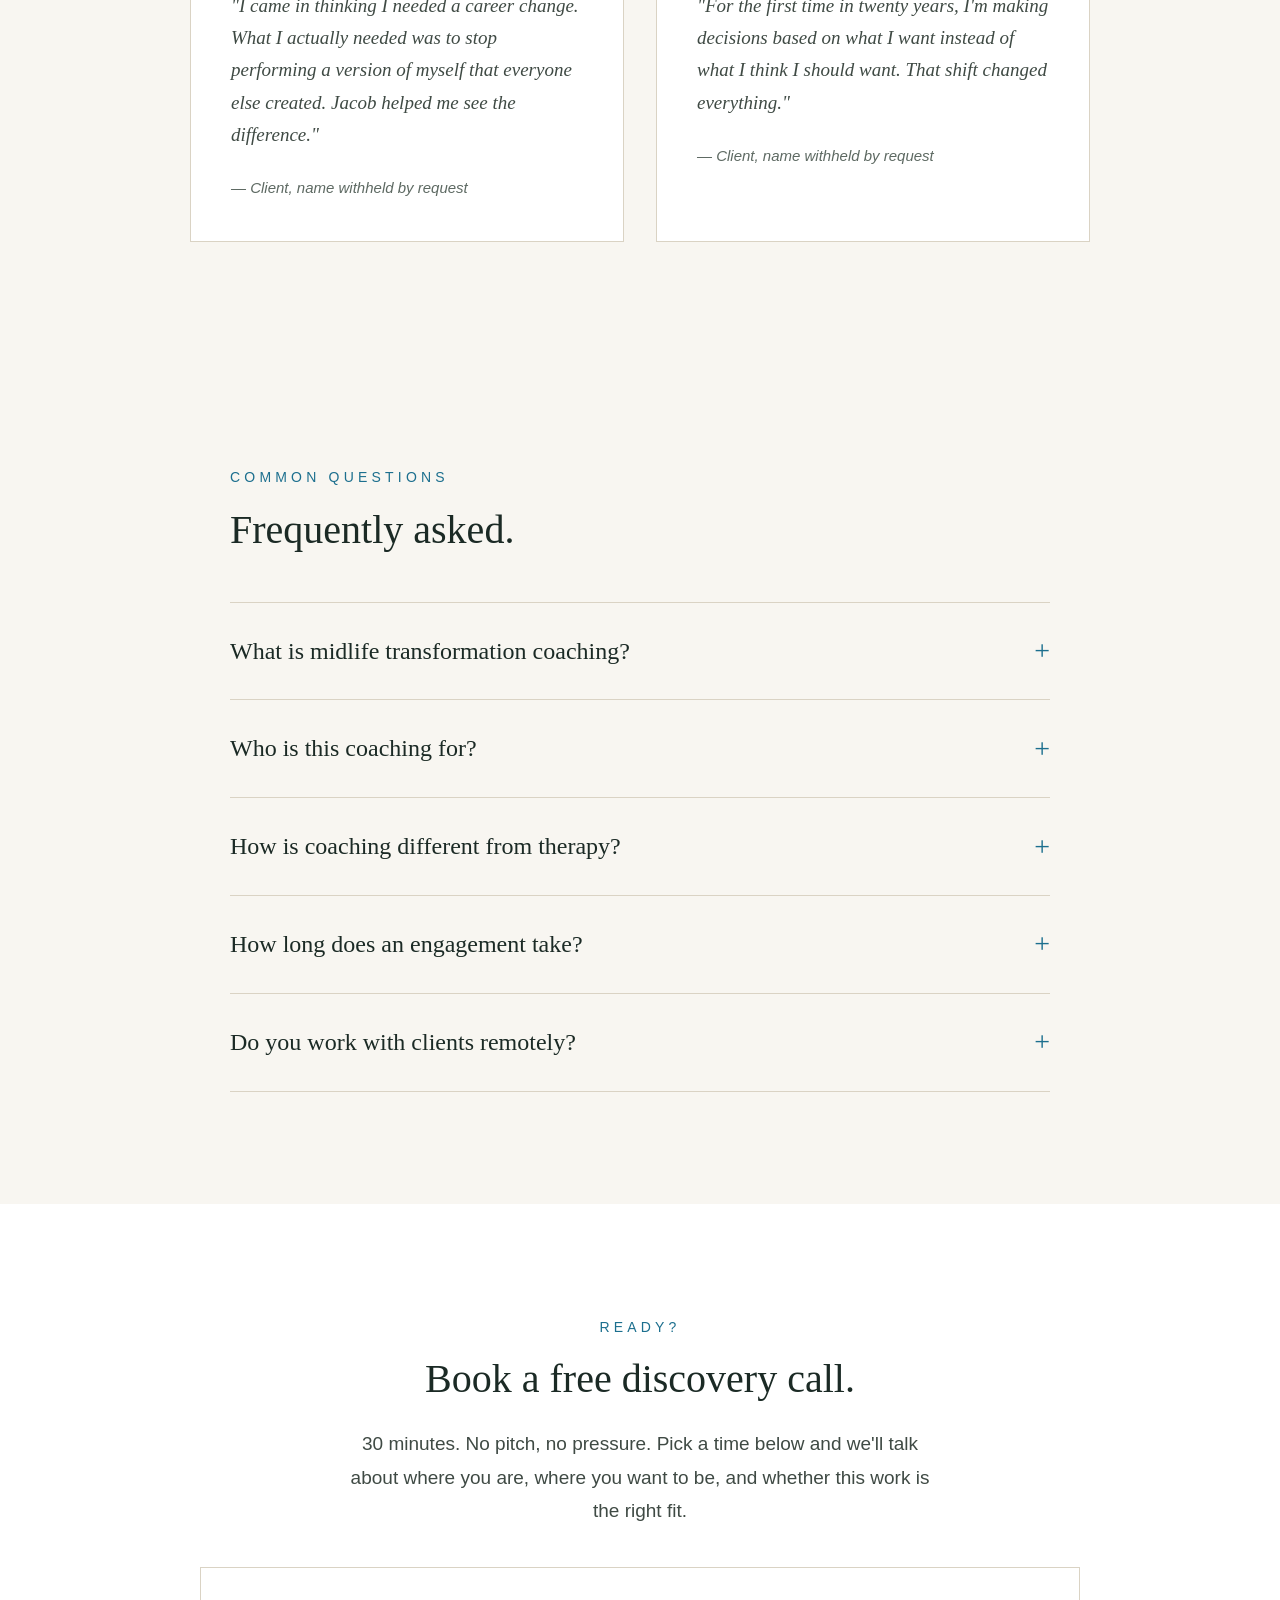
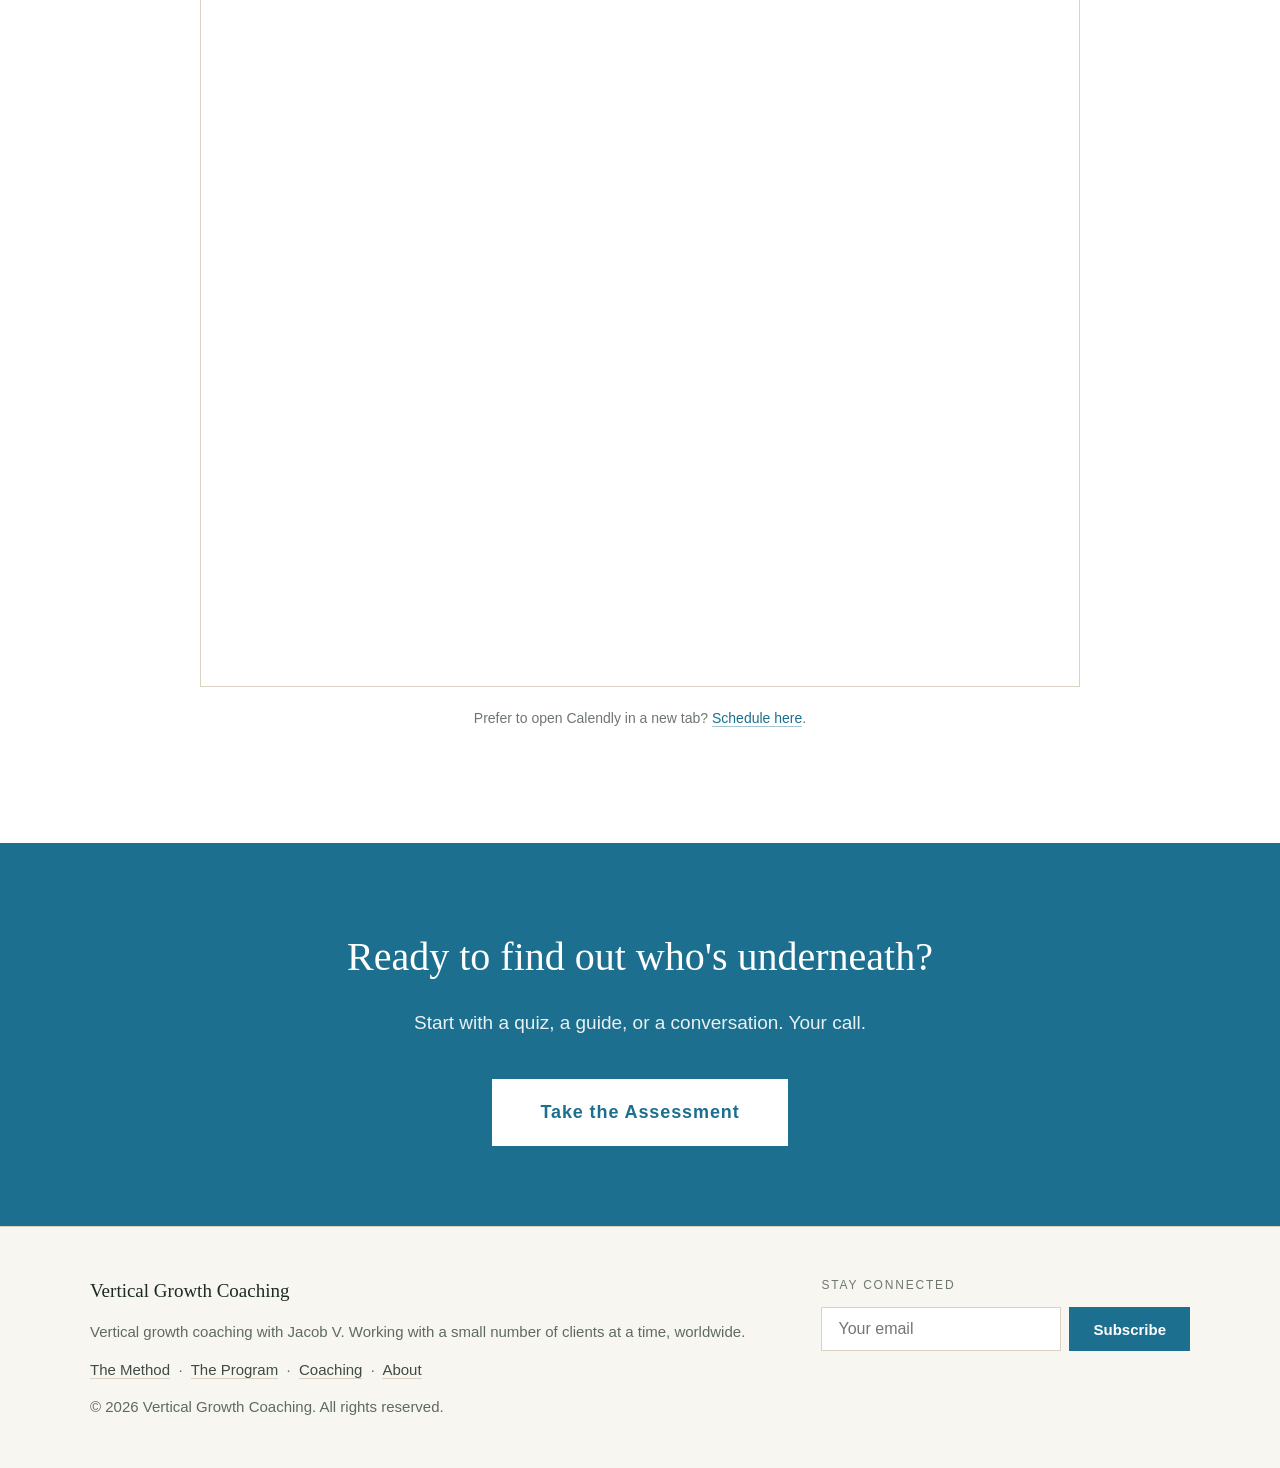
==== commit 7d052f26: "Multipage site: reframe home + add Method/Program/Coaching/About Restructure the single-page site in" ====
--- a/index.html
+++ b/index.html
@@ -183,1031 +183,7 @@
     ]
   }
   </script>
-  <style>
-    *, *::before, *::after { box-sizing: border-box; margin: 0; padding: 0; }
-
-    :root {
-      --dark:     #F8F6F1;   /* cream base — page background */
-      --surface:  #FFFFFF;   /* alternating section background */
-      --elevated: #FBF9F4;   /* cards */
-      --overlay:  #F1ECE1;
-      --border:   #DAD3C4;   /* warm light border */
-      --text-1:   #1B2A25;   /* primary text & headings */
-      --text-2:   #3F4A44;   /* body copy */
-      --text-3:   #5E6A63;   /* muted labels */
-      --text-4:   #6E776F;   /* faint text */
-      --ember:    #1C6F8E;   /* primary accent — deep sky (legible on light) */
-      --gold:     #2E9CC4;   /* bright sky accent */
-      --green:    #2F8F66;   /* success */
-      --anchor:   #1F3D34;   /* deep evergreen */
-      --font:     'Georgia', serif;
-      --sans:     -apple-system, BlinkMacSystemFont, 'Segoe UI', sans-serif;
-    }
-
-    html { scroll-behavior: smooth; }
-
-    @media (prefers-reduced-motion: reduce) {
-      html { scroll-behavior: auto; }
-      *, *::before, *::after {
-        animation-duration: 0.01ms !important;
-        animation-iteration-count: 1 !important;
-        transition-duration: 0.01ms !important;
-      }
-    }
-
-    .skip-link {
-      position: absolute;
-      top: -100px; left: 16px;
-      z-index: 1000;
-      padding: 12px 20px;
-      background: var(--ember);
-      color: #fff;
-      text-decoration: none;
-      font-size: 15px;
-      letter-spacing: 0.05em;
-      transition: top 0.15s;
-    }
-    .skip-link:focus { top: 12px; }
-
-    /* ── FAQ ── */
-    #faq .faq-inner { max-width: 820px; margin: 0 auto; }
-    .faq-list { margin-top: 48px; }
-    .faq-item {
-      border-top: 1px solid var(--border);
-      padding: 28px 0;
-    }
-    .faq-item:last-child { border-bottom: 1px solid var(--border); }
-    .faq-item summary {
-      font-family: var(--font);
-      font-size: 24px;
-      color: var(--text-1);
-      cursor: pointer;
-      list-style: none;
-      display: flex;
-      justify-content: space-between;
-      align-items: center;
-      gap: 16px;
-    }
-    .faq-item summary::-webkit-details-marker { display: none; }
-    .faq-item summary::after {
-      content: '+';
-      color: var(--ember);
-      font-size: 28px;
-      line-height: 1;
-      transition: transform 0.2s;
-    }
-    .faq-item[open] summary::after { transform: rotate(45deg); }
-    .faq-item p {
-      margin-top: 16px;
-      color: var(--text-2);
-      font-size: 19px;
-      line-height: 1.7;
-    }
-
-    body {
-      background: var(--dark);
-      color: var(--text-1);
-      font-family: var(--sans);
-      line-height: 1.7;
-      font-size: 19px;
-      -webkit-text-size-adjust: 100%;
-    }
-
-    /* ── NAV ── */
-    nav {
-      position: fixed;
-      top: 0; left: 0; right: 0;
-      z-index: 100;
-      display: flex;
-      justify-content: space-between;
-      align-items: center;
-      padding: 24px 48px;
-      background: rgba(248,246,241,0.9);
-      backdrop-filter: blur(12px);
-      border-bottom: 1px solid var(--border);
-    }
-    .nav-logo {
-      font-family: var(--font);
-      font-size: 21px;
-      color: var(--text-1);
-      letter-spacing: 0.02em;
-    }
-    .nav-links { display: flex; gap: 40px; }
-    .nav-links a {
-      color: var(--text-3);
-      text-decoration: none;
-      font-size: 15px;
-      letter-spacing: 0.12em;
-      text-transform: uppercase;
-      transition: color 0.2s;
-    }
-    .nav-links a:hover { color: var(--text-1); }
-
-    /* ── BUTTONS ── */
-    .btn-primary {
-      background: var(--ember);
-      color: #fff;
-      border: none;
-      padding: 18px 44px;
-      font-size: 18px;
-      font-weight: 600;
-      letter-spacing: 0.05em;
-      cursor: pointer;
-      text-decoration: none;
-      display: inline-block;
-      transition: all 0.2s;
-      font-family: var(--sans);
-    }
-    .btn-primary:hover { opacity: 0.88; transform: translateY(-1px); }
-    .btn-secondary {
-      background: transparent;
-      color: var(--text-2);
-      border: 1px solid var(--border);
-      padding: 18px 44px;
-      font-size: 18px;
-      letter-spacing: 0.05em;
-      cursor: pointer;
-      text-decoration: none;
-      display: inline-block;
-      transition: all 0.2s;
-      font-family: var(--sans);
-    }
-    .btn-secondary:hover { border-color: var(--text-3); color: var(--text-1); }
-    .btn-ghost {
-      color: var(--text-2);
-      text-decoration: none;
-      font-size: 16px;
-      letter-spacing: 0.08em;
-      display: inline-flex;
-      align-items: center;
-      gap: 8px;
-      transition: color 0.2s;
-    }
-    .btn-ghost:hover { color: var(--text-1); }
-    .btn-ghost::after { content: '→'; }
-
-    /* ── HERO ── */
-    .hero {
-      min-height: 100vh;
-      display: flex;
-      align-items: center;
-      padding: 120px 48px 80px;
-      position: relative;
-      overflow: hidden;
-    }
-    .hero::before {
-      content: '';
-      position: absolute;
-      top: -200px; right: -200px;
-      width: 700px; height: 700px;
-      background: radial-gradient(circle, rgba(46,156,196,0.14) 0%, transparent 70%);
-      pointer-events: none;
-    }
-    .hero-inner {
-      width: 100%;
-      max-width: 1200px;
-      margin: 0 auto;
-      display: grid;
-      grid-template-columns: minmax(0, 1.05fr) minmax(0, 1fr);
-      grid-template-areas:
-        "top    diagram"
-        "bottom diagram";
-      column-gap: 56px;
-      row-gap: 24px;
-      align-items: center;
-    }
-    .hero-text-top    { grid-area: top;     align-self: end;    max-width: 580px; }
-    .hero-text-bottom { grid-area: bottom;  align-self: start;  max-width: 580px; }
-    .hero-diagram     { grid-area: diagram; justify-self: center; align-self: center; width: 100%; }
-    .hero-diagram .circles-svg { max-width: 460px; margin: 0 auto; display: block; }
-    .hero h1 {
-      font-family: var(--font);
-      font-size: clamp(20px, 2.6vw, 28px);
-      line-height: 1.2;
-      letter-spacing: 0.14em;
-      text-transform: uppercase;
-      color: var(--ember);
-      margin-bottom: 20px;
-      font-weight: normal;
-    }
-    .hero-tagline {
-      font-family: var(--font);
-      font-size: clamp(36px, 5.2vw, 58px);
-      line-height: 1.08;
-      color: var(--text-1);
-      margin-bottom: 0;
-      font-weight: normal;
-    }
-    .hero-tagline em { font-style: italic; color: var(--text-2); }
-    .hero-body {
-      font-size: clamp(19px, 1.8vw, 22px);
-      color: var(--text-2);
-      max-width: 580px;
-      line-height: 1.6;
-      margin-bottom: 28px;
-    }
-    .cta-group { display: flex; gap: 16px; flex-wrap: wrap; align-items: center; }
-
-    /* ── SECTIONS ── */
-    section { padding: 112px 48px; }
-    .section-label {
-      font-size: 14px;
-      letter-spacing: 0.3em;
-      text-transform: uppercase;
-      color: var(--ember);
-      margin-bottom: 16px;
-    }
-    .section-title {
-      font-family: var(--font);
-      font-size: clamp(28px, 4vw, 40px);
-      font-weight: normal;
-      color: var(--text-1);
-      margin-bottom: 24px;
-      line-height: 1.2;
-    }
-    .section-body {
-      font-size: 19px;
-      color: var(--text-2);
-      line-height: 1.75;
-      max-width: 640px;
-    }
-
-    /* ── PROBLEM SECTION ── */
-    #problem { background: var(--surface); }
-    .problem-inner {
-      max-width: 800px;
-      margin: 0 auto;
-      text-align: center;
-    }
-    .problem-inner .section-body { margin: 0 auto 48px; max-width: 620px; }
-    .pain-points {
-      display: grid;
-      grid-template-columns: 1fr 1fr;
-      gap: 2px;
-      background: var(--border);
-      text-align: left;
-      margin-bottom: 48px;
-    }
-    .pain-point {
-      background: var(--elevated);
-      padding: 32px;
-      font-size: 19px;
-      color: var(--text-2);
-      display: flex;
-      gap: 16px;
-      align-items: flex-start;
-    }
-    .pain-check {
-      color: var(--text-4);
-      font-size: 14px;
-      margin-top: 3px;
-      flex-shrink: 0;
-    }
-
-    /* ── QUIZ SECTION ── */
-    #quiz {
-      background: var(--dark);
-      border-top: 1px solid var(--border);
-      border-bottom: 1px solid var(--border);
-    }
-    .quiz-container {
-      max-width: 680px;
-      margin: 0 auto;
-      text-align: center;
-    }
-    .quiz-container .section-body { margin: 0 auto 48px; }
-
-    /* Quiz Steps */
-    .quiz-step { display: none; }
-    .quiz-step.active { display: block; }
-    .quiz-question {
-      font-family: var(--font);
-      font-size: 26px;
-      color: var(--text-1);
-      margin-bottom: 32px;
-      line-height: 1.4;
-    }
-    .quiz-options { display: flex; flex-direction: column; gap: 12px; max-width: 480px; margin: 0 auto; }
-    .quiz-option {
-      background: var(--surface);
-      border: 1px solid var(--border);
-      padding: 20px 24px;
-      color: var(--text-2);
-      font-size: 18px;
-      text-align: left;
-      cursor: pointer;
-      transition: all 0.2s;
-      font-family: var(--sans);
-    }
-    .quiz-option:hover { border-color: var(--ember); color: var(--text-1); }
-    .quiz-option.selected { border-color: var(--ember); background: rgba(28,111,142,0.10); color: var(--text-1); }
-    .quiz-progress {
-      display: flex;
-      justify-content: center;
-      gap: 8px;
-      margin: 0 auto 40px;
-      max-width: 320px;
-      flex-wrap: wrap;
-    }
-    .quiz-dot {
-      width: 8px; height: 8px;
-      border-radius: 50%;
-      background: var(--border);
-      transition: background 0.3s;
-    }
-    .quiz-dot.filled { background: var(--ember); }
-
-    /* Quiz subtext (under question) */
-    .quiz-subtext {
-      color: var(--text-3);
-      font-size: 18px;
-      text-align: center;
-      margin: -16px auto 24px;
-      max-width: 560px;
-      line-height: 1.55;
-    }
-
-    /* Multi-select buttons (life context) */
-    .quiz-options-multi {
-      display: flex;
-      flex-direction: column;
-      gap: 12px;
-      max-width: 540px;
-      margin: 0 auto 16px;
-    }
-    .quiz-option-multi {
-      position: relative;
-      padding: 16px 20px 16px 52px;
-      background: var(--elevated);
-      border: 1px solid var(--border);
-      color: var(--text-2);
-      font-size: 18px;
-      text-align: left;
-      cursor: pointer;
-      transition: all 0.15s;
-      font-family: var(--sans);
-    }
-    .quiz-option-multi::before {
-      content: '';
-      position: absolute;
-      left: 18px;
-      top: 50%;
-      transform: translateY(-50%);
-      width: 18px; height: 18px;
-      border: 1.5px solid var(--text-4);
-      background: transparent;
-      transition: all 0.15s;
-    }
-    .quiz-option-multi:hover { border-color: var(--ember); color: var(--text-1); }
-    .quiz-option-multi.selected {
-      border-color: var(--ember);
-      color: var(--text-1);
-      background: rgba(28,111,142,0.10);
-    }
-    .quiz-option-multi.selected::before {
-      background: var(--ember);
-      border-color: var(--ember);
-    }
-    .quiz-option-multi.selected::after {
-      content: '';
-      position: absolute;
-      left: 22px; top: 50%;
-      transform: translateY(-65%) rotate(-45deg);
-      width: 10px; height: 5px;
-      border-left: 2px solid #fff;
-      border-bottom: 2px solid #fff;
-    }
-
-    /* Textareas (life context "other", aspiration) */
-    .quiz-textarea,
-    .quiz-textarea-small {
-      width: 100%;
-      max-width: 540px;
-      display: block;
-      margin: 0 auto 16px;
-      padding: 16px 20px;
-      background: var(--surface);
-      border: 1px solid var(--border);
-      color: var(--text-1);
-      font-size: 17px;
-      font-family: var(--sans);
-      line-height: 1.6;
-      resize: vertical;
-      outline: none;
-      transition: border-color 0.2s;
-    }
-    .quiz-textarea:focus,
-    .quiz-textarea-small:focus { border-color: var(--ember); }
-    .quiz-textarea::placeholder,
-    .quiz-textarea-small::placeholder { color: var(--text-4); }
-    .quiz-textarea-small { font-size: 15px; min-height: 56px; }
-
-    .quiz-continue-btn {
-      display: block;
-      margin: 8px auto 0;
-      min-width: 200px;
-    }
-    .quiz-continue-btn:disabled {
-      opacity: 0.35;
-      cursor: not-allowed;
-      transform: none !important;
-    }
-    .quiz-aspiration-actions {
-      display: flex;
-      flex-direction: column;
-      gap: 14px;
-      align-items: center;
-      margin-top: 4px;
-    }
-    .quiz-aspiration-actions .btn-primary { min-width: 200px; }
-    .quiz-aspiration-actions .btn-ghost {
-      color: var(--text-3);
-      text-decoration: none;
-      font-size: 14px;
-      letter-spacing: 0.05em;
-      background: transparent;
-      border: none;
-      cursor: pointer;
-      font-family: var(--sans);
-      padding: 8px 16px;
-    }
-    .quiz-aspiration-actions .btn-ghost:hover { color: var(--text-1); }
-
-    /* Interlude */
-    .quiz-interlude {
-      max-width: 560px;
-      margin: 0 auto;
-      text-align: center;
-      padding: 32px 0 16px;
-    }
-    .quiz-interlude-headline {
-      font-family: var(--font);
-      font-size: clamp(28px, 4vw, 36px);
-      color: var(--text-1);
-      margin-bottom: 20px;
-    }
-    .quiz-interlude-body {
-      font-size: 18px;
-      color: var(--text-2);
-      line-height: 1.65;
-      margin-bottom: 36px;
-    }
-
-    /* Age band fieldset (in email gate) */
-    .age-band-fieldset {
-      border: 1px solid var(--border);
-      padding: 12px 16px 16px;
-      margin-bottom: 16px;
-      transition: border-color 0.2s;
-    }
-    .age-band-fieldset legend {
-      padding: 0 8px;
-      color: var(--text-3);
-      font-size: 12px;
-      letter-spacing: 0.14em;
-      text-transform: uppercase;
-    }
-    .age-band-fieldset.age-band-error { border-color: #D44040; }
-    .age-band-options {
-      display: flex;
-      gap: 6px;
-      flex-wrap: wrap;
-    }
-    .age-band-options label {
-      flex: 1 1 auto;
-      min-width: 56px;
-      position: relative;
-      cursor: pointer;
-    }
-    .age-band-options input { position: absolute; opacity: 0; pointer-events: none; }
-    .age-band-options span {
-      display: block;
-      padding: 10px 12px;
-      border: 1px solid var(--border);
-      background: var(--surface);
-      text-align: center;
-      font-size: 15px;
-      color: var(--text-2);
-      transition: all 0.15s;
-    }
-    .age-band-options input:checked + span {
-      border-color: var(--ember);
-      background: rgba(28,111,142,0.10);
-      color: var(--text-1);
-    }
-    .age-band-options label:hover span { border-color: var(--text-3); }
-
-    /* Marketing consent row */
-    .consent-row {
-      display: flex;
-      gap: 10px;
-      align-items: flex-start;
-      font-size: 14px;
-      color: var(--text-3);
-      margin-bottom: 16px;
-      cursor: pointer;
-      line-height: 1.5;
-    }
-    .consent-row input[type="checkbox"] {
-      margin-top: 3px;
-      accent-color: var(--ember);
-      flex-shrink: 0;
-    }
-
-    /* Results greeting */
-    .result-greeting {
-      font-family: var(--font);
-      font-size: clamp(22px, 3vw, 28px);
-      color: var(--text-1);
-      text-align: center;
-      margin-bottom: 24px;
-      font-style: italic;
-      line-height: 1.3;
-    }
-
-    /* Quiz Email Gate */
-    .quiz-email-gate {
-      max-width: 420px;
-      margin: 0 auto;
-    }
-    .quiz-email-gate input {
-      width: 100%;
-      padding: 18px 24px;
-      background: var(--surface);
-      border: 1px solid var(--border);
-      color: var(--text-1);
-      font-size: 17px;
-      font-family: var(--sans);
-      margin-bottom: 12px;
-      outline: none;
-      transition: border-color 0.2s;
-    }
-    .quiz-email-gate input:focus { border-color: var(--ember); }
-    .quiz-email-gate input::placeholder { color: var(--text-4); }
-    .quiz-email-gate .btn-primary { width: 100%; text-align: center; }
-    .quiz-email-gate .privacy-note {
-      font-size: 15px;
-      color: var(--text-3);
-      margin-top: 12px;
-    }
-
-    /* Quiz Results */
-    .quiz-results { text-align: left; max-width: 520px; margin: 0 auto; }
-    .result-score {
-      font-family: var(--font);
-      font-size: 56px;
-      color: var(--ember);
-      margin-bottom: 8px;
-      text-align: center;
-    }
-    .result-label {
-      font-size: 21px;
-      color: var(--text-1);
-      text-align: center;
-      margin-bottom: 32px;
-    }
-    .result-breakdown { margin-bottom: 40px; }
-    .result-bar-group { margin-bottom: 20px; }
-    .result-bar-label {
-      display: flex;
-      justify-content: space-between;
-      font-size: 14px;
-      color: var(--text-3);
-      text-transform: uppercase;
-      letter-spacing: 0.1em;
-      margin-bottom: 8px;
-    }
-    .result-bar {
-      height: 6px;
-      background: var(--elevated);
-      overflow: hidden;
-    }
-    .result-bar-fill {
-      height: 100%;
-      background: var(--ember);
-      transition: width 1s ease;
-    }
-
-    /* ── FRAMEWORK ── */
-    #framework { background: var(--surface); }
-    .framework-inner {
-      max-width: 720px;
-      margin: 0 auto;
-    }
-    .framework-text p + p { margin-top: 20px; }
-    .circles-diagram { width: 100%; display: flex; justify-content: center; align-items: center; }
-    .circles-svg { width: 100%; height: auto; }
-
-    /* ── Orientation morph (Before → After loop) ── */
-    @keyframes orientationBefore {
-      0%, 28%   { opacity: 1; }
-      44%, 78%  { opacity: 0; }
-      94%, 100% { opacity: 1; }
-    }
-    @keyframes orientationAfter {
-      0%, 28%   { opacity: 0; }
-      44%, 78%  { opacity: 1; }
-      94%, 100% { opacity: 0; }
-    }
-    @keyframes orientationDomain {
-      0%, 28%   { fill: #8A938C; }
-      44%, 78%  { fill: #1B2A25; }
-      94%, 100% { fill: #8A938C; }
-    }
-    @keyframes orientationWedge {
-      0%, 28%   { stroke: #D7DED7; }
-      44%, 78%  { stroke: #8FA3B0; }
-      94%, 100% { stroke: #D7DED7; }
-    }
-    @keyframes selfPulse {
-      0%, 100% { opacity: 0.55; }
-      50%      { opacity: 1; }
-    }
-    .circles-svg .anim-before        { animation: orientationBefore 14s ease-in-out infinite; }
-    .circles-svg .anim-after         { animation: orientationAfter  14s ease-in-out infinite; opacity: 0; }
-    .circles-svg .domain-labels text { animation: orientationDomain 14s ease-in-out infinite; }
-    .circles-svg .wedge-lines line   { animation: orientationWedge  14s ease-in-out infinite; }
-    .circles-svg .self-halo          { animation: selfPulse 4s ease-in-out infinite; }
-
-    @media (prefers-reduced-motion: reduce) {
-      .circles-svg .anim-before,
-      .circles-svg .anim-after,
-      .circles-svg .domain-labels text,
-      .circles-svg .wedge-lines line,
-      .circles-svg .self-halo { animation: none; }
-      .circles-svg .anim-before        { opacity: 0; }
-      .circles-svg .anim-after         { opacity: 1; }
-      .circles-svg .domain-labels text { fill: #1B2A25; }
-      .circles-svg .wedge-lines line   { stroke: #8FA3B0; }
-      .circles-svg .self-halo          { opacity: 0.85; }
-    }
-
-    /* ── TRANSFORMATION ── */
-    .transformation-inner { max-width: 1100px; margin: 0 auto; }
-    .transformation-header {
-      display: grid;
-      grid-template-columns: 1fr 1fr;
-      gap: 80px;
-      margin-bottom: 80px;
-    }
-    .shift-grid {
-      display: grid;
-      grid-template-columns: 1fr 1fr;
-      gap: 2px;
-      background: var(--border);
-    }
-    .shift-card {
-      background: var(--surface);
-      padding: 40px;
-    }
-    .shift-card.before .shift-label { color: var(--text-4); }
-    .shift-card.after .shift-label { color: var(--ember); }
-    .shift-label {
-      font-size: 11px;
-      letter-spacing: 0.3em;
-      text-transform: uppercase;
-      margin-bottom: 24px;
-    }
-    .shift-item {
-      display: flex;
-      align-items: flex-start;
-      gap: 16px;
-      margin-bottom: 20px;
-      color: var(--text-2);
-      font-size: 16px;
-    }
-
-    /* ── LEAD MAGNET ── */
-    #lead-magnet {
-      background: var(--elevated);
-      border-top: 1px solid var(--border);
-      border-bottom: 1px solid var(--border);
-    }
-    .lead-magnet-inner {
-      max-width: 700px;
-      margin: 0 auto;
-      text-align: center;
-    }
-    .lead-magnet-inner .section-body { margin: 0 auto 40px; }
-    .lead-magnet-form {
-      display: flex;
-      gap: 12px;
-      max-width: 500px;
-      margin: 0 auto;
-    }
-    .lead-magnet-form input {
-      flex: 1;
-      padding: 18px 24px;
-      background: var(--surface);
-      border: 1px solid var(--border);
-      color: var(--text-1);
-      font-size: 17px;
-      font-family: var(--sans);
-      outline: none;
-    }
-    .lead-magnet-form input:focus { border-color: var(--ember); }
-    .lead-magnet-form input::placeholder { color: var(--text-4); }
-    .lead-magnet-privacy {
-      font-size: 15px;
-      color: var(--text-3);
-      margin-top: 16px;
-    }
-
-    /* ── ABOUT ── */
-    .about-inner {
-      max-width: 1100px;
-      margin: 0 auto;
-      display: grid;
-      grid-template-columns: 380px 1fr;
-      gap: 80px;
-      align-items: start;
-    }
-    .about-portrait {
-      aspect-ratio: 3/4;
-      overflow: hidden;
-      background: var(--surface);
-    }
-    .about-text blockquote {
-      font-family: var(--font);
-      font-size: 24px;
-      font-style: italic;
-      color: var(--text-2);
-      border-left: 2px solid var(--ember);
-      padding-left: 24px;
-      margin-bottom: 32px;
-      line-height: 1.5;
-    }
-    .about-text p {
-      font-size: 19px;
-      color: var(--text-2);
-      line-height: 1.75;
-      margin-bottom: 20px;
-    }
-
-    /* ── PROCESS ── */
-    #process { background: var(--surface); }
-    .process-inner { max-width: 1100px; margin: 0 auto; }
-    .process-header { margin-bottom: 64px; }
-    .steps {
-      display: grid;
-      grid-template-columns: repeat(3, 1fr);
-      gap: 2px;
-      background: var(--border);
-    }
-    .step {
-      background: var(--elevated);
-      padding: 48px 40px;
-    }
-    .step-num {
-      font-family: var(--font);
-      font-size: 40px;
-      color: var(--text-4);
-      margin-bottom: 24px;
-    }
-    .step-title {
-      font-family: var(--font);
-      font-size: 24px;
-      font-weight: normal;
-      color: var(--text-1);
-      margin-bottom: 16px;
-    }
-    .step-body {
-      font-size: 18px;
-      color: var(--text-2);
-      line-height: 1.7;
-    }
-
-    /* ── TESTIMONIALS ── */
-    #testimonials {
-      border-top: 1px solid var(--border);
-    }
-    .testimonials-inner {
-      max-width: 900px;
-      margin: 0 auto;
-      text-align: center;
-    }
-    .testimonial-grid {
-      display: grid;
-      grid-template-columns: 1fr 1fr;
-      gap: 32px;
-      text-align: left;
-      margin-top: 48px;
-    }
-    .testimonial-card {
-      background: var(--surface);
-      border: 1px solid var(--border);
-      padding: 40px;
-    }
-    .testimonial-quote {
-      font-family: var(--font);
-      font-size: 19px;
-      font-style: italic;
-      color: var(--text-2);
-      line-height: 1.7;
-      margin-bottom: 24px;
-    }
-    .testimonial-author {
-      font-size: 14px;
-      color: var(--text-4);
-      letter-spacing: 0.1em;
-      text-transform: uppercase;
-    }
-    .testimonial-placeholder {
-      font-size: 15px;
-      color: var(--text-3);
-      font-style: italic;
-    }
-
-    /* ── BOOK A CALL (HIGH INTENT) ── */
-    #book { background: var(--surface); }
-    .book-inner {
-      max-width: 880px;
-      margin: 0 auto;
-      text-align: center;
-    }
-    .book-inner .section-body { margin: 0 auto 40px; max-width: 600px; }
-    .calendly-inline-widget {
-      width: 100%;
-      min-width: 320px;
-      height: 720px;
-      margin: 0 auto;
-      border: 1px solid var(--border);
-      background: var(--surface);
-    }
-    .calendly-fallback {
-      margin-top: 20px;
-      font-size: 14px;
-      color: var(--text-4);
-    }
-    .calendly-fallback a { color: var(--ember); text-decoration: none; border-bottom: 1px solid rgba(28,111,142,0.4); }
-    .calendly-fallback a:hover { color: var(--text-1); }
-    @media (max-width: 720px) {
-      .calendly-inline-widget { height: 1080px; }
-    }
-
-    /* ── STICKY BOTTOM BAR ── */
-    .sticky-bar {
-      position: fixed;
-      bottom: 0; left: 0; right: 0;
-      z-index: 99;
-      background: rgba(248,246,241,0.96);
-      backdrop-filter: blur(12px);
-      border-top: 1px solid var(--border);
-      padding: 16px 48px;
-      display: flex;
-      justify-content: center;
-      align-items: center;
-      gap: 24px;
-      transform: translateY(100%);
-      transition: transform 0.3s ease;
-    }
-    .sticky-bar.visible { transform: translateY(0); }
-    .sticky-bar-text {
-      font-size: 15px;
-      color: var(--text-2);
-    }
-    .sticky-bar .btn-primary {
-      padding: 12px 32px;
-      font-size: 15px;
-    }
-
-    /* ── CTA BAND ── */
-    .cta-band {
-      background: var(--ember);
-      padding: 80px 48px;
-      text-align: center;
-    }
-    .cta-band h2 {
-      font-family: var(--font);
-      font-size: clamp(28px, 4vw, 40px);
-      font-weight: normal;
-      color: #fff;
-      margin-bottom: 16px;
-    }
-    .cta-band p {
-      font-size: 19px;
-      color: rgba(255,255,255,0.9);
-      margin-bottom: 40px;
-    }
-    .btn-white {
-      background: #fff;
-      color: var(--ember);
-      padding: 18px 48px;
-      font-size: 18px;
-      font-weight: 600;
-      letter-spacing: 0.05em;
-      text-decoration: none;
-      display: inline-block;
-      transition: opacity 0.2s;
-      font-family: var(--sans);
-    }
-    .btn-white:hover { opacity: 0.9; }
-
-    /* ── FOOTER ── */
-    footer {
-      background: var(--dark);
-      border-top: 1px solid var(--border);
-      padding: 48px;
-    }
-    .footer-inner {
-      max-width: 1100px;
-      margin: 0 auto;
-      display: flex;
-      justify-content: space-between;
-      align-items: flex-start;
-    }
-    .footer-left .logo {
-      font-family: var(--font);
-      font-size: 19px;
-      color: var(--text-1);
-      margin-bottom: 12px;
-    }
-    .footer-left .copy { font-size: 15px; color: var(--text-3); }
-    .footer-email-form { display: flex; gap: 8px; }
-    .footer-email-form input {
-      padding: 12px 16px;
-      background: var(--surface);
-      border: 1px solid var(--border);
-      color: var(--text-1);
-      font-size: 16px;
-      font-family: var(--sans);
-      outline: none;
-      width: 240px;
-    }
-    .footer-email-form button {
-      padding: 12px 24px;
-      background: var(--ember);
-      color: #fff;
-      border: none;
-      font-size: 15px;
-      font-weight: 600;
-      cursor: pointer;
-      font-family: var(--sans);
-    }
-    .footer-right-label {
-      font-size: 12px;
-      letter-spacing: 0.15em;
-      text-transform: uppercase;
-      color: var(--text-4);
-      margin-bottom: 12px;
-    }
-
-    /* ── SUCCESS MESSAGES ── */
-    .success-msg {
-      display: none;
-      padding: 20px;
-      background: rgba(61,168,116,0.1);
-      border: 1px solid rgba(61,168,116,0.3);
-      color: var(--green);
-      font-size: 17px;
-      text-align: center;
-      margin-top: 16px;
-    }
-    .success-msg.show { display: block; }
-
-    /* ── RESPONSIVE ── */
-    @media (max-width: 900px) {
-      nav { padding: 20px 24px; }
-      .nav-links { display: none; }
-      .hero { padding: 92px 20px 56px; min-height: 0; }
-      .hero-inner {
-        grid-template-columns: 1fr;
-        grid-template-areas:
-          "top"
-          "diagram"
-          "bottom";
-        column-gap: 0;
-        row-gap: 20px;
-        align-items: stretch;
-      }
-      .hero-text-top,
-      .hero-text-bottom { align-self: stretch; max-width: 100%; }
-      .hero-diagram .circles-svg { max-width: 340px; }
-      section { padding: 80px 24px; }
-      .about-inner,
-      .transformation-header { grid-template-columns: 1fr; gap: 48px; }
-      .shift-grid { grid-template-columns: 1fr; }
-      .steps { grid-template-columns: 1fr; }
-      .pain-points { grid-template-columns: 1fr; }
-      .testimonial-grid { grid-template-columns: 1fr; }
-      .lead-magnet-form { flex-direction: column; }
-      .sticky-bar { padding: 12px 24px; }
-      .sticky-bar-text { display: none; }
-      .footer-inner { flex-direction: column; gap: 32px; }
-      .footer-email-form { flex-direction: column; }
-      .footer-email-form input { width: 100%; }
-
-      /* Larger, full-width tap targets for easy reading & tapping on mobile */
-      .cta-group { flex-direction: column; align-items: stretch; }
-      .cta-group .btn-primary,
-      .cta-group .btn-secondary { width: 100%; text-align: center; }
-      .btn-primary, .btn-secondary, .btn-white { padding: 20px 32px; font-size: 19px; }
-      .hero-tagline { font-size: clamp(38px, 11vw, 52px); }
-      .quiz-question { font-size: 24px; }
-      .quiz-options { max-width: 100%; }
-      .quiz-option { padding: 22px 20px; }
-    }
-  </style>
+  <link rel="stylesheet" href="/styles.css">
 </head>
 <body>
 
@@ -1221,12 +197,16 @@
 <!-- NAV -->
 <header>
   <nav aria-label="Primary">
-    <div class="nav-logo">Vertical Growth Coaching</div>
-    <div class="nav-links">
-      <a href="#quiz">Take the Quiz</a>
-      <a href="#framework">The Work</a>
-      <a href="#about">About</a>
-      <a href="#book">Book a Call</a>
+    <a class="nav-logo" href="/">Vertical Growth Coaching</a>
+    <button class="nav-toggle" type="button" aria-label="Open menu" aria-expanded="false" aria-controls="navLinks">
+      <span></span><span></span><span></span>
+    </button>
+    <div class="nav-links" id="navLinks">
+      <a href="/method.html">The Method</a>
+      <a href="/program.html">The Program</a>
+      <a href="/coaching.html">Coaching</a>
+      <a href="/about.html">About</a>
+      <a href="/#quiz" class="nav-cta">Take the Quiz</a>
     </div>
   </nav>
 </header>
@@ -1237,8 +217,8 @@
 <section class="hero">
   <div class="hero-inner">
     <div class="hero-text-top">
-      <h1>Midlife Transformation Coaching</h1>
-      <p class="hero-tagline">You haven't lost yourself.<br><em>You've buried yourself.</em></p>
+      <h1>The Next Chapter</h1>
+      <p class="hero-tagline">You've built the life.<br><em>Now build the one that's yours.</em></p>
     </div>
 
     <div class="hero-diagram">
@@ -1362,11 +342,11 @@
 
     <div class="hero-text-bottom">
       <p class="hero-body">
-        Midlife isn't a crisis. It's a call. The version of you that's been living for external approval, other people's stories, and inherited expectations is exhausted. There's someone underneath all of that. We go find them.
+        You climbed. You achieved. And somewhere near the top you hit a ceiling you can't quite see — built from beliefs you never chose, expectations you inherited, a version of you that worked for the last twenty years but won't carry the next twenty. Vertical growth isn't climbing higher on the same ladder. It's rising through the ceiling itself.
       </p>
       <div class="cta-group">
-        <a href="#quiz" class="btn-primary">How Outside-In Are You?</a>
-        <a href="#framework" class="btn-ghost">See the Framework</a>
+        <a href="#quiz" class="btn-primary">Take the Quiz</a>
+        <a href="/method.html" class="btn-ghost">See the Method</a>
       </div>
     </div>
   </div>
@@ -1612,53 +592,59 @@
   </div>
 </section>
 
-<!-- FRAMEWORK -->
-<section id="framework">
-  <div class="framework-inner">
-    <div class="framework-text">
-      <div class="section-label">The Framework</div>
-      <h2 class="section-title">Inside-Out vs. Outside-In</h2>
-      <p class="section-body">
-        Most people reach midlife running a program they never chose. They're living outside-in. Identity built from the world's expectations, external validation, and borrowed narratives.
-      </p>
-      <p class="section-body" style="margin-top:20px;">
-        The work is reorientation. Learning to live inside-out. Anchored in your actual self, expressing outward into your roles and the world. Rather than the reverse.
-      </p>
-      <p class="section-body" style="margin-top:20px;">
-        Think of it like a palimpsest: a parchment written over many times. The original text is still there. My job isn't to install something new. It's excavation.
-      </p>
+<!-- GLASS CEILING (teaser → method) -->
+<section id="glass-ceiling">
+  <div class="ceiling-inner">
+    <div class="section-label">The Glass Ceiling</div>
+    <h2 class="section-title">The ceiling isn't out there. It's the chain inside.</h2>
+    <p class="section-body">
+      The barrier that stops you isn't circumstance. It's a chain reaction that runs below awareness — inherited beliefs shaping your thoughts, thoughts driving emotions, emotions steering actions, actions producing the same results on repeat.
+    </p>
+    <div class="chain">
+      <div class="chain-node"><div class="chain-label">Beliefs</div><div class="chain-sub">Inherited, mostly invisible</div></div>
+      <span class="chain-arrow">→</span>
+      <div class="chain-node"><div class="chain-label">Thoughts</div><div class="chain-sub">The stories you replay</div></div>
+      <span class="chain-arrow">→</span>
+      <div class="chain-node"><div class="chain-label">Emotions</div><div class="chain-sub">What those stories make you feel</div></div>
+      <span class="chain-arrow">→</span>
+      <div class="chain-node"><div class="chain-label">Actions</div><div class="chain-sub">What you do, or avoid</div></div>
+      <span class="chain-arrow">→</span>
+      <div class="chain-node"><div class="chain-label">Results</div><div class="chain-sub">The life that keeps repeating</div></div>
+    </div>
+    <p class="ceiling-note">Work on the results and nothing moves. <strong>Change the belief at the root and the whole chain reorganizes.</strong> That's vertical growth.</p>
+    <div class="cta-group" style="justify-content:center;margin-top:40px;">
+      <a href="/method.html" class="btn-primary">Explore the Method</a>
     </div>
   </div>
 </section>
 
-<!-- TRANSFORMATION -->
-<section id="transformation">
-  <div class="transformation-inner">
-    <div class="transformation-header">
-      <div>
-        <div class="section-label">What Changes</div>
-        <h2 class="section-title">The shift is not about fixing you.</h2>
-      </div>
-      <div class="section-body">
-        The goal isn't to become someone new. It's to stop being someone you never were. When that happens, everything in the outer rings realigns without force.
-      </div>
-    </div>
-    <div class="shift-grid">
-      <div class="shift-card before">
-        <div class="shift-label">Before</div>
-        <div class="shift-item"><span>Living for external approval</span></div>
-        <div class="shift-item"><span>Identity built on roles and titles</span></div>
-        <div class="shift-item"><span>Chronic low-grade restlessness</span></div>
-        <div class="shift-item"><span>Achieving more, feeling less</span></div>
-        <div class="shift-item"><span>Trapped between old story and new</span></div>
-      </div>
-      <div class="shift-card after">
-        <div class="shift-label">After</div>
-        <div class="shift-item"><span>Anchored in your actual self</span></div>
-        <div class="shift-item"><span>Roles as expression, not identity</span></div>
-        <div class="shift-item"><span>Clarity without having all the answers</span></div>
-        <div class="shift-item"><span>Making meaning, not just money</span></div>
-        <div class="shift-item"><span>Living the new chapter, not mourning the old</span></div>
+<!-- VALUE LADDER -->
+<section id="value-ladder">
+  <div class="ladder-inner">
+    <div class="section-label">Where to Begin</div>
+    <h2 class="section-title">Three ways to start.</h2>
+    <p class="section-body">Wherever you are, there's a door in. Start free, go deeper at your own pace, or work with Jacob directly.</p>
+    <div class="ladder-grid">
+      <div class="ladder-card">
+        <div class="ladder-step">Start free</div>
+        <h3>Take the Quiz</h3>
+        <p>Ten questions and one honest reflection. Find out where you sit on the outside-in / inside-out spectrum and get a short personal read on what's holding the ceiling in place.</p>
+        <div class="ladder-price">Free · a few minutes</div>
+        <a href="#quiz" class="btn-primary">Take the Quiz</a>
+      </div>
+      <div class="ladder-card featured">
+        <div class="ladder-step">Go deeper</div>
+        <h3>The Vertical Growth Method</h3>
+        <p>A self-paced program — eight modules of video and workbook practice, plus a 360° life scan — that walks you through breaking the chain and rebuilding from the inside out.</p>
+        <div class="ladder-price">From $297 · self-paced</div>
+        <a href="/program.html" class="btn-primary">See the Program</a>
+      </div>
+      <div class="ladder-card">
+        <div class="ladder-step">Go all in</div>
+        <h3>1:1 Coaching</h3>
+        <p>Private work with Jacob for those ready to move fast and go deep. A small number of clients at a time, by application. Begins with a free discovery call.</p>
+        <div class="ladder-price">By application</div>
+        <a href="/coaching.html" class="btn-secondary">Explore Coaching</a>
       </div>
     </div>
   </div>
@@ -1704,42 +690,12 @@
       <div class="section-label">About Jacob</div>
       <blockquote>"The gap between your old story and your new one. That's exactly where the work happens."</blockquote>
       <p>
-        I've spent years studying what happens to people in the middle of their lives when the external things they built their identity on start to shift. Career changes, relationships changing, kids leaving, parents aging. The external scaffolding that held a certain version of you up starts to move.
+        I've spent years studying what happens to people in the middle of their lives when the external scaffolding that held a certain version of them up starts to move — careers shift, kids leave, parents age. My work draws on the psychology of change, plant-based medicine, Jewish philosophy, and the energy teachings of Kabbalah.
       </p>
       <p>
-        Most coaching tries to install a new program on top of the old one. I don't do that. The work I do with people is more like archaeology. Removing the layers that were never really theirs to begin with, until we find what was always there underneath.
+        Most coaching installs a new program on top of the old one. I don't do that. The work is closer to archaeology: removing the layers that were never really yours, until what was always there underneath becomes legible again.
       </p>
-      <p>
-        I work with a small number of people at a time. That's on purpose.
-      </p>
-    </div>
-  </div>
-</section>
-
-<!-- PROCESS -->
-<section id="process">
-  <div class="process-inner">
-    <div class="process-header">
-      <div class="section-label">The Process</div>
-      <h2 class="section-title">How we work together</h2>
-      <p class="section-body">Three phases. No shortcuts. Real results.</p>
-    </div>
-    <div class="steps">
-      <div class="step">
-        <div class="step-num">01</div>
-        <h3 class="step-title">Excavation</h3>
-        <p class="step-body">We map the layers. The beliefs, roles, and narratives you've accumulated that aren't actually yours. We find where the outside-in orientation took hold and what it cost you.</p>
-      </div>
-      <div class="step">
-        <div class="step-num">02</div>
-        <h3 class="step-title">Reorientation</h3>
-        <p class="step-body">We work in the gap. Between the old story and the new one. This is where the actual shift happens. Not a rebrand. A return. To the self that was always there.</p>
-      </div>
-      <div class="step">
-        <div class="step-num">03</div>
-        <h3 class="step-title">Integration</h3>
-        <p class="step-body">The new orientation flows into your six life domains. Work, relationships, health, purpose, spirit, love. Not as a plan. As an expression of who you actually are.</p>
-      </div>
+      <a href="/about.html" class="btn-ghost">Read Jacob's story</a>
     </div>
   </div>
 </section>
@@ -1861,13 +817,15 @@
   <div class="footer-inner">
     <div class="footer-left">
       <div class="logo">Vertical Growth Coaching</div>
-      <p class="copy" style="margin-bottom:12px;">Midlife transformation coaching with Jacob V. Working with a small number of clients at a time, worldwide.</p>
+      <p class="copy" style="margin-bottom:12px;">Vertical growth coaching with Jacob V. Working with a small number of clients at a time, worldwide.</p>
       <p class="copy" style="margin-bottom:12px;">
-        <a href="#book" style="color:var(--text-2);text-decoration:none;border-bottom:1px solid var(--border);">Book a discovery call</a>
+        <a href="/method.html" style="color:var(--text-2);text-decoration:none;border-bottom:1px solid var(--border);">The Method</a>
         &nbsp;·&nbsp;
-        <a href="#about" style="color:var(--text-2);text-decoration:none;border-bottom:1px solid var(--border);">About</a>
+        <a href="/program.html" style="color:var(--text-2);text-decoration:none;border-bottom:1px solid var(--border);">The Program</a>
         &nbsp;·&nbsp;
-        <a href="#framework" style="color:var(--text-2);text-decoration:none;border-bottom:1px solid var(--border);">The Framework</a>
+        <a href="/coaching.html" style="color:var(--text-2);text-decoration:none;border-bottom:1px solid var(--border);">Coaching</a>
+        &nbsp;·&nbsp;
+        <a href="/about.html" style="color:var(--text-2);text-decoration:none;border-bottom:1px solid var(--border);">About</a>
       </p>
       <p class="copy">&copy; 2026 Vertical Growth Coaching. All rights reserved.</p>
     </div>
@@ -2358,6 +1316,7 @@
     });
   });
 </script>
+<script src="/site.js" defer></script>
 
 </body>
 </html>
--- a/styles.css
+++ b/styles.css
@@ -0,0 +1,1540 @@
+*, *::before, *::after { box-sizing: border-box; margin: 0; padding: 0; }
+
+    :root {
+      --dark:     #F8F6F1;   /* cream base — page background */
+      --surface:  #FFFFFF;   /* alternating section background */
+      --elevated: #FBF9F4;   /* cards */
+      --overlay:  #F1ECE1;
+      --border:   #DAD3C4;   /* warm light border */
+      --text-1:   #1B2A25;   /* primary text & headings */
+      --text-2:   #3F4A44;   /* body copy */
+      --text-3:   #5E6A63;   /* muted labels */
+      --text-4:   #6E776F;   /* faint text */
+      --ember:    #1C6F8E;   /* primary accent — deep sky (legible on light) */
+      --gold:     #2E9CC4;   /* bright sky accent */
+      --green:    #2F8F66;   /* success */
+      --anchor:   #1F3D34;   /* deep evergreen */
+      --font:     'Georgia', serif;
+      --sans:     -apple-system, BlinkMacSystemFont, 'Segoe UI', sans-serif;
+    }
+
+    html { scroll-behavior: smooth; }
+
+    @media (prefers-reduced-motion: reduce) {
+      html { scroll-behavior: auto; }
+      *, *::before, *::after {
+        animation-duration: 0.01ms !important;
+        animation-iteration-count: 1 !important;
+        transition-duration: 0.01ms !important;
+      }
+    }
+
+    .skip-link {
+      position: absolute;
+      top: -100px; left: 16px;
+      z-index: 1000;
+      padding: 12px 20px;
+      background: var(--ember);
+      color: #fff;
+      text-decoration: none;
+      font-size: 15px;
+      letter-spacing: 0.05em;
+      transition: top 0.15s;
+    }
+    .skip-link:focus { top: 12px; }
+
+    /* ── FAQ ── */
+    #faq .faq-inner { max-width: 820px; margin: 0 auto; }
+    .faq-list { margin-top: 48px; }
+    .faq-item {
+      border-top: 1px solid var(--border);
+      padding: 28px 0;
+    }
+    .faq-item:last-child { border-bottom: 1px solid var(--border); }
+    .faq-item summary {
+      font-family: var(--font);
+      font-size: 24px;
+      color: var(--text-1);
+      cursor: pointer;
+      list-style: none;
+      display: flex;
+      justify-content: space-between;
+      align-items: center;
+      gap: 16px;
+    }
+    .faq-item summary::-webkit-details-marker { display: none; }
+    .faq-item summary::after {
+      content: '+';
+      color: var(--ember);
+      font-size: 28px;
+      line-height: 1;
+      transition: transform 0.2s;
+    }
+    .faq-item[open] summary::after { transform: rotate(45deg); }
+    .faq-item p {
+      margin-top: 16px;
+      color: var(--text-2);
+      font-size: 19px;
+      line-height: 1.7;
+    }
+
+    body {
+      background: var(--dark);
+      color: var(--text-1);
+      font-family: var(--sans);
+      line-height: 1.7;
+      font-size: 19px;
+      -webkit-text-size-adjust: 100%;
+    }
+
+    /* ── NAV ── */
+    nav {
+      position: fixed;
+      top: 0; left: 0; right: 0;
+      z-index: 100;
+      display: flex;
+      justify-content: space-between;
+      align-items: center;
+      padding: 24px 48px;
+      background: rgba(248,246,241,0.9);
+      backdrop-filter: blur(12px);
+      border-bottom: 1px solid var(--border);
+    }
+    .nav-logo {
+      font-family: var(--font);
+      font-size: 21px;
+      color: var(--text-1);
+      letter-spacing: 0.02em;
+      text-decoration: none;
+    }
+    .nav-links { display: flex; gap: 40px; align-items: center; }
+    .nav-links a {
+      color: var(--text-3);
+      text-decoration: none;
+      font-size: 15px;
+      letter-spacing: 0.12em;
+      text-transform: uppercase;
+      transition: color 0.2s;
+    }
+    .nav-links a:hover { color: var(--text-1); }
+
+    /* ── BUTTONS ── */
+    .btn-primary {
+      background: var(--ember);
+      color: #fff;
+      border: none;
+      padding: 18px 44px;
+      font-size: 18px;
+      font-weight: 600;
+      letter-spacing: 0.05em;
+      cursor: pointer;
+      text-decoration: none;
+      display: inline-block;
+      transition: all 0.2s;
+      font-family: var(--sans);
+    }
+    .btn-primary:hover { opacity: 0.88; transform: translateY(-1px); }
+    .btn-secondary {
+      background: transparent;
+      color: var(--text-2);
+      border: 1px solid var(--border);
+      padding: 18px 44px;
+      font-size: 18px;
+      letter-spacing: 0.05em;
+      cursor: pointer;
+      text-decoration: none;
+      display: inline-block;
+      transition: all 0.2s;
+      font-family: var(--sans);
+    }
+    .btn-secondary:hover { border-color: var(--text-3); color: var(--text-1); }
+    .btn-ghost {
+      color: var(--text-2);
+      text-decoration: none;
+      font-size: 16px;
+      letter-spacing: 0.08em;
+      display: inline-flex;
+      align-items: center;
+      gap: 8px;
+      transition: color 0.2s;
+    }
+    .btn-ghost:hover { color: var(--text-1); }
+    .btn-ghost::after { content: '→'; }
+
+    /* ── HERO ── */
+    .hero {
+      min-height: 100vh;
+      display: flex;
+      align-items: center;
+      padding: 120px 48px 80px;
+      position: relative;
+      overflow: hidden;
+    }
+    .hero::before {
+      content: '';
+      position: absolute;
+      top: -200px; right: -200px;
+      width: 700px; height: 700px;
+      background: radial-gradient(circle, rgba(46,156,196,0.14) 0%, transparent 70%);
+      pointer-events: none;
+    }
+    .hero-inner {
+      width: 100%;
+      max-width: 1200px;
+      margin: 0 auto;
+      display: grid;
+      grid-template-columns: minmax(0, 1.05fr) minmax(0, 1fr);
+      grid-template-areas:
+        "top    diagram"
+        "bottom diagram";
+      column-gap: 56px;
+      row-gap: 24px;
+      align-items: center;
+    }
+    .hero-text-top    { grid-area: top;     align-self: end;    max-width: 580px; }
+    .hero-text-bottom { grid-area: bottom;  align-self: start;  max-width: 580px; }
+    .hero-diagram     { grid-area: diagram; justify-self: center; align-self: center; width: 100%; }
+    .hero-diagram .circles-svg { max-width: 460px; margin: 0 auto; display: block; }
+    .hero h1 {
+      font-family: var(--font);
+      font-size: clamp(20px, 2.6vw, 28px);
+      line-height: 1.2;
+      letter-spacing: 0.14em;
+      text-transform: uppercase;
+      color: var(--ember);
+      margin-bottom: 20px;
+      font-weight: normal;
+    }
+    .hero-tagline {
+      font-family: var(--font);
+      font-size: clamp(36px, 5.2vw, 58px);
+      line-height: 1.08;
+      color: var(--text-1);
+      margin-bottom: 0;
+      font-weight: normal;
+    }
+    .hero-tagline em { font-style: italic; color: var(--text-2); }
+    .hero-body {
+      font-size: clamp(19px, 1.8vw, 22px);
+      color: var(--text-2);
+      max-width: 580px;
+      line-height: 1.6;
+      margin-bottom: 28px;
+    }
+    .cta-group { display: flex; gap: 16px; flex-wrap: wrap; align-items: center; }
+
+    /* ── SECTIONS ── */
+    section { padding: 112px 48px; }
+    .section-label {
+      font-size: 14px;
+      letter-spacing: 0.3em;
+      text-transform: uppercase;
+      color: var(--ember);
+      margin-bottom: 16px;
+    }
+    .section-title {
+      font-family: var(--font);
+      font-size: clamp(28px, 4vw, 40px);
+      font-weight: normal;
+      color: var(--text-1);
+      margin-bottom: 24px;
+      line-height: 1.2;
+    }
+    .section-body {
+      font-size: 19px;
+      color: var(--text-2);
+      line-height: 1.75;
+      max-width: 640px;
+    }
+
+    /* ── PROBLEM SECTION ── */
+    #problem { background: var(--surface); }
+    .problem-inner {
+      max-width: 800px;
+      margin: 0 auto;
+      text-align: center;
+    }
+    .problem-inner .section-body { margin: 0 auto 48px; max-width: 620px; }
+    .pain-points {
+      display: grid;
+      grid-template-columns: 1fr 1fr;
+      gap: 2px;
+      background: var(--border);
+      text-align: left;
+      margin-bottom: 48px;
+    }
+    .pain-point {
+      background: var(--elevated);
+      padding: 32px;
+      font-size: 19px;
+      color: var(--text-2);
+      display: flex;
+      gap: 16px;
+      align-items: flex-start;
+    }
+    .pain-check {
+      color: var(--text-4);
+      font-size: 14px;
+      margin-top: 3px;
+      flex-shrink: 0;
+    }
+
+    /* ── QUIZ SECTION ── */
+    #quiz {
+      background: var(--dark);
+      border-top: 1px solid var(--border);
+      border-bottom: 1px solid var(--border);
+    }
+    .quiz-container {
+      max-width: 680px;
+      margin: 0 auto;
+      text-align: center;
+    }
+    .quiz-container .section-body { margin: 0 auto 48px; }
+
+    /* Quiz Steps */
+    .quiz-step { display: none; }
+    .quiz-step.active { display: block; }
+    .quiz-question {
+      font-family: var(--font);
+      font-size: 26px;
+      color: var(--text-1);
+      margin-bottom: 32px;
+      line-height: 1.4;
+    }
+    .quiz-options { display: flex; flex-direction: column; gap: 12px; max-width: 480px; margin: 0 auto; }
+    .quiz-option {
+      background: var(--surface);
+      border: 1px solid var(--border);
+      padding: 20px 24px;
+      color: var(--text-2);
+      font-size: 18px;
+      text-align: left;
+      cursor: pointer;
+      transition: all 0.2s;
+      font-family: var(--sans);
+    }
+    .quiz-option:hover { border-color: var(--ember); color: var(--text-1); }
+    .quiz-option.selected { border-color: var(--ember); background: rgba(28,111,142,0.10); color: var(--text-1); }
+    .quiz-progress {
+      display: flex;
+      justify-content: center;
+      gap: 8px;
+      margin: 0 auto 40px;
+      max-width: 320px;
+      flex-wrap: wrap;
+    }
+    .quiz-dot {
+      width: 8px; height: 8px;
+      border-radius: 50%;
+      background: var(--border);
+      transition: background 0.3s;
+    }
+    .quiz-dot.filled { background: var(--ember); }
+
+    /* Quiz subtext (under question) */
+    .quiz-subtext {
+      color: var(--text-3);
+      font-size: 18px;
+      text-align: center;
+      margin: -16px auto 24px;
+      max-width: 560px;
+      line-height: 1.55;
+    }
+
+    /* Multi-select buttons (life context) */
+    .quiz-options-multi {
+      display: flex;
+      flex-direction: column;
+      gap: 12px;
+      max-width: 540px;
+      margin: 0 auto 16px;
+    }
+    .quiz-option-multi {
+      position: relative;
+      padding: 16px 20px 16px 52px;
+      background: var(--elevated);
+      border: 1px solid var(--border);
+      color: var(--text-2);
+      font-size: 18px;
+      text-align: left;
+      cursor: pointer;
+      transition: all 0.15s;
+      font-family: var(--sans);
+    }
+    .quiz-option-multi::before {
+      content: '';
+      position: absolute;
+      left: 18px;
+      top: 50%;
+      transform: translateY(-50%);
+      width: 18px; height: 18px;
+      border: 1.5px solid var(--text-4);
+      background: transparent;
+      transition: all 0.15s;
+    }
+    .quiz-option-multi:hover { border-color: var(--ember); color: var(--text-1); }
+    .quiz-option-multi.selected {
+      border-color: var(--ember);
+      color: var(--text-1);
+      background: rgba(28,111,142,0.10);
+    }
+    .quiz-option-multi.selected::before {
+      background: var(--ember);
+      border-color: var(--ember);
+    }
+    .quiz-option-multi.selected::after {
+      content: '';
+      position: absolute;
+      left: 22px; top: 50%;
+      transform: translateY(-65%) rotate(-45deg);
+      width: 10px; height: 5px;
+      border-left: 2px solid #fff;
+      border-bottom: 2px solid #fff;
+    }
+
+    /* Textareas (life context "other", aspiration) */
+    .quiz-textarea,
+    .quiz-textarea-small {
+      width: 100%;
+      max-width: 540px;
+      display: block;
+      margin: 0 auto 16px;
+      padding: 16px 20px;
+      background: var(--surface);
+      border: 1px solid var(--border);
+      color: var(--text-1);
+      font-size: 17px;
+      font-family: var(--sans);
+      line-height: 1.6;
+      resize: vertical;
+      outline: none;
+      transition: border-color 0.2s;
+    }
+    .quiz-textarea:focus,
+    .quiz-textarea-small:focus { border-color: var(--ember); }
+    .quiz-textarea::placeholder,
+    .quiz-textarea-small::placeholder { color: var(--text-4); }
+    .quiz-textarea-small { font-size: 15px; min-height: 56px; }
+
+    .quiz-continue-btn {
+      display: block;
+      margin: 8px auto 0;
+      min-width: 200px;
+    }
+    .quiz-continue-btn:disabled {
+      opacity: 0.35;
+      cursor: not-allowed;
+      transform: none !important;
+    }
+    .quiz-aspiration-actions {
+      display: flex;
+      flex-direction: column;
+      gap: 14px;
+      align-items: center;
+      margin-top: 4px;
+    }
+    .quiz-aspiration-actions .btn-primary { min-width: 200px; }
+    .quiz-aspiration-actions .btn-ghost {
+      color: var(--text-3);
+      text-decoration: none;
+      font-size: 14px;
+      letter-spacing: 0.05em;
+      background: transparent;
+      border: none;
+      cursor: pointer;
+      font-family: var(--sans);
+      padding: 8px 16px;
+    }
+    .quiz-aspiration-actions .btn-ghost:hover { color: var(--text-1); }
+
+    /* Interlude */
+    .quiz-interlude {
+      max-width: 560px;
+      margin: 0 auto;
+      text-align: center;
+      padding: 32px 0 16px;
+    }
+    .quiz-interlude-headline {
+      font-family: var(--font);
+      font-size: clamp(28px, 4vw, 36px);
+      color: var(--text-1);
+      margin-bottom: 20px;
+    }
+    .quiz-interlude-body {
+      font-size: 18px;
+      color: var(--text-2);
+      line-height: 1.65;
+      margin-bottom: 36px;
+    }
+
+    /* Age band fieldset (in email gate) */
+    .age-band-fieldset {
+      border: 1px solid var(--border);
+      padding: 12px 16px 16px;
+      margin-bottom: 16px;
+      transition: border-color 0.2s;
+    }
+    .age-band-fieldset legend {
+      padding: 0 8px;
+      color: var(--text-3);
+      font-size: 12px;
+      letter-spacing: 0.14em;
+      text-transform: uppercase;
+    }
+    .age-band-fieldset.age-band-error { border-color: #D44040; }
+    .age-band-options {
+      display: flex;
+      gap: 6px;
+      flex-wrap: wrap;
+    }
+    .age-band-options label {
+      flex: 1 1 auto;
+      min-width: 56px;
+      position: relative;
+      cursor: pointer;
+    }
+    .age-band-options input { position: absolute; opacity: 0; pointer-events: none; }
+    .age-band-options span {
+      display: block;
+      padding: 10px 12px;
+      border: 1px solid var(--border);
+      background: var(--surface);
+      text-align: center;
+      font-size: 15px;
+      color: var(--text-2);
+      transition: all 0.15s;
+    }
+    .age-band-options input:checked + span {
+      border-color: var(--ember);
+      background: rgba(28,111,142,0.10);
+      color: var(--text-1);
+    }
+    .age-band-options label:hover span { border-color: var(--text-3); }
+
+    /* Marketing consent row */
+    .consent-row {
+      display: flex;
+      gap: 10px;
+      align-items: flex-start;
+      font-size: 14px;
+      color: var(--text-3);
+      margin-bottom: 16px;
+      cursor: pointer;
+      line-height: 1.5;
+    }
+    .consent-row input[type="checkbox"] {
+      margin-top: 3px;
+      accent-color: var(--ember);
+      flex-shrink: 0;
+    }
+
+    /* Results greeting */
+    .result-greeting {
+      font-family: var(--font);
+      font-size: clamp(22px, 3vw, 28px);
+      color: var(--text-1);
+      text-align: center;
+      margin-bottom: 24px;
+      font-style: italic;
+      line-height: 1.3;
+    }
+
+    /* Quiz Email Gate */
+    .quiz-email-gate {
+      max-width: 420px;
+      margin: 0 auto;
+    }
+    .quiz-email-gate input {
+      width: 100%;
+      padding: 18px 24px;
+      background: var(--surface);
+      border: 1px solid var(--border);
+      color: var(--text-1);
+      font-size: 17px;
+      font-family: var(--sans);
+      margin-bottom: 12px;
+      outline: none;
+      transition: border-color 0.2s;
+    }
+    .quiz-email-gate input:focus { border-color: var(--ember); }
+    .quiz-email-gate input::placeholder { color: var(--text-4); }
+    .quiz-email-gate .btn-primary { width: 100%; text-align: center; }
+    .quiz-email-gate .privacy-note {
+      font-size: 15px;
+      color: var(--text-3);
+      margin-top: 12px;
+    }
+
+    /* Quiz Results */
+    .quiz-results { text-align: left; max-width: 520px; margin: 0 auto; }
+    .result-score {
+      font-family: var(--font);
+      font-size: 56px;
+      color: var(--ember);
+      margin-bottom: 8px;
+      text-align: center;
+    }
+    .result-label {
+      font-size: 21px;
+      color: var(--text-1);
+      text-align: center;
+      margin-bottom: 32px;
+    }
+    .result-breakdown { margin-bottom: 40px; }
+    .result-bar-group { margin-bottom: 20px; }
+    .result-bar-label {
+      display: flex;
+      justify-content: space-between;
+      font-size: 14px;
+      color: var(--text-3);
+      text-transform: uppercase;
+      letter-spacing: 0.1em;
+      margin-bottom: 8px;
+    }
+    .result-bar {
+      height: 6px;
+      background: var(--elevated);
+      overflow: hidden;
+    }
+    .result-bar-fill {
+      height: 100%;
+      background: var(--ember);
+      transition: width 1s ease;
+    }
+
+    /* ── FRAMEWORK ── */
+    #framework { background: var(--surface); }
+    .framework-inner {
+      max-width: 720px;
+      margin: 0 auto;
+    }
+    .framework-text p + p { margin-top: 20px; }
+    .circles-diagram { width: 100%; display: flex; justify-content: center; align-items: center; }
+    .circles-svg { width: 100%; height: auto; }
+
+    /* ── Orientation morph (Before → After loop) ── */
+    @keyframes orientationBefore {
+      0%, 28%   { opacity: 1; }
+      44%, 78%  { opacity: 0; }
+      94%, 100% { opacity: 1; }
+    }
+    @keyframes orientationAfter {
+      0%, 28%   { opacity: 0; }
+      44%, 78%  { opacity: 1; }
+      94%, 100% { opacity: 0; }
+    }
+    @keyframes orientationDomain {
+      0%, 28%   { fill: #8A938C; }
+      44%, 78%  { fill: #1B2A25; }
+      94%, 100% { fill: #8A938C; }
+    }
+    @keyframes orientationWedge {
+      0%, 28%   { stroke: #D7DED7; }
+      44%, 78%  { stroke: #8FA3B0; }
+      94%, 100% { stroke: #D7DED7; }
+    }
+    @keyframes selfPulse {
+      0%, 100% { opacity: 0.55; }
+      50%      { opacity: 1; }
+    }
+    .circles-svg .anim-before        { animation: orientationBefore 14s ease-in-out infinite; }
+    .circles-svg .anim-after         { animation: orientationAfter  14s ease-in-out infinite; opacity: 0; }
+    .circles-svg .domain-labels text { animation: orientationDomain 14s ease-in-out infinite; }
+    .circles-svg .wedge-lines line   { animation: orientationWedge  14s ease-in-out infinite; }
+    .circles-svg .self-halo          { animation: selfPulse 4s ease-in-out infinite; }
+
+    @media (prefers-reduced-motion: reduce) {
+      .circles-svg .anim-before,
+      .circles-svg .anim-after,
+      .circles-svg .domain-labels text,
+      .circles-svg .wedge-lines line,
+      .circles-svg .self-halo { animation: none; }
+      .circles-svg .anim-before        { opacity: 0; }
+      .circles-svg .anim-after         { opacity: 1; }
+      .circles-svg .domain-labels text { fill: #1B2A25; }
+      .circles-svg .wedge-lines line   { stroke: #8FA3B0; }
+      .circles-svg .self-halo          { opacity: 0.85; }
+    }
+
+    /* ── TRANSFORMATION ── */
+    .transformation-inner { max-width: 1100px; margin: 0 auto; }
+    .transformation-header {
+      display: grid;
+      grid-template-columns: 1fr 1fr;
+      gap: 80px;
+      margin-bottom: 80px;
+    }
+    .shift-grid {
+      display: grid;
+      grid-template-columns: 1fr 1fr;
+      gap: 2px;
+      background: var(--border);
+    }
+    .shift-card {
+      background: var(--surface);
+      padding: 40px;
+    }
+    .shift-card.before .shift-label { color: var(--text-4); }
+    .shift-card.after .shift-label { color: var(--ember); }
+    .shift-label {
+      font-size: 11px;
+      letter-spacing: 0.3em;
+      text-transform: uppercase;
+      margin-bottom: 24px;
+    }
+    .shift-item {
+      display: flex;
+      align-items: flex-start;
+      gap: 16px;
+      margin-bottom: 20px;
+      color: var(--text-2);
+      font-size: 16px;
+    }
+
+    /* ── LEAD MAGNET ── */
+    #lead-magnet {
+      background: var(--elevated);
+      border-top: 1px solid var(--border);
+      border-bottom: 1px solid var(--border);
+    }
+    .lead-magnet-inner {
+      max-width: 700px;
+      margin: 0 auto;
+      text-align: center;
+    }
+    .lead-magnet-inner .section-body { margin: 0 auto 40px; }
+    .lead-magnet-form {
+      display: flex;
+      gap: 12px;
+      max-width: 500px;
+      margin: 0 auto;
+    }
+    .lead-magnet-form input {
+      flex: 1;
+      padding: 18px 24px;
+      background: var(--surface);
+      border: 1px solid var(--border);
+      color: var(--text-1);
+      font-size: 17px;
+      font-family: var(--sans);
+      outline: none;
+    }
+    .lead-magnet-form input:focus { border-color: var(--ember); }
+    .lead-magnet-form input::placeholder { color: var(--text-4); }
+    .lead-magnet-privacy {
+      font-size: 15px;
+      color: var(--text-3);
+      margin-top: 16px;
+    }
+
+    /* ── ABOUT ── */
+    .about-inner {
+      max-width: 1100px;
+      margin: 0 auto;
+      display: grid;
+      grid-template-columns: 380px 1fr;
+      gap: 80px;
+      align-items: start;
+    }
+    .about-portrait {
+      aspect-ratio: 3/4;
+      overflow: hidden;
+      background: var(--surface);
+    }
+    .about-text blockquote {
+      font-family: var(--font);
+      font-size: 24px;
+      font-style: italic;
+      color: var(--text-2);
+      border-left: 2px solid var(--ember);
+      padding-left: 24px;
+      margin-bottom: 32px;
+      line-height: 1.5;
+    }
+    .about-text p {
+      font-size: 19px;
+      color: var(--text-2);
+      line-height: 1.75;
+      margin-bottom: 20px;
+    }
+
+    /* ── PROCESS ── */
+    #process { background: var(--surface); }
+    .process-inner { max-width: 1100px; margin: 0 auto; }
+    .process-header { margin-bottom: 64px; }
+    .steps {
+      display: grid;
+      grid-template-columns: repeat(3, 1fr);
+      gap: 2px;
+      background: var(--border);
+    }
+    .step {
+      background: var(--elevated);
+      padding: 48px 40px;
+    }
+    .step-num {
+      font-family: var(--font);
+      font-size: 40px;
+      color: var(--text-4);
+      margin-bottom: 24px;
+    }
+    .step-title {
+      font-family: var(--font);
+      font-size: 24px;
+      font-weight: normal;
+      color: var(--text-1);
+      margin-bottom: 16px;
+    }
+    .step-body {
+      font-size: 18px;
+      color: var(--text-2);
+      line-height: 1.7;
+    }
+
+    /* ── TESTIMONIALS ── */
+    #testimonials {
+      border-top: 1px solid var(--border);
+    }
+    .testimonials-inner {
+      max-width: 900px;
+      margin: 0 auto;
+      text-align: center;
+    }
+    .testimonial-grid {
+      display: grid;
+      grid-template-columns: 1fr 1fr;
+      gap: 32px;
+      text-align: left;
+      margin-top: 48px;
+    }
+    .testimonial-card {
+      background: var(--surface);
+      border: 1px solid var(--border);
+      padding: 40px;
+    }
+    .testimonial-quote {
+      font-family: var(--font);
+      font-size: 19px;
+      font-style: italic;
+      color: var(--text-2);
+      line-height: 1.7;
+      margin-bottom: 24px;
+    }
+    .testimonial-author {
+      font-size: 14px;
+      color: var(--text-4);
+      letter-spacing: 0.1em;
+      text-transform: uppercase;
+    }
+    .testimonial-placeholder {
+      font-size: 15px;
+      color: var(--text-3);
+      font-style: italic;
+    }
+
+    /* ── BOOK A CALL (HIGH INTENT) ── */
+    #book { background: var(--surface); }
+    .book-inner {
+      max-width: 880px;
+      margin: 0 auto;
+      text-align: center;
+    }
+    .book-inner .section-body { margin: 0 auto 40px; max-width: 600px; }
+    .calendly-inline-widget {
+      width: 100%;
+      min-width: 320px;
+      height: 720px;
+      margin: 0 auto;
+      border: 1px solid var(--border);
+      background: var(--surface);
+    }
+    .calendly-fallback {
+      margin-top: 20px;
+      font-size: 14px;
+      color: var(--text-4);
+    }
+    .calendly-fallback a { color: var(--ember); text-decoration: none; border-bottom: 1px solid rgba(28,111,142,0.4); }
+    .calendly-fallback a:hover { color: var(--text-1); }
+    @media (max-width: 720px) {
+      .calendly-inline-widget { height: 1080px; }
+    }
+
+    /* ── STICKY BOTTOM BAR ── */
+    .sticky-bar {
+      position: fixed;
+      bottom: 0; left: 0; right: 0;
+      z-index: 99;
+      background: rgba(248,246,241,0.96);
+      backdrop-filter: blur(12px);
+      border-top: 1px solid var(--border);
+      padding: 16px 48px;
+      display: flex;
+      justify-content: center;
+      align-items: center;
+      gap: 24px;
+      transform: translateY(100%);
+      transition: transform 0.3s ease;
+    }
+    .sticky-bar.visible { transform: translateY(0); }
+    .sticky-bar-text {
+      font-size: 15px;
+      color: var(--text-2);
+    }
+    .sticky-bar .btn-primary {
+      padding: 12px 32px;
+      font-size: 15px;
+    }
+
+    /* ── CTA BAND ── */
+    .cta-band {
+      background: var(--ember);
+      padding: 80px 48px;
+      text-align: center;
+    }
+    .cta-band h2 {
+      font-family: var(--font);
+      font-size: clamp(28px, 4vw, 40px);
+      font-weight: normal;
+      color: #fff;
+      margin-bottom: 16px;
+    }
+    .cta-band p {
+      font-size: 19px;
+      color: rgba(255,255,255,0.9);
+      margin-bottom: 40px;
+    }
+    .btn-white {
+      background: #fff;
+      color: var(--ember);
+      padding: 18px 48px;
+      font-size: 18px;
+      font-weight: 600;
+      letter-spacing: 0.05em;
+      text-decoration: none;
+      display: inline-block;
+      transition: opacity 0.2s;
+      font-family: var(--sans);
+    }
+    .btn-white:hover { opacity: 0.9; }
+
+    /* ── FOOTER ── */
+    footer {
+      background: var(--dark);
+      border-top: 1px solid var(--border);
+      padding: 48px;
+    }
+    .footer-inner {
+      max-width: 1100px;
+      margin: 0 auto;
+      display: flex;
+      justify-content: space-between;
+      align-items: flex-start;
+    }
+    .footer-left .logo {
+      font-family: var(--font);
+      font-size: 19px;
+      color: var(--text-1);
+      margin-bottom: 12px;
+    }
+    .footer-left .copy { font-size: 15px; color: var(--text-3); }
+    .footer-email-form { display: flex; gap: 8px; }
+    .footer-email-form input {
+      padding: 12px 16px;
+      background: var(--surface);
+      border: 1px solid var(--border);
+      color: var(--text-1);
+      font-size: 16px;
+      font-family: var(--sans);
+      outline: none;
+      width: 240px;
+    }
+    .footer-email-form button {
+      padding: 12px 24px;
+      background: var(--ember);
+      color: #fff;
+      border: none;
+      font-size: 15px;
+      font-weight: 600;
+      cursor: pointer;
+      font-family: var(--sans);
+    }
+    .footer-right-label {
+      font-size: 12px;
+      letter-spacing: 0.15em;
+      text-transform: uppercase;
+      color: var(--text-4);
+      margin-bottom: 12px;
+    }
+
+    /* ── SUCCESS MESSAGES ── */
+    .success-msg {
+      display: none;
+      padding: 20px;
+      background: rgba(61,168,116,0.1);
+      border: 1px solid rgba(61,168,116,0.3);
+      color: var(--green);
+      font-size: 17px;
+      text-align: center;
+      margin-top: 16px;
+    }
+    .success-msg.show { display: block; }
+
+    /* ── RESPONSIVE ── */
+    @media (max-width: 900px) {
+      nav { padding: 20px 24px; }
+      .nav-links { display: none; }
+      .hero { padding: 92px 20px 56px; min-height: 0; }
+      .hero-inner {
+        grid-template-columns: 1fr;
+        grid-template-areas:
+          "top"
+          "diagram"
+          "bottom";
+        column-gap: 0;
+        row-gap: 20px;
+        align-items: stretch;
+      }
+      .hero-text-top,
+      .hero-text-bottom { align-self: stretch; max-width: 100%; }
+      .hero-diagram .circles-svg { max-width: 340px; }
+      section { padding: 80px 24px; }
+      .about-inner,
+      .transformation-header { grid-template-columns: 1fr; gap: 48px; }
+      .shift-grid { grid-template-columns: 1fr; }
+      .steps { grid-template-columns: 1fr; }
+      .pain-points { grid-template-columns: 1fr; }
+      .testimonial-grid { grid-template-columns: 1fr; }
+      .lead-magnet-form { flex-direction: column; }
+      .sticky-bar { padding: 12px 24px; }
+      .sticky-bar-text { display: none; }
+      .footer-inner { flex-direction: column; gap: 32px; }
+      .footer-email-form { flex-direction: column; }
+      .footer-email-form input { width: 100%; }
+
+      /* Larger, full-width tap targets for easy reading & tapping on mobile */
+      .cta-group { flex-direction: column; align-items: stretch; }
+      .cta-group .btn-primary,
+      .cta-group .btn-secondary { width: 100%; text-align: center; }
+      .btn-primary, .btn-secondary, .btn-white { padding: 20px 32px; font-size: 19px; }
+      .hero-tagline { font-size: clamp(38px, 11vw, 52px); }
+      .quiz-question { font-size: 24px; }
+      .quiz-options { max-width: 100%; }
+      .quiz-option { padding: 22px 20px; }
+    }
+
+    /* ════════════════════════════════════════════ */
+    /* MULTIPAGE COMPONENTS                          */
+    /* ════════════════════════════════════════════ */
+
+    /* ── NAV (multipage) ── */
+    .nav-links a.active { color: var(--text-1); }
+    .nav-links a.active::after {
+      content: '';
+      display: block;
+      height: 1px;
+      background: var(--ember);
+      margin-top: 4px;
+    }
+    .nav-cta {
+      color: var(--ember) !important;
+      border: 1px solid var(--ember);
+      padding: 9px 18px;
+      border-radius: 2px;
+    }
+    .nav-cta:hover { background: var(--ember); color: #fff !important; }
+    .nav-cta.active::after { display: none; }
+
+    /* Hamburger toggle (hidden on desktop) */
+    .nav-toggle {
+      display: none;
+      flex-direction: column;
+      justify-content: center;
+      gap: 5px;
+      width: 44px; height: 44px;
+      background: transparent;
+      border: none;
+      cursor: pointer;
+      padding: 0;
+    }
+    .nav-toggle span {
+      display: block;
+      width: 26px; height: 2px;
+      background: var(--text-1);
+      transition: transform 0.25s, opacity 0.25s;
+    }
+    .nav-toggle[aria-expanded="true"] span:nth-child(1) { transform: translateY(7px) rotate(45deg); }
+    .nav-toggle[aria-expanded="true"] span:nth-child(2) { opacity: 0; }
+    .nav-toggle[aria-expanded="true"] span:nth-child(3) { transform: translateY(-7px) rotate(-45deg); }
+
+    /* ── PAGE HERO (subpage banner) ── */
+    .page-hero {
+      padding: 150px 48px 72px;
+      text-align: center;
+      border-bottom: 1px solid var(--border);
+      position: relative;
+      overflow: hidden;
+    }
+    .page-hero::before {
+      content: '';
+      position: absolute;
+      top: -240px; right: -180px;
+      width: 640px; height: 640px;
+      background: radial-gradient(circle, rgba(46,156,196,0.12) 0%, transparent 70%);
+      pointer-events: none;
+    }
+    .page-hero-inner { max-width: 860px; margin: 0 auto; position: relative; }
+    .page-hero h1 {
+      font-family: var(--font);
+      font-size: clamp(34px, 5.4vw, 58px);
+      line-height: 1.1;
+      font-weight: normal;
+      color: var(--text-1);
+      margin-bottom: 24px;
+    }
+    .page-hero h1 em { font-style: italic; color: var(--ember); }
+    .page-hero-lead {
+      font-size: clamp(19px, 2vw, 23px);
+      color: var(--text-2);
+      line-height: 1.6;
+      max-width: 660px;
+      margin: 0 auto 36px;
+    }
+    .page-hero .cta-group { justify-content: center; }
+
+    /* ── BREADCRUMB / EYEBROW LINK ── */
+    .back-link {
+      display: inline-flex;
+      align-items: center;
+      gap: 8px;
+      color: var(--text-3);
+      text-decoration: none;
+      font-size: 15px;
+      letter-spacing: 0.04em;
+      margin-bottom: 24px;
+      transition: color 0.2s;
+    }
+    .back-link:hover { color: var(--ember); }
+    .back-link::before { content: '←'; }
+
+    /* ── GLASS CEILING CHAIN ── */
+    #glass-ceiling { background: var(--surface); }
+    .ceiling-inner { max-width: 900px; margin: 0 auto; text-align: center; }
+    .ceiling-inner .section-body { margin: 0 auto 12px; }
+    .chain {
+      display: flex;
+      flex-wrap: wrap;
+      justify-content: center;
+      align-items: stretch;
+      gap: 12px;
+      margin: 48px auto 40px;
+      max-width: 820px;
+    }
+    .chain-node {
+      flex: 1 1 130px;
+      background: var(--elevated);
+      border: 1px solid var(--border);
+      border-top: 3px solid var(--ember);
+      padding: 24px 18px;
+      text-align: center;
+    }
+    .chain-node .chain-label {
+      font-family: var(--font);
+      font-size: 21px;
+      color: var(--text-1);
+      margin-bottom: 6px;
+    }
+    .chain-node .chain-sub {
+      font-size: 14px;
+      color: var(--text-3);
+      line-height: 1.5;
+    }
+    .chain-arrow {
+      align-self: center;
+      color: var(--ember);
+      font-size: 22px;
+      flex: 0 0 auto;
+    }
+    .ceiling-note {
+      font-family: var(--font);
+      font-style: italic;
+      font-size: clamp(20px, 2.6vw, 26px);
+      color: var(--text-2);
+      line-height: 1.5;
+      max-width: 680px;
+      margin: 0 auto;
+    }
+    .ceiling-note strong { color: var(--ember); font-style: normal; }
+
+    /* ── VALUE LADDER (three ways to start) ── */
+    #value-ladder { background: var(--dark); border-top: 1px solid var(--border); }
+    .ladder-inner { max-width: 1100px; margin: 0 auto; text-align: center; }
+    .ladder-inner > .section-body { margin: 0 auto 56px; }
+    .ladder-grid {
+      display: grid;
+      grid-template-columns: repeat(3, 1fr);
+      gap: 24px;
+      text-align: left;
+    }
+    .ladder-card {
+      background: var(--surface);
+      border: 1px solid var(--border);
+      padding: 40px 32px;
+      display: flex;
+      flex-direction: column;
+    }
+    .ladder-card.featured { border-color: var(--ember); box-shadow: 0 0 0 1px var(--ember); }
+    .ladder-step {
+      font-size: 13px;
+      letter-spacing: 0.2em;
+      text-transform: uppercase;
+      color: var(--ember);
+      margin-bottom: 16px;
+    }
+    .ladder-card h3 {
+      font-family: var(--font);
+      font-size: 26px;
+      font-weight: normal;
+      color: var(--text-1);
+      margin-bottom: 14px;
+      line-height: 1.25;
+    }
+    .ladder-card p {
+      font-size: 17px;
+      color: var(--text-2);
+      line-height: 1.65;
+      margin-bottom: 28px;
+      flex-grow: 1;
+    }
+    .ladder-card .ladder-price {
+      font-size: 15px;
+      color: var(--text-3);
+      margin-bottom: 20px;
+    }
+    .ladder-card .btn-primary,
+    .ladder-card .btn-secondary { text-align: center; }
+
+    /* ── FOUR PILLARS ── */
+    #pillars { background: var(--surface); }
+    .pillars-inner { max-width: 1100px; margin: 0 auto; }
+    .pillars-header { text-align: center; margin-bottom: 56px; }
+    .pillars-header .section-body { margin: 0 auto; }
+    .pillars-grid {
+      display: grid;
+      grid-template-columns: repeat(2, 1fr);
+      gap: 2px;
+      background: var(--border);
+    }
+    .pillar {
+      background: var(--elevated);
+      padding: 40px 36px;
+    }
+    .pillar-num {
+      font-family: var(--font);
+      font-size: 15px;
+      letter-spacing: 0.2em;
+      color: var(--ember);
+      margin-bottom: 14px;
+    }
+    .pillar h3 {
+      font-family: var(--font);
+      font-size: 23px;
+      font-weight: normal;
+      color: var(--text-1);
+      margin-bottom: 12px;
+    }
+    .pillar p {
+      font-size: 17px;
+      color: var(--text-2);
+      line-height: 1.7;
+    }
+
+    /* ── 360 WHEEL (domains) ── */
+    #wheel { background: var(--dark); border-top: 1px solid var(--border); }
+    .wheel-inner { max-width: 1000px; margin: 0 auto; text-align: center; }
+    .wheel-inner .section-body { margin: 0 auto 48px; }
+    .domain-grid {
+      display: grid;
+      grid-template-columns: repeat(auto-fit, minmax(180px, 1fr));
+      gap: 2px;
+      background: var(--border);
+      text-align: left;
+    }
+    .domain-cell {
+      background: var(--surface);
+      padding: 28px 26px;
+    }
+    .domain-cell .domain-name {
+      font-family: var(--font);
+      font-size: 20px;
+      color: var(--text-1);
+      margin-bottom: 6px;
+    }
+    .domain-cell .domain-desc {
+      font-size: 15px;
+      color: var(--text-3);
+      line-height: 1.55;
+    }
+
+    /* ── MODULES (8-module arc) ── */
+    #modules { background: var(--surface); }
+    .modules-inner { max-width: 860px; margin: 0 auto; }
+    .modules-header { text-align: center; margin-bottom: 56px; }
+    .module-list { display: flex; flex-direction: column; }
+    .module-row {
+      display: grid;
+      grid-template-columns: 64px 1fr;
+      gap: 28px;
+      padding: 32px 0;
+      border-top: 1px solid var(--border);
+      align-items: start;
+    }
+    .module-row:last-child { border-bottom: 1px solid var(--border); }
+    .module-num {
+      font-family: var(--font);
+      font-size: 34px;
+      color: var(--text-4);
+      line-height: 1;
+    }
+    .module-row h3 {
+      font-family: var(--font);
+      font-size: 23px;
+      font-weight: normal;
+      color: var(--text-1);
+      margin-bottom: 8px;
+    }
+    .module-row p {
+      font-size: 17px;
+      color: var(--text-2);
+      line-height: 1.65;
+    }
+
+    /* ── WHAT'S INCLUDED ── */
+    .included-grid {
+      display: grid;
+      grid-template-columns: repeat(auto-fit, minmax(220px, 1fr));
+      gap: 24px;
+      margin-top: 48px;
+    }
+    .included-item {
+      background: var(--elevated);
+      border: 1px solid var(--border);
+      padding: 30px 28px;
+    }
+    .included-item h3 {
+      font-family: var(--font);
+      font-size: 20px;
+      font-weight: normal;
+      color: var(--text-1);
+      margin-bottom: 10px;
+    }
+    .included-item p { font-size: 16px; color: var(--text-2); line-height: 1.6; }
+
+    /* ── PRICING TIERS ── */
+    #pricing { background: var(--dark); border-top: 1px solid var(--border); }
+    .pricing-inner { max-width: 920px; margin: 0 auto; text-align: center; }
+    .pricing-inner > .section-body { margin: 0 auto 16px; }
+    .price-disclaimer {
+      font-size: 14px;
+      color: var(--text-4);
+      font-style: italic;
+      margin-bottom: 48px;
+    }
+    .price-grid {
+      display: grid;
+      grid-template-columns: 1fr 1fr;
+      gap: 24px;
+      text-align: left;
+    }
+    .price-card {
+      background: var(--surface);
+      border: 1px solid var(--border);
+      padding: 44px 40px;
+      display: flex;
+      flex-direction: column;
+      position: relative;
+    }
+    .price-card.popular { border-color: var(--ember); box-shadow: 0 0 0 1px var(--ember); }
+    .price-badge {
+      position: absolute;
+      top: -13px; left: 40px;
+      background: var(--ember);
+      color: #fff;
+      font-size: 12px;
+      letter-spacing: 0.15em;
+      text-transform: uppercase;
+      padding: 6px 14px;
+    }
+    .price-tier {
+      font-size: 13px;
+      letter-spacing: 0.2em;
+      text-transform: uppercase;
+      color: var(--ember);
+      margin-bottom: 14px;
+    }
+    .price-card h3 {
+      font-family: var(--font);
+      font-size: 28px;
+      font-weight: normal;
+      color: var(--text-1);
+      margin-bottom: 8px;
+    }
+    .price-amount {
+      font-family: var(--font);
+      font-size: 44px;
+      color: var(--text-1);
+      margin-bottom: 6px;
+    }
+    .price-amount .price-cadence { font-size: 16px; color: var(--text-3); }
+    .price-card > p {
+      font-size: 16px;
+      color: var(--text-2);
+      line-height: 1.6;
+      margin-bottom: 24px;
+    }
+    .price-features { list-style: none; margin-bottom: 32px; flex-grow: 1; }
+    .price-features li {
+      position: relative;
+      padding-left: 28px;
+      margin-bottom: 14px;
+      font-size: 16px;
+      color: var(--text-2);
+      line-height: 1.5;
+    }
+    .price-features li::before {
+      content: '✓';
+      position: absolute;
+      left: 0; top: 0;
+      color: var(--green);
+      font-weight: 700;
+    }
+    .price-card .btn-primary,
+    .price-card .btn-secondary { text-align: center; }
+
+    /* ── ENROLL / APPLICATION FORM ── */
+    #enroll, #apply { background: var(--surface); border-top: 1px solid var(--border); }
+    .form-inner { max-width: 620px; margin: 0 auto; text-align: center; }
+    .form-inner .section-body { margin: 0 auto 40px; }
+    .stack-form {
+      display: flex;
+      flex-direction: column;
+      gap: 14px;
+      max-width: 520px;
+      margin: 0 auto;
+      text-align: left;
+    }
+    .stack-form label {
+      font-size: 14px;
+      letter-spacing: 0.06em;
+      color: var(--text-3);
+      margin-bottom: -6px;
+    }
+    .stack-form input,
+    .stack-form select,
+    .stack-form textarea {
+      width: 100%;
+      padding: 16px 20px;
+      background: var(--dark);
+      border: 1px solid var(--border);
+      color: var(--text-1);
+      font-size: 17px;
+      font-family: var(--sans);
+      outline: none;
+      transition: border-color 0.2s;
+    }
+    .stack-form input:focus,
+    .stack-form select:focus,
+    .stack-form textarea:focus { border-color: var(--ember); }
+    .stack-form textarea { resize: vertical; min-height: 110px; line-height: 1.6; }
+    .stack-form .btn-primary { width: 100%; text-align: center; margin-top: 8px; }
+    .form-privacy { font-size: 14px; color: var(--text-4); margin-top: 16px; }
+
+    /* ── BRIDGE / SPLIT CTA ── */
+    .bridge { background: var(--elevated); border-top: 1px solid var(--border); border-bottom: 1px solid var(--border); }
+    .bridge-inner {
+      max-width: 1000px;
+      margin: 0 auto;
+      display: grid;
+      grid-template-columns: 1fr 1fr;
+      gap: 2px;
+      background: var(--border);
+    }
+    .bridge-col {
+      background: var(--surface);
+      padding: 48px 44px;
+    }
+    .bridge-col h3 {
+      font-family: var(--font);
+      font-size: 26px;
+      font-weight: normal;
+      color: var(--text-1);
+      margin-bottom: 14px;
+    }
+    .bridge-col p {
+      font-size: 17px;
+      color: var(--text-2);
+      line-height: 1.65;
+      margin-bottom: 28px;
+    }
+
+    /* ── PROSE (about / narrative) ── */
+    .prose-inner { max-width: 720px; margin: 0 auto; }
+    .prose-inner .section-body,
+    .prose-inner p {
+      font-size: 19px;
+      color: var(--text-2);
+      line-height: 1.8;
+      margin-bottom: 24px;
+      max-width: none;
+    }
+    .prose-inner h2 {
+      font-family: var(--font);
+      font-size: clamp(26px, 3.6vw, 34px);
+      font-weight: normal;
+      color: var(--text-1);
+      margin: 48px 0 20px;
+      line-height: 1.2;
+    }
+    .prose-inner blockquote {
+      font-family: var(--font);
+      font-size: 25px;
+      font-style: italic;
+      color: var(--text-1);
+      border-left: 2px solid var(--ember);
+      padding-left: 28px;
+      margin: 36px 0;
+      line-height: 1.45;
+    }
+
+    /* ── MULTIPAGE RESPONSIVE ── */
+    @media (max-width: 900px) {
+      .nav-toggle { display: flex; }
+      .nav-links {
+        display: none;
+        position: absolute;
+        top: 100%; left: 0; right: 0;
+        flex-direction: column;
+        gap: 0;
+        background: rgba(248,246,241,0.98);
+        backdrop-filter: blur(12px);
+        border-bottom: 1px solid var(--border);
+        padding: 8px 0 16px;
+      }
+      .nav-links.open { display: flex; }
+      .nav-links a {
+        padding: 16px 24px;
+        font-size: 16px;
+      }
+      .nav-links a.active::after { display: none; }
+      .nav-cta { margin: 12px 24px 0; text-align: center; }
+
+      .page-hero { padding: 116px 20px 56px; }
+      .ladder-grid { grid-template-columns: 1fr; }
+      .pillars-grid { grid-template-columns: 1fr; }
+      .price-grid { grid-template-columns: 1fr; }
+      .bridge-inner { grid-template-columns: 1fr; }
+      .chain-arrow { transform: rotate(90deg); }
+      .chain-node { flex-basis: 100%; }
+      .module-row { grid-template-columns: 48px 1fr; gap: 18px; }
+      .module-num { font-size: 28px; }
+    }
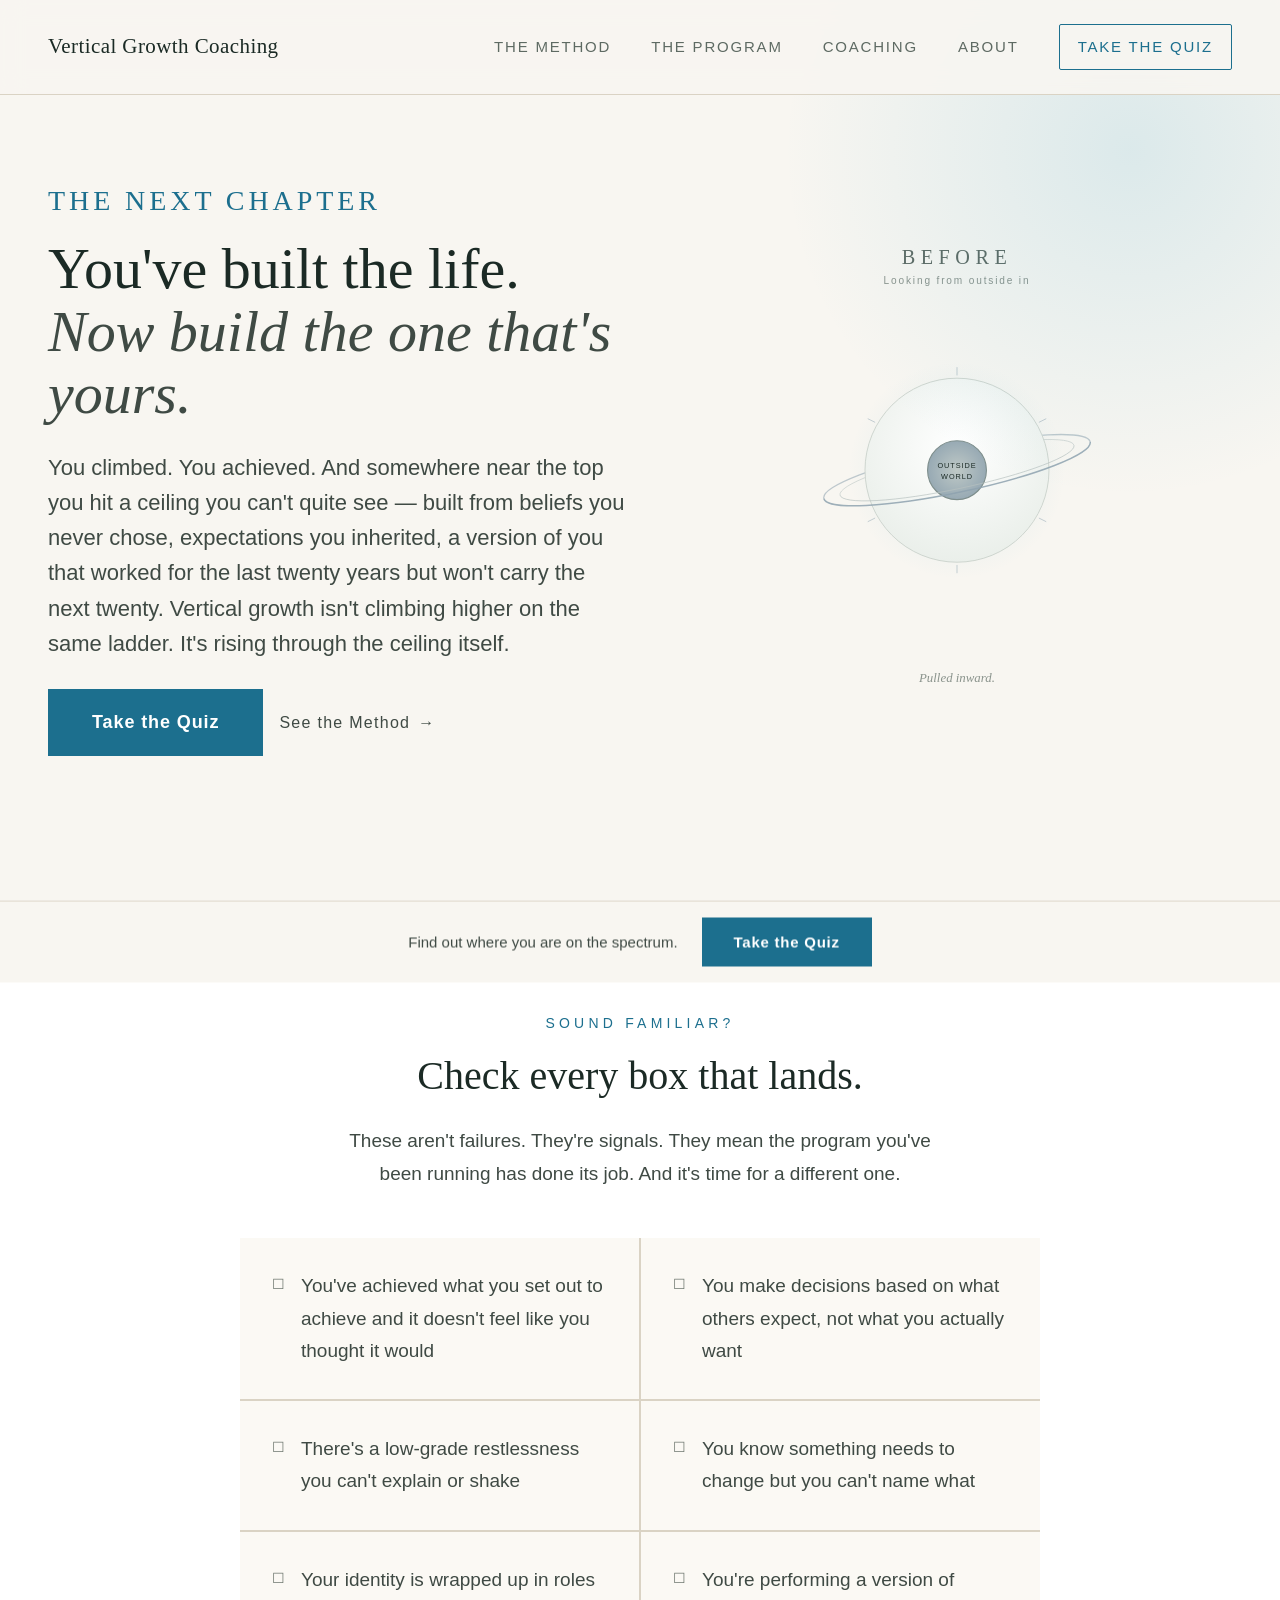
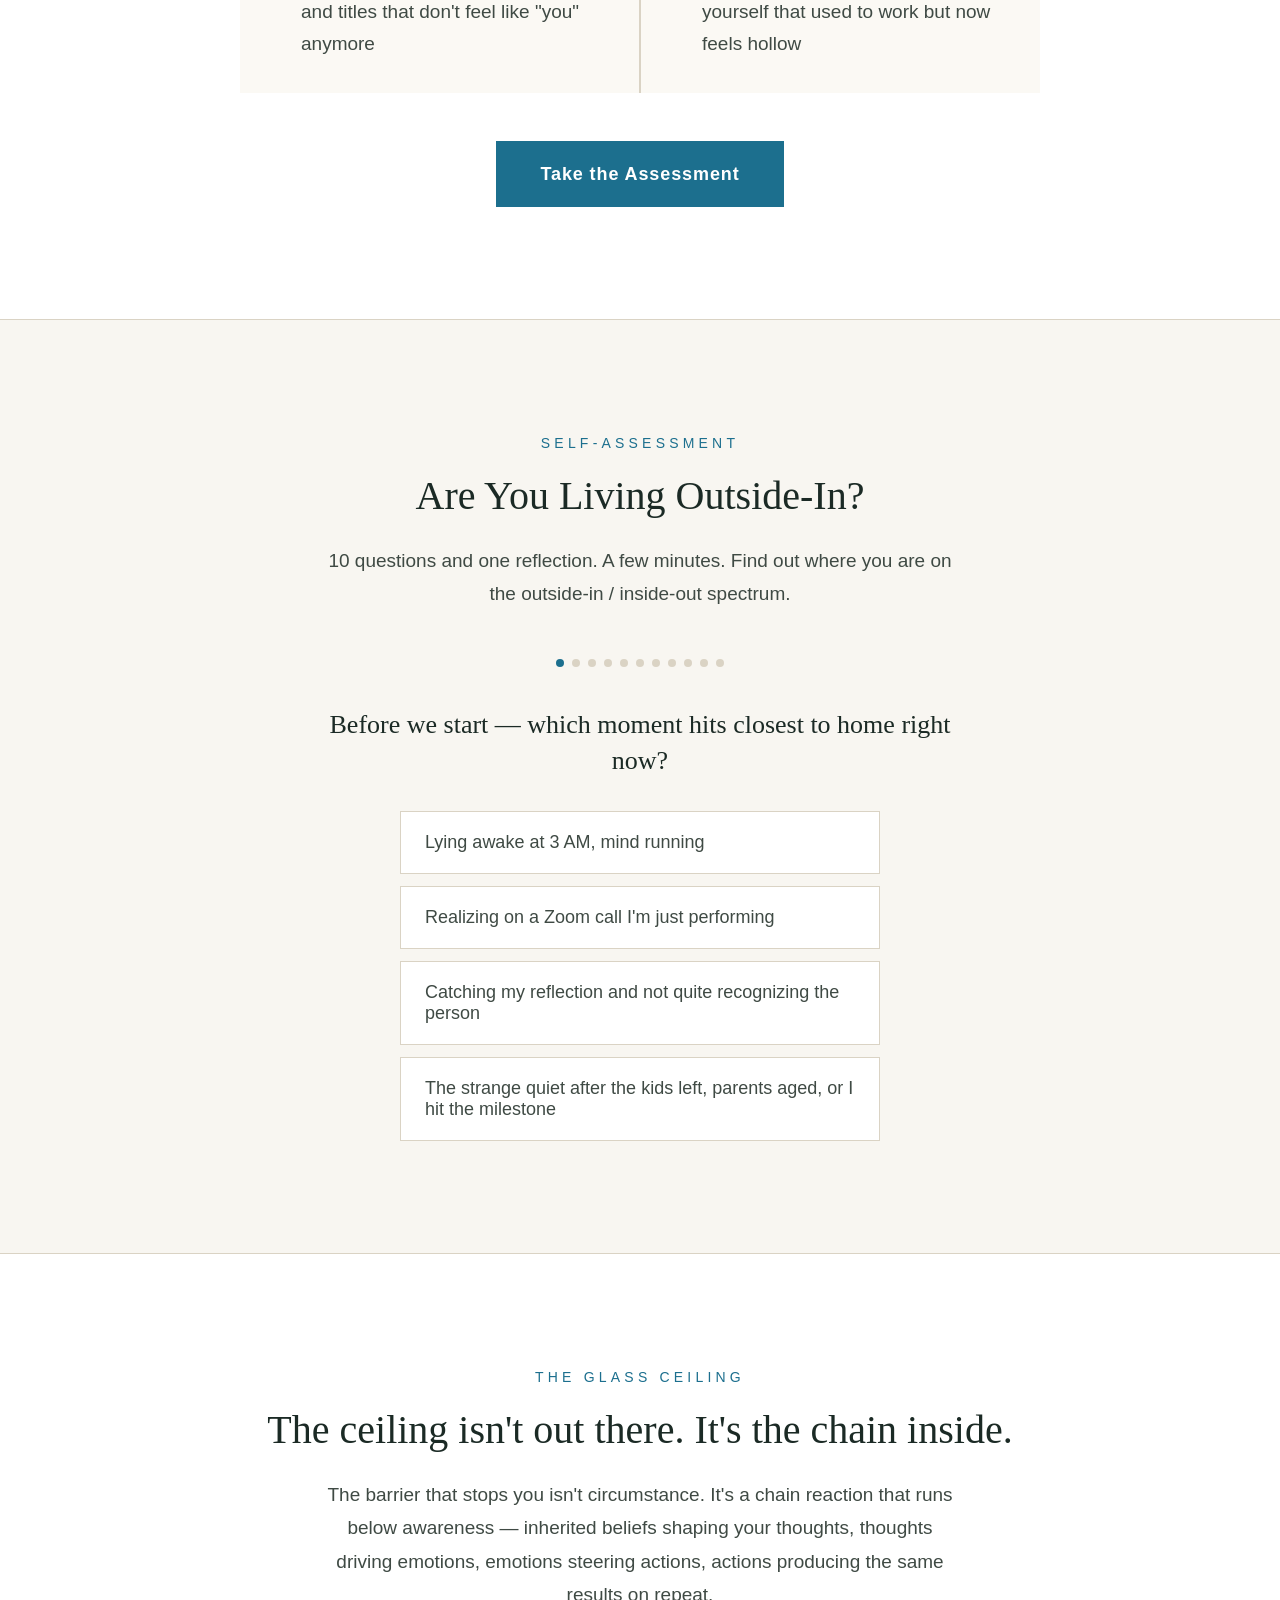
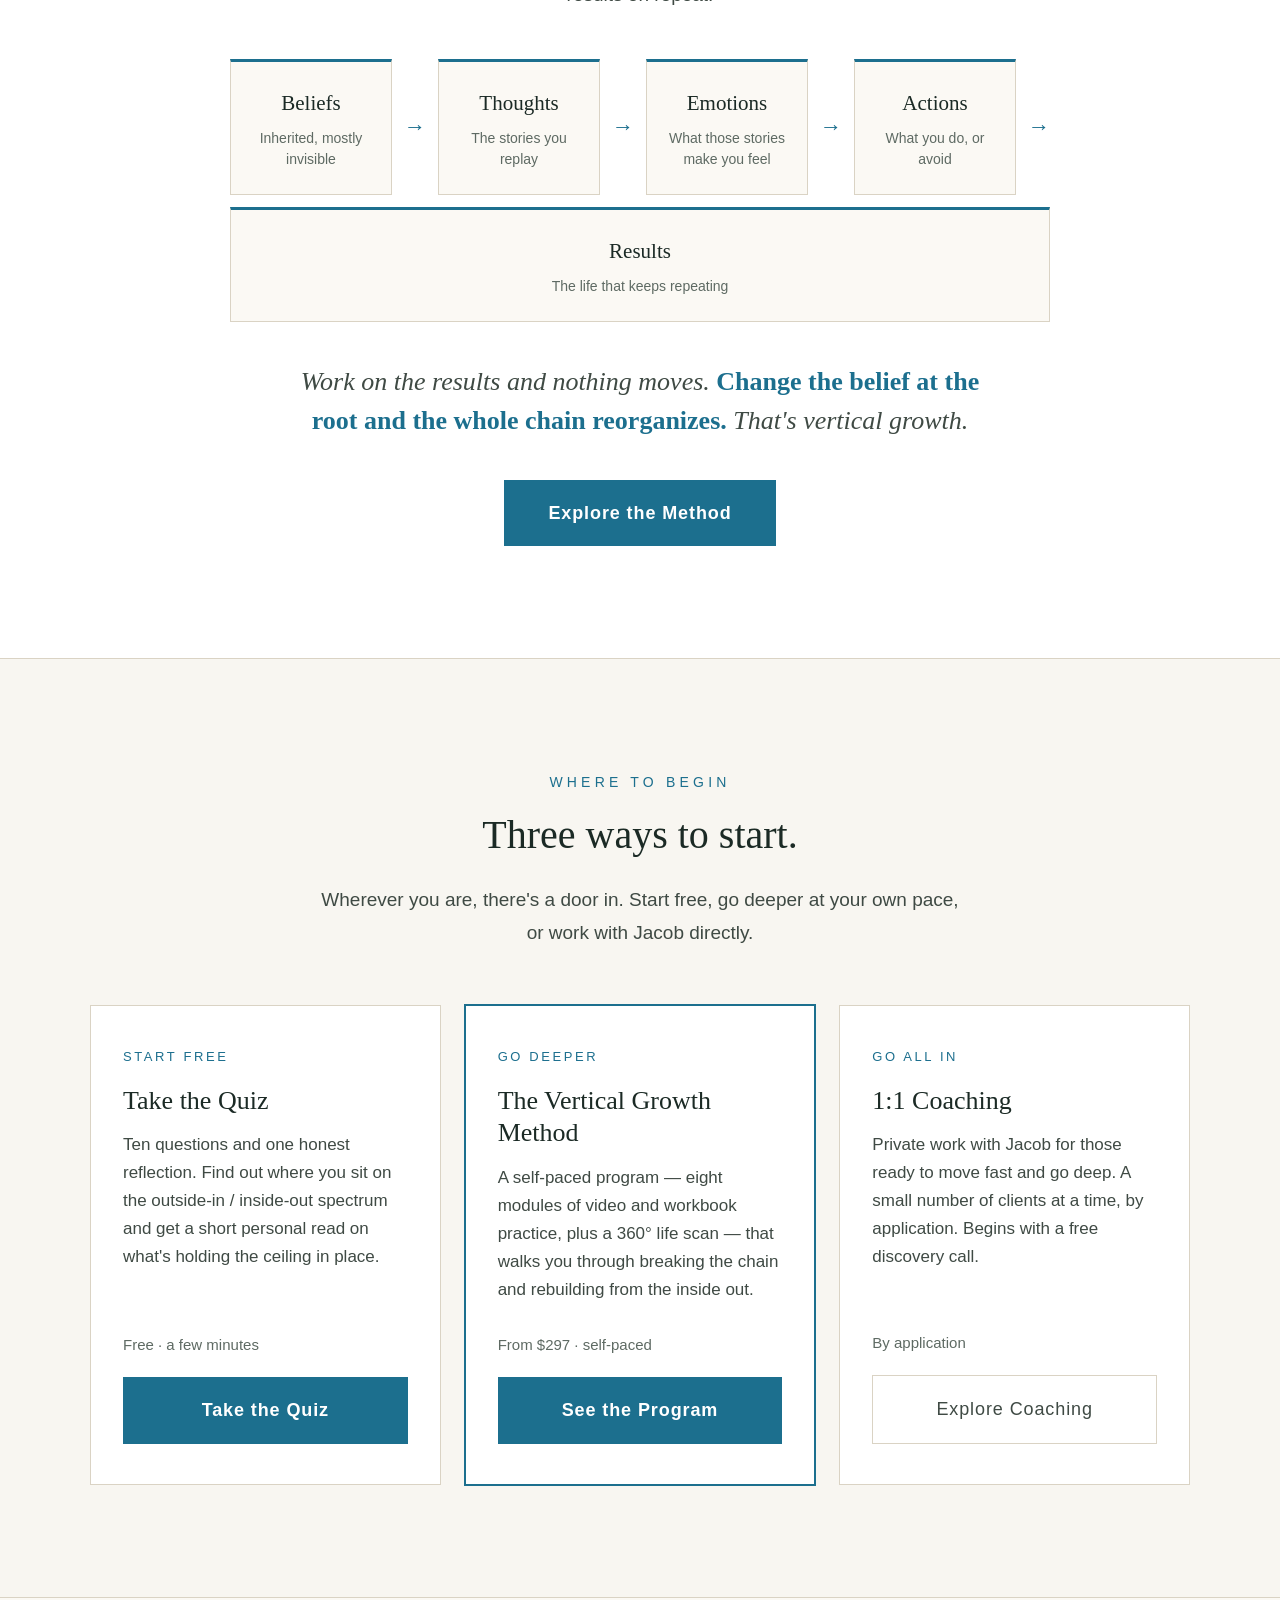
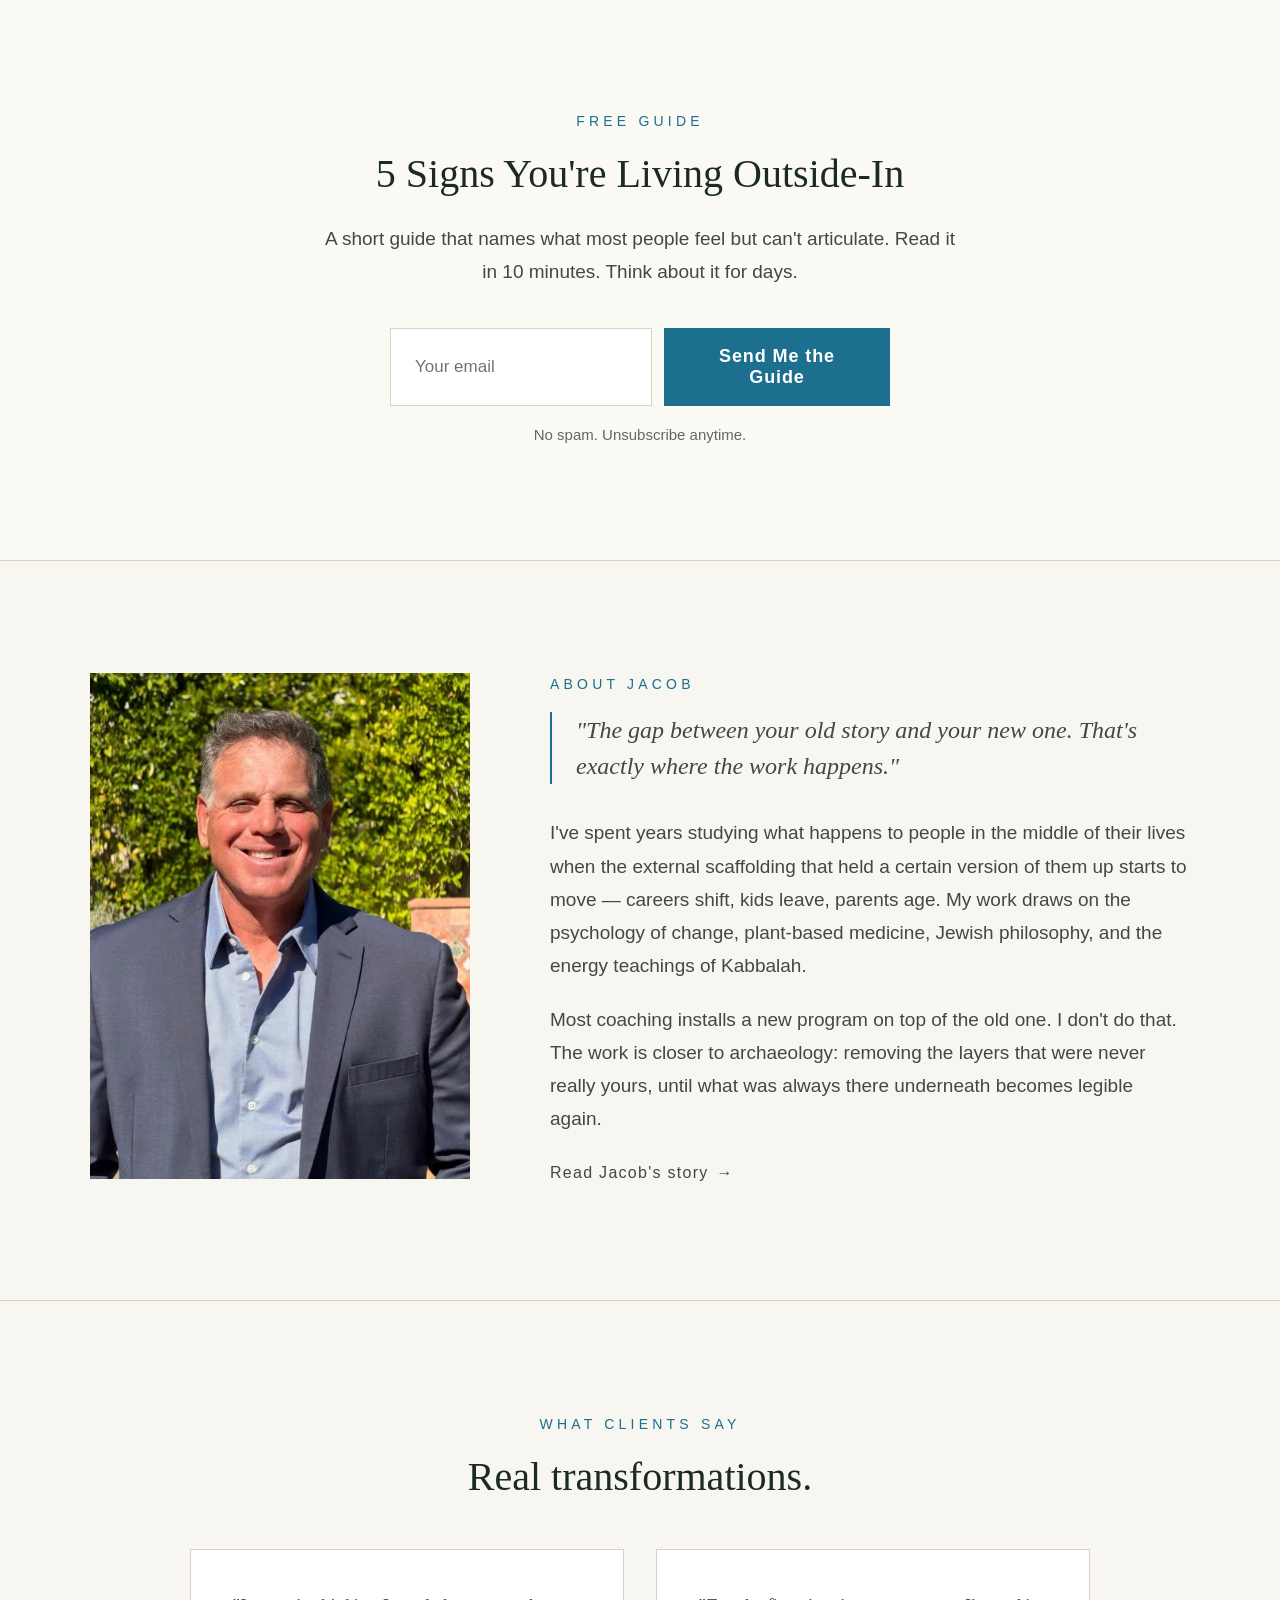
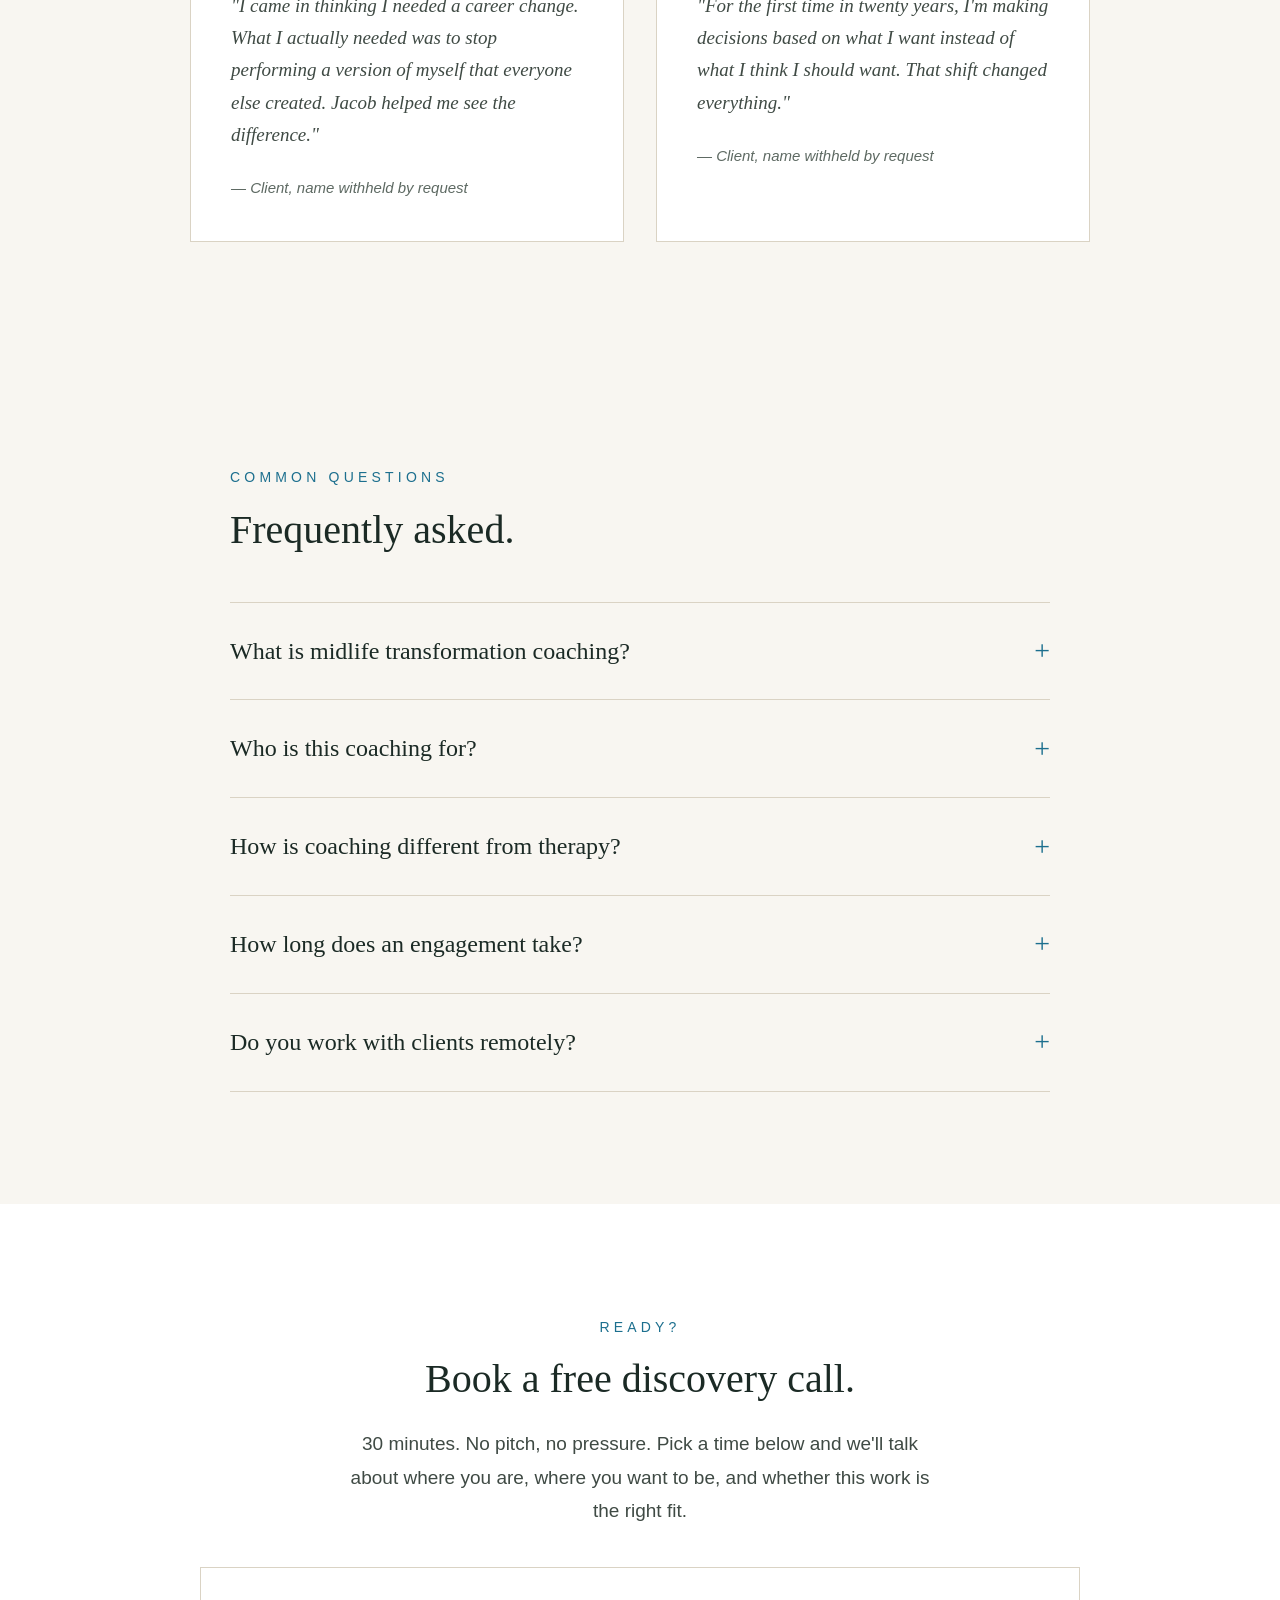
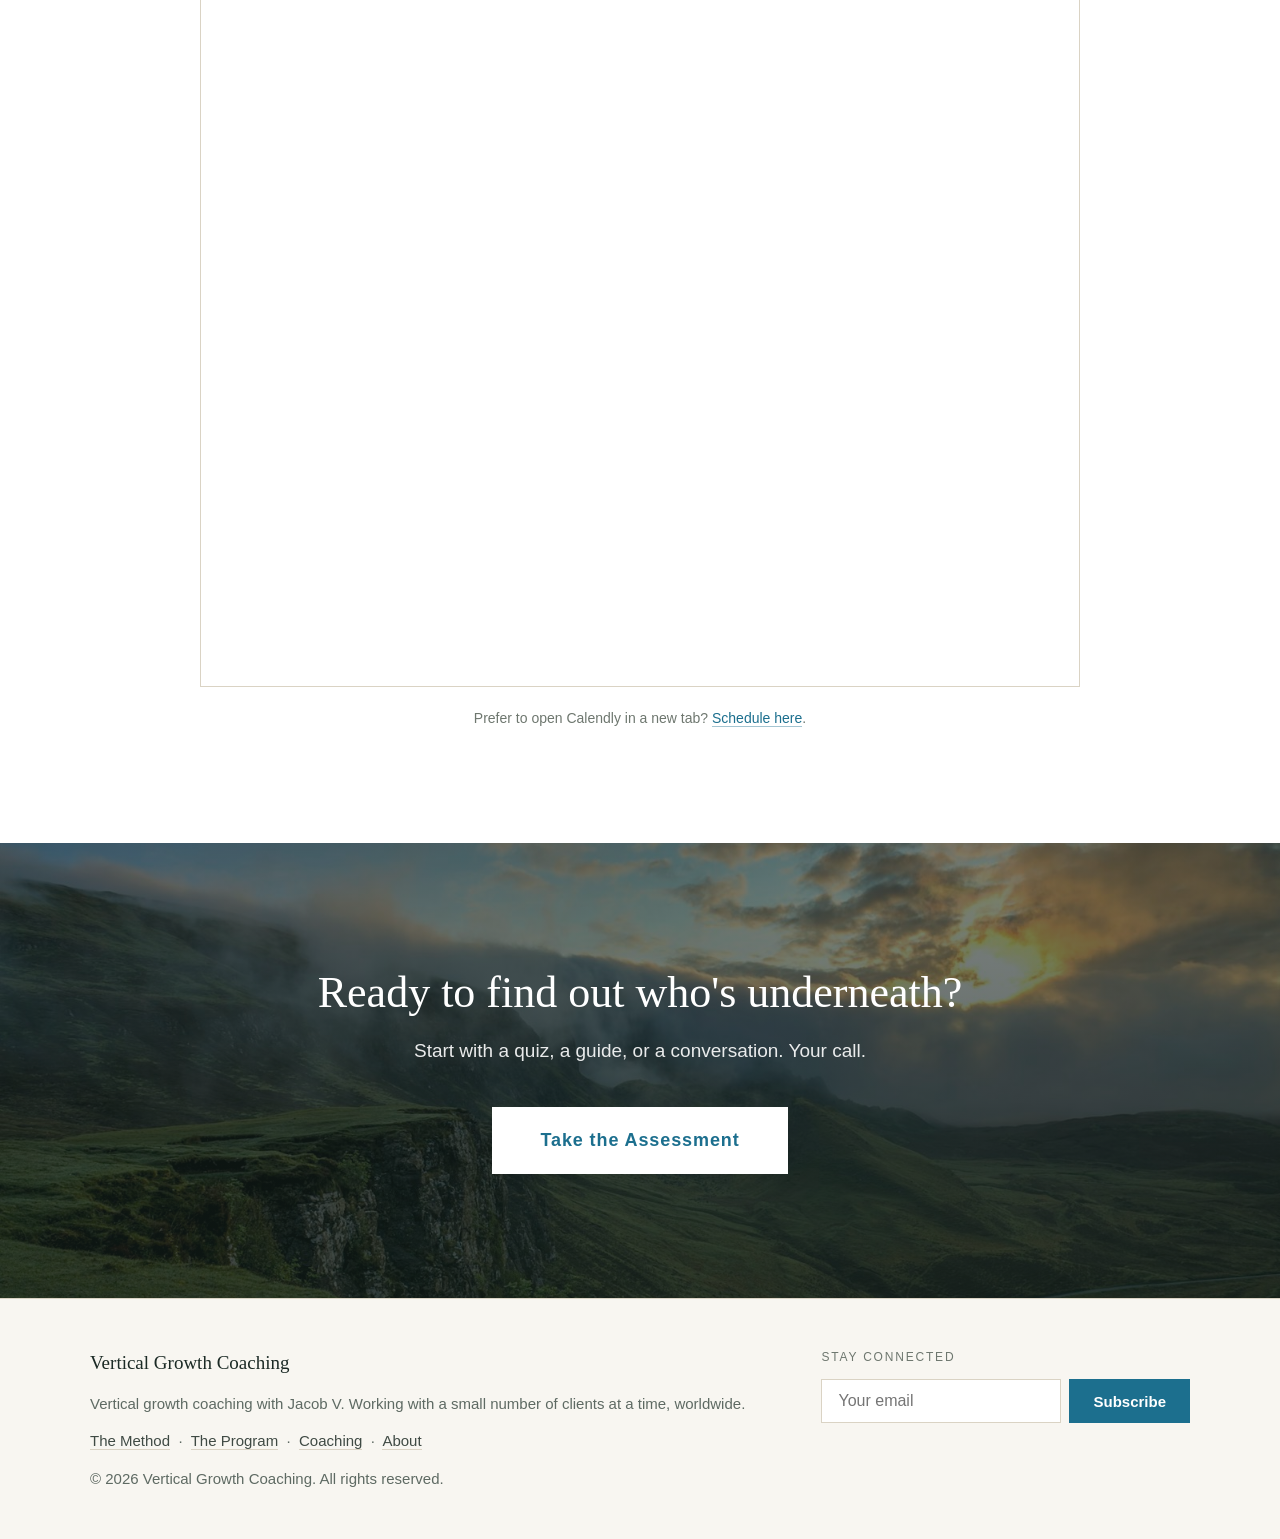
==== commit 9a74ba69: "Add distinct graphic templates + royalty-free imagery per page Give each page its own signature layo" ====
--- a/index.html
+++ b/index.html
@@ -776,7 +776,7 @@
 </section>
 
 <!-- CTA BAND -->
-<div class="cta-band">
+<div class="photo-band bg-fog">
   <h2>Ready to find out who's underneath?</h2>
   <p>Start with a quiz, a guide, or a conversation. Your call.</p>
   <a href="#quiz" class="btn-white">Take the Assessment</a>
--- a/styles.css
+++ b/styles.css
@@ -1538,3 +1538,140 @@
       .module-row { grid-template-columns: 48px 1fr; gap: 18px; }
       .module-num { font-size: 28px; }
     }
+
+    /* ════════════════════════════════════════════ */
+    /* GRAPHIC LAYOUTS: photo heroes, bands, splits */
+    /* ════════════════════════════════════════════ */
+
+    /* ── Photographic hero ── */
+    .media-hero {
+      position: relative;
+      min-height: 580px;
+      display: flex;
+      align-items: flex-end;
+      padding: 150px 48px 64px;
+      background-size: cover;
+      background-position: center;
+      color: #fff;
+      overflow: hidden;
+      border-bottom: none;
+    }
+    .media-hero::after {
+      content: '';
+      position: absolute; inset: 0;
+      background: linear-gradient(180deg, rgba(18,30,26,0.34) 0%, rgba(18,30,26,0.52) 52%, rgba(18,30,26,0.84) 100%);
+    }
+    .media-hero .page-hero-inner {
+      position: relative;
+      z-index: 2;
+      max-width: 1080px;
+      width: 100%;
+      margin: 0 auto;
+      text-align: left;
+    }
+    .media-hero .section-label { color: #A7DDF0; }
+    .media-hero h1 { color: #fff; }
+    .media-hero h1 em { color: #A7DDF0; font-style: italic; }
+    .media-hero .page-hero-lead { color: rgba(255,255,255,0.92); margin: 0 0 34px; }
+    .media-hero .cta-group { justify-content: flex-start; }
+    .media-hero .btn-ghost { color: #fff; }
+    .media-hero .btn-ghost:hover { color: #A7DDF0; }
+    .media-hero.center { align-items: center; }
+    .media-hero.center .page-hero-inner { text-align: center; }
+    .media-hero.center .cta-group { justify-content: center; }
+
+    /* ── Photographic CTA band ── */
+    .photo-band {
+      position: relative;
+      padding: 124px 48px;
+      text-align: center;
+      background-size: cover;
+      background-position: center;
+      color: #fff;
+      overflow: hidden;
+    }
+    .photo-band::after {
+      content: '';
+      position: absolute; inset: 0;
+      background: linear-gradient(180deg, rgba(18,30,26,0.55) 0%, rgba(18,30,26,0.72) 100%);
+    }
+    .photo-band > * { position: relative; z-index: 2; }
+    .photo-band h2 {
+      font-family: var(--font);
+      font-size: clamp(28px, 4.4vw, 44px);
+      font-weight: normal;
+      color: #fff;
+      margin-bottom: 16px;
+      line-height: 1.18;
+      max-width: 760px;
+      margin-left: auto; margin-right: auto;
+    }
+    .photo-band p {
+      font-size: 19px;
+      color: rgba(255,255,255,0.9);
+      margin-bottom: 40px;
+    }
+
+    /* ── Split (image | text) ── */
+    .split {
+      display: grid;
+      grid-template-columns: 1fr 1fr;
+    }
+    .split-media {
+      min-height: 460px;
+      background-size: cover;
+      background-position: center;
+    }
+    .split-body {
+      padding: 88px 72px;
+      display: flex;
+      flex-direction: column;
+      justify-content: center;
+    }
+    .split-body .section-body { max-width: 520px; }
+    .split.reverse .split-media { order: 2; }
+    .split.dark { background: var(--anchor); }
+    .split.dark .section-label { color: #A7DDF0; }
+    .split.dark .section-title { color: #fff; }
+    .split.dark .section-body { color: rgba(255,255,255,0.86); }
+
+    /* ── Inset framed photo ── */
+    .photo-frame {
+      width: 100%;
+      border-radius: 2px;
+      overflow: hidden;
+      border: 1px solid var(--border);
+      background-size: cover;
+      background-position: center;
+      min-height: 320px;
+    }
+
+    /* ── Topographic SVG divider ── */
+    .topo-divider { display: block; width: 100%; height: 56px; color: var(--border); }
+    .topo-divider svg { width: 100%; height: 100%; }
+
+    /* ── GRAPHIC RESPONSIVE ── */
+    @media (max-width: 900px) {
+      .media-hero { min-height: 460px; padding: 112px 22px 48px; align-items: flex-end; }
+      .photo-band { padding: 84px 24px; }
+      .split { grid-template-columns: 1fr; }
+      .split.reverse .split-media { order: 0; }
+      .split-media { min-height: 240px; }
+      .split-body { padding: 56px 24px; }
+    }
+
+    /* ── Background images (full + mobile-optimized swap) ── */
+    .bg-lake        { background-image: url('/images/lake-reflection.jpg'); }
+    .bg-forest-light{ background-image: url('/images/forest-light.jpg'); }
+    .bg-forest-path { background-image: url('/images/forest-path.jpg'); }
+    .bg-light-rays  { background-image: url('/images/light-rays.jpg'); }
+    .bg-fog         { background-image: url('/images/fog-forest.jpg'); }
+    .bg-sky-ridge   { background-image: url('/images/sky-ridge.jpg'); }
+    @media (max-width: 900px) {
+      .bg-lake        { background-image: url('/images/lake-reflection-sm.jpg'); }
+      .bg-forest-light{ background-image: url('/images/forest-light-sm.jpg'); }
+      .bg-forest-path { background-image: url('/images/forest-path-sm.jpg'); }
+      .bg-light-rays  { background-image: url('/images/light-rays-sm.jpg'); }
+      .bg-fog         { background-image: url('/images/fog-forest-sm.jpg'); }
+      .bg-sky-ridge   { background-image: url('/images/sky-ridge-sm.jpg'); }
+    }
